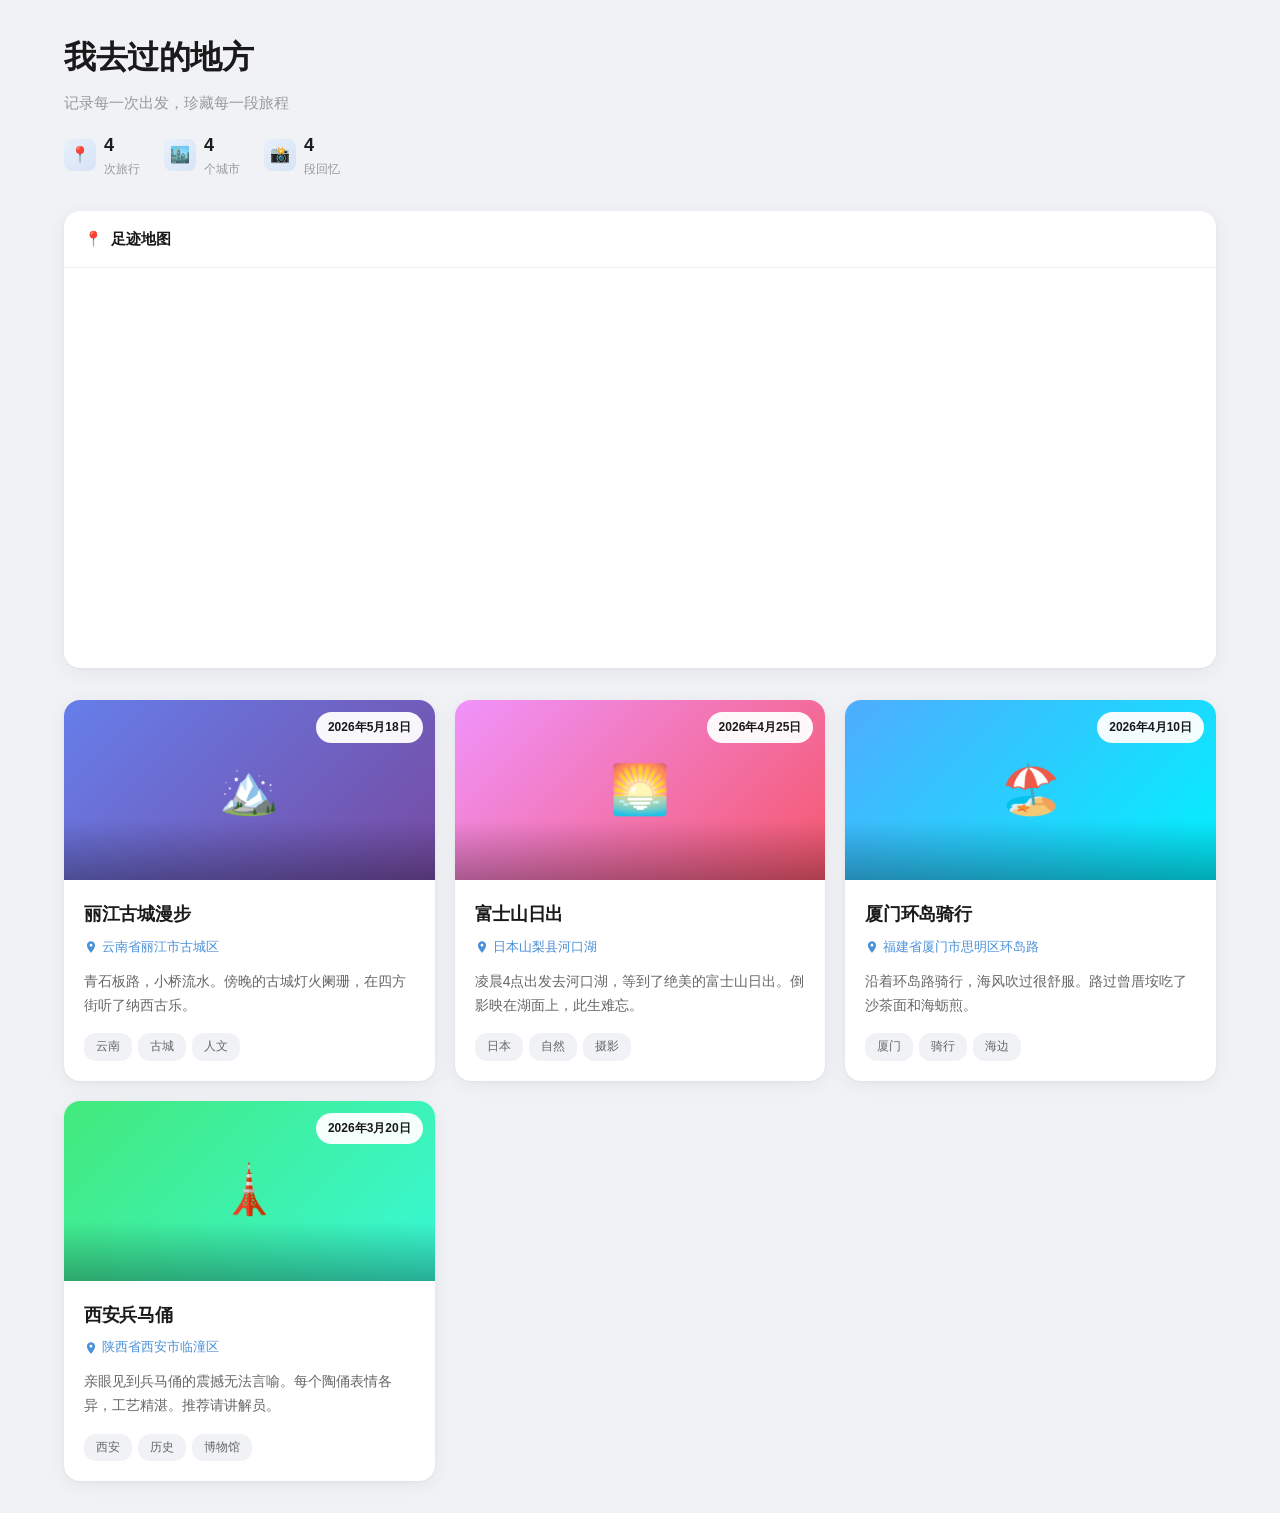
==== index.html @ 6b1904df "refactor: 改版为旅行足迹展示页 - 移除表单式行程规划功能 - 新增卡片网格展示去过的地方 - 新增足迹地图（高德地图标记） - 点击卡片可定位到地图位置 - 简化数据模型，只保留 trav" ====
<!DOCTYPE html>
<html lang="zh-CN">
<head>
    <meta charset="UTF-8">
    <meta name="viewport" content="width=device-width, initial-scale=1.0">
    <meta http-equiv="Cache-Control" content="no-cache, no-store, must-revalidate">
    <meta http-equiv="Pragma" content="no-cache">
    <meta http-equiv="Expires" content="0">
    <title>我去过的地方</title>
    <script src="https://webapi.amap.com/maps?v=2.0&key=f66cdc07203c3075a2a2ae1ea67eea8e"></script>
    <style>
        :root {
            --primary-blue: #4A90D9;
            --primary-dark: #357ABD;
            --bg: #f0f2f5;
            --card-bg: #ffffff;
            --text: #1a1a1a;
            --text-secondary: #666;
            --text-muted: #999;
            --border: #e5e7eb;
            --border-light: #f0f0f0;
            --radius: 16px;
            --shadow: 0 1px 3px rgba(0,0,0,0.04), 0 4px 20px rgba(0,0,0,0.06);
            --font: -apple-system, BlinkMacSystemFont, 'PingFang SC', 'Noto Sans SC', 'Microsoft YaHei', sans-serif;
            --ease: cubic-bezier(0.4, 0, 0.2, 1);
        }

        * { margin: 0; padding: 0; box-sizing: border-box; }

        body {
            font-family: var(--font);
            background: var(--bg);
            color: var(--text);
            line-height: 1.6;
            -webkit-font-smoothing: antialiased;
            min-height: 100vh;
        }

        .container {
            max-width: 1200px;
            margin: 0 auto;
            padding: 32px 24px;
        }

        /* Header */
        .page-header {
            margin-bottom: 32px;
        }

        .page-header h1 {
            font-size: 32px;
            font-weight: 700;
            letter-spacing: -0.5px;
            color: var(--text);
            margin-bottom: 8px;
        }

        .page-header p {
            font-size: 15px;
            color: var(--text-muted);
        }

        .stats {
            display: flex;
            gap: 24px;
            margin-top: 16px;
        }

        .stat-item {
            display: flex;
            align-items: center;
            gap: 8px;
        }

        .stat-icon {
            width: 32px;
            height: 32px;
            border-radius: 8px;
            background: linear-gradient(135deg, #e8f0fb 0%, #d6e4f5 100%);
            display: flex;
            align-items: center;
            justify-content: center;
            font-size: 16px;
        }

        .stat-value {
            font-size: 18px;
            font-weight: 600;
            color: var(--text);
        }

        .stat-label {
            font-size: 12px;
            color: var(--text-muted);
        }

        /* Map */
        .map-section {
            background: var(--card-bg);
            border-radius: var(--radius);
            box-shadow: var(--shadow);
            overflow: hidden;
            margin-bottom: 32px;
        }

        .map-header {
            padding: 16px 20px;
            border-bottom: 1px solid var(--border-light);
            display: flex;
            align-items: center;
            gap: 8px;
        }

        .map-header span {
            font-size: 15px;
            font-weight: 600;
        }

        #map {
            width: 100%;
            height: 400px;
        }

        /* Cards Grid */
        .cards-grid {
            display: grid;
            grid-template-columns: repeat(auto-fill, minmax(320px, 1fr));
            gap: 20px;
        }

        .travel-card {
            background: var(--card-bg);
            border-radius: var(--radius);
            box-shadow: var(--shadow);
            overflow: hidden;
            transition: transform 0.3s var(--ease), box-shadow 0.3s var(--ease);
            cursor: pointer;
        }

        .travel-card:hover {
            transform: translateY(-4px);
            box-shadow: 0 8px 32px rgba(0,0,0,0.12);
        }

        .card-image {
            width: 100%;
            height: 180px;
            background: linear-gradient(135deg, #667eea 0%, #764ba2 100%);
            display: flex;
            align-items: center;
            justify-content: center;
            font-size: 48px;
            position: relative;
        }

        .card-image::after {
            content: '';
            position: absolute;
            bottom: 0;
            left: 0;
            right: 0;
            height: 60px;
            background: linear-gradient(to top, rgba(0,0,0,0.3), transparent);
        }

        .card-date-badge {
            position: absolute;
            top: 12px;
            right: 12px;
            background: rgba(255,255,255,0.95);
            padding: 6px 12px;
            border-radius: 20px;
            font-size: 12px;
            font-weight: 600;
            color: var(--text);
            backdrop-filter: blur(8px);
        }

        .card-body {
            padding: 20px;
        }

        .card-title {
            font-size: 18px;
            font-weight: 600;
            margin-bottom: 8px;
            color: var(--text);
            letter-spacing: -0.3px;
        }

        .card-location {
            display: flex;
            align-items: center;
            gap: 4px;
            font-size: 13px;
            color: var(--primary-blue);
            margin-bottom: 12px;
            font-weight: 500;
        }

        .card-location svg {
            width: 14px;
            height: 14px;
            fill: currentColor;
        }

        .card-content {
            font-size: 14px;
            color: var(--text-secondary);
            line-height: 1.7;
            margin-bottom: 16px;
        }

        .card-tags {
            display: flex;
            gap: 6px;
            flex-wrap: wrap;
        }

        .tag {
            padding: 4px 12px;
            background: var(--bg);
            border-radius: 12px;
            font-size: 12px;
            color: var(--text-secondary);
            font-weight: 500;
        }

        /* Empty state */
        .empty-state {
            text-align: center;
            padding: 60px 20px;
            color: var(--text-muted);
        }

        .empty-state svg {
            width: 64px;
            height: 64px;
            stroke: var(--border);
            margin-bottom: 16px;
        }

        .empty-state p {
            font-size: 15px;
        }

        /* Responsive */
        @media (max-width: 768px) {
            .container { padding: 20px 16px; }
            .page-header h1 { font-size: 24px; }
            .stats { gap: 16px; }
            #map { height: 280px; }
            .cards-grid { grid-template-columns: 1fr; }
        }
    </style>
</head>
<body>
    <div class="container">
        <header class="page-header">
            <h1>我去过的地方</h1>
            <p>记录每一次出发，珍藏每一段旅程</p>
            <div class="stats" id="stats"></div>
        </header>

        <section class="map-section">
            <div class="map-header">
                <span>📍</span>
                <span>足迹地图</span>
            </div>
            <div id="map"></div>
        </section>

        <section class="cards-grid" id="cardsGrid"></section>
    </div>

    <script>
    (function() {
        var travels = [];
        var map = null;

        // Gradient backgrounds for cards
        var gradients = [
            'linear-gradient(135deg, #667eea 0%, #764ba2 100%)',
            'linear-gradient(135deg, #f093fb 0%, #f5576c 100%)',
            'linear-gradient(135deg, #4facfe 0%, #00f2fe 100%)',
            'linear-gradient(135deg, #43e97b 0%, #38f9d7 100%)',
            'linear-gradient(135deg, #fa709a 0%, #fee140 100%)',
            'linear-gradient(135deg, #30cfd0 0%, #330867 100%)',
            'linear-gradient(135deg, #a8edea 0%, #fed6e3 100%)',
            'linear-gradient(135deg, #ff9a9e 0%, #fecfef 100%)'
        ];

        var emojis = ['🏔️', '🌅', '🏖️', '🗼', '🌸', '🏰', '🎭', '🌊'];

        function loadData() {
            fetch('data/travel.json')
                .then(function(r) { return r.ok ? r.json() : []; })
                .then(function(data) {
                    travels = data;
                    render();
                })
                .catch(function() {
                    document.getElementById('cardsGrid').innerHTML =
                        '<div class="empty-state"><svg viewBox="0 0 24 24" fill="none" stroke-width="1.5" stroke-linecap="round" stroke-linejoin="round"><path d="M21 10c0 7-9 13-9 13s-9-6-9-13a9 9 0 0118 0z"/><circle cx="12" cy="10" r="3"/></svg><p>暂无旅行记录</p></div>';
                });
        }

        function formatDate(dateStr) {
            var d = new Date(dateStr);
            var months = ['1月','2月','3月','4月','5月','6月','7月','8月','9月','10月','11月','12月'];
            return d.getFullYear() + '年' + months[d.getMonth()] + d.getDate() + '日';
        }

        function render() {
            // Stats
            var cities = new Set();
            travels.forEach(function(t) {
                if (t.location) {
                    var parts = t.location.split(/[省市县区]/);
                    if (parts[0]) cities.add(parts[0]);
                }
            });

            document.getElementById('stats').innerHTML =
                '<div class="stat-item"><div class="stat-icon">📍</div><div><div class="stat-value">' + travels.length + '</div><div class="stat-label">次旅行</div></div></div>' +
                '<div class="stat-item"><div class="stat-icon">🏙️</div><div><div class="stat-value">' + cities.size + '</div><div class="stat-label">个城市</div></div></div>' +
                '<div class="stat-item"><div class="stat-icon">📸</div><div><div class="stat-value">' + travels.length + '</div><div class="stat-label">段回忆</div></div></div>';

            // Cards
            var grid = document.getElementById('cardsGrid');
            if (travels.length === 0) {
                grid.innerHTML = '<div class="empty-state"><svg viewBox="0 0 24 24" fill="none" stroke-width="1.5" stroke-linecap="round" stroke-linejoin="round"><path d="M21 10c0 7-9 13-9 13s-9-6-9-13a9 9 0 0118 0z"/><circle cx="12" cy="10" r="3"/></svg><p>暂无旅行记录</p></div>';
                return;
            }

            grid.innerHTML = travels.map(function(item, i) {
                var gradient = gradients[i % gradients.length];
                var emoji = emojis[i % emojis.length];
                var tags = item.tags ? item.tags.map(function(t) { return '<span class="tag">' + t + '</span>'; }).join('') : '';

                return '<div class="travel-card" data-lat="' + (item.lat || '') + '" data-lng="' + (item.lng || '') + '">' +
                    '<div class="card-image" style="background:' + gradient + '">' +
                        '<span>' + emoji + '</span>' +
                        '<div class="card-date-badge">' + formatDate(item.date) + '</div>' +
                    '</div>' +
                    '<div class="card-body">' +
                        '<h3 class="card-title">' + item.title + '</h3>' +
                        (item.location ? '<div class="card-location"><svg viewBox="0 0 24 24"><path d="M12 2C8.13 2 5 5.13 5 9c0 5.25 7 13 7 13s7-7.75 7-13c0-3.87-3.13-7-7-7zm0 9.5c-1.38 0-2.5-1.12-2.5-2.5s1.12-2.5 2.5-2.5 2.5 1.12 2.5 2.5-1.12 2.5-2.5 2.5z"/></svg>' + item.location + '</div>' : '') +
                        (item.content ? '<p class="card-content">' + item.content + '</p>' : '') +
                        (tags ? '<div class="card-tags">' + tags + '</div>' : '') +
                    '</div>' +
                '</div>';
            }).join('');

            // Card click → fly to location on map
            document.querySelectorAll('.travel-card').forEach(function(card) {
                card.addEventListener('click', function() {
                    var lat = parseFloat(card.dataset.lat);
                    var lng = parseFloat(card.dataset.lng);
                    if (lat && lng && map) {
                        map.setZoomAndCenter(12, [lng, lat]);
                        document.querySelector('.map-section').scrollIntoView({ behavior: 'smooth', block: 'center' });
                    }
                });
            });

            renderMap();
        }

        function renderMap() {
            var points = travels.filter(function(t) { return t.lat && t.lng; });

            setTimeout(function() {
                if (!map) {
                    map = new AMap.Map('map', {
                        zoom: 4,
                        center: [104.19, 35.86],
                        mapStyle: 'amap://styles/macaron',
                        resizeEnable: true
                    });
                }
                map.clearMap();

                if (points.length > 0) {
                    var markers = [];
                    points.forEach(function(item, i) {
                        var markerContent = document.createElement('div');
                        markerContent.style.cssText = 'background:#4A90D9;width:32px;height:32px;border-radius:50%;border:3px solid white;box-shadow:0 2px 8px rgba(0,0,0,0.3);display:flex;align-items:center;justify-content:center;color:#fff;font-weight:bold;font-size:14px;cursor:pointer;transition:transform 0.2s;';
                        markerContent.textContent = (i + 1);
                        markerContent.onmouseenter = function() { this.style.transform = 'scale(1.15)'; };
                        markerContent.onmouseleave = function() { this.style.transform = 'scale(1)'; };

                        var marker = new AMap.Marker({
                            position: [item.lng, item.lat],
                            content: markerContent,
                            offset: new AMap.Pixel(-16, -16)
                        });

                        var infoContent = '<div style="padding:10px;max-width:240px">' +
                            '<strong style="font-size:15px">' + item.title + '</strong><br>' +
                            '<small style="color:#4A90D9;font-weight:500">' + formatDate(item.date) + '</small>' +
                            (item.location ? '<p style="margin:6px 0;font-size:13px;color:#666">📍 ' + item.location + '</p>' : '') +
                            (item.content ? '<p style="font-size:13px;color:#999;margin-top:6px">' + item.content + '</p>' : '') +
                            '</div>';

                        var infoWindow = new AMap.InfoWindow({
                            content: infoContent,
                            offset: new AMap.Pixel(0, -16)
                        });

                        marker.on('click', function() {
                            infoWindow.open(map, marker.getPosition());
                        });

                        markers.push(marker);
                    });

                    map.add(markers);
                    map.setFitView(markers, false, [60, 60, 60, 60]);
                }
            }, 200);
        }

        loadData();
    })();
    </script>
</body>
</html>
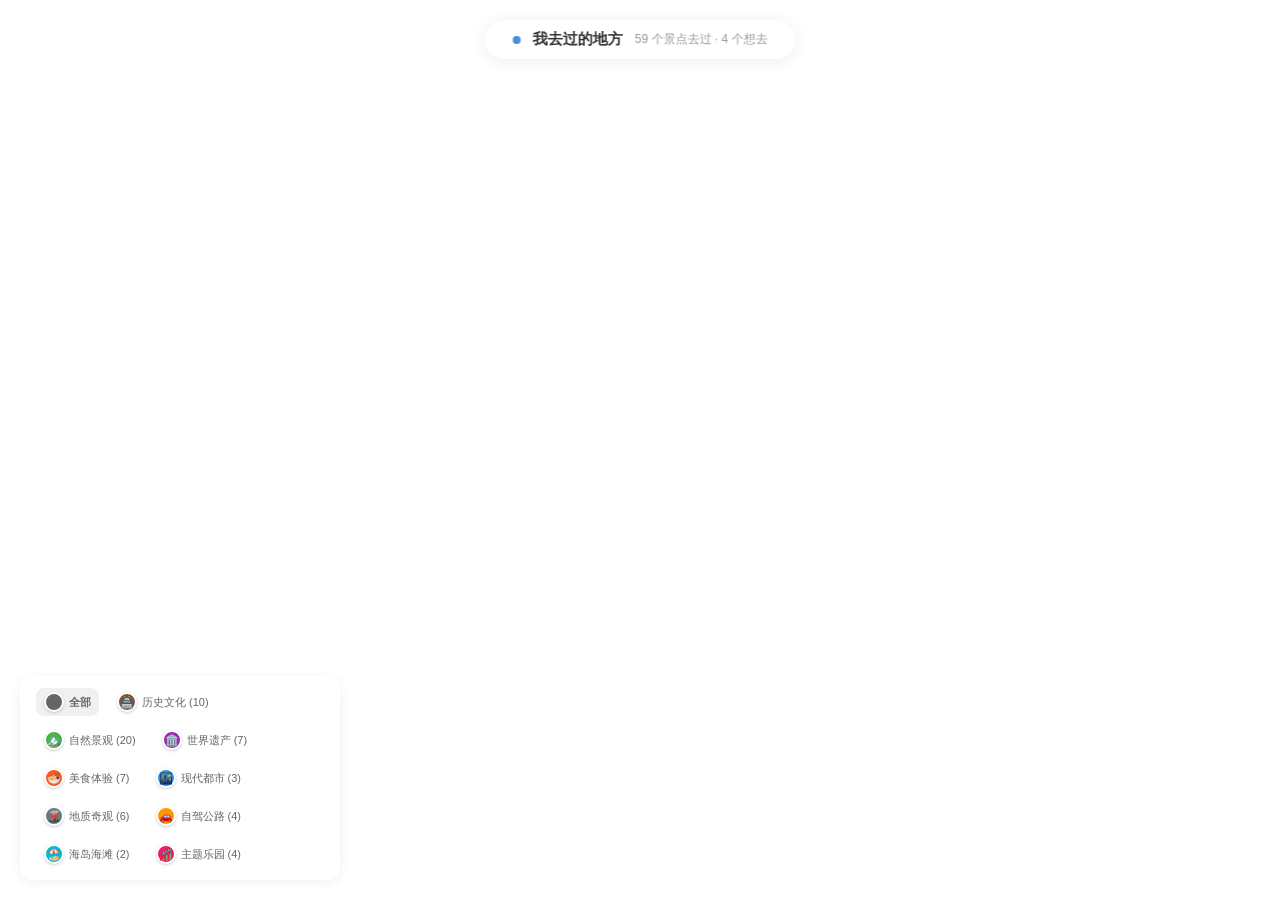
==== commit f50d760f: "refactor: 改版为旅行足迹展示页 - 数据结构改为按城市分组、景点列表格式 - 替换 Leaflet 为高德地图 - 去掉省份区域底色填充逻辑 - 新增分类筛选图例、景点详情弹窗、迷你地图 -" ====
--- a/index.html
+++ b/index.html
@@ -9,419 +9,557 @@
     <title>我去过的地方</title>
     <script src="https://webapi.amap.com/maps?v=2.0&key=f66cdc07203c3075a2a2ae1ea67eea8e"></script>
     <style>
-        :root {
-            --primary-blue: #4A90D9;
-            --primary-dark: #357ABD;
-            --bg: #f0f2f5;
-            --card-bg: #ffffff;
-            --text: #1a1a1a;
-            --text-secondary: #666;
-            --text-muted: #999;
-            --border: #e5e7eb;
-            --border-light: #f0f0f0;
-            --radius: 16px;
-            --shadow: 0 1px 3px rgba(0,0,0,0.04), 0 4px 20px rgba(0,0,0,0.06);
-            --font: -apple-system, BlinkMacSystemFont, 'PingFang SC', 'Noto Sans SC', 'Microsoft YaHei', sans-serif;
-            --ease: cubic-bezier(0.4, 0, 0.2, 1);
-        }
-
         * { margin: 0; padding: 0; box-sizing: border-box; }
 
         body {
-            font-family: var(--font);
-            background: var(--bg);
-            color: var(--text);
-            line-height: 1.6;
-            -webkit-font-smoothing: antialiased;
-            min-height: 100vh;
-        }
-
-        .container {
-            max-width: 1200px;
-            margin: 0 auto;
-            padding: 32px 24px;
-        }
-
-        /* Header */
-        .page-header {
-            margin-bottom: 32px;
-        }
-
-        .page-header h1 {
-            font-size: 32px;
-            font-weight: 700;
-            letter-spacing: -0.5px;
-            color: var(--text);
-            margin-bottom: 8px;
-        }
-
-        .page-header p {
-            font-size: 15px;
-            color: var(--text-muted);
-        }
-
-        .stats {
-            display: flex;
-            gap: 24px;
-            margin-top: 16px;
-        }
-
-        .stat-item {
-            display: flex;
-            align-items: center;
-            gap: 8px;
-        }
-
-        .stat-icon {
-            width: 32px;
-            height: 32px;
-            border-radius: 8px;
-            background: linear-gradient(135deg, #e8f0fb 0%, #d6e4f5 100%);
-            display: flex;
-            align-items: center;
-            justify-content: center;
-            font-size: 16px;
-        }
-
-        .stat-value {
-            font-size: 18px;
-            font-weight: 600;
-            color: var(--text);
-        }
-
-        .stat-label {
-            font-size: 12px;
-            color: var(--text-muted);
-        }
-
-        /* Map */
-        .map-section {
-            background: var(--card-bg);
-            border-radius: var(--radius);
-            box-shadow: var(--shadow);
+            font-family: -apple-system, BlinkMacSystemFont, 'PingFang SC', 'Noto Sans SC', sans-serif;
+            height: 100vh;
             overflow: hidden;
-            margin-bottom: 32px;
-        }
-
-        .map-header {
-            padding: 16px 20px;
-            border-bottom: 1px solid var(--border-light);
-            display: flex;
-            align-items: center;
-            gap: 8px;
-        }
-
-        .map-header span {
+        }
+
+        #map { width: 100%; height: 100%; }
+
+        /* Title */
+        .page-title {
+            position: fixed;
+            top: 20px;
+            left: 50%;
+            transform: translateX(-50%);
+            z-index: 10;
+            background: rgba(255,255,255,0.95);
+            backdrop-filter: blur(12px);
+            -webkit-backdrop-filter: blur(12px);
+            padding: 10px 28px;
+            border-radius: 24px;
+            box-shadow: 0 2px 16px rgba(0,0,0,0.08);
             font-size: 15px;
             font-weight: 600;
-        }
-
-        #map {
-            width: 100%;
-            height: 400px;
-        }
-
-        /* Cards Grid */
-        .cards-grid {
-            display: grid;
-            grid-template-columns: repeat(auto-fill, minmax(320px, 1fr));
-            gap: 20px;
-        }
-
-        .travel-card {
-            background: var(--card-bg);
-            border-radius: var(--radius);
-            box-shadow: var(--shadow);
+            color: #333;
+            display: flex;
+            align-items: center;
+            gap: 12px;
+        }
+
+        .page-title .dot {
+            width: 8px; height: 8px;
+            border-radius: 50%;
+            background: #4A90D9;
+        }
+
+        .page-title .stats {
+            font-size: 12px;
+            font-weight: 400;
+            color: #999;
+        }
+
+        /* Category Legend */
+        .legend {
+            position: fixed;
+            bottom: 20px;
+            left: 20px;
+            z-index: 10;
+            background: rgba(255,255,255,0.95);
+            backdrop-filter: blur(12px);
+            padding: 12px 16px;
+            border-radius: 12px;
+            box-shadow: 0 2px 12px rgba(0,0,0,0.06);
+            display: flex;
+            flex-wrap: wrap;
+            gap: 10px;
+            max-width: 320px;
+            font-size: 11px;
+            color: #666;
+        }
+
+        .legend-item {
+            display: flex;
+            align-items: center;
+            gap: 5px;
+            cursor: pointer;
+            padding: 4px 8px;
+            border-radius: 8px;
+            transition: all 0.2s;
+            user-select: none;
+        }
+
+        .legend-item:hover {
+            background: rgba(0,0,0,0.04);
+        }
+
+        .legend-item.active {
+            background: rgba(0,0,0,0.06);
+            font-weight: 600;
+        }
+
+        .legend-item.dimmed {
+            opacity: 0.35;
+        }
+
+        .legend-icon {
+            width: 20px; height: 20px;
+            border-radius: 50%;
+            border: 2px solid #fff;
+            box-shadow: 0 1px 3px rgba(0,0,0,0.2);
+            display: flex;
+            align-items: center;
+            justify-content: center;
+            font-size: 11px;
+        }
+
+        /* Popup */
+        .popup-overlay {
+            position: fixed;
+            inset: 0;
+            background: rgba(0,0,0,0.3);
+            z-index: 1000;
+            display: none;
+            align-items: center;
+            justify-content: center;
+            backdrop-filter: blur(4px);
+            -webkit-backdrop-filter: blur(4px);
+            opacity: 0;
+            transition: opacity 0.3s ease;
+        }
+
+        .popup-overlay.show { display: flex; opacity: 1; }
+
+        .popup-card {
+            background: #fff;
+            border-radius: 16px;
+            width: 400px;
+            max-width: 90vw;
+            max-height: 80vh;
+            overflow-y: auto;
+            box-shadow: 0 20px 60px rgba(0,0,0,0.15);
+            transform: translateY(20px) scale(0.95);
+            transition: transform 0.35s cubic-bezier(0.34, 1.56, 0.64, 1);
+        }
+
+        .popup-overlay.show .popup-card { transform: translateY(0) scale(1); }
+
+        .popup-header {
+            display: flex;
+            align-items: center;
+            gap: 14px;
+            padding: 20px 20px 14px;
+            border-bottom: 1px solid #f0f0f0;
+        }
+
+        .popup-emoji {
+            width: 52px; height: 52px;
+            border-radius: 14px;
+            background: linear-gradient(135deg, #eef2ff, #e0eafc);
+            display: flex;
+            align-items: center;
+            justify-content: center;
+            font-size: 26px;
+            flex-shrink: 0;
+        }
+
+        .popup-emoji.wanted {
+            background: linear-gradient(135deg, #fff3e0, #ffe0b2);
+        }
+
+        .popup-info { flex: 1; min-width: 0; }
+
+        .popup-title {
+            font-size: 18px;
+            font-weight: 700;
+            color: #1a1a1a;
+            margin-bottom: 4px;
+        }
+
+        .popup-category {
+            display: inline-block;
+            padding: 3px 10px;
+            border-radius: 12px;
+            font-size: 11px;
+            font-weight: 600;
+            margin-bottom: 4px;
+        }
+
+        .popup-status {
+            font-size: 12px;
+            font-weight: 500;
+        }
+
+        .popup-status.visited { color: #4A90D9; }
+        .popup-status.wanted { color: #f5a623; }
+
+        .popup-close {
+            width: 32px; height: 32px;
+            border-radius: 50%;
+            border: none;
+            background: #f5f5f5;
+            cursor: pointer;
+            display: flex;
+            align-items: center;
+            justify-content: center;
+            font-size: 14px;
+            color: #999;
+            flex-shrink: 0;
+            transition: all 0.2s;
+        }
+
+        .popup-close:hover { background: #e8e8e8; color: #666; }
+
+        /* Spot content */
+        .popup-content {
+            padding: 16px 20px;
+        }
+
+        .popup-text {
+            font-size: 13px;
+            color: #666;
+            line-height: 1.65;
+            margin-bottom: 12px;
+        }
+
+        .popup-loc {
+            display: flex;
+            align-items: center;
+            gap: 4px;
+            font-size: 12px;
+            color: #4A90D9;
+            font-weight: 500;
+            margin-bottom: 10px;
+        }
+
+        .popup-loc svg {
+            width: 12px; height: 12px;
+            fill: #4A90D9;
+            flex-shrink: 0;
+        }
+
+        .popup-tags {
+            display: flex;
+            gap: 5px;
+            flex-wrap: wrap;
+            margin-bottom: 12px;
+        }
+
+        .popup-tag {
+            padding: 3px 10px;
+            background: #f5f6f8;
+            border-radius: 8px;
+            font-size: 11px;
+            color: #888;
+            font-weight: 500;
+        }
+
+        .popup-minimap {
+            height: 120px;
+            border-radius: 10px;
             overflow: hidden;
-            transition: transform 0.3s var(--ease), box-shadow 0.3s var(--ease);
-            cursor: pointer;
-        }
-
-        .travel-card:hover {
-            transform: translateY(-4px);
-            box-shadow: 0 8px 32px rgba(0,0,0,0.12);
-        }
-
-        .card-image {
-            width: 100%;
-            height: 180px;
-            background: linear-gradient(135deg, #667eea 0%, #764ba2 100%);
-            display: flex;
-            align-items: center;
-            justify-content: center;
-            font-size: 48px;
-            position: relative;
-        }
-
-        .card-image::after {
-            content: '';
-            position: absolute;
-            bottom: 0;
-            left: 0;
-            right: 0;
-            height: 60px;
-            background: linear-gradient(to top, rgba(0,0,0,0.3), transparent);
-        }
-
-        .card-date-badge {
-            position: absolute;
-            top: 12px;
-            right: 12px;
-            background: rgba(255,255,255,0.95);
-            padding: 6px 12px;
-            border-radius: 20px;
-            font-size: 12px;
-            font-weight: 600;
-            color: var(--text);
-            backdrop-filter: blur(8px);
-        }
-
-        .card-body {
-            padding: 20px;
-        }
-
-        .card-title {
-            font-size: 18px;
-            font-weight: 600;
-            margin-bottom: 8px;
-            color: var(--text);
-            letter-spacing: -0.3px;
-        }
-
-        .card-location {
-            display: flex;
-            align-items: center;
-            gap: 4px;
-            font-size: 13px;
-            color: var(--primary-blue);
-            margin-bottom: 12px;
-            font-weight: 500;
-        }
-
-        .card-location svg {
-            width: 14px;
-            height: 14px;
-            fill: currentColor;
-        }
-
-        .card-content {
-            font-size: 14px;
-            color: var(--text-secondary);
-            line-height: 1.7;
-            margin-bottom: 16px;
-        }
-
-        .card-tags {
-            display: flex;
-            gap: 6px;
-            flex-wrap: wrap;
-        }
-
-        .tag {
-            padding: 4px 12px;
-            background: var(--bg);
-            border-radius: 12px;
-            font-size: 12px;
-            color: var(--text-secondary);
-            font-weight: 500;
-        }
-
-        /* Empty state */
-        .empty-state {
-            text-align: center;
-            padding: 60px 20px;
-            color: var(--text-muted);
-        }
-
-        .empty-state svg {
-            width: 64px;
-            height: 64px;
-            stroke: var(--border);
-            margin-bottom: 16px;
-        }
-
-        .empty-state p {
-            font-size: 15px;
-        }
-
-        /* Responsive */
-        @media (max-width: 768px) {
-            .container { padding: 20px 16px; }
-            .page-header h1 { font-size: 24px; }
-            .stats { gap: 16px; }
-            #map { height: 280px; }
-            .cards-grid { grid-template-columns: 1fr; }
+            background: #e8eef8;
         }
     </style>
 </head>
 <body>
-    <div class="container">
-        <header class="page-header">
-            <h1>我去过的地方</h1>
-            <p>记录每一次出发，珍藏每一段旅程</p>
-            <div class="stats" id="stats"></div>
-        </header>
-
-        <section class="map-section">
-            <div class="map-header">
-                <span>📍</span>
-                <span>足迹地图</span>
+    <div class="page-title">
+        <span class="dot"></span>
+        我去过的地方
+        <span class="stats" id="titleStats"></span>
+    </div>
+
+    <div class="legend" id="legend"></div>
+
+    <div id="map"></div>
+
+    <div class="popup-overlay" id="popupOverlay">
+        <div class="popup-card" id="popupCard">
+            <div class="popup-header">
+                <div class="popup-emoji" id="popupEmoji"></div>
+                <div class="popup-info">
+                    <div class="popup-title" id="popupTitle"></div>
+                    <div class="popup-category" id="popupCategory"></div>
+                    <div class="popup-status" id="popupStatus"></div>
+                </div>
+                <button class="popup-close" id="popupClose">✕</button>
             </div>
-            <div id="map"></div>
-        </section>
-
-        <section class="cards-grid" id="cardsGrid"></section>
+            <div class="popup-content" id="popupContent"></div>
+        </div>
     </div>
 
     <script>
     (function() {
-        var travels = [];
+        var data = [];
         var map = null;
-
-        // Gradient backgrounds for cards
-        var gradients = [
-            'linear-gradient(135deg, #667eea 0%, #764ba2 100%)',
-            'linear-gradient(135deg, #f093fb 0%, #f5576c 100%)',
-            'linear-gradient(135deg, #4facfe 0%, #00f2fe 100%)',
-            'linear-gradient(135deg, #43e97b 0%, #38f9d7 100%)',
-            'linear-gradient(135deg, #fa709a 0%, #fee140 100%)',
-            'linear-gradient(135deg, #30cfd0 0%, #330867 100%)',
-            'linear-gradient(135deg, #a8edea 0%, #fed6e3 100%)',
-            'linear-gradient(135deg, #ff9a9e 0%, #fecfef 100%)'
-        ];
-
-        var emojis = ['🏔️', '🌅', '🏖️', '🗼', '🌸', '🏰', '🎭', '🌊'];
-
-        function loadData() {
+        var miniMap = null;
+        var markers = []; // Store all markers with their category
+        var activeCategory = null; // Currently active filter
+
+        var categoryConfig = {
+            '自然景观': { emoji: '🏔️', color: '#4CAF50', bg: '#E8F5E9' },
+            '世界遗产': { emoji: '🏛️', color: '#9C27B0', bg: '#F3E5F5' },
+            '历史文化': { emoji: '🏯', color: '#795548', bg: '#EFEBE9' },
+            '现代都市': { emoji: '🌃', color: '#2196F3', bg: '#E3F2FD' },
+            '美食体验': { emoji: '🍜', color: '#FF5722', bg: '#FBE9E7' },
+            '海岛海滩': { emoji: '🏖️', color: '#00BCD4', bg: '#E0F7FA' },
+            '主题乐园': { emoji: '🎢', color: '#E91E63', bg: '#FCE4EC' },
+            '自驾公路': { emoji: '🚗', color: '#FF9800', bg: '#FFF3E0' },
+            '地质奇观': { emoji: '🌋', color: '#607D8B', bg: '#ECEFF1' }
+        };
+
+        function load() {
             fetch('data/travel.json')
                 .then(function(r) { return r.ok ? r.json() : []; })
-                .then(function(data) {
-                    travels = data;
-                    render();
-                })
-                .catch(function() {
-                    document.getElementById('cardsGrid').innerHTML =
-                        '<div class="empty-state"><svg viewBox="0 0 24 24" fill="none" stroke-width="1.5" stroke-linecap="round" stroke-linejoin="round"><path d="M21 10c0 7-9 13-9 13s-9-6-9-13a9 9 0 0118 0z"/><circle cx="12" cy="10" r="3"/></svg><p>暂无旅行记录</p></div>';
+                .then(function(d) { data = d; init(); })
+                .catch(function() {});
+        }
+
+        function init() {
+            // Flatten all spots
+            var allSpots = [];
+            data.forEach(function(entry) {
+                entry.spots.forEach(function(spot) {
+                    allSpots.push({
+                        city: entry.city,
+                        visited: entry.visited,
+                        spot: spot
+                    });
                 });
-        }
-
-        function formatDate(dateStr) {
-            var d = new Date(dateStr);
-            var months = ['1月','2月','3月','4月','5月','6月','7月','8月','9月','10月','11月','12月'];
-            return d.getFullYear() + '年' + months[d.getMonth()] + d.getDate() + '日';
-        }
-
-        function render() {
-            // Stats
-            var cities = new Set();
-            travels.forEach(function(t) {
-                if (t.location) {
-                    var parts = t.location.split(/[省市县区]/);
-                    if (parts[0]) cities.add(parts[0]);
+            });
+
+            var visited = allSpots.filter(function(s) { return s.visited; });
+            var wanted = allSpots.filter(function(s) { return !s.visited; });
+
+            document.getElementById('titleStats').textContent =
+                visited.length + ' 个景点去过 · ' + wanted.length + ' 个想去';
+
+            // Build legend with "全部" option
+            var categories = {};
+            allSpots.forEach(function(s) {
+                var cat = s.spot.category || '自然景观';
+                categories[cat] = (categories[cat] || 0) + 1;
+            });
+
+            var legendHtml = '<div class="legend-item active" data-category="全部">' +
+                '<div class="legend-icon" style="background:#666">✓</div>' +
+                '<span>全部</span>' +
+                '</div>';
+
+            legendHtml += Object.keys(categories).map(function(cat) {
+                var cfg = categoryConfig[cat] || categoryConfig['自然景观'];
+                return '<div class="legend-item" data-category="' + cat + '">' +
+                    '<div class="legend-icon" style="background:' + cfg.color + '">' + cfg.emoji + '</div>' +
+                    '<span>' + cat + ' (' + categories[cat] + ')</span>' +
+                    '</div>';
+            }).join('');
+
+            document.getElementById('legend').innerHTML = legendHtml;
+
+            // Add click handler to legend items
+            document.getElementById('legend').addEventListener('click', function(e) {
+                var item = e.target.closest('.legend-item');
+                if (!item) return;
+
+                var category = item.getAttribute('data-category');
+
+                // If clicking the same category, deselect (show all)
+                if (category === activeCategory) {
+                    activeCategory = null;
+                } else if (category === '全部') {
+                    activeCategory = null;
+                } else {
+                    activeCategory = category;
                 }
-            });
-
-            document.getElementById('stats').innerHTML =
-                '<div class="stat-item"><div class="stat-icon">📍</div><div><div class="stat-value">' + travels.length + '</div><div class="stat-label">次旅行</div></div></div>' +
-                '<div class="stat-item"><div class="stat-icon">🏙️</div><div><div class="stat-value">' + cities.size + '</div><div class="stat-label">个城市</div></div></div>' +
-                '<div class="stat-item"><div class="stat-icon">📸</div><div><div class="stat-value">' + travels.length + '</div><div class="stat-label">段回忆</div></div></div>';
-
-            // Cards
-            var grid = document.getElementById('cardsGrid');
-            if (travels.length === 0) {
-                grid.innerHTML = '<div class="empty-state"><svg viewBox="0 0 24 24" fill="none" stroke-width="1.5" stroke-linecap="round" stroke-linejoin="round"><path d="M21 10c0 7-9 13-9 13s-9-6-9-13a9 9 0 0118 0z"/><circle cx="12" cy="10" r="3"/></svg><p>暂无旅行记录</p></div>';
-                return;
-            }
-
-            grid.innerHTML = travels.map(function(item, i) {
-                var gradient = gradients[i % gradients.length];
-                var emoji = emojis[i % emojis.length];
-                var tags = item.tags ? item.tags.map(function(t) { return '<span class="tag">' + t + '</span>'; }).join('') : '';
-
-                return '<div class="travel-card" data-lat="' + (item.lat || '') + '" data-lng="' + (item.lng || '') + '">' +
-                    '<div class="card-image" style="background:' + gradient + '">' +
-                        '<span>' + emoji + '</span>' +
-                        '<div class="card-date-badge">' + formatDate(item.date) + '</div>' +
-                    '</div>' +
-                    '<div class="card-body">' +
-                        '<h3 class="card-title">' + item.title + '</h3>' +
-                        (item.location ? '<div class="card-location"><svg viewBox="0 0 24 24"><path d="M12 2C8.13 2 5 5.13 5 9c0 5.25 7 13 7 13s7-7.75 7-13c0-3.87-3.13-7-7-7zm0 9.5c-1.38 0-2.5-1.12-2.5-2.5s1.12-2.5 2.5-2.5 2.5 1.12 2.5 2.5-1.12 2.5-2.5 2.5z"/></svg>' + item.location + '</div>' : '') +
-                        (item.content ? '<p class="card-content">' + item.content + '</p>' : '') +
-                        (tags ? '<div class="card-tags">' + tags + '</div>' : '') +
-                    '</div>' +
-                '</div>';
-            }).join('');
-
-            // Card click → fly to location on map
-            document.querySelectorAll('.travel-card').forEach(function(card) {
-                card.addEventListener('click', function() {
-                    var lat = parseFloat(card.dataset.lat);
-                    var lng = parseFloat(card.dataset.lng);
-                    if (lat && lng && map) {
-                        map.setZoomAndCenter(12, [lng, lat]);
-                        document.querySelector('.map-section').scrollIntoView({ behavior: 'smooth', block: 'center' });
+
+                // Update legend UI
+                document.querySelectorAll('.legend-item').forEach(function(el) {
+                    var cat = el.getAttribute('data-category');
+                    el.classList.remove('active', 'dimmed');
+
+                    if (activeCategory === null) {
+                        // Show all - only "全部" is active
+                        if (cat === '全部') el.classList.add('active');
+                    } else {
+                        // Filter active
+                        if (cat === activeCategory) {
+                            el.classList.add('active');
+                        } else if (cat !== '全部') {
+                            el.classList.add('dimmed');
+                        }
                     }
                 });
-            });
-
-            renderMap();
-        }
-
-        function renderMap() {
-            var points = travels.filter(function(t) { return t.lat && t.lng; });
-
+
+                // Filter markers
+                filterMarkers();
+            });
+
+            // Init map
+            map = new AMap.Map('map', {
+                zoom: 4,
+                center: [104.19, 35.86],
+                mapStyle: 'amap://styles/macaron',
+                resizeEnable: true
+            });
+
+            // Render markers
+            renderMarkers(allSpots);
+        }
+
+        function renderMarkers(allSpots) {
+            // Add markers
+            allSpots.forEach(function(item) {
+                var spot = item.spot;
+                if (!spot.lat || !spot.lng) return;
+
+                var cat = spot.category || '自然景观';
+                var cfg = categoryConfig[cat] || categoryConfig['自然景观'];
+
+                var markerStyle = 'width:36px;height:36px;border-radius:50%;border:3px solid white;' +
+                    'box-shadow:0 3px 10px rgba(0,0,0,0.25);display:flex;align-items:center;justify-content:center;' +
+                    'font-size:18px;cursor:pointer;transition:transform 0.2s,opacity 0.3s;background:' + cfg.color + ';';
+
+                var el = document.createElement('div');
+                el.style.cssText = markerStyle;
+                el.textContent = cfg.emoji;
+
+                el.addEventListener('mouseenter', function() { this.style.transform = 'scale(1.15)'; });
+                el.addEventListener('mouseleave', function() { this.style.transform = 'scale(1)'; });
+
+                var marker = new AMap.Marker({
+                    position: [spot.lng, spot.lat],
+                    content: el,
+                    offset: new AMap.Pixel(-18, -18)
+                });
+
+                marker.on('click', function() {
+                    showPopup(item);
+                });
+
+                // Store marker with its category for filtering
+                markers.push({
+                    marker: marker,
+                    category: cat
+                });
+
+                map.add(marker);
+            });
+
+            var allMarkers = map.getAllOverlays('marker');
+            if (allMarkers.length) {
+                map.setFitView(allMarkers, false, [80, 80, 80, 80]);
+            }
+        }
+
+        function filterMarkers() {
+            markers.forEach(function(item) {
+                if (activeCategory === null || item.category === activeCategory) {
+                    item.marker.show();
+                    item.marker.getContent().style.opacity = '1';
+                } else {
+                    item.marker.hide();
+                }
+            });
+
+            // Re-fit view to visible markers
+            var visibleMarkers = markers
+                .filter(function(item) { return activeCategory === null || item.category === activeCategory; })
+                .map(function(item) { return item.marker; });
+
+            if (visibleMarkers.length > 0) {
+                map.setFitView(visibleMarkers, false, [80, 80, 80, 80]);
+            }
+        }
+
+        function showPopup(item) {
+            if (miniMap) { miniMap.destroy(); miniMap = null; }
+
+            var overlay = document.getElementById('popupOverlay');
+            var spot = item.spot;
+            var cat = spot.category || '自然景观';
+            var cfg = categoryConfig[cat] || categoryConfig['自然景观'];
+            var isVisited = item.visited;
+
+            document.getElementById('popupEmoji').textContent = cfg.emoji;
+            document.getElementById('popupEmoji').className = 'popup-emoji' + (isVisited ? '' : ' wanted');
+            document.getElementById('popupTitle').textContent = spot.title;
+
+            var categoryEl = document.getElementById('popupCategory');
+            categoryEl.textContent = cat;
+            categoryEl.style.background = cfg.bg;
+            categoryEl.style.color = cfg.color;
+
+            var statusEl = document.getElementById('popupStatus');
+            statusEl.textContent = isVisited ? '✓ 已去过' : '☆ 想去';
+            statusEl.className = 'popup-status ' + (isVisited ? 'visited' : 'wanted');
+
+            // Render content
+            var html = '';
+            if (spot.content) {
+                html += '<div class="popup-text">' + spot.content + '</div>';
+            }
+            if (spot.location) {
+                html += '<div class="popup-loc"><svg viewBox="0 0 24 24"><path d="M12 2C8.13 2 5 5.13 5 9c0 5.25 7 13 7 13s7-7.75 7-13c0-3.87-3.13-7-7-7zm0 9.5c-1.38 0-2.5-1.12-2.5-2.5s1.12-2.5 2.5-2.5 2.5 1.12 2.5 2.5-1.12 2.5-2.5 2.5z"/></svg>' + spot.location + '</div>';
+            }
+            if (spot.tags && spot.tags.length) {
+                html += '<div class="popup-tags">' + spot.tags.map(function(t) { return '<span class="popup-tag">' + t + '</span>'; }).join('') + '</div>';
+            }
+            if (spot.lat && spot.lng) {
+                html += '<div class="popup-minimap" id="popup-minimap"></div>';
+            }
+
+            document.getElementById('popupContent').innerHTML = html;
+
+            overlay.style.display = 'flex';
+            requestAnimationFrame(function() {
+                requestAnimationFrame(function() {
+                    overlay.classList.add('show');
+                });
+            });
+
+            // Render mini map
+            if (spot.lat && spot.lng) {
+                setTimeout(function() {
+                    var el = document.getElementById('popup-minimap');
+                    if (!el) return;
+
+                    miniMap = new AMap.Map(el, {
+                        zoom: 13,
+                        center: [spot.lng, spot.lat],
+                        mapStyle: 'amap://styles/macaron',
+                        resizeEnable: true,
+                        dragEnable: false,
+                        zoomEnable: false,
+                        scrollWheel: false,
+                        doubleClickZoom: false
+                    });
+
+                    var dotStyle = 'width:16px;height:16px;border-radius:50%;border:2px solid white;' +
+                        'box-shadow:0 1px 4px rgba(0,0,0,0.3);background:' + cfg.color + ';';
+
+                    var dot = document.createElement('div');
+                    dot.style.cssText = dotStyle;
+
+                    miniMap.add(new AMap.Marker({
+                        position: [spot.lng, spot.lat],
+                        content: dot,
+                        offset: new AMap.Pixel(-8, -8)
+                    }));
+                }, 150);
+            }
+        }
+
+        function closePopup() {
+            var overlay = document.getElementById('popupOverlay');
+            overlay.classList.remove('show');
             setTimeout(function() {
-                if (!map) {
-                    map = new AMap.Map('map', {
-                        zoom: 4,
-                        center: [104.19, 35.86],
-                        mapStyle: 'amap://styles/macaron',
-                        resizeEnable: true
-                    });
-                }
-                map.clearMap();
-
-                if (points.length > 0) {
-                    var markers = [];
-                    points.forEach(function(item, i) {
-                        var markerContent = document.createElement('div');
-                        markerContent.style.cssText = 'background:#4A90D9;width:32px;height:32px;border-radius:50%;border:3px solid white;box-shadow:0 2px 8px rgba(0,0,0,0.3);display:flex;align-items:center;justify-content:center;color:#fff;font-weight:bold;font-size:14px;cursor:pointer;transition:transform 0.2s;';
-                        markerContent.textContent = (i + 1);
-                        markerContent.onmouseenter = function() { this.style.transform = 'scale(1.15)'; };
-                        markerContent.onmouseleave = function() { this.style.transform = 'scale(1)'; };
-
-                        var marker = new AMap.Marker({
-                            position: [item.lng, item.lat],
-                            content: markerContent,
-                            offset: new AMap.Pixel(-16, -16)
-                        });
-
-                        var infoContent = '<div style="padding:10px;max-width:240px">' +
-                            '<strong style="font-size:15px">' + item.title + '</strong><br>' +
-                            '<small style="color:#4A90D9;font-weight:500">' + formatDate(item.date) + '</small>' +
-                            (item.location ? '<p style="margin:6px 0;font-size:13px;color:#666">📍 ' + item.location + '</p>' : '') +
-                            (item.content ? '<p style="font-size:13px;color:#999;margin-top:6px">' + item.content + '</p>' : '') +
-                            '</div>';
-
-                        var infoWindow = new AMap.InfoWindow({
-                            content: infoContent,
-                            offset: new AMap.Pixel(0, -16)
-                        });
-
-                        marker.on('click', function() {
-                            infoWindow.open(map, marker.getPosition());
-                        });
-
-                        markers.push(marker);
-                    });
-
-                    map.add(markers);
-                    map.setFitView(markers, false, [60, 60, 60, 60]);
-                }
-            }, 200);
-        }
-
-        loadData();
+                overlay.style.display = 'none';
+                if (miniMap) { miniMap.destroy(); miniMap = null; }
+            }, 300);
+        }
+
+        document.getElementById('popupClose').addEventListener('click', closePopup);
+        document.getElementById('popupOverlay').addEventListener('click', function(e) {
+            if (e.target === this) closePopup();
+        });
+        document.addEventListener('keydown', function(e) {
+            if (e.key === 'Escape') closePopup();
+        });
+
+        load();
     })();
     </script>
 </body>
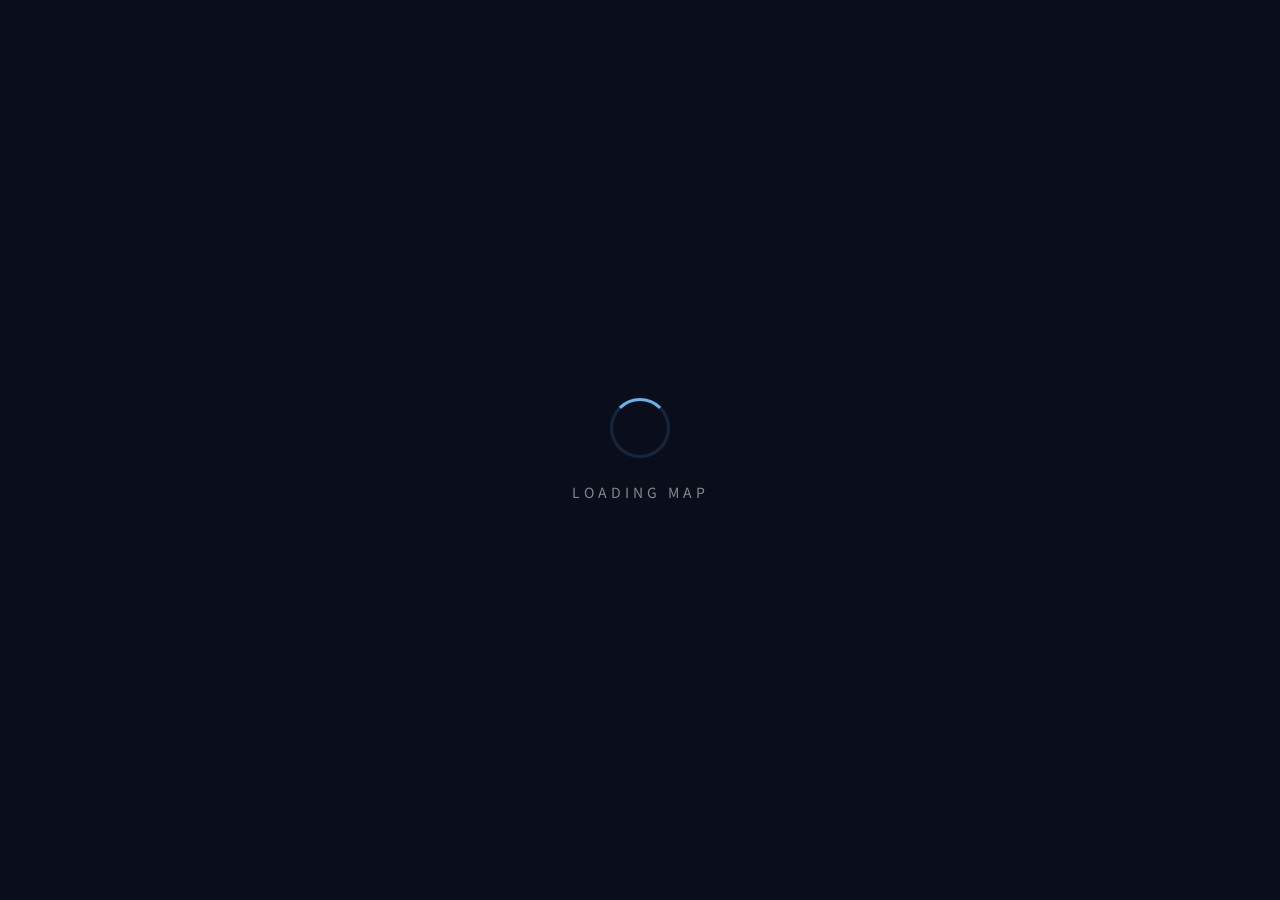
==== commit 5a83632f: "feat: 新增世界遗产收集册页面与 AC 风格封面 - 新增 heritage.html: 世界遗产 SPA(地图/筛选/列表/徽章)，含详情 popup - 新增 data/heritage_gl" ====
--- a/index.html
+++ b/index.html
@@ -9,155 +9,255 @@
     <title>我去过的地方</title>
     <script src="https://webapi.amap.com/maps?v=2.0&key=f66cdc07203c3075a2a2ae1ea67eea8e"></script>
     <style>
+        @import url('https://fonts.googleapis.com/css2?family=Noto+Sans+SC:wght@400;500;600;700;900&display=swap');
+
         * { margin: 0; padding: 0; box-sizing: border-box; }
 
         body {
-            font-family: -apple-system, BlinkMacSystemFont, 'PingFang SC', 'Noto Sans SC', sans-serif;
+            font-family: 'Noto Sans SC', -apple-system, BlinkMacSystemFont, 'PingFang SC', sans-serif;
             height: 100vh;
             overflow: hidden;
+            background: #0a0e1a;
         }
 
         #map { width: 100%; height: 100%; }
 
-        /* Title */
+        /* ===== Loading Screen ===== */
+        .loading-screen {
+            position: fixed;
+            inset: 0;
+            z-index: 9999;
+            background: #0a0e1a;
+            display: flex;
+            flex-direction: column;
+            align-items: center;
+            justify-content: center;
+            transition: opacity 0.8s ease, visibility 0.8s ease;
+        }
+        .loading-screen.hidden {
+            opacity: 0;
+            visibility: hidden;
+            pointer-events: none;
+        }
+        .loading-globe {
+            width: 60px; height: 60px;
+            border: 3px solid rgba(99, 179, 237, 0.15);
+            border-top-color: #63b3ed;
+            border-radius: 50%;
+            animation: spin 1s linear infinite;
+            margin-bottom: 24px;
+        }
+        @keyframes spin { to { transform: rotate(360deg); } }
+        .loading-text {
+            font-size: 14px;
+            color: rgba(255,255,255,0.5);
+            letter-spacing: 4px;
+            text-transform: uppercase;
+        }
+
+        /* ===== Title Bar ===== */
         .page-title {
             position: fixed;
             top: 20px;
             left: 50%;
             transform: translateX(-50%);
             z-index: 10;
-            background: rgba(255,255,255,0.95);
-            backdrop-filter: blur(12px);
-            -webkit-backdrop-filter: blur(12px);
-            padding: 10px 28px;
-            border-radius: 24px;
-            box-shadow: 0 2px 16px rgba(0,0,0,0.08);
-            font-size: 15px;
-            font-weight: 600;
-            color: #333;
+            background: rgba(15, 20, 40, 0.75);
+            backdrop-filter: blur(20px) saturate(1.6);
+            -webkit-backdrop-filter: blur(20px) saturate(1.6);
+            padding: 12px 32px;
+            border-radius: 50px;
+            border: 1px solid rgba(255,255,255,0.08);
+            box-shadow:
+                0 4px 30px rgba(0,0,0,0.3),
+                0 0 40px rgba(99, 179, 237, 0.06),
+                inset 0 1px 0 rgba(255,255,255,0.05);
             display: flex;
             align-items: center;
-            gap: 12px;
-        }
-
-        .page-title .dot {
-            width: 8px; height: 8px;
+            gap: 14px;
+            opacity: 0;
+            animation: slideDown 0.8s cubic-bezier(0.16, 1, 0.3, 1) 0.5s forwards;
+        }
+        @keyframes slideDown {
+            from { opacity: 0; transform: translateX(-50%) translateY(-20px); }
+            to { opacity: 1; transform: translateX(-50%) translateY(0); }
+        }
+
+        .title-dot {
+            width: 10px; height: 10px;
             border-radius: 50%;
-            background: #4A90D9;
-        }
-
-        .page-title .stats {
+            background: #63b3ed;
+            box-shadow: 0 0 12px rgba(99, 179, 237, 0.6);
+            animation: pulse-dot 2s ease-in-out infinite;
+        }
+        @keyframes pulse-dot {
+            0%, 100% { box-shadow: 0 0 12px rgba(99, 179, 237, 0.6); }
+            50% { box-shadow: 0 0 20px rgba(99, 179, 237, 0.9), 0 0 40px rgba(99, 179, 237, 0.3); }
+        }
+
+        .title-text {
+            font-size: 16px;
+            font-weight: 700;
+            background: linear-gradient(135deg, #e2e8f0, #fff, #90cdf4);
+            -webkit-background-clip: text;
+            -webkit-text-fill-color: transparent;
+            background-clip: text;
+        }
+
+        .title-divider {
+            width: 1px;
+            height: 16px;
+            background: rgba(255,255,255,0.12);
+        }
+
+        .title-stats {
             font-size: 12px;
             font-weight: 400;
-            color: #999;
-        }
-
-        /* Category Legend */
+            color: rgba(255,255,255,0.45);
+            letter-spacing: 0.5px;
+        }
+
+        /* ===== Category Legend ===== */
         .legend {
             position: fixed;
-            bottom: 20px;
-            left: 20px;
+            bottom: 24px;
+            left: 24px;
             z-index: 10;
-            background: rgba(255,255,255,0.95);
-            backdrop-filter: blur(12px);
-            padding: 12px 16px;
-            border-radius: 12px;
-            box-shadow: 0 2px 12px rgba(0,0,0,0.06);
+            background: rgba(15, 20, 40, 0.7);
+            backdrop-filter: blur(20px) saturate(1.6);
+            -webkit-backdrop-filter: blur(20px) saturate(1.6);
+            padding: 14px 16px;
+            border-radius: 16px;
+            border: 1px solid rgba(255,255,255,0.06);
+            box-shadow:
+                0 4px 30px rgba(0,0,0,0.3),
+                inset 0 1px 0 rgba(255,255,255,0.04);
             display: flex;
             flex-wrap: wrap;
-            gap: 10px;
-            max-width: 320px;
+            gap: 6px;
+            max-width: 340px;
             font-size: 11px;
-            color: #666;
+            opacity: 0;
+            animation: slideUp 0.8s cubic-bezier(0.16, 1, 0.3, 1) 0.7s forwards;
+        }
+        @keyframes slideUp {
+            from { opacity: 0; transform: translateY(20px); }
+            to { opacity: 1; transform: translateY(0); }
         }
 
         .legend-item {
             display: flex;
             align-items: center;
-            gap: 5px;
+            gap: 6px;
             cursor: pointer;
-            padding: 4px 8px;
-            border-radius: 8px;
-            transition: all 0.2s;
+            padding: 5px 10px;
+            border-radius: 10px;
+            transition: all 0.3s ease;
             user-select: none;
+            color: rgba(255,255,255,0.6);
+            border: 1px solid transparent;
         }
 
         .legend-item:hover {
-            background: rgba(0,0,0,0.04);
+            background: rgba(255,255,255,0.06);
+            color: rgba(255,255,255,0.9);
+            border-color: rgba(255,255,255,0.08);
         }
 
         .legend-item.active {
-            background: rgba(0,0,0,0.06);
+            background: rgba(99, 179, 237, 0.12);
+            color: #90cdf4;
             font-weight: 600;
+            border-color: rgba(99, 179, 237, 0.2);
         }
 
         .legend-item.dimmed {
-            opacity: 0.35;
+            opacity: 0.25;
         }
 
         .legend-icon {
-            width: 20px; height: 20px;
+            width: 22px; height: 22px;
             border-radius: 50%;
-            border: 2px solid #fff;
-            box-shadow: 0 1px 3px rgba(0,0,0,0.2);
+            border: 2px solid rgba(255,255,255,0.15);
             display: flex;
             align-items: center;
             justify-content: center;
             font-size: 11px;
-        }
-
-        /* Popup */
+            transition: all 0.3s ease;
+            box-shadow: 0 2px 8px rgba(0,0,0,0.3);
+        }
+
+        .legend-item:hover .legend-icon {
+            border-color: rgba(255,255,255,0.3);
+            transform: scale(1.1);
+        }
+
+        /* ===== Popup Overlay ===== */
         .popup-overlay {
             position: fixed;
             inset: 0;
-            background: rgba(0,0,0,0.3);
+            background: rgba(5, 8, 20, 0.6);
             z-index: 1000;
             display: none;
             align-items: center;
             justify-content: center;
-            backdrop-filter: blur(4px);
-            -webkit-backdrop-filter: blur(4px);
+            backdrop-filter: blur(8px);
+            -webkit-backdrop-filter: blur(8px);
             opacity: 0;
-            transition: opacity 0.3s ease;
-        }
-
+            transition: opacity 0.4s ease;
+        }
         .popup-overlay.show { display: flex; opacity: 1; }
 
         .popup-card {
-            background: #fff;
-            border-radius: 16px;
-            width: 400px;
+            background: rgba(20, 26, 50, 0.92);
+            backdrop-filter: blur(30px) saturate(1.8);
+            -webkit-backdrop-filter: blur(30px) saturate(1.8);
+            border-radius: 20px;
+            width: 420px;
             max-width: 90vw;
             max-height: 80vh;
             overflow-y: auto;
-            box-shadow: 0 20px 60px rgba(0,0,0,0.15);
-            transform: translateY(20px) scale(0.95);
-            transition: transform 0.35s cubic-bezier(0.34, 1.56, 0.64, 1);
-        }
-
-        .popup-overlay.show .popup-card { transform: translateY(0) scale(1); }
+            border: 1px solid rgba(255,255,255,0.08);
+            box-shadow:
+                0 25px 80px rgba(0,0,0,0.5),
+                0 0 60px rgba(99, 179, 237, 0.05),
+                inset 0 1px 0 rgba(255,255,255,0.06);
+            transform: translateY(30px) scale(0.92);
+            transition: transform 0.5s cubic-bezier(0.16, 1, 0.3, 1);
+        }
+        .popup-overlay.show .popup-card {
+            transform: translateY(0) scale(1);
+        }
+
+        .popup-card::-webkit-scrollbar { width: 4px; }
+        .popup-card::-webkit-scrollbar-track { background: transparent; }
+        .popup-card::-webkit-scrollbar-thumb { background: rgba(255,255,255,0.1); border-radius: 4px; }
 
         .popup-header {
             display: flex;
             align-items: center;
             gap: 14px;
-            padding: 20px 20px 14px;
-            border-bottom: 1px solid #f0f0f0;
+            padding: 22px 22px 16px;
+            border-bottom: 1px solid rgba(255,255,255,0.06);
+            position: relative;
         }
 
         .popup-emoji {
-            width: 52px; height: 52px;
-            border-radius: 14px;
-            background: linear-gradient(135deg, #eef2ff, #e0eafc);
+            width: 56px; height: 56px;
+            border-radius: 16px;
+            background: rgba(99, 179, 237, 0.1);
+            border: 1px solid rgba(99, 179, 237, 0.15);
             display: flex;
             align-items: center;
             justify-content: center;
-            font-size: 26px;
+            font-size: 28px;
             flex-shrink: 0;
-        }
-
+            box-shadow: 0 0 20px rgba(99, 179, 237, 0.08);
+        }
         .popup-emoji.wanted {
-            background: linear-gradient(135deg, #fff3e0, #ffe0b2);
+            background: rgba(237, 137, 54, 0.1);
+            border-color: rgba(237, 137, 54, 0.15);
+            box-shadow: 0 0 20px rgba(237, 137, 54, 0.08);
         }
 
         .popup-info { flex: 1; min-width: 0; }
@@ -165,8 +265,8 @@
         .popup-title {
             font-size: 18px;
             font-weight: 700;
-            color: #1a1a1a;
-            margin-bottom: 4px;
+            color: #fff;
+            margin-bottom: 6px;
         }
 
         .popup-category {
@@ -182,87 +282,196 @@
             font-size: 12px;
             font-weight: 500;
         }
-
-        .popup-status.visited { color: #4A90D9; }
-        .popup-status.wanted { color: #f5a623; }
+        .popup-status.visited { color: #63b3ed; }
+        .popup-status.wanted { color: #ed8936; }
 
         .popup-close {
-            width: 32px; height: 32px;
+            width: 34px; height: 34px;
             border-radius: 50%;
-            border: none;
-            background: #f5f5f5;
+            border: 1px solid rgba(255,255,255,0.08);
+            background: rgba(255,255,255,0.04);
             cursor: pointer;
             display: flex;
             align-items: center;
             justify-content: center;
-            font-size: 14px;
-            color: #999;
+            font-size: 13px;
+            color: rgba(255,255,255,0.4);
             flex-shrink: 0;
-            transition: all 0.2s;
-        }
-
-        .popup-close:hover { background: #e8e8e8; color: #666; }
-
-        /* Spot content */
-        .popup-content {
-            padding: 16px 20px;
-        }
+            transition: all 0.3s ease;
+        }
+        .popup-close:hover {
+            background: rgba(255,255,255,0.08);
+            color: rgba(255,255,255,0.8);
+            border-color: rgba(255,255,255,0.15);
+        }
+
+        .popup-content { padding: 18px 22px; }
 
         .popup-text {
             font-size: 13px;
-            color: #666;
-            line-height: 1.65;
+            color: rgba(255,255,255,0.6);
+            line-height: 1.75;
+            margin-bottom: 14px;
+        }
+
+        .popup-loc {
+            display: flex;
+            align-items: center;
+            gap: 5px;
+            font-size: 12px;
+            color: #63b3ed;
+            font-weight: 500;
             margin-bottom: 12px;
         }
-
-        .popup-loc {
-            display: flex;
-            align-items: center;
-            gap: 4px;
-            font-size: 12px;
-            color: #4A90D9;
+        .popup-loc svg {
+            width: 13px; height: 13px;
+            fill: #63b3ed;
+            flex-shrink: 0;
+        }
+
+        .popup-tags {
+            display: flex;
+            gap: 6px;
+            flex-wrap: wrap;
+            margin-bottom: 14px;
+        }
+        .popup-tag {
+            padding: 4px 12px;
+            background: rgba(255,255,255,0.05);
+            border: 1px solid rgba(255,255,255,0.06);
+            border-radius: 20px;
+            font-size: 11px;
+            color: rgba(255,255,255,0.5);
             font-weight: 500;
-            margin-bottom: 10px;
-        }
-
-        .popup-loc svg {
-            width: 12px; height: 12px;
-            fill: #4A90D9;
-            flex-shrink: 0;
-        }
-
-        .popup-tags {
-            display: flex;
-            gap: 5px;
-            flex-wrap: wrap;
-            margin-bottom: 12px;
-        }
-
-        .popup-tag {
-            padding: 3px 10px;
-            background: #f5f6f8;
-            border-radius: 8px;
-            font-size: 11px;
-            color: #888;
-            font-weight: 500;
+            transition: all 0.2s;
+        }
+        .popup-tag:hover {
+            background: rgba(99, 179, 237, 0.1);
+            border-color: rgba(99, 179, 237, 0.15);
+            color: #90cdf4;
         }
 
         .popup-minimap {
-            height: 120px;
-            border-radius: 10px;
+            height: 130px;
+            border-radius: 12px;
             overflow: hidden;
-            background: #e8eef8;
+            border: 1px solid rgba(255,255,255,0.06);
+        }
+
+        /* ===== Marker Pulse Ring ===== */
+        @keyframes marker-pulse {
+            0% { transform: scale(1); box-shadow: 0 0 0 0 var(--pulse-color); }
+            70% { transform: scale(1); box-shadow: 0 0 0 10px transparent; }
+            100% { transform: scale(1); box-shadow: 0 0 0 0 transparent; }
+        }
+
+        /* ===== Wanted marker style ===== */
+        @keyframes float {
+            0%, 100% { transform: translateY(0); }
+            50% { transform: translateY(-3px); }
+        }
+
+        /* ===== Heritage Link ===== */
+        .heritage-link {
+            position: fixed; top: 20px; right: 24px; z-index: 50;
+            display: flex; align-items: center; gap: 6px;
+            padding: 8px 16px; border-radius: 20px;
+            background: rgba(15, 20, 40, 0.75);
+            backdrop-filter: blur(20px) saturate(1.6);
+            border: 1px solid rgba(159,122,234,0.15);
+            box-shadow: 0 4px 16px rgba(0,0,0,0.3), inset 0 1px 0 rgba(255,255,255,0.04);
+            text-decoration: none; color: rgba(255,255,255,0.7);
+            font-size: 13px; font-weight: 600;
+            transition: all 0.3s;
+            animation: slideDown 0.5s 0.6s cubic-bezier(0.16, 1, 0.3, 1) both;
+        }
+        .heritage-link:hover {
+            border-color: rgba(159,122,234,0.35);
+            color: #b794f4;
+            box-shadow: 0 4px 20px rgba(159,122,234,0.15), inset 0 1px 0 rgba(255,255,255,0.06);
+        }
+        .heritage-link-icon { font-size: 15px; }
+
+        /* ===== Stats Panel ===== */
+        .stats-toggle {
+            position: fixed; bottom: 24px; right: 24px; z-index: 50;
+            display: flex; align-items: center; gap: 6px;
+            padding: 8px 14px; border-radius: 20px;
+            background: rgba(15, 20, 40, 0.75);
+            backdrop-filter: blur(20px) saturate(1.6);
+            border: 1px solid rgba(255,255,255,0.06);
+            box-shadow: 0 4px 16px rgba(0,0,0,0.3), inset 0 1px 0 rgba(255,255,255,0.04);
+            color: rgba(255,255,255,0.6); cursor: pointer;
+            font-size: 13px; font-weight: 500; font-family: inherit;
+            transition: all 0.3s;
+            animation: slideUp 0.5s 0.8s cubic-bezier(0.16, 1, 0.3, 1) both;
+        }
+        .stats-toggle:hover {
+            background: rgba(15, 20, 40, 0.85);
+            border-color: rgba(255,255,255,0.12);
+            color: rgba(255,255,255,0.8);
+        }
+        .stats-panel {
+            position: fixed; bottom: 60px; right: 24px; z-index: 49;
+            width: 240px; padding: 18px;
+            background: rgba(15, 20, 40, 0.85);
+            backdrop-filter: blur(20px) saturate(1.6);
+            border: 1px solid rgba(255,255,255,0.06);
+            border-radius: 14px;
+            box-shadow: 0 8px 32px rgba(0,0,0,0.4), inset 0 1px 0 rgba(255,255,255,0.04);
+            opacity: 0; visibility: hidden;
+            transform: translateY(10px);
+            transition: all 0.3s cubic-bezier(0.16, 1, 0.3, 1);
+        }
+        .stats-panel.show {
+            opacity: 1; visibility: visible; transform: translateY(0);
+        }
+        .stats-row {
+            display: flex; justify-content: space-between; align-items: center;
+            padding: 5px 0; font-size: 12px; color: rgba(255,255,255,0.45);
+        }
+        .stats-row-label { display: flex; align-items: center; gap: 6px; }
+        .stats-row-value { font-weight: 700; color: rgba(255,255,255,0.7); }
+        .stats-bar-row { margin: 3px 0; }
+        .stats-bar-label { font-size: 11px; color: rgba(255,255,255,0.35); margin-bottom: 3px;
+            display: flex; justify-content: space-between; }
+        .stats-bar-track { height: 4px; background: rgba(255,255,255,0.06); border-radius: 2px; overflow: hidden; }
+        .stats-bar-fill { height: 100%; border-radius: 2px; transition: width 0.6s; }
+        .stats-divider { height: 1px; background: rgba(255,255,255,0.06); margin: 8px 0; }
+
+        /* ===== Sub-icon on markers ===== */
+        .marker-sub-icon {
+            position: absolute; bottom: -2px; right: -2px;
+            width: 18px; height: 18px; border-radius: 50%;
+            background: rgba(10, 14, 26, 0.9);
+            border: 1px solid rgba(255,255,255,0.15);
+            display: flex; align-items: center; justify-content: center;
+            font-size: 10px; z-index: 2; line-height: 1;
         }
     </style>
 </head>
 <body>
+    <div class="loading-screen" id="loadingScreen">
+        <div class="loading-globe"></div>
+        <div class="loading-text">Loading Map</div>
+    </div>
+
     <div class="page-title">
-        <span class="dot"></span>
-        我去过的地方
-        <span class="stats" id="titleStats"></span>
+        <span class="title-dot"></span>
+        <span class="title-text">我去过的地方</span>
+        <span class="title-divider"></span>
+        <span class="title-stats" id="titleStats"></span>
     </div>
 
+    <a href="heritage.html" class="heritage-link">
+        <span class="heritage-link-icon">🏛️</span>
+        <span>遗产册</span>
+    </a>
+
     <div class="legend" id="legend"></div>
+
+    <button class="stats-toggle" id="statsToggle">📊 数据</button>
+    <div class="stats-panel" id="statsPanel"></div>
 
     <div id="map"></div>
 
@@ -286,19 +495,19 @@
         var data = [];
         var map = null;
         var miniMap = null;
-        var markers = []; // Store all markers with their category
-        var activeCategory = null; // Currently active filter
+        var markers = [];
+        var activeCategory = null;
 
         var categoryConfig = {
-            '自然景观': { emoji: '🏔️', color: '#4CAF50', bg: '#E8F5E9' },
-            '世界遗产': { emoji: '🏛️', color: '#9C27B0', bg: '#F3E5F5' },
-            '历史文化': { emoji: '🏯', color: '#795548', bg: '#EFEBE9' },
-            '现代都市': { emoji: '🌃', color: '#2196F3', bg: '#E3F2FD' },
-            '美食体验': { emoji: '🍜', color: '#FF5722', bg: '#FBE9E7' },
-            '海岛海滩': { emoji: '🏖️', color: '#00BCD4', bg: '#E0F7FA' },
-            '主题乐园': { emoji: '🎢', color: '#E91E63', bg: '#FCE4EC' },
-            '自驾公路': { emoji: '🚗', color: '#FF9800', bg: '#FFF3E0' },
-            '地质奇观': { emoji: '🌋', color: '#607D8B', bg: '#ECEFF1' }
+            '自然景观': { emoji: '🏔️', color: '#48bb78', glow: 'rgba(72,187,120,0.4)', bg: 'rgba(72,187,120,0.15)', text: '#48bb78' },
+            '世界遗产': { emoji: '🏛️', color: '#9f7aea', glow: 'rgba(159,122,234,0.4)', bg: 'rgba(159,122,234,0.15)', text: '#9f7aea' },
+            '历史文化': { emoji: '🏯', color: '#ed8936', glow: 'rgba(237,137,54,0.4)', bg: 'rgba(237,137,54,0.15)', text: '#ed8936' },
+            '现代都市': { emoji: '🌃', color: '#4299e1', glow: 'rgba(66,153,225,0.4)', bg: 'rgba(66,153,225,0.15)', text: '#4299e1' },
+            '美食体验': { emoji: '🍜', color: '#fc8181', glow: 'rgba(252,129,129,0.4)', bg: 'rgba(252,129,129,0.15)', text: '#fc8181' },
+            '海岛海滩': { emoji: '🏖️', color: '#38b2ac', glow: 'rgba(56,178,172,0.4)', bg: 'rgba(56,178,172,0.15)', text: '#38b2ac' },
+            '主题乐园': { emoji: '🎢', color: '#ed64a6', glow: 'rgba(237,100,166,0.4)', bg: 'rgba(237,100,166,0.15)', text: '#ed64a6' },
+            '自驾公路': { emoji: '🚗', color: '#ecc94b', glow: 'rgba(236,201,75,0.4)', bg: 'rgba(236,201,75,0.15)', text: '#ecc94b' },
+            '地质奇观': { emoji: '🌋', color: '#a0aec0', glow: 'rgba(160,174,192,0.4)', bg: 'rgba(160,174,192,0.15)', text: '#a0aec0' }
         };
 
         function load() {
@@ -309,15 +518,10 @@
         }
 
         function init() {
-            // Flatten all spots
             var allSpots = [];
             data.forEach(function(entry) {
                 entry.spots.forEach(function(spot) {
-                    allSpots.push({
-                        city: entry.city,
-                        visited: entry.visited,
-                        spot: spot
-                    });
+                    allSpots.push({ city: entry.city, visited: entry.visited, spot: spot });
                 });
             });
 
@@ -325,9 +529,8 @@
             var wanted = allSpots.filter(function(s) { return !s.visited; });
 
             document.getElementById('titleStats').textContent =
-                visited.length + ' 个景点去过 · ' + wanted.length + ' 个想去';
-
-            // Build legend with "全部" option
+                visited.length + ' 已探索 · ' + wanted.length + ' 待解锁';
+
             var categories = {};
             allSpots.forEach(function(s) {
                 var cat = s.spot.category || '自然景观';
@@ -335,106 +538,190 @@
             });
 
             var legendHtml = '<div class="legend-item active" data-category="全部">' +
-                '<div class="legend-icon" style="background:#666">✓</div>' +
-                '<span>全部</span>' +
-                '</div>';
+                '<div class="legend-icon" style="background:rgba(99,179,237,0.2);border-color:rgba(99,179,237,0.3)">✦</div>' +
+                '<span>全部</span></div>';
 
             legendHtml += Object.keys(categories).map(function(cat) {
                 var cfg = categoryConfig[cat] || categoryConfig['自然景观'];
                 return '<div class="legend-item" data-category="' + cat + '">' +
-                    '<div class="legend-icon" style="background:' + cfg.color + '">' + cfg.emoji + '</div>' +
-                    '<span>' + cat + ' (' + categories[cat] + ')</span>' +
-                    '</div>';
+                    '<div class="legend-icon" style="background:' + cfg.bg + ';border-color:' + cfg.color + '">' + cfg.emoji + '</div>' +
+                    '<span>' + cat + ' ' + categories[cat] + '</span></div>';
             }).join('');
 
             document.getElementById('legend').innerHTML = legendHtml;
 
-            // Add click handler to legend items
             document.getElementById('legend').addEventListener('click', function(e) {
                 var item = e.target.closest('.legend-item');
                 if (!item) return;
-
                 var category = item.getAttribute('data-category');
 
-                // If clicking the same category, deselect (show all)
-                if (category === activeCategory) {
-                    activeCategory = null;
-                } else if (category === '全部') {
+                if (category === activeCategory || category === '全部') {
                     activeCategory = null;
                 } else {
                     activeCategory = category;
                 }
 
-                // Update legend UI
                 document.querySelectorAll('.legend-item').forEach(function(el) {
                     var cat = el.getAttribute('data-category');
                     el.classList.remove('active', 'dimmed');
-
                     if (activeCategory === null) {
-                        // Show all - only "全部" is active
                         if (cat === '全部') el.classList.add('active');
                     } else {
-                        // Filter active
-                        if (cat === activeCategory) {
-                            el.classList.add('active');
-                        } else if (cat !== '全部') {
-                            el.classList.add('dimmed');
-                        }
+                        if (cat === activeCategory) el.classList.add('active');
+                        else if (cat !== '全部') el.classList.add('dimmed');
                     }
                 });
 
-                // Filter markers
                 filterMarkers();
             });
 
-            // Init map
             map = new AMap.Map('map', {
                 zoom: 4,
                 center: [104.19, 35.86],
-                mapStyle: 'amap://styles/macaron',
+                mapStyle: 'amap://styles/darkblue',
                 resizeEnable: true
             });
 
-            // Render markers
+            map.on('complete', function() {
+                setTimeout(function() {
+                    document.getElementById('loadingScreen').classList.add('hidden');
+                }, 400);
+            });
+
             renderMarkers(allSpots);
+            renderStats(allSpots);
+
+            document.getElementById('statsToggle').addEventListener('click', function() {
+                document.getElementById('statsPanel').classList.toggle('show');
+            });
+        }
+
+        function renderStats(allSpots) {
+            var visitedSpots = allSpots.filter(function(s) { return s.visited; });
+            var wantedSpots = allSpots.filter(function(s) { return !s.visited; });
+
+            var provinces = {};
+            var countries = { '中国': true };
+            visitedSpots.forEach(function(s) {
+                var loc = s.spot.location || '';
+                var m = loc.match(/^([\u4e00-\u9fa5]{2,3}(?:省|自治区|市))/);
+                if (m) provinces[m[1]] = true;
+                if (loc.indexOf('台湾') !== -1) { provinces['台湾'] = true; countries['台湾'] = true; }
+                if (loc.indexOf('日本') !== -1) countries['日本'] = true;
+                if (loc.indexOf('越南') !== -1) countries['越南'] = true;
+                if (loc.indexOf('冰岛') !== -1) countries['冰岛'] = true;
+            });
+
+            var categories = {};
+            allSpots.forEach(function(s) {
+                var cat = s.spot.category || '自然景观';
+                categories[cat] = (categories[cat] || 0) + 1;
+            });
+            var maxCat = Math.max.apply(null, Object.keys(categories).map(function(k) { return categories[k]; }));
+
+            var html = '<div class="stats-row"><span class="stats-row-label">🗺️ 省份</span><span class="stats-row-value">' + Object.keys(provinces).length + '</span></div>' +
+                '<div class="stats-row"><span class="stats-row-label">🌍 国家/地区</span><span class="stats-row-value">' + Object.keys(countries).length + '</span></div>' +
+                '<div class="stats-row"><span class="stats-row-label">✦ 已探索</span><span class="stats-row-value">' + visitedSpots.length + '</span></div>' +
+                '<div class="stats-row"><span class="stats-row-label">◇ 待解锁</span><span class="stats-row-value">' + wantedSpots.length + '</span></div>' +
+                '<div class="stats-divider"></div>';
+
+            Object.keys(categories).forEach(function(cat) {
+                var cfg = categoryConfig[cat] || categoryConfig['自然景观'];
+                var pct = (categories[cat] / maxCat * 100);
+                html += '<div class="stats-bar-row">' +
+                    '<div class="stats-bar-label"><span>' + cfg.emoji + ' ' + cat + '</span><span>' + categories[cat] + '</span></div>' +
+                    '<div class="stats-bar-track"><div class="stats-bar-fill" style="width:' + pct + '%;background:' + cfg.color + '"></div></div>' +
+                '</div>';
+            });
+
+            document.getElementById('statsPanel').innerHTML = html;
         }
 
         function renderMarkers(allSpots) {
-            // Add markers
-            allSpots.forEach(function(item) {
+            allSpots.forEach(function(item, idx) {
                 var spot = item.spot;
                 if (!spot.lat || !spot.lng) return;
 
                 var cat = spot.category || '自然景观';
                 var cfg = categoryConfig[cat] || categoryConfig['自然景观'];
-
-                var markerStyle = 'width:36px;height:36px;border-radius:50%;border:3px solid white;' +
-                    'box-shadow:0 3px 10px rgba(0,0,0,0.25);display:flex;align-items:center;justify-content:center;' +
-                    'font-size:18px;cursor:pointer;transition:transform 0.2s,opacity 0.3s;background:' + cfg.color + ';';
+                var isVisited = item.visited;
+
+                var wrapper = document.createElement('div');
+                wrapper.style.cssText = 'position:relative;width:44px;height:44px;display:flex;align-items:center;justify-content:center;';
+
+                if (isVisited) {
+                    // Pulse ring
+                    var ring = document.createElement('div');
+                    ring.style.cssText = 'position:absolute;inset:0;border-radius:50%;' +
+                        'animation:marker-pulse 2.5s ease-out infinite;' +
+                        'animation-delay:' + (idx * 0.15 % 2.5) + 's;' +
+                        '--pulse-color:' + cfg.glow + ';';
+                    wrapper.appendChild(ring);
+                }
 
                 var el = document.createElement('div');
-                el.style.cssText = markerStyle;
+                if (isVisited) {
+                    el.style.cssText = 'width:38px;height:38px;border-radius:50%;' +
+                        'border:2.5px solid rgba(255,255,255,0.25);' +
+                        'box-shadow:0 4px 15px rgba(0,0,0,0.4), 0 0 20px ' + cfg.glow + ';' +
+                        'display:flex;align-items:center;justify-content:center;' +
+                        'font-size:18px;cursor:pointer;transition:all 0.3s cubic-bezier(0.16,1,0.3,1);' +
+                        'background:linear-gradient(145deg, ' + cfg.color + ', ' + cfg.color + 'cc);' +
+                        'position:relative;z-index:1;';
+                } else {
+                    el.style.cssText = 'width:34px;height:34px;border-radius:50%;' +
+                        'border:2px dashed rgba(255,255,255,0.3);' +
+                        'box-shadow:0 4px 15px rgba(0,0,0,0.3);' +
+                        'display:flex;align-items:center;justify-content:center;' +
+                        'font-size:16px;cursor:pointer;transition:all 0.3s cubic-bezier(0.16,1,0.3,1);' +
+                        'background:rgba(30,40,70,0.8);' +
+                        'animation:float 3s ease-in-out infinite;' +
+                        'animation-delay:' + (idx * 0.3 % 3) + 's;' +
+                        'position:relative;z-index:1;';
+                }
                 el.textContent = cfg.emoji;
 
-                el.addEventListener('mouseenter', function() { this.style.transform = 'scale(1.15)'; });
-                el.addEventListener('mouseleave', function() { this.style.transform = 'scale(1)'; });
+                el.addEventListener('mouseenter', function() {
+                    this.style.transform = 'scale(1.25)';
+                    this.style.boxShadow = '0 6px 25px rgba(0,0,0,0.5), 0 0 35px ' + cfg.glow;
+                    this.style.borderColor = 'rgba(255,255,255,0.5)';
+                });
+                el.addEventListener('mouseleave', function() {
+                    this.style.transform = 'scale(1)';
+                    this.style.boxShadow = isVisited
+                        ? '0 4px 15px rgba(0,0,0,0.4), 0 0 20px ' + cfg.glow
+                        : '0 4px 15px rgba(0,0,0,0.3)';
+                    this.style.borderColor = isVisited ? 'rgba(255,255,255,0.25)' : 'rgba(255,255,255,0.3)';
+                });
+
+                wrapper.appendChild(el);
+
+                var subIconMap = {
+                    '湖泊': '💧', '冰川': '🧊', '雪山': '❄️', '草原': '🌾',
+                    '沙漠': '🏜️', '峡谷': '⛰️', '盐湖': '✨', '花海': '🌸',
+                    '天池': '💎', '温泉': '♨️', '古城': '🏰', '寺院': '🙏',
+                    '夜景': '🌙', '海滩': '🏖️', '日落': '🌅', '红叶': '🍁',
+                    '极光': '🌌', '湿地': '🦆', '帕米尔': '⛰️', '边境': '🛂'
+                };
+                var tags = spot.tags || [];
+                for (var t = 0; t < tags.length; t++) {
+                    if (subIconMap[tags[t]]) {
+                        var subIcon = document.createElement('div');
+                        subIcon.className = 'marker-sub-icon';
+                        subIcon.textContent = subIconMap[tags[t]];
+                        wrapper.appendChild(subIcon);
+                        break;
+                    }
+                }
 
                 var marker = new AMap.Marker({
                     position: [spot.lng, spot.lat],
-                    content: el,
-                    offset: new AMap.Pixel(-18, -18)
+                    content: wrapper,
+                    offset: new AMap.Pixel(-22, -22)
                 });
 
-                marker.on('click', function() {
-                    showPopup(item);
-                });
-
-                // Store marker with its category for filtering
-                markers.push({
-                    marker: marker,
-                    category: cat
-                });
-
+                marker.on('click', function() { showPopup(item); });
+                markers.push({ marker: marker, category: cat });
                 map.add(marker);
             });
 
@@ -448,13 +735,11 @@
             markers.forEach(function(item) {
                 if (activeCategory === null || item.category === activeCategory) {
                     item.marker.show();
-                    item.marker.getContent().style.opacity = '1';
                 } else {
                     item.marker.hide();
                 }
             });
 
-            // Re-fit view to visible markers
             var visibleMarkers = markers
                 .filter(function(item) { return activeCategory === null || item.category === activeCategory; })
                 .map(function(item) { return item.marker; });
@@ -480,13 +765,13 @@
             var categoryEl = document.getElementById('popupCategory');
             categoryEl.textContent = cat;
             categoryEl.style.background = cfg.bg;
-            categoryEl.style.color = cfg.color;
+            categoryEl.style.color = cfg.text;
+            categoryEl.style.border = '1px solid ' + cfg.color + '33';
 
             var statusEl = document.getElementById('popupStatus');
-            statusEl.textContent = isVisited ? '✓ 已去过' : '☆ 想去';
+            statusEl.textContent = isVisited ? '✦ 已探索' : '◇ 待解锁';
             statusEl.className = 'popup-status ' + (isVisited ? 'visited' : 'wanted');
 
-            // Render content
             var html = '';
             if (spot.content) {
                 html += '<div class="popup-text">' + spot.content + '</div>';
@@ -498,7 +783,12 @@
                 html += '<div class="popup-tags">' + spot.tags.map(function(t) { return '<span class="popup-tag">' + t + '</span>'; }).join('') + '</div>';
             }
             if (spot.lat && spot.lng) {
-                html += '<div class="popup-minimap" id="popup-minimap"></div>';
+                var isOverseasFar = (spot.lng < 0 || spot.lat > 55);
+                if (!isOverseasFar) {
+                    html += '<div class="popup-minimap" id="popup-minimap"></div>';
+                } else {
+                    html += '<div class="popup-loc" style="margin-top:8px;opacity:0.6;">坐标: ' + spot.lat + ', ' + spot.lng + '</div>';
+                }
             }
 
             document.getElementById('popupContent').innerHTML = html;
@@ -510,16 +800,17 @@
                 });
             });
 
-            // Render mini map
-            if (spot.lat && spot.lng) {
+            if (spot.lat && spot.lng && !(spot.lng < 0 || spot.lat > 55)) {
                 setTimeout(function() {
                     var el = document.getElementById('popup-minimap');
                     if (!el) return;
 
+                    var isRemote = spot.lng < 76 || spot.lng > 135;
+                    var miniZoom = isRemote ? 8 : 13;
                     miniMap = new AMap.Map(el, {
-                        zoom: 13,
+                        zoom: miniZoom,
                         center: [spot.lng, spot.lat],
-                        mapStyle: 'amap://styles/macaron',
+                        mapStyle: isRemote ? 'amap://styles/normal' : 'amap://styles/darkblue',
                         resizeEnable: true,
                         dragEnable: false,
                         zoomEnable: false,
@@ -527,18 +818,16 @@
                         doubleClickZoom: false
                     });
 
-                    var dotStyle = 'width:16px;height:16px;border-radius:50%;border:2px solid white;' +
-                        'box-shadow:0 1px 4px rgba(0,0,0,0.3);background:' + cfg.color + ';';
-
                     var dot = document.createElement('div');
-                    dot.style.cssText = dotStyle;
+                    dot.style.cssText = 'width:14px;height:14px;border-radius:50%;border:2px solid rgba(255,255,255,0.5);' +
+                        'box-shadow:0 0 15px ' + cfg.glow + ', 0 2px 6px rgba(0,0,0,0.4);background:' + cfg.color + ';';
 
                     miniMap.add(new AMap.Marker({
                         position: [spot.lng, spot.lat],
                         content: dot,
-                        offset: new AMap.Pixel(-8, -8)
+                        offset: new AMap.Pixel(-7, -7)
                     }));
-                }, 150);
+                }, 200);
             }
         }
 
@@ -548,7 +837,7 @@
             setTimeout(function() {
                 overlay.style.display = 'none';
                 if (miniMap) { miniMap.destroy(); miniMap = null; }
-            }, 300);
+            }, 400);
         }
 
         document.getElementById('popupClose').addEventListener('click', closePopup);
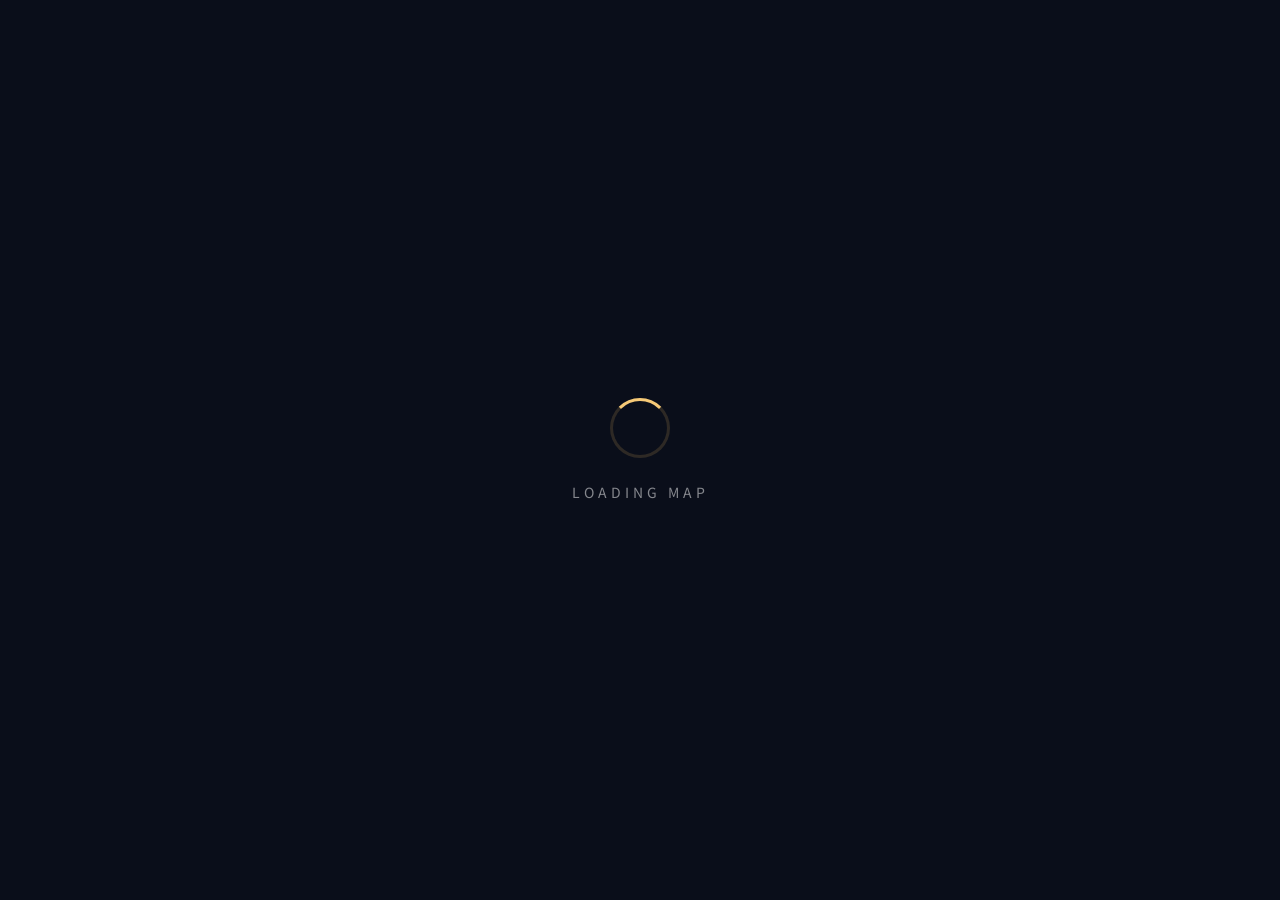
==== commit b42d6536: "style(heritage/index): 金紫图鉴风统一、列表布局优化、图片换 webp 并新增 21 张封面 - heritage.html: popup 金紫图鉴主题、featured 大卡抽" ====
--- a/index.html
+++ b/index.html
@@ -9,7 +9,16 @@
     <title>我去过的地方</title>
     <script src="https://webapi.amap.com/maps?v=2.0&key=f66cdc07203c3075a2a2ae1ea67eea8e"></script>
     <style>
-        @import url('https://fonts.googleapis.com/css2?family=Noto+Sans+SC:wght@400;500;600;700;900&display=swap');
+        @import url('https://fonts.googleapis.com/css2?family=Noto+Sans+SC:wght@400;500;600;700;900&family=Cinzel:wght@500;600;700&family=Noto+Serif+SC:wght@500;700&display=swap');
+
+        :root {
+            --gold: #d4a85a;
+            --gold-bright: #f6c977;
+            --gold-soft: rgba(212,168,90,0.55);
+            --gold-faint: rgba(212,168,90,0.18);
+            --purple-glow: rgba(183,148,244,0.55);
+            --purple-soft: rgba(183,148,244,0.35);
+        }
 
         * { margin: 0; padding: 0; box-sizing: border-box; }
 
@@ -17,7 +26,7 @@
             font-family: 'Noto Sans SC', -apple-system, BlinkMacSystemFont, 'PingFang SC', sans-serif;
             height: 100vh;
             overflow: hidden;
-            background: #0a0e1a;
+            background: #141a2e;
         }
 
         #map { width: 100%; height: 100%; }
@@ -41,8 +50,8 @@
         }
         .loading-globe {
             width: 60px; height: 60px;
-            border: 3px solid rgba(99, 179, 237, 0.15);
-            border-top-color: #63b3ed;
+            border: 3px solid rgba(212, 168, 90, 0.18);
+            border-top-color: var(--gold-bright);
             border-radius: 50%;
             animation: spin 1s linear infinite;
             margin-bottom: 24px;
@@ -62,16 +71,16 @@
             left: 50%;
             transform: translateX(-50%);
             z-index: 10;
-            background: rgba(15, 20, 40, 0.75);
+            background: rgba(20, 26, 46, 0.78);
             backdrop-filter: blur(20px) saturate(1.6);
             -webkit-backdrop-filter: blur(20px) saturate(1.6);
             padding: 12px 32px;
             border-radius: 50px;
-            border: 1px solid rgba(255,255,255,0.08);
+            border: 1px solid rgba(212,168,90,0.22);
             box-shadow:
-                0 4px 30px rgba(0,0,0,0.3),
-                0 0 40px rgba(99, 179, 237, 0.06),
-                inset 0 1px 0 rgba(255,255,255,0.05);
+                0 4px 30px rgba(0,0,0,0.4),
+                0 0 40px rgba(212,168,90,0.10),
+                inset 0 1px 0 rgba(255,255,255,0.06);
             display: flex;
             align-items: center;
             gap: 14px;
@@ -86,19 +95,21 @@
         .title-dot {
             width: 10px; height: 10px;
             border-radius: 50%;
-            background: #63b3ed;
-            box-shadow: 0 0 12px rgba(99, 179, 237, 0.6);
+            background: var(--gold-bright);
+            box-shadow: 0 0 12px rgba(246, 201, 119, 0.7);
             animation: pulse-dot 2s ease-in-out infinite;
         }
         @keyframes pulse-dot {
-            0%, 100% { box-shadow: 0 0 12px rgba(99, 179, 237, 0.6); }
-            50% { box-shadow: 0 0 20px rgba(99, 179, 237, 0.9), 0 0 40px rgba(99, 179, 237, 0.3); }
+            0%, 100% { box-shadow: 0 0 12px rgba(246, 201, 119, 0.7); }
+            50% { box-shadow: 0 0 20px rgba(246, 201, 119, 1), 0 0 40px rgba(246, 201, 119, 0.35); }
         }
 
         .title-text {
+            font-family: 'Cinzel', 'Noto Serif SC', serif;
             font-size: 16px;
             font-weight: 700;
-            background: linear-gradient(135deg, #e2e8f0, #fff, #90cdf4);
+            letter-spacing: 2px;
+            background: linear-gradient(135deg, #fff 0%, var(--gold-bright) 50%, var(--gold) 100%);
             -webkit-background-clip: text;
             -webkit-text-fill-color: transparent;
             background-clip: text;
@@ -107,14 +118,15 @@
         .title-divider {
             width: 1px;
             height: 16px;
-            background: rgba(255,255,255,0.12);
+            background: rgba(212,168,90,0.35);
         }
 
         .title-stats {
+            font-family: 'Cinzel', serif;
             font-size: 12px;
-            font-weight: 400;
-            color: rgba(255,255,255,0.45);
-            letter-spacing: 0.5px;
+            font-weight: 500;
+            color: var(--gold-soft);
+            letter-spacing: 1px;
         }
 
         /* ===== Category Legend ===== */
@@ -123,15 +135,15 @@
             bottom: 24px;
             left: 24px;
             z-index: 10;
-            background: rgba(15, 20, 40, 0.7);
+            background: rgba(20, 26, 46, 0.72);
             backdrop-filter: blur(20px) saturate(1.6);
             -webkit-backdrop-filter: blur(20px) saturate(1.6);
             padding: 14px 16px;
             border-radius: 16px;
-            border: 1px solid rgba(255,255,255,0.06);
+            border: 1px solid rgba(212,168,90,0.16);
             box-shadow:
-                0 4px 30px rgba(0,0,0,0.3),
-                inset 0 1px 0 rgba(255,255,255,0.04);
+                0 4px 30px rgba(0,0,0,0.35),
+                inset 0 1px 0 rgba(255,255,255,0.05);
             display: flex;
             flex-wrap: wrap;
             gap: 6px;
@@ -159,16 +171,18 @@
         }
 
         .legend-item:hover {
-            background: rgba(255,255,255,0.06);
-            color: rgba(255,255,255,0.9);
-            border-color: rgba(255,255,255,0.08);
+            background: rgba(212,168,90,0.10);
+            color: var(--gold-bright);
+            border-color: rgba(212,168,90,0.25);
         }
 
         .legend-item.active {
-            background: rgba(99, 179, 237, 0.12);
-            color: #90cdf4;
+            background: linear-gradient(135deg, rgba(212,168,90,0.18), rgba(183,148,244,0.18));
+            color: var(--gold-bright);
             font-weight: 600;
-            border-color: rgba(99, 179, 237, 0.2);
+            border-color: var(--gold-soft);
+            box-shadow: 0 0 12px rgba(212,168,90,0.18);
+            text-shadow: 0 0 6px rgba(246,201,119,0.3);
         }
 
         .legend-item.dimmed {
@@ -178,25 +192,31 @@
         .legend-icon {
             width: 22px; height: 22px;
             border-radius: 50%;
-            border: 2px solid rgba(255,255,255,0.15);
+            border: 1.5px solid rgba(212,168,90,0.45);
             display: flex;
             align-items: center;
             justify-content: center;
             font-size: 11px;
             transition: all 0.3s ease;
             box-shadow: 0 2px 8px rgba(0,0,0,0.3);
+            background: rgba(20,26,46,0.6);
         }
 
         .legend-item:hover .legend-icon {
-            border-color: rgba(255,255,255,0.3);
+            border-color: var(--gold-bright);
+            box-shadow: 0 0 10px rgba(212,168,90,0.35);
             transform: scale(1.1);
         }
-
-        /* ===== Popup Overlay ===== */
+        .legend-item.active .legend-icon {
+            border-color: var(--gold-bright);
+            background: rgba(212,168,90,0.18);
+        }
+
+        /* ===== Popup Overlay (Game Codex Golden/Purple) ===== */
         .popup-overlay {
             position: fixed;
             inset: 0;
-            background: rgba(5, 8, 20, 0.6);
+            background: rgba(5, 8, 20, 0.72);
             z-index: 1000;
             display: none;
             align-items: center;
@@ -209,18 +229,28 @@
         .popup-overlay.show { display: flex; opacity: 1; }
 
         .popup-card {
-            background: rgba(20, 26, 50, 0.92);
+            background:
+                linear-gradient(var(--gold-bright), var(--gold-bright)) top    left  / 24px 2px no-repeat,
+                linear-gradient(var(--gold-bright), var(--gold-bright)) top    left  / 2px 24px no-repeat,
+                linear-gradient(var(--gold-bright), var(--gold-bright)) top    right / 24px 2px no-repeat,
+                linear-gradient(var(--gold-bright), var(--gold-bright)) top    right / 2px 24px no-repeat,
+                linear-gradient(var(--gold-bright), var(--gold-bright)) bottom left  / 24px 2px no-repeat,
+                linear-gradient(var(--gold-bright), var(--gold-bright)) bottom left  / 2px 24px no-repeat,
+                linear-gradient(var(--gold-bright), var(--gold-bright)) bottom right / 24px 2px no-repeat,
+                linear-gradient(var(--gold-bright), var(--gold-bright)) bottom right / 2px 24px no-repeat,
+                linear-gradient(135deg, rgba(212,168,90,0.06), transparent 40%),
+                rgba(20, 26, 46, 0.95);
             backdrop-filter: blur(30px) saturate(1.8);
             -webkit-backdrop-filter: blur(30px) saturate(1.8);
-            border-radius: 20px;
+            border-radius: 16px;
             width: 420px;
             max-width: 90vw;
             max-height: 80vh;
             overflow-y: auto;
-            border: 1px solid rgba(255,255,255,0.08);
+            border: 1px solid rgba(212,168,90,0.24);
             box-shadow:
-                0 25px 80px rgba(0,0,0,0.5),
-                0 0 60px rgba(99, 179, 237, 0.05),
+                0 25px 80px rgba(0,0,0,0.55),
+                0 0 40px rgba(212,168,90,0.12),
                 inset 0 1px 0 rgba(255,255,255,0.06);
             transform: translateY(30px) scale(0.92);
             transition: transform 0.5s cubic-bezier(0.16, 1, 0.3, 1);
@@ -238,78 +268,91 @@
             align-items: center;
             gap: 14px;
             padding: 22px 22px 16px;
-            border-bottom: 1px solid rgba(255,255,255,0.06);
+            border-bottom: 1px solid rgba(212,168,90,0.16);
             position: relative;
         }
 
         .popup-emoji {
             width: 56px; height: 56px;
-            border-radius: 16px;
-            background: rgba(99, 179, 237, 0.1);
-            border: 1px solid rgba(99, 179, 237, 0.15);
+            border-radius: 14px;
+            background: rgba(212, 168, 90, 0.1);
+            border: 1px solid rgba(212, 168, 90, 0.2);
             display: flex;
             align-items: center;
             justify-content: center;
             font-size: 28px;
             flex-shrink: 0;
-            box-shadow: 0 0 20px rgba(99, 179, 237, 0.08);
+            box-shadow: 0 0 20px rgba(212, 168, 90, 0.12);
         }
         .popup-emoji.wanted {
-            background: rgba(237, 137, 54, 0.1);
-            border-color: rgba(237, 137, 54, 0.15);
-            box-shadow: 0 0 20px rgba(237, 137, 54, 0.08);
+            background: rgba(30, 40, 70, 0.8);
+            border-color: rgba(255,255,255,0.25);
+            border-style: dashed;
+            box-shadow: 0 0 20px rgba(212, 168, 90, 0.08);
         }
 
         .popup-info { flex: 1; min-width: 0; }
 
         .popup-title {
+            font-family: 'Cinzel', 'Noto Serif SC', serif;
             font-size: 18px;
             font-weight: 700;
             color: #fff;
             margin-bottom: 6px;
+            letter-spacing: 1px;
+            text-shadow: 0 0 12px rgba(212,168,90,0.25);
         }
 
         .popup-category {
             display: inline-block;
             padding: 3px 10px;
-            border-radius: 12px;
-            font-size: 11px;
+            border-radius: 4px;
+            font-size: 10px;
             font-weight: 600;
             margin-bottom: 4px;
+            font-family: 'Cinzel', serif;
+            letter-spacing: 1px;
+            text-transform: uppercase;
+            background: transparent !important;
+            border: 1px solid currentColor;
         }
 
         .popup-status {
-            font-size: 12px;
-            font-weight: 500;
-        }
-        .popup-status.visited { color: #63b3ed; }
-        .popup-status.wanted { color: #ed8936; }
+            font-family: 'Cinzel', serif;
+            font-size: 11px;
+            font-weight: 700;
+            letter-spacing: 1.5px;
+            text-transform: uppercase;
+        }
+        .popup-status.visited { color: var(--gold-bright); }
+        .popup-status.wanted { color: rgba(255,255,255,0.5); }
 
         .popup-close {
             width: 34px; height: 34px;
             border-radius: 50%;
-            border: 1px solid rgba(255,255,255,0.08);
-            background: rgba(255,255,255,0.04);
+            border: 1px solid rgba(212,168,90,0.35);
+            background: rgba(13,23,38,0.72);
             cursor: pointer;
             display: flex;
             align-items: center;
             justify-content: center;
-            font-size: 13px;
-            color: rgba(255,255,255,0.4);
+            font-size: 15px;
+            color: var(--gold-bright);
             flex-shrink: 0;
             transition: all 0.3s ease;
+            box-shadow: 0 0 10px rgba(212,168,90,0.2);
         }
         .popup-close:hover {
-            background: rgba(255,255,255,0.08);
-            color: rgba(255,255,255,0.8);
-            border-color: rgba(255,255,255,0.15);
+            background: rgba(212,168,90,0.18);
+            color: #fff;
+            box-shadow: 0 0 16px rgba(212,168,90,0.4);
         }
 
         .popup-content { padding: 18px 22px; }
 
         .popup-text {
             font-size: 13px;
-            color: rgba(255,255,255,0.6);
+            color: rgba(220,232,248,0.72);
             line-height: 1.75;
             margin-bottom: 14px;
         }
@@ -319,13 +362,13 @@
             align-items: center;
             gap: 5px;
             font-size: 12px;
-            color: #63b3ed;
+            color: var(--gold-bright);
             font-weight: 500;
             margin-bottom: 12px;
         }
         .popup-loc svg {
             width: 13px; height: 13px;
-            fill: #63b3ed;
+            fill: var(--gold-bright);
             flex-shrink: 0;
         }
 
@@ -337,25 +380,27 @@
         }
         .popup-tag {
             padding: 4px 12px;
-            background: rgba(255,255,255,0.05);
-            border: 1px solid rgba(255,255,255,0.06);
-            border-radius: 20px;
+            background: rgba(212,168,90,0.05);
+            border: 1px solid rgba(212,168,90,0.14);
+            border-radius: 4px;
             font-size: 11px;
-            color: rgba(255,255,255,0.5);
+            color: rgba(212,168,90,0.8);
             font-weight: 500;
             transition: all 0.2s;
+            font-family: 'Cinzel', serif;
+            letter-spacing: 1px;
         }
         .popup-tag:hover {
-            background: rgba(99, 179, 237, 0.1);
-            border-color: rgba(99, 179, 237, 0.15);
-            color: #90cdf4;
+            background: rgba(212,168,90,0.12);
+            border-color: rgba(212,168,90,0.35);
+            color: var(--gold-bright);
         }
 
         .popup-minimap {
             height: 130px;
             border-radius: 12px;
             overflow: hidden;
-            border: 1px solid rgba(255,255,255,0.06);
+            border: 1px solid rgba(212,168,90,0.18);
         }
 
         /* ===== Marker Pulse Ring ===== */
@@ -376,19 +421,20 @@
             position: fixed; top: 20px; right: 24px; z-index: 50;
             display: flex; align-items: center; gap: 6px;
             padding: 8px 16px; border-radius: 20px;
-            background: rgba(15, 20, 40, 0.75);
+            background: rgba(20, 26, 46, 0.78);
             backdrop-filter: blur(20px) saturate(1.6);
-            border: 1px solid rgba(159,122,234,0.15);
-            box-shadow: 0 4px 16px rgba(0,0,0,0.3), inset 0 1px 0 rgba(255,255,255,0.04);
-            text-decoration: none; color: rgba(255,255,255,0.7);
-            font-size: 13px; font-weight: 600;
+            border: 1px solid rgba(212,168,90,0.25);
+            box-shadow: 0 4px 16px rgba(0,0,0,0.35), 0 0 12px rgba(212,168,90,0.08), inset 0 1px 0 rgba(255,255,255,0.05);
+            text-decoration: none; color: var(--gold-soft);
+            font-family: 'Cinzel', 'Noto Serif SC', serif;
+            font-size: 12px; font-weight: 700; letter-spacing: 1px;
             transition: all 0.3s;
             animation: slideDown 0.5s 0.6s cubic-bezier(0.16, 1, 0.3, 1) both;
         }
         .heritage-link:hover {
-            border-color: rgba(159,122,234,0.35);
-            color: #b794f4;
-            box-shadow: 0 4px 20px rgba(159,122,234,0.15), inset 0 1px 0 rgba(255,255,255,0.06);
+            border-color: var(--gold-bright);
+            color: var(--gold-bright);
+            box-shadow: 0 4px 20px rgba(0,0,0,0.4), 0 0 18px rgba(183,148,244,0.18), inset 0 1px 0 rgba(255,255,255,0.06);
         }
         .heritage-link-icon { font-size: 15px; }
 
@@ -397,28 +443,30 @@
             position: fixed; bottom: 24px; right: 24px; z-index: 50;
             display: flex; align-items: center; gap: 6px;
             padding: 8px 14px; border-radius: 20px;
-            background: rgba(15, 20, 40, 0.75);
+            background: rgba(20, 26, 46, 0.78);
             backdrop-filter: blur(20px) saturate(1.6);
-            border: 1px solid rgba(255,255,255,0.06);
-            box-shadow: 0 4px 16px rgba(0,0,0,0.3), inset 0 1px 0 rgba(255,255,255,0.04);
-            color: rgba(255,255,255,0.6); cursor: pointer;
-            font-size: 13px; font-weight: 500; font-family: inherit;
+            border: 1px solid rgba(212,168,90,0.18);
+            box-shadow: 0 4px 16px rgba(0,0,0,0.35), 0 0 12px rgba(212,168,90,0.08), inset 0 1px 0 rgba(255,255,255,0.05);
+            color: var(--gold-soft); cursor: pointer;
+            font-family: 'Cinzel', serif;
+            font-size: 12px; font-weight: 600; letter-spacing: 1px;
             transition: all 0.3s;
             animation: slideUp 0.5s 0.8s cubic-bezier(0.16, 1, 0.3, 1) both;
         }
         .stats-toggle:hover {
-            background: rgba(15, 20, 40, 0.85);
-            border-color: rgba(255,255,255,0.12);
-            color: rgba(255,255,255,0.8);
+            background: rgba(20, 26, 46, 0.9);
+            border-color: var(--gold-soft);
+            color: var(--gold-bright);
+            box-shadow: 0 4px 20px rgba(0,0,0,0.4), 0 0 18px rgba(212,168,90,0.18);
         }
         .stats-panel {
             position: fixed; bottom: 60px; right: 24px; z-index: 49;
             width: 240px; padding: 18px;
-            background: rgba(15, 20, 40, 0.85);
+            background: rgba(20, 26, 46, 0.88);
             backdrop-filter: blur(20px) saturate(1.6);
-            border: 1px solid rgba(255,255,255,0.06);
+            border: 1px solid rgba(212,168,90,0.16);
             border-radius: 14px;
-            box-shadow: 0 8px 32px rgba(0,0,0,0.4), inset 0 1px 0 rgba(255,255,255,0.04);
+            box-shadow: 0 8px 32px rgba(0,0,0,0.45), inset 0 1px 0 rgba(255,255,255,0.05);
             opacity: 0; visibility: hidden;
             transform: translateY(10px);
             transition: all 0.3s cubic-bezier(0.16, 1, 0.3, 1);
@@ -428,25 +476,26 @@
         }
         .stats-row {
             display: flex; justify-content: space-between; align-items: center;
-            padding: 5px 0; font-size: 12px; color: rgba(255,255,255,0.45);
+            padding: 5px 0; font-size: 12px; color: rgba(220,232,248,0.55);
         }
         .stats-row-label { display: flex; align-items: center; gap: 6px; }
-        .stats-row-value { font-weight: 700; color: rgba(255,255,255,0.7); }
+        .stats-row-value { font-weight: 700; color: var(--gold-bright); }
         .stats-bar-row { margin: 3px 0; }
-        .stats-bar-label { font-size: 11px; color: rgba(255,255,255,0.35); margin-bottom: 3px;
+        .stats-bar-label { font-size: 11px; color: rgba(220,232,248,0.4); margin-bottom: 3px;
             display: flex; justify-content: space-between; }
         .stats-bar-track { height: 4px; background: rgba(255,255,255,0.06); border-radius: 2px; overflow: hidden; }
         .stats-bar-fill { height: 100%; border-radius: 2px; transition: width 0.6s; }
-        .stats-divider { height: 1px; background: rgba(255,255,255,0.06); margin: 8px 0; }
+        .stats-divider { height: 1px; background: rgba(212,168,90,0.15); margin: 8px 0; }
 
         /* ===== Sub-icon on markers ===== */
         .marker-sub-icon {
             position: absolute; bottom: -2px; right: -2px;
             width: 18px; height: 18px; border-radius: 50%;
-            background: rgba(10, 14, 26, 0.9);
-            border: 1px solid rgba(255,255,255,0.15);
+            background: rgba(20, 26, 46, 0.95);
+            border: 1px solid rgba(212,168,90,0.35);
             display: flex; align-items: center; justify-content: center;
             font-size: 10px; z-index: 2; line-height: 1;
+            box-shadow: 0 0 8px rgba(212,168,90,0.25);
         }
     </style>
 </head>
@@ -655,26 +704,28 @@
                     ring.style.cssText = 'position:absolute;inset:0;border-radius:50%;' +
                         'animation:marker-pulse 2.5s ease-out infinite;' +
                         'animation-delay:' + (idx * 0.15 % 2.5) + 's;' +
-                        '--pulse-color:' + cfg.glow + ';';
+                        '--pulse-color: rgba(212,168,90,0.6);';
                     wrapper.appendChild(ring);
                 }
 
                 var el = document.createElement('div');
+                var goldBright = '#f6c977', gold = '#d4a85a', purpleGlow = 'rgba(183,148,244,0.55)';
                 if (isVisited) {
                     el.style.cssText = 'width:38px;height:38px;border-radius:50%;' +
-                        'border:2.5px solid rgba(255,255,255,0.25);' +
-                        'box-shadow:0 4px 15px rgba(0,0,0,0.4), 0 0 20px ' + cfg.glow + ';' +
+                        'border:2.5px solid ' + goldBright + ';' +
+                        'box-shadow:0 4px 15px rgba(0,0,0,0.45), 0 0 22px ' + purpleGlow + ', 0 0 8px ' + goldBright + ';' +
                         'display:flex;align-items:center;justify-content:center;' +
                         'font-size:18px;cursor:pointer;transition:all 0.3s cubic-bezier(0.16,1,0.3,1);' +
-                        'background:linear-gradient(145deg, ' + cfg.color + ', ' + cfg.color + 'cc);' +
+                        'background:linear-gradient(145deg, ' + gold + ', rgba(212,168,90,0.85));' +
+                        'color:#1a1206;' +
                         'position:relative;z-index:1;';
                 } else {
                     el.style.cssText = 'width:34px;height:34px;border-radius:50%;' +
-                        'border:2px dashed rgba(255,255,255,0.3);' +
-                        'box-shadow:0 4px 15px rgba(0,0,0,0.3);' +
+                        'border:2px dashed ' + gold + ';' +
+                        'box-shadow:0 4px 15px rgba(0,0,0,0.35), 0 0 12px rgba(212,168,90,0.15);' +
                         'display:flex;align-items:center;justify-content:center;' +
                         'font-size:16px;cursor:pointer;transition:all 0.3s cubic-bezier(0.16,1,0.3,1);' +
-                        'background:rgba(30,40,70,0.8);' +
+                        'background:rgba(20,26,46,0.85);' +
                         'animation:float 3s ease-in-out infinite;' +
                         'animation-delay:' + (idx * 0.3 % 3) + 's;' +
                         'position:relative;z-index:1;';
@@ -682,16 +733,18 @@
                 el.textContent = cfg.emoji;
 
                 el.addEventListener('mouseenter', function() {
-                    this.style.transform = 'scale(1.25)';
-                    this.style.boxShadow = '0 6px 25px rgba(0,0,0,0.5), 0 0 35px ' + cfg.glow;
-                    this.style.borderColor = 'rgba(255,255,255,0.5)';
+                    this.style.transform = 'scale(1.28)';
+                    this.style.boxShadow = isVisited
+                        ? '0 6px 25px rgba(0,0,0,0.55), 0 0 40px ' + purpleGlow + ', 0 0 16px ' + goldBright
+                        : '0 6px 25px rgba(0,0,0,0.45), 0 0 25px rgba(212,168,90,0.35)';
+                    this.style.borderColor = goldBright;
                 });
                 el.addEventListener('mouseleave', function() {
                     this.style.transform = 'scale(1)';
                     this.style.boxShadow = isVisited
-                        ? '0 4px 15px rgba(0,0,0,0.4), 0 0 20px ' + cfg.glow
-                        : '0 4px 15px rgba(0,0,0,0.3)';
-                    this.style.borderColor = isVisited ? 'rgba(255,255,255,0.25)' : 'rgba(255,255,255,0.3)';
+                        ? '0 4px 15px rgba(0,0,0,0.45), 0 0 22px ' + purpleGlow + ', 0 0 8px ' + goldBright
+                        : '0 4px 15px rgba(0,0,0,0.35), 0 0 12px rgba(212,168,90,0.15)';
+                    this.style.borderColor = isVisited ? goldBright : gold;
                 });
 
                 wrapper.appendChild(el);
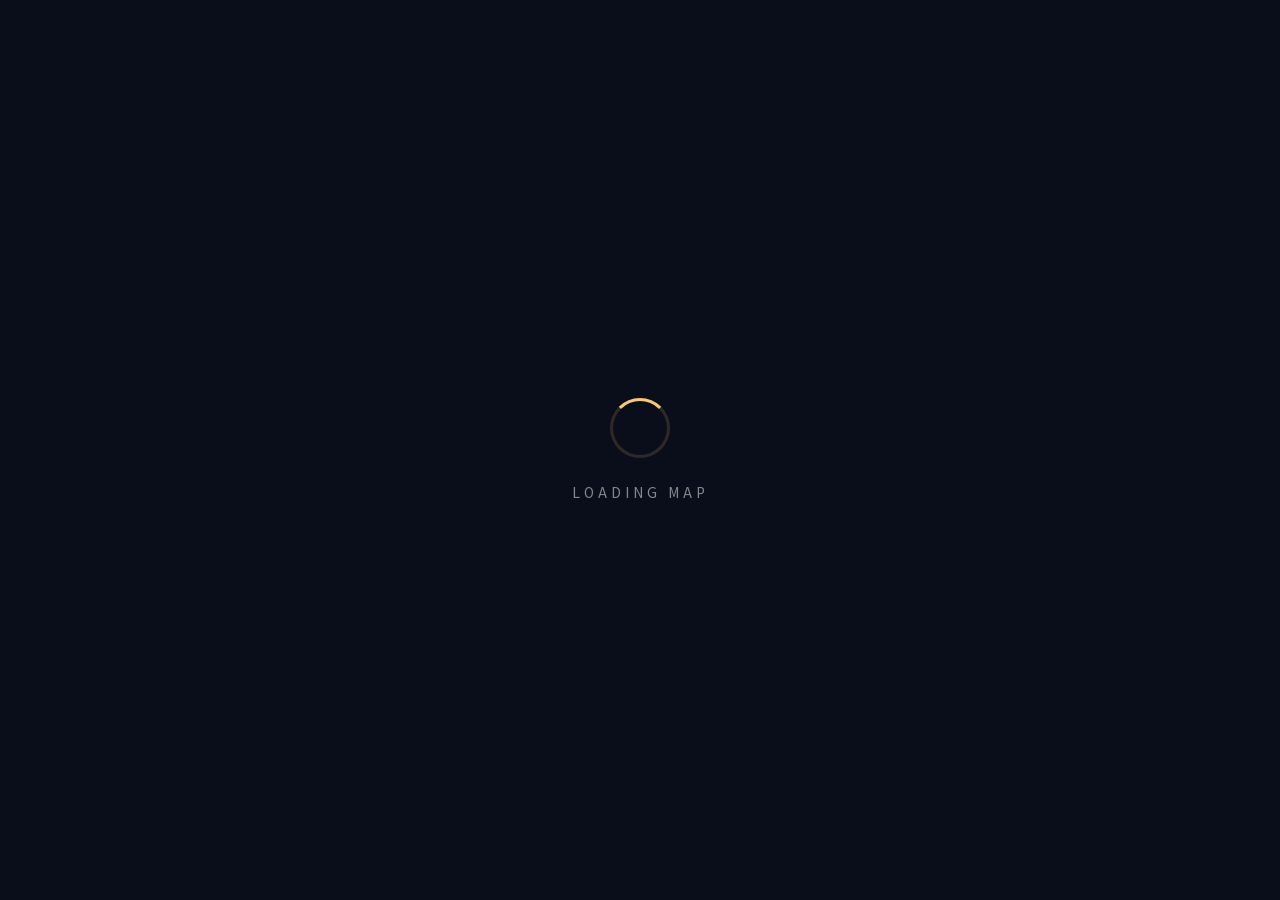
==== commit 18b82b72: "feat: heritage UI enhancements + local fonts - Heritage list: masonry card waterfall layout with cov" ====
--- a/index.html
+++ b/index.html
@@ -9,7 +9,7 @@
     <title>我去过的地方</title>
     <script src="https://webapi.amap.com/maps?v=2.0&key=f66cdc07203c3075a2a2ae1ea67eea8e"></script>
     <style>
-        @import url('https://fonts.googleapis.com/css2?family=Noto+Sans+SC:wght@400;500;600;700;900&family=Cinzel:wght@500;600;700&family=Noto+Serif+SC:wght@500;700&display=swap');
+        @import url('data/fonts/fonts_local.css');
 
         :root {
             --gold: #d4a85a;
@@ -138,16 +138,16 @@
             background: rgba(20, 26, 46, 0.72);
             backdrop-filter: blur(20px) saturate(1.6);
             -webkit-backdrop-filter: blur(20px) saturate(1.6);
-            padding: 14px 16px;
+            padding: 16px 18px;
             border-radius: 16px;
             border: 1px solid rgba(212,168,90,0.16);
             box-shadow:
                 0 4px 30px rgba(0,0,0,0.35),
                 inset 0 1px 0 rgba(255,255,255,0.05);
-            display: flex;
-            flex-wrap: wrap;
-            gap: 6px;
-            max-width: 340px;
+            display: grid;
+            grid-template-columns: repeat(auto-fill, minmax(120px, 1fr));
+            gap: 4px 8px;
+            width: min(420px, calc(100vw - 48px));
             font-size: 11px;
             opacity: 0;
             animation: slideUp 0.8s cubic-bezier(0.16, 1, 0.3, 1) 0.7s forwards;
@@ -160,14 +160,16 @@
         .legend-item {
             display: flex;
             align-items: center;
-            gap: 6px;
+            gap: 8px;
             cursor: pointer;
-            padding: 5px 10px;
+            padding: 6px 10px;
             border-radius: 10px;
             transition: all 0.3s ease;
             user-select: none;
             color: rgba(255,255,255,0.6);
             border: 1px solid transparent;
+            white-space: nowrap;
+            font-size: 12px;
         }
 
         .legend-item:hover {
@@ -497,6 +499,90 @@
             font-size: 10px; z-index: 2; line-height: 1;
             box-shadow: 0 0 8px rgba(212,168,90,0.25);
         }
+
+        /* ===== Mobile ===== */
+        @media (max-width: 600px) {
+            .page-title {
+                top: 12px;
+                padding: 8px 18px;
+                gap: 8px;
+                max-width: calc(100vw - 80px);
+            }
+            .title-text { font-size: 14px; letter-spacing: 1px; }
+            .title-divider { display: none; }
+            .title-stats { font-size: 11px; }
+            .title-dot { width: 8px; height: 8px; }
+
+            .heritage-link {
+                top: 12px; right: 12px;
+                padding: 6px 10px;
+                font-size: 11px;
+            }
+            .heritage-link span:not(.heritage-link-icon) {
+                display: none;
+            }
+            .heritage-link-icon { font-size: 18px; margin: 0; }
+
+            .legend {
+                bottom: 12px; left: 12px; right: 12px;
+                width: auto;
+                padding: 12px 14px;
+                grid-template-columns: repeat(auto-fill, minmax(100px, 1fr));
+                gap: 2px 4px;
+                max-height: 40vh;
+                overflow-y: auto;
+            }
+            .legend-item {
+                padding: 5px 6px;
+                font-size: 11px;
+                gap: 6px;
+            }
+            .legend-icon {
+                width: 20px; height: 20px;
+                font-size: 10px;
+            }
+
+            .stats-toggle {
+                bottom: 12px; right: 12px;
+                padding: 7px 12px;
+                font-size: 11px;
+            }
+            .stats-panel {
+                right: 12px; bottom: 50px;
+                width: calc(100vw - 24px);
+                max-width: 300px;
+            }
+
+            .popup-card {
+                max-width: 94vw;
+                max-height: 85vh;
+                border-radius: 14px;
+            }
+            .popup-header {
+                padding: 16px 16px 12px;
+                gap: 10px;
+            }
+            .popup-emoji { width: 44px; height: 44px; font-size: 22px; border-radius: 10px; }
+            .popup-title { font-size: 16px; margin-bottom: 4px; }
+            .popup-content { padding: 14px 16px; }
+            .popup-text { font-size: 13px; line-height: 1.7; }
+            .popup-minimap { height: 110px; }
+            .popup-close {
+                width: 38px; height: 38px;
+                font-size: 18px;
+            }
+            .popup-tag { padding: 3px 8px; font-size: 10px; }
+        }
+
+        @media (max-width: 380px) {
+            .page-title {
+                padding: 6px 12px;
+                gap: 6px;
+            }
+            .title-text { font-size: 13px; }
+            .title-stats { display: none; }
+            .legend { grid-template-columns: repeat(2, 1fr); }
+        }
     </style>
 </head>
 <body>
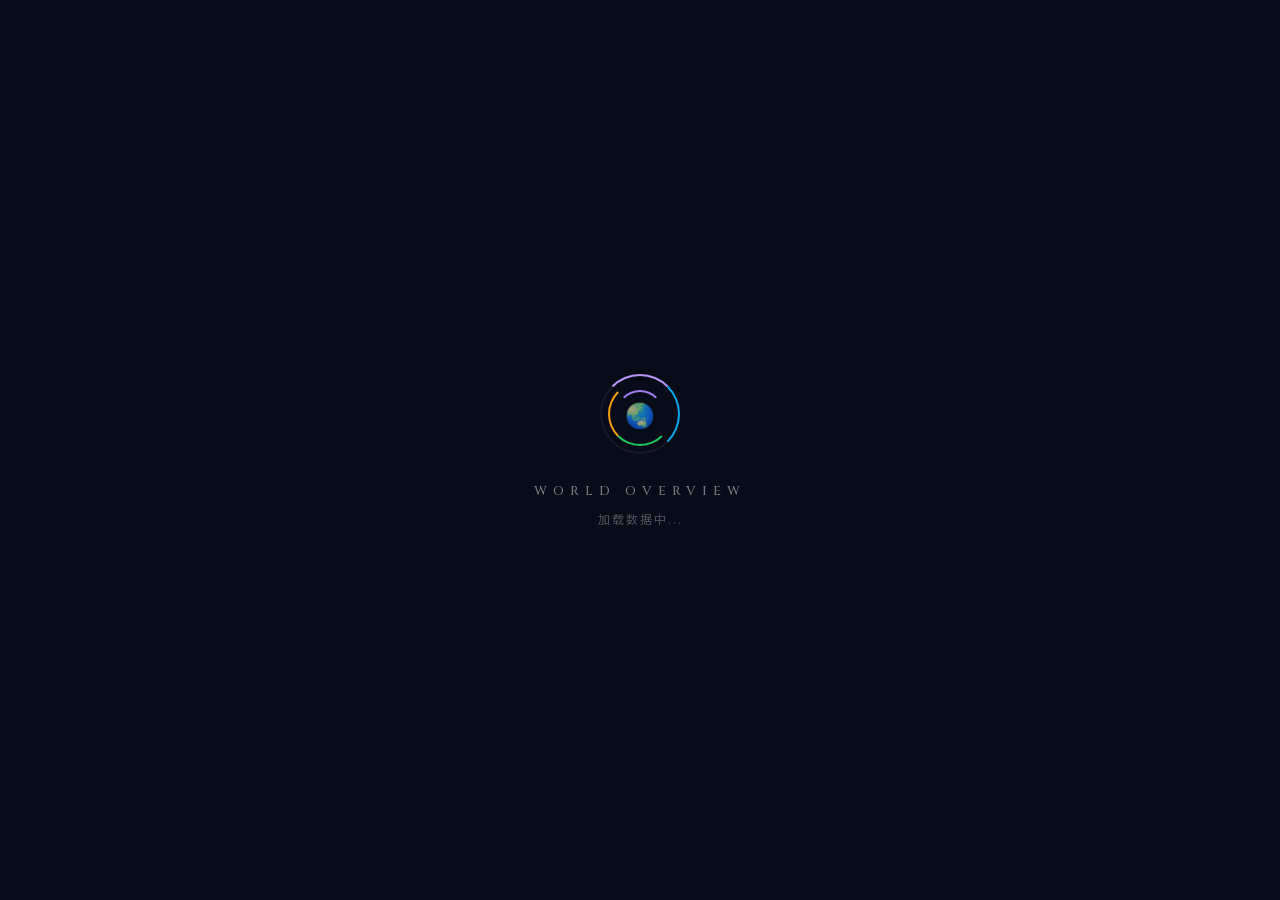
==== commit bec78945: "feat: 全面扩展旅行记录项目 新增页面: - 雪山图鉴 (mountains.html) + 雪山地图 (mountain_map.html) - 国家公园图鉴 (parks.html) - 16" ====
--- a/index.html
+++ b/index.html
@@ -6,18 +6,24 @@
     <meta http-equiv="Cache-Control" content="no-cache, no-store, must-revalidate">
     <meta http-equiv="Pragma" content="no-cache">
     <meta http-equiv="Expires" content="0">
-    <title>我去过的地方</title>
+    <title>世界总览</title>
+    <link href="data/fonts/fonts_local.css" rel="stylesheet">
     <script src="https://webapi.amap.com/maps?v=2.0&key=f66cdc07203c3075a2a2ae1ea67eea8e"></script>
     <style>
-        @import url('data/fonts/fonts_local.css');
-
         :root {
-            --gold: #d4a85a;
-            --gold-bright: #f6c977;
-            --gold-soft: rgba(212,168,90,0.55);
-            --gold-faint: rgba(212,168,90,0.18);
-            --purple-glow: rgba(183,148,244,0.55);
-            --purple-soft: rgba(183,148,244,0.35);
+            --dark: #080c18;
+            --dark-card: rgba(12, 16, 32, 0.92);
+            --dark-card-border: rgba(255,255,255,0.08);
+            --text: #e8e6e3;
+            --text-dim: rgba(255,255,255,0.45);
+            --text-muted: rgba(255,255,255,0.28);
+            --accent-travel: #b794f4;
+            --accent-mountain: #7cc4f5;
+            --accent-park: #22c55e;
+            --accent-darksky: #818cf8;
+            --accent-diving: #0ea5e9;
+            --accent-hotspring: #f59e0b;
+            --accent-heritage: #9f7aea;
         }
 
         * { margin: 0; padding: 0; box-sizing: border-box; }
@@ -26,7 +32,8 @@
             font-family: 'Noto Sans SC', -apple-system, BlinkMacSystemFont, 'PingFang SC', sans-serif;
             height: 100vh;
             overflow: hidden;
-            background: #141a2e;
+            background: var(--dark);
+            color: var(--text);
         }
 
         #map { width: 100%; height: 100%; }
@@ -36,7 +43,7 @@
             position: fixed;
             inset: 0;
             z-index: 9999;
-            background: #0a0e1a;
+            background: var(--dark);
             display: flex;
             flex-direction: column;
             align-items: center;
@@ -48,947 +55,759 @@
             visibility: hidden;
             pointer-events: none;
         }
-        .loading-globe {
-            width: 60px; height: 60px;
-            border: 3px solid rgba(212, 168, 90, 0.18);
-            border-top-color: var(--gold-bright);
+        .loading-globe-wrap {
+            position: relative;
+            width: 80px;
+            height: 80px;
+            margin-bottom: 28px;
+        }
+        .loading-ring {
+            position: absolute;
+            inset: 0;
+            border: 2px solid rgba(255,255,255,0.06);
             border-radius: 50%;
-            animation: spin 1s linear infinite;
-            margin-bottom: 24px;
-        }
-        @keyframes spin { to { transform: rotate(360deg); } }
-        .loading-text {
-            font-size: 14px;
-            color: rgba(255,255,255,0.5);
-            letter-spacing: 4px;
-            text-transform: uppercase;
-        }
-
-        /* ===== Title Bar ===== */
-        .page-title {
-            position: fixed;
-            top: 20px;
-            left: 50%;
-            transform: translateX(-50%);
-            z-index: 10;
-            background: rgba(20, 26, 46, 0.78);
-            backdrop-filter: blur(20px) saturate(1.6);
-            -webkit-backdrop-filter: blur(20px) saturate(1.6);
-            padding: 12px 32px;
-            border-radius: 50px;
-            border: 1px solid rgba(212,168,90,0.22);
-            box-shadow:
-                0 4px 30px rgba(0,0,0,0.4),
-                0 0 40px rgba(212,168,90,0.10),
-                inset 0 1px 0 rgba(255,255,255,0.06);
+        }
+        .loading-ring-spin {
+            position: absolute;
+            inset: 0;
+            border: 2px solid transparent;
+            border-top-color: var(--accent-travel);
+            border-right-color: var(--accent-diving);
+            border-radius: 50%;
+            animation: globeSpin 1.2s linear infinite;
+        }
+        .loading-ring-spin2 {
+            position: absolute;
+            inset: 8px;
+            border: 2px solid transparent;
+            border-bottom-color: var(--accent-park);
+            border-left-color: var(--accent-hotspring);
+            border-radius: 50%;
+            animation: globeSpin 1.8s linear infinite reverse;
+        }
+        .loading-ring-spin3 {
+            position: absolute;
+            inset: 16px;
+            border: 2px solid transparent;
+            border-top-color: var(--accent-heritage);
+            border-radius: 50%;
+            animation: globeSpin 2.4s linear infinite;
+        }
+        .loading-globe-icon {
+            position: absolute;
+            inset: 0;
             display: flex;
             align-items: center;
-            gap: 14px;
-            opacity: 0;
-            animation: slideDown 0.8s cubic-bezier(0.16, 1, 0.3, 1) 0.5s forwards;
-        }
-        @keyframes slideDown {
-            from { opacity: 0; transform: translateX(-50%) translateY(-20px); }
-            to { opacity: 1; transform: translateX(-50%) translateY(0); }
-        }
-
-        .title-dot {
-            width: 10px; height: 10px;
-            border-radius: 50%;
-            background: var(--gold-bright);
-            box-shadow: 0 0 12px rgba(246, 201, 119, 0.7);
-            animation: pulse-dot 2s ease-in-out infinite;
-        }
-        @keyframes pulse-dot {
-            0%, 100% { box-shadow: 0 0 12px rgba(246, 201, 119, 0.7); }
-            50% { box-shadow: 0 0 20px rgba(246, 201, 119, 1), 0 0 40px rgba(246, 201, 119, 0.35); }
-        }
-
-        .title-text {
-            font-family: 'Cinzel', 'Noto Serif SC', serif;
+            justify-content: center;
+            font-size: 24px;
+            opacity: 0.7;
+        }
+        @keyframes globeSpin { to { transform: rotate(360deg); } }
+        .loading-text {
+            font-family: 'Cinzel', serif;
+            font-size: 13px;
+            color: var(--text-dim);
+            letter-spacing: 6px;
+            text-transform: uppercase;
+        }
+        .loading-sub {
+            font-size: 12px;
+            color: var(--text-muted);
+            margin-top: 10px;
+            letter-spacing: 2px;
+        }
+
+        /* ===== Nav Bar ===== */
+        .nav-bar {
+            position: fixed;
+            top: 0;
+            left: 0;
+            right: 0;
+            height: 52px;
+            z-index: 100;
+            background: rgba(8, 12, 24, 0.82);
+            backdrop-filter: blur(24px) saturate(1.5);
+            -webkit-backdrop-filter: blur(24px) saturate(1.5);
+            border-bottom: 1px solid rgba(255,255,255,0.06);
+            display: flex;
+            align-items: center;
+            justify-content: center;
+            padding: 0 20px;
+        }
+        .nav-trigger{position:absolute;right:16px;top:50%;transform:translateY(-50%);
+            width:34px;height:34px;border-radius:10px;border:1px solid rgba(255,255,255,0.06);
+            background:rgba(255,255,255,0.04);display:flex;align-items:center;justify-content:center;
+            cursor:pointer;transition:all .25s;z-index:101;}
+        .nav-trigger:hover{background:rgba(255,255,255,0.08);border-color:rgba(255,255,255,0.12);}
+        .nav-trigger svg{width:18px;height:18px;fill:rgba(255,255,255,0.4);}
+        .nav-trigger:hover svg{fill:rgba(255,255,255,0.7);}
+        .drawer-overlay{position:fixed;inset:0;z-index:110;background:rgba(0,0,0,0.4);
+            opacity:0;pointer-events:none;transition:opacity .3s;}
+        .drawer-overlay.open{opacity:1;pointer-events:all;}
+        .drawer{position:fixed;top:0;right:0;bottom:0;z-index:115;width:200px;
+            background:rgba(10,14,26,0.95);backdrop-filter:blur(24px) saturate(1.6);
+            border-left:1px solid rgba(255,255,255,0.06);
+            transform:translateX(100%);transition:transform .3s cubic-bezier(0.16,1,0.3,1);
+            display:flex;flex-direction:column;padding:64px 16px 24px;overflow-y:auto;}
+        .drawer.open{transform:translateX(0);}
+        .drawer a{display:flex;align-items:center;gap:10px;
+            padding:10px 14px;border-radius:10px;
+            text-decoration:none;font-size:13px;font-weight:600;
+            transition:all .2s;color:rgba(255,255,255,0.5);}
+        .drawer a:hover{background:rgba(255,255,255,0.04);color:rgba(255,255,255,0.8);}
+        .drawer .d-icon{font-size:16px;width:22px;text-align:center;}
+        .drawer .d-sep{height:1px;margin:6px 14px;background:linear-gradient(90deg,rgba(255,255,255,0.04),transparent);}
+        .nav-back {
+            position: absolute;
+            left: 20px;
+            color: var(--text-dim);
+            text-decoration: none;
+            font-size: 14px;
+            display: flex;
+            align-items: center;
+            gap: 6px;
+            transition: color 0.25s;
+        }
+        .nav-back:hover { color: var(--text); }
+        .nav-back-arrow {
             font-size: 16px;
-            font-weight: 700;
-            letter-spacing: 2px;
-            background: linear-gradient(135deg, #fff 0%, var(--gold-bright) 50%, var(--gold) 100%);
+            transition: transform 0.25s;
+        }
+        .nav-back:hover .nav-back-arrow { transform: translateX(-3px); }
+        .nav-title {
+            font-family: 'Cinzel', 'Noto Sans SC', serif;
+            font-size: 16px;
+            font-weight: 600;
+            letter-spacing: 4px;
+            background: linear-gradient(90deg, #b794f4, #7cc4f5, #22c55e, #f59e0b, #b794f4);
+            background-size: 200% 100%;
             -webkit-background-clip: text;
             -webkit-text-fill-color: transparent;
             background-clip: text;
-        }
-
-        .title-divider {
-            width: 1px;
-            height: 16px;
-            background: rgba(212,168,90,0.35);
-        }
-
-        .title-stats {
-            font-family: 'Cinzel', serif;
-            font-size: 12px;
-            font-weight: 500;
-            color: var(--gold-soft);
-            letter-spacing: 1px;
-        }
-
-        /* ===== Category Legend ===== */
-        .legend {
+            animation: shimmer 4s ease-in-out infinite;
+        }
+        @keyframes shimmer { 0%,100%{background-position:0% 50%;} 50%{background-position:100% 50%;} }
+
+        /* ===== Layer Toggle Panel ===== */
+        .layer-panel {
             position: fixed;
-            bottom: 24px;
-            left: 24px;
-            z-index: 10;
-            background: rgba(20, 26, 46, 0.72);
-            backdrop-filter: blur(20px) saturate(1.6);
-            -webkit-backdrop-filter: blur(20px) saturate(1.6);
-            padding: 16px 18px;
-            border-radius: 16px;
-            border: 1px solid rgba(212,168,90,0.16);
-            box-shadow:
-                0 4px 30px rgba(0,0,0,0.35),
-                inset 0 1px 0 rgba(255,255,255,0.05);
-            display: grid;
-            grid-template-columns: repeat(auto-fill, minmax(120px, 1fr));
-            gap: 4px 8px;
-            width: min(420px, calc(100vw - 48px));
-            font-size: 11px;
-            opacity: 0;
-            animation: slideUp 0.8s cubic-bezier(0.16, 1, 0.3, 1) 0.7s forwards;
-        }
-        @keyframes slideUp {
-            from { opacity: 0; transform: translateY(20px); }
-            to { opacity: 1; transform: translateY(0); }
-        }
-
-        .legend-item {
+            top: 72px;
+            left: 16px;
+            z-index: 100;
+            display: flex;
+            flex-direction: column;
+            gap: 6px;
+        }
+        .layer-btn {
             display: flex;
             align-items: center;
             gap: 8px;
+            padding: 8px 14px 8px 10px;
+            background: var(--dark-card);
+            backdrop-filter: blur(16px) saturate(1.4);
+            -webkit-backdrop-filter: blur(16px) saturate(1.4);
+            border: 1px solid var(--dark-card-border);
+            border-radius: 10px;
             cursor: pointer;
-            padding: 6px 10px;
-            border-radius: 10px;
             transition: all 0.3s ease;
             user-select: none;
-            color: rgba(255,255,255,0.6);
-            border: 1px solid transparent;
+            min-width: 120px;
+        }
+        .layer-btn:hover {
+            background: rgba(20, 26, 50, 0.95);
+            border-color: rgba(255,255,255,0.14);
+        }
+        .layer-btn.active {
+            border-color: var(--layer-color, rgba(255,255,255,0.2));
+            box-shadow: 0 0 12px -2px var(--layer-color, transparent),
+                        inset 0 0 16px -8px var(--layer-color, transparent);
+        }
+        .layer-btn.inactive {
+            opacity: 0.4;
+        }
+        .layer-btn.inactive:hover { opacity: 0.65; }
+        .layer-emoji {
+            font-size: 16px;
+            width: 22px;
+            text-align: center;
+            flex-shrink: 0;
+        }
+        .layer-label {
+            font-size: 13px;
+            font-weight: 500;
+            color: var(--text);
+            flex: 1;
             white-space: nowrap;
-            font-size: 12px;
-        }
-
-        .legend-item:hover {
-            background: rgba(212,168,90,0.10);
-            color: var(--gold-bright);
-            border-color: rgba(212,168,90,0.25);
-        }
-
-        .legend-item.active {
-            background: linear-gradient(135deg, rgba(212,168,90,0.18), rgba(183,148,244,0.18));
-            color: var(--gold-bright);
+        }
+        .layer-btn.inactive .layer-label { color: var(--text-dim); }
+        .layer-count {
+            font-size: 11px;
             font-weight: 600;
-            border-color: var(--gold-soft);
-            box-shadow: 0 0 12px rgba(212,168,90,0.18);
-            text-shadow: 0 0 6px rgba(246,201,119,0.3);
-        }
-
-        .legend-item.dimmed {
-            opacity: 0.25;
-        }
-
-        .legend-icon {
-            width: 22px; height: 22px;
-            border-radius: 50%;
-            border: 1.5px solid rgba(212,168,90,0.45);
+            padding: 2px 7px;
+            border-radius: 8px;
+            background: rgba(255,255,255,0.08);
+            color: var(--text-dim);
+            flex-shrink: 0;
+        }
+        .layer-btn.active .layer-count {
+            background: var(--layer-color, rgba(255,255,255,0.12));
+            color: #fff;
+        }
+
+        /* ===== Stats Bar ===== */
+        .stats-bar {
+            position: fixed;
+            bottom: 20px;
+            left: 50%;
+            transform: translateX(-50%);
+            z-index: 100;
+            background: var(--dark-card);
+            backdrop-filter: blur(20px) saturate(1.4);
+            -webkit-backdrop-filter: blur(20px) saturate(1.4);
+            border: 1px solid var(--dark-card-border);
+            border-radius: 24px;
+            padding: 10px 28px;
             display: flex;
             align-items: center;
-            justify-content: center;
-            font-size: 11px;
-            transition: all 0.3s ease;
-            box-shadow: 0 2px 8px rgba(0,0,0,0.3);
-            background: rgba(20,26,46,0.6);
-        }
-
-        .legend-item:hover .legend-icon {
-            border-color: var(--gold-bright);
-            box-shadow: 0 0 10px rgba(212,168,90,0.35);
-            transform: scale(1.1);
-        }
-        .legend-item.active .legend-icon {
-            border-color: var(--gold-bright);
-            background: rgba(212,168,90,0.18);
-        }
-
-        /* ===== Popup Overlay (Game Codex Golden/Purple) ===== */
-        .popup-overlay {
-            position: fixed;
-            inset: 0;
-            background: rgba(5, 8, 20, 0.72);
-            z-index: 1000;
-            display: none;
-            align-items: center;
-            justify-content: center;
-            backdrop-filter: blur(8px);
-            -webkit-backdrop-filter: blur(8px);
-            opacity: 0;
-            transition: opacity 0.4s ease;
-        }
-        .popup-overlay.show { display: flex; opacity: 1; }
-
-        .popup-card {
-            background:
-                linear-gradient(var(--gold-bright), var(--gold-bright)) top    left  / 24px 2px no-repeat,
-                linear-gradient(var(--gold-bright), var(--gold-bright)) top    left  / 2px 24px no-repeat,
-                linear-gradient(var(--gold-bright), var(--gold-bright)) top    right / 24px 2px no-repeat,
-                linear-gradient(var(--gold-bright), var(--gold-bright)) top    right / 2px 24px no-repeat,
-                linear-gradient(var(--gold-bright), var(--gold-bright)) bottom left  / 24px 2px no-repeat,
-                linear-gradient(var(--gold-bright), var(--gold-bright)) bottom left  / 2px 24px no-repeat,
-                linear-gradient(var(--gold-bright), var(--gold-bright)) bottom right / 24px 2px no-repeat,
-                linear-gradient(var(--gold-bright), var(--gold-bright)) bottom right / 2px 24px no-repeat,
-                linear-gradient(135deg, rgba(212,168,90,0.06), transparent 40%),
-                rgba(20, 26, 46, 0.95);
-            backdrop-filter: blur(30px) saturate(1.8);
-            -webkit-backdrop-filter: blur(30px) saturate(1.8);
-            border-radius: 16px;
-            width: 420px;
-            max-width: 90vw;
-            max-height: 80vh;
-            overflow-y: auto;
-            border: 1px solid rgba(212,168,90,0.24);
-            box-shadow:
-                0 25px 80px rgba(0,0,0,0.55),
-                0 0 40px rgba(212,168,90,0.12),
-                inset 0 1px 0 rgba(255,255,255,0.06);
-            transform: translateY(30px) scale(0.92);
-            transition: transform 0.5s cubic-bezier(0.16, 1, 0.3, 1);
-        }
-        .popup-overlay.show .popup-card {
-            transform: translateY(0) scale(1);
-        }
-
-        .popup-card::-webkit-scrollbar { width: 4px; }
-        .popup-card::-webkit-scrollbar-track { background: transparent; }
-        .popup-card::-webkit-scrollbar-thumb { background: rgba(255,255,255,0.1); border-radius: 4px; }
-
-        .popup-header {
+            gap: 28px;
+            font-size: 13px;
+        }
+        .stat-item {
             display: flex;
             align-items: center;
-            gap: 14px;
-            padding: 22px 22px 16px;
-            border-bottom: 1px solid rgba(212,168,90,0.16);
-            position: relative;
-        }
-
-        .popup-emoji {
-            width: 56px; height: 56px;
+            gap: 6px;
+            color: var(--text-dim);
+        }
+        .stat-val {
+            font-weight: 600;
+            color: var(--text);
+            font-variant-numeric: tabular-nums;
+        }
+        .stat-dot {
+            width: 6px;
+            height: 6px;
+            border-radius: 50%;
+            background: var(--accent-park);
+            animation: statPulse 2s ease-in-out infinite;
+        }
+        @keyframes statPulse { 0%,100%{opacity:0.5;} 50%{opacity:1;} }
+
+        /* ===== Info Card (click popup) ===== */
+        .info-card {
+            position: fixed;
+            z-index: 200;
+            background: rgba(12, 16, 36, 0.96);
+            backdrop-filter: blur(20px) saturate(1.5);
+            -webkit-backdrop-filter: blur(20px) saturate(1.5);
+            border: 1px solid rgba(255,255,255,0.1);
             border-radius: 14px;
-            background: rgba(212, 168, 90, 0.1);
-            border: 1px solid rgba(212, 168, 90, 0.2);
+            padding: 16px 20px;
+            min-width: 220px;
+            max-width: 300px;
+            box-shadow: 0 8px 32px rgba(0,0,0,0.5), 0 0 0 1px rgba(255,255,255,0.04);
+            display: none;
+            opacity: 0;
+            transform: translateY(6px) scale(0.96);
+            transition: opacity 0.25s ease, transform 0.25s ease;
+        }
+        .info-card.show {
+            display: block;
+            opacity: 1;
+            transform: translateY(0) scale(1);
+        }
+        .info-card-header {
             display: flex;
             align-items: center;
-            justify-content: center;
-            font-size: 28px;
-            flex-shrink: 0;
-            box-shadow: 0 0 20px rgba(212, 168, 90, 0.12);
-        }
-        .popup-emoji.wanted {
-            background: rgba(30, 40, 70, 0.8);
-            border-color: rgba(255,255,255,0.25);
-            border-style: dashed;
-            box-shadow: 0 0 20px rgba(212, 168, 90, 0.08);
-        }
-
-        .popup-info { flex: 1; min-width: 0; }
-
-        .popup-title {
-            font-family: 'Cinzel', 'Noto Serif SC', serif;
-            font-size: 18px;
-            font-weight: 700;
+            gap: 10px;
+            margin-bottom: 10px;
+        }
+        .info-card-emoji {
+            font-size: 22px;
+        }
+        .info-card-name {
+            font-size: 15px;
+            font-weight: 600;
             color: #fff;
-            margin-bottom: 6px;
-            letter-spacing: 1px;
-            text-shadow: 0 0 12px rgba(212,168,90,0.25);
-        }
-
-        .popup-category {
+            line-height: 1.3;
+        }
+        .info-card-type {
+            font-size: 11px;
+            color: var(--text-dim);
+            padding: 2px 8px;
+            border-radius: 6px;
+            background: rgba(255,255,255,0.06);
             display: inline-block;
-            padding: 3px 10px;
-            border-radius: 4px;
-            font-size: 10px;
-            font-weight: 600;
-            margin-bottom: 4px;
-            font-family: 'Cinzel', serif;
-            letter-spacing: 1px;
-            text-transform: uppercase;
-            background: transparent !important;
-            border: 1px solid currentColor;
-        }
-
-        .popup-status {
-            font-family: 'Cinzel', serif;
-            font-size: 11px;
-            font-weight: 700;
-            letter-spacing: 1.5px;
-            text-transform: uppercase;
-        }
-        .popup-status.visited { color: var(--gold-bright); }
-        .popup-status.wanted { color: rgba(255,255,255,0.5); }
-
-        .popup-close {
-            width: 34px; height: 34px;
+            margin-bottom: 8px;
+        }
+        .info-card-detail {
+            font-size: 13px;
+            color: var(--text-dim);
+            margin-bottom: 12px;
+            line-height: 1.5;
+        }
+        .info-card-link {
+            display: inline-flex;
+            align-items: center;
+            gap: 4px;
+            font-size: 12px;
+            color: var(--accent-travel);
+            text-decoration: none;
+            transition: color 0.2s;
+        }
+        .info-card-link:hover { color: #d4b8ff; }
+
+        /* ===== Custom Markers ===== */
+        .wm-dot {
+            width: 8px;
+            height: 8px;
             border-radius: 50%;
-            border: 1px solid rgba(212,168,90,0.35);
-            background: rgba(13,23,38,0.72);
+            border: 1.5px solid;
             cursor: pointer;
-            display: flex;
-            align-items: center;
-            justify-content: center;
-            font-size: 15px;
-            color: var(--gold-bright);
-            flex-shrink: 0;
-            transition: all 0.3s ease;
-            box-shadow: 0 0 10px rgba(212,168,90,0.2);
-        }
-        .popup-close:hover {
-            background: rgba(212,168,90,0.18);
-            color: #fff;
-            box-shadow: 0 0 16px rgba(212,168,90,0.4);
-        }
-
-        .popup-content { padding: 18px 22px; }
-
-        .popup-text {
-            font-size: 13px;
-            color: rgba(220,232,248,0.72);
-            line-height: 1.75;
-            margin-bottom: 14px;
-        }
-
-        .popup-loc {
-            display: flex;
-            align-items: center;
-            gap: 5px;
-            font-size: 12px;
-            color: var(--gold-bright);
-            font-weight: 500;
-            margin-bottom: 12px;
-        }
-        .popup-loc svg {
-            width: 13px; height: 13px;
-            fill: var(--gold-bright);
-            flex-shrink: 0;
-        }
-
-        .popup-tags {
-            display: flex;
-            gap: 6px;
-            flex-wrap: wrap;
-            margin-bottom: 14px;
-        }
-        .popup-tag {
-            padding: 4px 12px;
-            background: rgba(212,168,90,0.05);
-            border: 1px solid rgba(212,168,90,0.14);
-            border-radius: 4px;
-            font-size: 11px;
-            color: rgba(212,168,90,0.8);
-            font-weight: 500;
-            transition: all 0.2s;
-            font-family: 'Cinzel', serif;
-            letter-spacing: 1px;
-        }
-        .popup-tag:hover {
-            background: rgba(212,168,90,0.12);
-            border-color: rgba(212,168,90,0.35);
-            color: var(--gold-bright);
-        }
-
-        .popup-minimap {
-            height: 130px;
-            border-radius: 12px;
-            overflow: hidden;
-            border: 1px solid rgba(212,168,90,0.18);
-        }
-
-        /* ===== Marker Pulse Ring ===== */
-        @keyframes marker-pulse {
-            0% { transform: scale(1); box-shadow: 0 0 0 0 var(--pulse-color); }
-            70% { transform: scale(1); box-shadow: 0 0 0 10px transparent; }
-            100% { transform: scale(1); box-shadow: 0 0 0 0 transparent; }
-        }
-
-        /* ===== Wanted marker style ===== */
-        @keyframes float {
-            0%, 100% { transform: translateY(0); }
-            50% { transform: translateY(-3px); }
-        }
-
-        /* ===== Heritage Link ===== */
-        .heritage-link {
-            position: fixed; top: 20px; right: 24px; z-index: 50;
-            display: flex; align-items: center; gap: 6px;
-            padding: 8px 16px; border-radius: 20px;
-            background: rgba(20, 26, 46, 0.78);
-            backdrop-filter: blur(20px) saturate(1.6);
-            border: 1px solid rgba(212,168,90,0.25);
-            box-shadow: 0 4px 16px rgba(0,0,0,0.35), 0 0 12px rgba(212,168,90,0.08), inset 0 1px 0 rgba(255,255,255,0.05);
-            text-decoration: none; color: var(--gold-soft);
-            font-family: 'Cinzel', 'Noto Serif SC', serif;
-            font-size: 12px; font-weight: 700; letter-spacing: 1px;
-            transition: all 0.3s;
-            animation: slideDown 0.5s 0.6s cubic-bezier(0.16, 1, 0.3, 1) both;
-        }
-        .heritage-link:hover {
-            border-color: var(--gold-bright);
-            color: var(--gold-bright);
-            box-shadow: 0 4px 20px rgba(0,0,0,0.4), 0 0 18px rgba(183,148,244,0.18), inset 0 1px 0 rgba(255,255,255,0.06);
-        }
-        .heritage-link-icon { font-size: 15px; }
-
-        /* ===== Stats Panel ===== */
-        .stats-toggle {
-            position: fixed; bottom: 24px; right: 24px; z-index: 50;
-            display: flex; align-items: center; gap: 6px;
-            padding: 8px 14px; border-radius: 20px;
-            background: rgba(20, 26, 46, 0.78);
-            backdrop-filter: blur(20px) saturate(1.6);
-            border: 1px solid rgba(212,168,90,0.18);
-            box-shadow: 0 4px 16px rgba(0,0,0,0.35), 0 0 12px rgba(212,168,90,0.08), inset 0 1px 0 rgba(255,255,255,0.05);
-            color: var(--gold-soft); cursor: pointer;
-            font-family: 'Cinzel', serif;
-            font-size: 12px; font-weight: 600; letter-spacing: 1px;
-            transition: all 0.3s;
-            animation: slideUp 0.5s 0.8s cubic-bezier(0.16, 1, 0.3, 1) both;
-        }
-        .stats-toggle:hover {
-            background: rgba(20, 26, 46, 0.9);
-            border-color: var(--gold-soft);
-            color: var(--gold-bright);
-            box-shadow: 0 4px 20px rgba(0,0,0,0.4), 0 0 18px rgba(212,168,90,0.18);
-        }
-        .stats-panel {
-            position: fixed; bottom: 60px; right: 24px; z-index: 49;
-            width: 240px; padding: 18px;
-            background: rgba(20, 26, 46, 0.88);
-            backdrop-filter: blur(20px) saturate(1.6);
-            border: 1px solid rgba(212,168,90,0.16);
-            border-radius: 14px;
-            box-shadow: 0 8px 32px rgba(0,0,0,0.45), inset 0 1px 0 rgba(255,255,255,0.05);
-            opacity: 0; visibility: hidden;
-            transform: translateY(10px);
-            transition: all 0.3s cubic-bezier(0.16, 1, 0.3, 1);
-        }
-        .stats-panel.show {
-            opacity: 1; visibility: visible; transform: translateY(0);
-        }
-        .stats-row {
-            display: flex; justify-content: space-between; align-items: center;
-            padding: 5px 0; font-size: 12px; color: rgba(220,232,248,0.55);
-        }
-        .stats-row-label { display: flex; align-items: center; gap: 6px; }
-        .stats-row-value { font-weight: 700; color: var(--gold-bright); }
-        .stats-bar-row { margin: 3px 0; }
-        .stats-bar-label { font-size: 11px; color: rgba(220,232,248,0.4); margin-bottom: 3px;
-            display: flex; justify-content: space-between; }
-        .stats-bar-track { height: 4px; background: rgba(255,255,255,0.06); border-radius: 2px; overflow: hidden; }
-        .stats-bar-fill { height: 100%; border-radius: 2px; transition: width 0.6s; }
-        .stats-divider { height: 1px; background: rgba(212,168,90,0.15); margin: 8px 0; }
-
-        /* ===== Sub-icon on markers ===== */
-        .marker-sub-icon {
-            position: absolute; bottom: -2px; right: -2px;
-            width: 18px; height: 18px; border-radius: 50%;
-            background: rgba(20, 26, 46, 0.95);
-            border: 1px solid rgba(212,168,90,0.35);
-            display: flex; align-items: center; justify-content: center;
-            font-size: 10px; z-index: 2; line-height: 1;
-            box-shadow: 0 0 8px rgba(212,168,90,0.25);
-        }
-
-        /* ===== Mobile ===== */
-        @media (max-width: 600px) {
-            .page-title {
-                top: 12px;
-                padding: 8px 18px;
-                gap: 8px;
-                max-width: calc(100vw - 80px);
-            }
-            .title-text { font-size: 14px; letter-spacing: 1px; }
-            .title-divider { display: none; }
-            .title-stats { font-size: 11px; }
-            .title-dot { width: 8px; height: 8px; }
-
-            .heritage-link {
-                top: 12px; right: 12px;
-                padding: 6px 10px;
-                font-size: 11px;
-            }
-            .heritage-link span:not(.heritage-link-icon) {
-                display: none;
-            }
-            .heritage-link-icon { font-size: 18px; margin: 0; }
-
-            .legend {
-                bottom: 12px; left: 12px; right: 12px;
-                width: auto;
-                padding: 12px 14px;
-                grid-template-columns: repeat(auto-fill, minmax(100px, 1fr));
-                gap: 2px 4px;
-                max-height: 40vh;
-                overflow-y: auto;
-            }
-            .legend-item {
-                padding: 5px 6px;
-                font-size: 11px;
-                gap: 6px;
-            }
-            .legend-icon {
-                width: 20px; height: 20px;
-                font-size: 10px;
-            }
-
-            .stats-toggle {
-                bottom: 12px; right: 12px;
-                padding: 7px 12px;
-                font-size: 11px;
-            }
-            .stats-panel {
-                right: 12px; bottom: 50px;
-                width: calc(100vw - 24px);
-                max-width: 300px;
-            }
-
-            .popup-card {
-                max-width: 94vw;
-                max-height: 85vh;
-                border-radius: 14px;
-            }
-            .popup-header {
-                padding: 16px 16px 12px;
-                gap: 10px;
-            }
-            .popup-emoji { width: 44px; height: 44px; font-size: 22px; border-radius: 10px; }
-            .popup-title { font-size: 16px; margin-bottom: 4px; }
-            .popup-content { padding: 14px 16px; }
-            .popup-text { font-size: 13px; line-height: 1.7; }
-            .popup-minimap { height: 110px; }
-            .popup-close {
-                width: 38px; height: 38px;
-                font-size: 18px;
-            }
-            .popup-tag { padding: 3px 8px; font-size: 10px; }
-        }
-
-        @media (max-width: 380px) {
-            .page-title {
-                padding: 6px 12px;
-                gap: 6px;
-            }
-            .title-text { font-size: 13px; }
-            .title-stats { display: none; }
-            .legend { grid-template-columns: repeat(2, 1fr); }
-        }
+            transition: transform 0.2s, box-shadow 0.2s;
+            position: relative;
+        }
+        .wm-dot:hover {
+            transform: scale(1.8);
+            z-index: 10;
+        }
+        .wm-tri {
+            width: 0;
+            height: 0;
+            border-left: 6px solid transparent;
+            border-right: 6px solid transparent;
+            border-bottom: 10px solid;
+            cursor: pointer;
+            transition: transform 0.2s;
+            filter: drop-shadow(0 0 3px currentColor);
+        }
+        .wm-tri:hover {
+            transform: scale(1.6);
+            z-index: 10;
+        }
+        .wm-diamond {
+            width: 8px;
+            height: 8px;
+            transform: rotate(45deg);
+            border: 1.5px solid;
+            cursor: pointer;
+            transition: transform 0.2s, box-shadow 0.2s;
+        }
+        .wm-diamond:hover {
+            transform: rotate(45deg) scale(1.8);
+            z-index: 10;
+        }
+        .wm-sq {
+            width: 7px;
+            height: 7px;
+            border: 1.5px solid;
+            border-radius: 1.5px;
+            cursor: pointer;
+            transition: transform 0.2s, box-shadow 0.2s;
+        }
+        .wm-sq:hover {
+            transform: scale(1.8);
+            z-index: 10;
+        }
+
+        /* hide amap logo/copyright */
+        .amap-logo, .amap-copyright { display: none !important; }
     </style>
 </head>
 <body>
-    <div class="loading-screen" id="loadingScreen">
-        <div class="loading-globe"></div>
-        <div class="loading-text">Loading Map</div>
+
+<!-- Loading Screen -->
+<div class="loading-screen" id="loadingScreen">
+    <div class="loading-globe-wrap">
+        <div class="loading-ring"></div>
+        <div class="loading-ring-spin"></div>
+        <div class="loading-ring-spin2"></div>
+        <div class="loading-ring-spin3"></div>
+        <div class="loading-globe-icon">🌏</div>
     </div>
-
-    <div class="page-title">
-        <span class="title-dot"></span>
-        <span class="title-text">我去过的地方</span>
-        <span class="title-divider"></span>
-        <span class="title-stats" id="titleStats"></span>
+    <div class="loading-text">World Overview</div>
+    <div class="loading-sub">加载数据中...</div>
+</div>
+
+<!-- Nav Bar -->
+<div class="nav-bar">
+    <div class="nav-title">世 界 总 览</div>
+    <div class="nav-trigger" onclick="var d=document.getElementById('drawer'),o=document.getElementById('dOverlay');d.classList.toggle('open');o.classList.toggle('open');">
+        <svg viewBox="0 0 24 24"><path d="M3 18h18v-2H3v2zm0-5h18v-2H3v2zm0-7v2h18V6H3z"/></svg>
     </div>
-
-    <a href="heritage.html" class="heritage-link">
-        <span class="heritage-link-icon">🏛️</span>
-        <span>遗产册</span>
+</div>
+<div class="drawer-overlay" id="dOverlay" onclick="document.getElementById('drawer').classList.remove('open');this.classList.remove('open');"></div>
+<div class="drawer" id="drawer">
+    <a href="travel_map.html"><span class="d-icon">📍</span>足迹地图</a>
+    <a href="heritage.html"><span class="d-icon">🏛️</span>遗产册</a>
+    <div class="d-sep"></div>
+    <a href="mountains.html"><span class="d-icon">🏔️</span>雪山图鉴</a>
+    <a href="mountain_map.html"><span class="d-icon">🗺️</span>雪山地图</a>
+    <div class="d-sep"></div>
+    <a href="parks.html"><span class="d-icon">🌲</span>国家公园</a>
+    <a href="darksky.html"><span class="d-icon">🌌</span>暗夜星空</a>
+    <a href="diving.html"><span class="d-icon">🤿</span>潜水图鉴</a>
+    <a href="hotspring.html"><span class="d-icon">♨️</span>温泉图鉴</a>
+    <div class="d-sep"></div>
+    <a href="timeline.html"><span class="d-icon">📅</span>旅行时间线</a>
+    <a href="stats.html"><span class="d-icon">📊</span>旅行统计</a>
+    <div class="d-sep"></div>
+    <a href="config.html"><span class="d-icon">⚙️</span>数据编辑</a>
+</div>
+
+<!-- Map -->
+<div id="map"></div>
+
+<!-- Layer Panel -->
+<div class="layer-panel" id="layerPanel"></div>
+
+<!-- Stats Bar -->
+<div class="stats-bar" id="statsBar">
+    <div class="stat-item">
+        <div class="stat-dot"></div>
+        <span>可见标记</span>
+        <span class="stat-val" id="statVisible">0</span>
+    </div>
+    <div class="stat-item">
+        <span>活跃图层</span>
+        <span class="stat-val" id="statLayers">0</span>
+        <span>/ 7</span>
+    </div>
+</div>
+
+<!-- Info Card -->
+<div class="info-card" id="infoCard">
+    <div class="info-card-header">
+        <span class="info-card-emoji" id="icEmoji"></span>
+        <span class="info-card-name" id="icName"></span>
+    </div>
+    <div class="info-card-type" id="icType"></div>
+    <div class="info-card-detail" id="icDetail"></div>
+    <a class="info-card-link" id="icLink" href="#" target="_blank">
+        查看详情 <span style="font-size:14px">→</span>
     </a>
-
-    <div class="legend" id="legend"></div>
-
-    <button class="stats-toggle" id="statsToggle">📊 数据</button>
-    <div class="stats-panel" id="statsPanel"></div>
-
-    <div id="map"></div>
-
-    <div class="popup-overlay" id="popupOverlay">
-        <div class="popup-card" id="popupCard">
-            <div class="popup-header">
-                <div class="popup-emoji" id="popupEmoji"></div>
-                <div class="popup-info">
-                    <div class="popup-title" id="popupTitle"></div>
-                    <div class="popup-category" id="popupCategory"></div>
-                    <div class="popup-status" id="popupStatus"></div>
-                </div>
-                <button class="popup-close" id="popupClose">✕</button>
-            </div>
-            <div class="popup-content" id="popupContent"></div>
-        </div>
-    </div>
-
-    <script>
-    (function() {
-        var data = [];
-        var map = null;
-        var miniMap = null;
-        var markers = [];
-        var activeCategory = null;
-
-        var categoryConfig = {
-            '自然景观': { emoji: '🏔️', color: '#48bb78', glow: 'rgba(72,187,120,0.4)', bg: 'rgba(72,187,120,0.15)', text: '#48bb78' },
-            '世界遗产': { emoji: '🏛️', color: '#9f7aea', glow: 'rgba(159,122,234,0.4)', bg: 'rgba(159,122,234,0.15)', text: '#9f7aea' },
-            '历史文化': { emoji: '🏯', color: '#ed8936', glow: 'rgba(237,137,54,0.4)', bg: 'rgba(237,137,54,0.15)', text: '#ed8936' },
-            '现代都市': { emoji: '🌃', color: '#4299e1', glow: 'rgba(66,153,225,0.4)', bg: 'rgba(66,153,225,0.15)', text: '#4299e1' },
-            '美食体验': { emoji: '🍜', color: '#fc8181', glow: 'rgba(252,129,129,0.4)', bg: 'rgba(252,129,129,0.15)', text: '#fc8181' },
-            '海岛海滩': { emoji: '🏖️', color: '#38b2ac', glow: 'rgba(56,178,172,0.4)', bg: 'rgba(56,178,172,0.15)', text: '#38b2ac' },
-            '主题乐园': { emoji: '🎢', color: '#ed64a6', glow: 'rgba(237,100,166,0.4)', bg: 'rgba(237,100,166,0.15)', text: '#ed64a6' },
-            '自驾公路': { emoji: '🚗', color: '#ecc94b', glow: 'rgba(236,201,75,0.4)', bg: 'rgba(236,201,75,0.15)', text: '#ecc94b' },
-            '地质奇观': { emoji: '🌋', color: '#a0aec0', glow: 'rgba(160,174,192,0.4)', bg: 'rgba(160,174,192,0.15)', text: '#a0aec0' }
-        };
-
-        function load() {
-            fetch('data/travel.json')
-                .then(function(r) { return r.ok ? r.json() : []; })
-                .then(function(d) { data = d; init(); })
-                .catch(function() {});
-        }
-
-        function init() {
-            var allSpots = [];
-            data.forEach(function(entry) {
-                entry.spots.forEach(function(spot) {
-                    allSpots.push({ city: entry.city, visited: entry.visited, spot: spot });
+</div>
+
+<script>
+(function() {
+    'use strict';
+
+    /* ===== Layer config ===== */
+    var LAYERS = [
+        { key: 'travel',    emoji: '📍',  label: '足迹', color: '#b794f4' },
+        { key: 'mountain',  emoji: '🏔️', label: '雪山', color: '#7cc4f5' },
+        { key: 'park',      emoji: '🌲',  label: '公园', color: '#22c55e' },
+        { key: 'darksky',   emoji: '🌌',  label: '星空', color: '#818cf8' },
+        { key: 'diving',    emoji: '🤿',  label: '潜水', color: '#0ea5e9' },
+        { key: 'hotspring', emoji: '♨️',  label: '温泉', color: '#f59e0b' },
+        { key: 'heritage',  emoji: '🏛️', label: '遗产', color: '#9f7aea' }
+    ];
+
+    var TYPE_LABELS = {
+        travel: '足迹',
+        mountain: '雪山',
+        park: '国家公园',
+        darksky: '暗夜星空',
+        diving: '潜水',
+        hotspring: '温泉',
+        heritage: '世界遗产'
+    };
+
+    var layerMarkers = {};
+    var layerActive = {};
+    var layerDataLoaded = {};
+    var layerRawData = {};
+    LAYERS.forEach(function(l) {
+        layerMarkers[l.key] = [];
+        layerActive[l.key] = (l.key === 'travel');
+        layerDataLoaded[l.key] = false;
+    });
+
+    /* ===== Init Map ===== */
+    var map = new AMap.Map('map', {
+        zoom: 3,
+        center: [20, 40],
+        mapStyle: 'amap://styles/darkblue',
+        viewMode: '3D',
+        pitch: 35,
+        features: ['bg', 'road', 'building'],
+        expandZoomRange: true,
+        zooms: [2, 20]
+    });
+
+    /* ===== Marker helpers ===== */
+    function makeDot(color, size) {
+        var s = size || 8;
+        var el = document.createElement('div');
+        el.className = 'wm-dot';
+        el.style.width = s + 'px';
+        el.style.height = s + 'px';
+        el.style.borderColor = color;
+        el.style.background = color;
+        el.style.boxShadow = '0 0 6px ' + color;
+        return el;
+    }
+
+    function makeTriangle(color, elev) {
+        var el = document.createElement('div');
+        el.className = 'wm-tri';
+        el.style.borderBottomColor = color;
+        el.style.color = color;
+        return el;
+    }
+
+    function makeDiamond(color) {
+        var el = document.createElement('div');
+        el.className = 'wm-diamond';
+        el.style.borderColor = color;
+        el.style.background = color;
+        el.style.boxShadow = '0 0 6px ' + color;
+        return el;
+    }
+
+    function makeSquare(color) {
+        var el = document.createElement('div');
+        el.className = 'wm-sq';
+        el.style.borderColor = color;
+        el.style.background = color;
+        el.style.boxShadow = '0 0 5px ' + color;
+        return el;
+    }
+
+    function elevColor(elev) {
+        if (elev >= 8000) return '#ef4444';
+        if (elev >= 7000) return '#f97316';
+        if (elev >= 6000) return '#eab308';
+        if (elev >= 5000) return '#22c55e';
+        if (elev >= 4000) return '#38bdf8';
+        return '#a78bfa';
+    }
+
+    function createMarker(pos, contentEl, extData, layerKey) {
+        var mk = new AMap.Marker({
+            position: pos,
+            content: contentEl,
+            offset: new AMap.Pixel(-4, -4),
+            extData: extData,
+            zIndex: layerKey === 'mountain' ? 12 : 10
+        });
+        mk.on('click', function(e) {
+            showInfoCard(e, mk.getExtData());
+        });
+        mk.setMap(map);
+        layerMarkers[layerKey].push(mk);
+    }
+
+    /* ===== Info Card ===== */
+    var infoCard = document.getElementById('infoCard');
+    var dismissTimer = null;
+
+    function showInfoCard(e, data) {
+        if (dismissTimer) { clearTimeout(dismissTimer); dismissTimer = null; }
+
+        var emojiMap = {};
+        LAYERS.forEach(function(l) { emojiMap[l.key] = l.emoji; });
+
+        document.getElementById('icEmoji').textContent = emojiMap[data.type] || '';
+        document.getElementById('icName').textContent = data.name || '';
+        document.getElementById('icType').textContent = TYPE_LABELS[data.type] || data.type;
+        document.getElementById('icDetail').textContent = data.detail || '';
+        document.getElementById('icLink').href = data.link || '#';
+
+        /* position near click */
+        var px = e.pixel || { x: 300, y: 300 };
+        var vw = window.innerWidth;
+        var vh = window.innerHeight;
+        var left = px.x + 16;
+        var top = px.y - 40;
+        if (left + 300 > vw) left = px.x - 320;
+        if (top + 200 > vh) top = vh - 220;
+        if (top < 60) top = 60;
+        if (left < 10) left = 10;
+        infoCard.style.left = left + 'px';
+        infoCard.style.top = top + 'px';
+
+        infoCard.classList.add('show');
+    }
+
+    function hideInfoCard() {
+        infoCard.classList.remove('show');
+    }
+
+    map.on('click', function(e) {
+        /* only dismiss if not clicking a marker */
+        var tgt = e.originEvent && e.originEvent.target;
+        if (tgt && (
+            tgt.classList.contains('wm-dot') ||
+            tgt.classList.contains('wm-tri') ||
+            tgt.classList.contains('wm-diamond') ||
+            tgt.classList.contains('wm-sq')
+        )) return;
+        hideInfoCard();
+    });
+
+    /* ===== Build layer panel ===== */
+    var panelEl = document.getElementById('layerPanel');
+
+    function buildPanel() {
+        panelEl.innerHTML = '';
+        LAYERS.forEach(function(cfg) {
+            var btn = document.createElement('div');
+            btn.className = 'layer-btn' + (layerActive[cfg.key] ? ' active' : ' inactive');
+            btn.style.setProperty('--layer-color', cfg.color);
+            btn.setAttribute('data-layer', cfg.key);
+
+            btn.innerHTML = '<span class="layer-emoji">' + cfg.emoji + '</span>' +
+                '<span class="layer-label">' + cfg.label + '</span>' +
+                '<span class="layer-count" id="count-' + cfg.key + '">0</span>';
+
+            btn.addEventListener('click', function() {
+                toggleLayer(cfg.key, btn);
+            });
+            panelEl.appendChild(btn);
+        });
+    }
+    buildPanel();
+
+    function toggleLayer(key, btn) {
+        layerActive[key] = !layerActive[key];
+        if (layerActive[key]) {
+            btn.classList.remove('inactive');
+            btn.classList.add('active');
+            if (!layerDataLoaded[key] && layerRawData[key]) {
+                buildLayerMarkers(key, layerRawData[key]);
+                layerDataLoaded[key] = true;
+                var el = document.getElementById('count-' + key);
+                if (el) el.textContent = layerMarkers[key].length;
+            }
+            layerMarkers[key].forEach(function(m) { m.show(); });
+        } else {
+            btn.classList.remove('active');
+            btn.classList.add('inactive');
+            layerMarkers[key].forEach(function(m) { m.hide(); });
+            hideInfoCard();
+        }
+        updateStats();
+    }
+
+    /* ===== Stats ===== */
+    function updateStats() {
+        var visible = 0;
+        var active = 0;
+        LAYERS.forEach(function(cfg) {
+            if (layerActive[cfg.key]) {
+                visible += layerMarkers[cfg.key].length;
+                active++;
+            }
+        });
+        document.getElementById('statVisible').textContent = visible;
+        document.getElementById('statLayers').textContent = active;
+    }
+
+    function updateCounts() {
+        LAYERS.forEach(function(cfg) {
+            var el = document.getElementById('count-' + cfg.key);
+            if (!el) return;
+            if (layerDataLoaded[cfg.key]) {
+                el.textContent = layerMarkers[cfg.key].length;
+            } else if (layerRawData[cfg.key]) {
+                var d = layerRawData[cfg.key];
+                if (cfg.key === 'travel') {
+                    var c = 0;
+                    d.forEach(function(city) { c += (city.spots || []).length; });
+                    el.textContent = c;
+                } else {
+                    el.textContent = d.length;
+                }
+            }
+        });
+    }
+
+    /* ===== Load Data ===== */
+    function buildLayerMarkers(key, data) {
+        if (key === 'travel') {
+            data.forEach(function(city) {
+                (city.spots || []).forEach(function(spot) {
+                    if (!spot.lat || !spot.lng) return;
+                    createMarker([spot.lng, spot.lat], makeDot('#b794f4', 6),
+                        { type: 'travel', name: spot.title || '', detail: city.city + (spot.category ? ' · ' + spot.category : ''), link: 'travel_map.html' }, 'travel');
                 });
             });
-
-            var visited = allSpots.filter(function(s) { return s.visited; });
-            var wanted = allSpots.filter(function(s) { return !s.visited; });
-
-            document.getElementById('titleStats').textContent =
-                visited.length + ' 已探索 · ' + wanted.length + ' 待解锁';
-
-            var categories = {};
-            allSpots.forEach(function(s) {
-                var cat = s.spot.category || '自然景观';
-                categories[cat] = (categories[cat] || 0) + 1;
+        } else if (key === 'mountain') {
+            data.forEach(function(mt) {
+                if (!mt.lat || !mt.lng) return;
+                var c = elevColor(mt.elevation || 0);
+                createMarker([mt.lng, mt.lat], makeTriangle(c),
+                    { type: 'mountain', name: mt.name || '', detail: (mt.elevation || 0) + 'm · ' + (mt.range || mt.country || ''), link: 'mountains.html' }, 'mountain');
             });
-
-            var legendHtml = '<div class="legend-item active" data-category="全部">' +
-                '<div class="legend-icon" style="background:rgba(99,179,237,0.2);border-color:rgba(99,179,237,0.3)">✦</div>' +
-                '<span>全部</span></div>';
-
-            legendHtml += Object.keys(categories).map(function(cat) {
-                var cfg = categoryConfig[cat] || categoryConfig['自然景观'];
-                return '<div class="legend-item" data-category="' + cat + '">' +
-                    '<div class="legend-icon" style="background:' + cfg.bg + ';border-color:' + cfg.color + '">' + cfg.emoji + '</div>' +
-                    '<span>' + cat + ' ' + categories[cat] + '</span></div>';
-            }).join('');
-
-            document.getElementById('legend').innerHTML = legendHtml;
-
-            document.getElementById('legend').addEventListener('click', function(e) {
-                var item = e.target.closest('.legend-item');
-                if (!item) return;
-                var category = item.getAttribute('data-category');
-
-                if (category === activeCategory || category === '全部') {
-                    activeCategory = null;
-                } else {
-                    activeCategory = category;
-                }
-
-                document.querySelectorAll('.legend-item').forEach(function(el) {
-                    var cat = el.getAttribute('data-category');
-                    el.classList.remove('active', 'dimmed');
-                    if (activeCategory === null) {
-                        if (cat === '全部') el.classList.add('active');
-                    } else {
-                        if (cat === activeCategory) el.classList.add('active');
-                        else if (cat !== '全部') el.classList.add('dimmed');
-                    }
-                });
-
-                filterMarkers();
+        } else if (key === 'park') {
+            data.forEach(function(pk) {
+                if (!pk.lat || !pk.lng) return;
+                createMarker([pk.lng, pk.lat], makeDot('#22c55e', 6),
+                    { type: 'park', name: pk.name || '', detail: pk.country + (pk.area ? ' · ' + pk.area + 'km²' : ''), link: 'parks.html' }, 'park');
             });
-
-            map = new AMap.Map('map', {
-                zoom: 4,
-                center: [104.19, 35.86],
-                mapStyle: 'amap://styles/darkblue',
-                resizeEnable: true
+        } else if (key === 'darksky') {
+            data.forEach(function(ds) {
+                if (!ds.lat || !ds.lng) return;
+                createMarker([ds.lng, ds.lat], makeDiamond('#818cf8'),
+                    { type: 'darksky', name: ds.name || '', detail: (ds.bortle ? 'Bortle ' + ds.bortle : '') + (ds.country ? ' · ' + ds.country : ''), link: 'darksky.html' }, 'darksky');
             });
-
-            map.on('complete', function() {
-                setTimeout(function() {
-                    document.getElementById('loadingScreen').classList.add('hidden');
-                }, 400);
+        } else if (key === 'diving') {
+            data.forEach(function(dv) {
+                if (!dv.lat || !dv.lng) return;
+                createMarker([dv.lng, dv.lat], makeDot('#0ea5e9', 6),
+                    { type: 'diving', name: dv.name || '', detail: (dv.depth ? dv.depth + 'm · ' : '') + (dv.country || ''), link: 'diving.html' }, 'diving');
             });
-
-            renderMarkers(allSpots);
-            renderStats(allSpots);
-
-            document.getElementById('statsToggle').addEventListener('click', function() {
-                document.getElementById('statsPanel').classList.toggle('show');
+        } else if (key === 'hotspring') {
+            data.forEach(function(hs) {
+                if (!hs.lat || !hs.lng) return;
+                createMarker([hs.lng, hs.lat], makeDot('#f59e0b', 6),
+                    { type: 'hotspring', name: hs.name || '', detail: (hs.temperature ? hs.temperature + '°C · ' : '') + (hs.country || ''), link: 'hotspring.html' }, 'hotspring');
             });
-        }
-
-        function renderStats(allSpots) {
-            var visitedSpots = allSpots.filter(function(s) { return s.visited; });
-            var wantedSpots = allSpots.filter(function(s) { return !s.visited; });
-
-            var provinces = {};
-            var countries = { '中国': true };
-            visitedSpots.forEach(function(s) {
-                var loc = s.spot.location || '';
-                var m = loc.match(/^([\u4e00-\u9fa5]{2,3}(?:省|自治区|市))/);
-                if (m) provinces[m[1]] = true;
-                if (loc.indexOf('台湾') !== -1) { provinces['台湾'] = true; countries['台湾'] = true; }
-                if (loc.indexOf('日本') !== -1) countries['日本'] = true;
-                if (loc.indexOf('越南') !== -1) countries['越南'] = true;
-                if (loc.indexOf('冰岛') !== -1) countries['冰岛'] = true;
+        } else if (key === 'heritage') {
+            data.forEach(function(h) {
+                if (!h.lat || !h.lng) return;
+                createMarker([h.lng, h.lat], makeSquare('#9f7aea'),
+                    { type: 'heritage', name: h.name_zh || h.name || h.name_en || '', detail: (h.country || '') + (h.type ? ' · ' + h.type : ''), link: 'heritage.html' }, 'heritage');
             });
-
-            var categories = {};
-            allSpots.forEach(function(s) {
-                var cat = s.spot.category || '自然景观';
-                categories[cat] = (categories[cat] || 0) + 1;
-            });
-            var maxCat = Math.max.apply(null, Object.keys(categories).map(function(k) { return categories[k]; }));
-
-            var html = '<div class="stats-row"><span class="stats-row-label">🗺️ 省份</span><span class="stats-row-value">' + Object.keys(provinces).length + '</span></div>' +
-                '<div class="stats-row"><span class="stats-row-label">🌍 国家/地区</span><span class="stats-row-value">' + Object.keys(countries).length + '</span></div>' +
-                '<div class="stats-row"><span class="stats-row-label">✦ 已探索</span><span class="stats-row-value">' + visitedSpots.length + '</span></div>' +
-                '<div class="stats-row"><span class="stats-row-label">◇ 待解锁</span><span class="stats-row-value">' + wantedSpots.length + '</span></div>' +
-                '<div class="stats-divider"></div>';
-
-            Object.keys(categories).forEach(function(cat) {
-                var cfg = categoryConfig[cat] || categoryConfig['自然景观'];
-                var pct = (categories[cat] / maxCat * 100);
-                html += '<div class="stats-bar-row">' +
-                    '<div class="stats-bar-label"><span>' + cfg.emoji + ' ' + cat + '</span><span>' + categories[cat] + '</span></div>' +
-                    '<div class="stats-bar-track"><div class="stats-bar-fill" style="width:' + pct + '%;background:' + cfg.color + '"></div></div>' +
-                '</div>';
-            });
-
-            document.getElementById('statsPanel').innerHTML = html;
-        }
-
-        function renderMarkers(allSpots) {
-            allSpots.forEach(function(item, idx) {
-                var spot = item.spot;
-                if (!spot.lat || !spot.lng) return;
-
-                var cat = spot.category || '自然景观';
-                var cfg = categoryConfig[cat] || categoryConfig['自然景观'];
-                var isVisited = item.visited;
-
-                var wrapper = document.createElement('div');
-                wrapper.style.cssText = 'position:relative;width:44px;height:44px;display:flex;align-items:center;justify-content:center;';
-
-                if (isVisited) {
-                    // Pulse ring
-                    var ring = document.createElement('div');
-                    ring.style.cssText = 'position:absolute;inset:0;border-radius:50%;' +
-                        'animation:marker-pulse 2.5s ease-out infinite;' +
-                        'animation-delay:' + (idx * 0.15 % 2.5) + 's;' +
-                        '--pulse-color: rgba(212,168,90,0.6);';
-                    wrapper.appendChild(ring);
-                }
-
-                var el = document.createElement('div');
-                var goldBright = '#f6c977', gold = '#d4a85a', purpleGlow = 'rgba(183,148,244,0.55)';
-                if (isVisited) {
-                    el.style.cssText = 'width:38px;height:38px;border-radius:50%;' +
-                        'border:2.5px solid ' + goldBright + ';' +
-                        'box-shadow:0 4px 15px rgba(0,0,0,0.45), 0 0 22px ' + purpleGlow + ', 0 0 8px ' + goldBright + ';' +
-                        'display:flex;align-items:center;justify-content:center;' +
-                        'font-size:18px;cursor:pointer;transition:all 0.3s cubic-bezier(0.16,1,0.3,1);' +
-                        'background:linear-gradient(145deg, ' + gold + ', rgba(212,168,90,0.85));' +
-                        'color:#1a1206;' +
-                        'position:relative;z-index:1;';
-                } else {
-                    el.style.cssText = 'width:34px;height:34px;border-radius:50%;' +
-                        'border:2px dashed ' + gold + ';' +
-                        'box-shadow:0 4px 15px rgba(0,0,0,0.35), 0 0 12px rgba(212,168,90,0.15);' +
-                        'display:flex;align-items:center;justify-content:center;' +
-                        'font-size:16px;cursor:pointer;transition:all 0.3s cubic-bezier(0.16,1,0.3,1);' +
-                        'background:rgba(20,26,46,0.85);' +
-                        'animation:float 3s ease-in-out infinite;' +
-                        'animation-delay:' + (idx * 0.3 % 3) + 's;' +
-                        'position:relative;z-index:1;';
-                }
-                el.textContent = cfg.emoji;
-
-                el.addEventListener('mouseenter', function() {
-                    this.style.transform = 'scale(1.28)';
-                    this.style.boxShadow = isVisited
-                        ? '0 6px 25px rgba(0,0,0,0.55), 0 0 40px ' + purpleGlow + ', 0 0 16px ' + goldBright
-                        : '0 6px 25px rgba(0,0,0,0.45), 0 0 25px rgba(212,168,90,0.35)';
-                    this.style.borderColor = goldBright;
-                });
-                el.addEventListener('mouseleave', function() {
-                    this.style.transform = 'scale(1)';
-                    this.style.boxShadow = isVisited
-                        ? '0 4px 15px rgba(0,0,0,0.45), 0 0 22px ' + purpleGlow + ', 0 0 8px ' + goldBright
-                        : '0 4px 15px rgba(0,0,0,0.35), 0 0 12px rgba(212,168,90,0.15)';
-                    this.style.borderColor = isVisited ? goldBright : gold;
-                });
-
-                wrapper.appendChild(el);
-
-                var subIconMap = {
-                    '湖泊': '💧', '冰川': '🧊', '雪山': '❄️', '草原': '🌾',
-                    '沙漠': '🏜️', '峡谷': '⛰️', '盐湖': '✨', '花海': '🌸',
-                    '天池': '💎', '温泉': '♨️', '古城': '🏰', '寺院': '🙏',
-                    '夜景': '🌙', '海滩': '🏖️', '日落': '🌅', '红叶': '🍁',
-                    '极光': '🌌', '湿地': '🦆', '帕米尔': '⛰️', '边境': '🛂'
-                };
-                var tags = spot.tags || [];
-                for (var t = 0; t < tags.length; t++) {
-                    if (subIconMap[tags[t]]) {
-                        var subIcon = document.createElement('div');
-                        subIcon.className = 'marker-sub-icon';
-                        subIcon.textContent = subIconMap[tags[t]];
-                        wrapper.appendChild(subIcon);
-                        break;
-                    }
-                }
-
-                var marker = new AMap.Marker({
-                    position: [spot.lng, spot.lat],
-                    content: wrapper,
-                    offset: new AMap.Pixel(-22, -22)
-                });
-
-                marker.on('click', function() { showPopup(item); });
-                markers.push({ marker: marker, category: cat });
-                map.add(marker);
-            });
-
-            var allMarkers = map.getAllOverlays('marker');
-            if (allMarkers.length) {
-                map.setFitView(allMarkers, false, [80, 80, 80, 80]);
-            }
-        }
-
-        function filterMarkers() {
-            markers.forEach(function(item) {
-                if (activeCategory === null || item.category === activeCategory) {
-                    item.marker.show();
-                } else {
-                    item.marker.hide();
-                }
-            });
-
-            var visibleMarkers = markers
-                .filter(function(item) { return activeCategory === null || item.category === activeCategory; })
-                .map(function(item) { return item.marker; });
-
-            if (visibleMarkers.length > 0) {
-                map.setFitView(visibleMarkers, false, [80, 80, 80, 80]);
-            }
-        }
-
-        function showPopup(item) {
-            if (miniMap) { miniMap.destroy(); miniMap = null; }
-
-            var overlay = document.getElementById('popupOverlay');
-            var spot = item.spot;
-            var cat = spot.category || '自然景观';
-            var cfg = categoryConfig[cat] || categoryConfig['自然景观'];
-            var isVisited = item.visited;
-
-            document.getElementById('popupEmoji').textContent = cfg.emoji;
-            document.getElementById('popupEmoji').className = 'popup-emoji' + (isVisited ? '' : ' wanted');
-            document.getElementById('popupTitle').textContent = spot.title;
-
-            var categoryEl = document.getElementById('popupCategory');
-            categoryEl.textContent = cat;
-            categoryEl.style.background = cfg.bg;
-            categoryEl.style.color = cfg.text;
-            categoryEl.style.border = '1px solid ' + cfg.color + '33';
-
-            var statusEl = document.getElementById('popupStatus');
-            statusEl.textContent = isVisited ? '✦ 已探索' : '◇ 待解锁';
-            statusEl.className = 'popup-status ' + (isVisited ? 'visited' : 'wanted');
-
-            var html = '';
-            if (spot.content) {
-                html += '<div class="popup-text">' + spot.content + '</div>';
-            }
-            if (spot.location) {
-                html += '<div class="popup-loc"><svg viewBox="0 0 24 24"><path d="M12 2C8.13 2 5 5.13 5 9c0 5.25 7 13 7 13s7-7.75 7-13c0-3.87-3.13-7-7-7zm0 9.5c-1.38 0-2.5-1.12-2.5-2.5s1.12-2.5 2.5-2.5 2.5 1.12 2.5 2.5-1.12 2.5-2.5 2.5z"/></svg>' + spot.location + '</div>';
-            }
-            if (spot.tags && spot.tags.length) {
-                html += '<div class="popup-tags">' + spot.tags.map(function(t) { return '<span class="popup-tag">' + t + '</span>'; }).join('') + '</div>';
-            }
-            if (spot.lat && spot.lng) {
-                var isOverseasFar = (spot.lng < 0 || spot.lat > 55);
-                if (!isOverseasFar) {
-                    html += '<div class="popup-minimap" id="popup-minimap"></div>';
-                } else {
-                    html += '<div class="popup-loc" style="margin-top:8px;opacity:0.6;">坐标: ' + spot.lat + ', ' + spot.lng + '</div>';
-                }
-            }
-
-            document.getElementById('popupContent').innerHTML = html;
-
-            overlay.style.display = 'flex';
-            requestAnimationFrame(function() {
-                requestAnimationFrame(function() {
-                    overlay.classList.add('show');
-                });
-            });
-
-            if (spot.lat && spot.lng && !(spot.lng < 0 || spot.lat > 55)) {
-                setTimeout(function() {
-                    var el = document.getElementById('popup-minimap');
-                    if (!el) return;
-
-                    var isRemote = spot.lng < 76 || spot.lng > 135;
-                    var miniZoom = isRemote ? 8 : 13;
-                    miniMap = new AMap.Map(el, {
-                        zoom: miniZoom,
-                        center: [spot.lng, spot.lat],
-                        mapStyle: isRemote ? 'amap://styles/normal' : 'amap://styles/darkblue',
-                        resizeEnable: true,
-                        dragEnable: false,
-                        zoomEnable: false,
-                        scrollWheel: false,
-                        doubleClickZoom: false
-                    });
-
-                    var dot = document.createElement('div');
-                    dot.style.cssText = 'width:14px;height:14px;border-radius:50%;border:2px solid rgba(255,255,255,0.5);' +
-                        'box-shadow:0 0 15px ' + cfg.glow + ', 0 2px 6px rgba(0,0,0,0.4);background:' + cfg.color + ';';
-
-                    miniMap.add(new AMap.Marker({
-                        position: [spot.lng, spot.lat],
-                        content: dot,
-                        offset: new AMap.Pixel(-7, -7)
-                    }));
-                }, 200);
-            }
-        }
-
-        function closePopup() {
-            var overlay = document.getElementById('popupOverlay');
-            overlay.classList.remove('show');
-            setTimeout(function() {
-                overlay.style.display = 'none';
-                if (miniMap) { miniMap.destroy(); miniMap = null; }
-            }, 400);
-        }
-
-        document.getElementById('popupClose').addEventListener('click', closePopup);
-        document.getElementById('popupOverlay').addEventListener('click', function(e) {
-            if (e.target === this) closePopup();
+        }
+    }
+
+    var LAYER_FILES = {
+        travel: 'data/travel.json',
+        mountain: 'data/mountains_global.json',
+        park: 'data/parks_global.json',
+        darksky: 'data/darksky_global.json',
+        diving: 'data/diving_global.json',
+        hotspring: 'data/hotspring_global.json',
+        heritage: 'data/heritage_global.json'
+    };
+
+    var fileKeys = Object.keys(LAYER_FILES);
+    var fileUrls = fileKeys.map(function(k) { return LAYER_FILES[k]; });
+
+    Promise.all(
+        fileUrls.map(function(url) { return fetch(url).then(function(r) { return r.json(); }); })
+    ).then(function(results) {
+        fileKeys.forEach(function(key, i) {
+            layerRawData[key] = results[i];
         });
-        document.addEventListener('keydown', function(e) {
-            if (e.key === 'Escape') closePopup();
-        });
-
-        load();
-    })();
-    </script>
+
+        buildLayerMarkers('travel', layerRawData.travel);
+        layerDataLoaded.travel = true;
+
+        updateCounts();
+        updateStats();
+
+        setTimeout(function() {
+            document.getElementById('loadingScreen').classList.add('hidden');
+        }, 600);
+
+    }).catch(function(err) {
+        console.error('Data load error:', err);
+        document.querySelector('.loading-sub').textContent = '数据加载失败';
+    });
+
+})();
+</script>
 </body>
-</html>
+</html>
--- a/data/fonts/fonts_local.css
+++ b/data/fonts/fonts_local.css
@@ -0,0 +1,4114 @@
+/* latin-ext */
+@font-face {
+  font-family: 'Cinzel';
+  font-style: normal;
+  font-weight: 500;
+  font-display: swap;
+  src: url(s_cinzel_v26_8vIJ7ww63mVu7gt7-GT7PkRXM8Xx.woff2) format('woff2');
+  unicode-range: U+0100-02BA, U+02BD-02C5, U+02C7-02CC, U+02CE-02D7, U+02DD-02FF, U+0304, U+0308, U+0329, U+1D00-1DBF, U+1E00-1E9F, U+1EF2-1EFF, U+2020, U+20A0-20AB, U+20AD-20C0, U+2113, U+2C60-2C7F, U+A720-A7FF;
+}
+/* latin */
+@font-face {
+  font-family: 'Cinzel';
+  font-style: normal;
+  font-weight: 500;
+  font-display: swap;
+  src: url(s_cinzel_v26_8vIJ7ww63mVu7gt79mT7PkRXMw.woff2) format('woff2');
+  unicode-range: U+0000-00FF, U+0131, U+0152-0153, U+02BB-02BC, U+02C6, U+02DA, U+02DC, U+0304, U+0308, U+0329, U+2000-206F, U+20AC, U+2122, U+2191, U+2193, U+2212, U+2215, U+FEFF, U+FFFD;
+}
+/* latin-ext */
+@font-face {
+  font-family: 'Cinzel';
+  font-style: normal;
+  font-weight: 600;
+  font-display: swap;
+  src: url(s_cinzel_v26_8vIJ7ww63mVu7gt7-GT7PkRXM8Xx.woff2) format('woff2');
+  unicode-range: U+0100-02BA, U+02BD-02C5, U+02C7-02CC, U+02CE-02D7, U+02DD-02FF, U+0304, U+0308, U+0329, U+1D00-1DBF, U+1E00-1E9F, U+1EF2-1EFF, U+2020, U+20A0-20AB, U+20AD-20C0, U+2113, U+2C60-2C7F, U+A720-A7FF;
+}
+/* latin */
+@font-face {
+  font-family: 'Cinzel';
+  font-style: normal;
+  font-weight: 600;
+  font-display: swap;
+  src: url(s_cinzel_v26_8vIJ7ww63mVu7gt79mT7PkRXMw.woff2) format('woff2');
+  unicode-range: U+0000-00FF, U+0131, U+0152-0153, U+02BB-02BC, U+02C6, U+02DA, U+02DC, U+0304, U+0308, U+0329, U+2000-206F, U+20AC, U+2122, U+2191, U+2193, U+2212, U+2215, U+FEFF, U+FFFD;
+}
+/* latin-ext */
+@font-face {
+  font-family: 'Cinzel';
+  font-style: normal;
+  font-weight: 700;
+  font-display: swap;
+  src: url(s_cinzel_v26_8vIJ7ww63mVu7gt7-GT7PkRXM8Xx.woff2) format('woff2');
+  unicode-range: U+0100-02BA, U+02BD-02C5, U+02C7-02CC, U+02CE-02D7, U+02DD-02FF, U+0304, U+0308, U+0329, U+1D00-1DBF, U+1E00-1E9F, U+1EF2-1EFF, U+2020, U+20A0-20AB, U+20AD-20C0, U+2113, U+2C60-2C7F, U+A720-A7FF;
+}
+/* latin */
+@font-face {
+  font-family: 'Cinzel';
+  font-style: normal;
+  font-weight: 700;
+  font-display: swap;
+  src: url(s_cinzel_v26_8vIJ7ww63mVu7gt79mT7PkRXMw.woff2) format('woff2');
+  unicode-range: U+0000-00FF, U+0131, U+0152-0153, U+02BB-02BC, U+02C6, U+02DA, U+02DC, U+0304, U+0308, U+0329, U+2000-206F, U+20AC, U+2122, U+2191, U+2193, U+2212, U+2215, U+FEFF, U+FFFD;
+}
+@font-face {
+  font-family: 'Noto Sans SC';
+  font-style: normal;
+  font-weight: 400;
+  font-display: swap;
+  src: url(s_notosanssc_v40_k3kXo84MPvpLmixcA63oeALhLIiP-Q-87KaAaH7rzeAODp22mF0qmF4CSjmPC6A0Rg5g1igg1w.4.woff2) format('woff2');
+  unicode-range: U+1f1e9-1f1f5, U+1f1f7-1f1ff, U+1f21a, U+1f232, U+1f234-1f237, U+1f250-1f251, U+1f300, U+1f302-1f308, U+1f30a-1f311, U+1f315, U+1f319-1f320, U+1f324, U+1f327, U+1f32a, U+1f32c-1f32d, U+1f330-1f357, U+1f359-1f37e;
+}
+@font-face {
+  font-family: 'Noto Sans SC';
+  font-style: normal;
+  font-weight: 400;
+  font-display: swap;
+  src: url(s_notosanssc_v40_k3kXo84MPvpLmixcA63oeALhLIiP-Q-87KaAaH7rzeAODp22mF0qmF4CSjmPC6A0Rg5g1igg1w.5.woff2) format('woff2');
+  unicode-range: U+fee3, U+fef3, U+ff03-ff04, U+ff07, U+ff0a, U+ff17-ff19, U+ff1c-ff1d, U+ff20-ff3a, U+ff3c, U+ff3e-ff5b, U+ff5d, U+ff61-ff65, U+ff67-ff6a, U+ff6c, U+ff6f-ff78, U+ff7a-ff7d, U+ff80-ff84, U+ff86, U+ff89-ff8e, U+ff92, U+ff97-ff9b, U+ff9d-ff9f, U+ffe0-ffe4, U+ffe6, U+ffe9, U+ffeb, U+ffed, U+fffc, U+1f004, U+1f170-1f171, U+1f192-1f195, U+1f198-1f19a, U+1f1e6-1f1e8;
+}
+@font-face {
+  font-family: 'Noto Sans SC';
+  font-style: normal;
+  font-weight: 400;
+  font-display: swap;
+  src: url(s_notosanssc_v40_k3kXo84MPvpLmixcA63oeALhLIiP-Q-87KaAaH7rzeAODp22mF0qmF4CSjmPC6A0Rg5g1igg1w.6.woff2) format('woff2');
+  unicode-range: U+f0a7, U+f0b2, U+f0b7, U+f0c9, U+f0d8, U+f0da, U+f0dc-f0dd, U+f0e0, U+f0e6, U+f0eb, U+f0fc, U+f101, U+f104-f105, U+f107, U+f10b, U+f11b, U+f14b, U+f18a, U+f193, U+f1d6-f1d7, U+f244, U+f27a, U+f296, U+f2ae, U+f471, U+f4b3, U+f610-f611, U+f880-f881, U+f8ec, U+f8f5, U+f8ff, U+f901, U+f90a, U+f92c-f92d, U+f934, U+f937, U+f941, U+f965, U+f967, U+f969, U+f96b, U+f96f, U+f974, U+f978-f979, U+f97e, U+f981, U+f98a, U+f98e, U+f997, U+f99c, U+f9b2, U+f9b5, U+f9ba, U+f9be, U+f9ca, U+f9d0-f9d1, U+f9dd, U+f9e0-f9e1, U+f9e4, U+f9f7, U+fa00-fa01, U+fa08, U+fa0a, U+fa11, U+fb01-fb02, U+fdfc, U+fe0e, U+fe30-fe31, U+fe33-fe44, U+fe49-fe52, U+fe54-fe57, U+fe59-fe66, U+fe68-fe6b, U+fe8e, U+fe92-fe93, U+feae, U+feb8, U+fecb-fecc, U+fee0;
+}
+@font-face {
+  font-family: 'Noto Sans SC';
+  font-style: normal;
+  font-weight: 400;
+  font-display: swap;
+  src: url(s_notosanssc_v40_k3kXo84MPvpLmixcA63oeALhLIiP-Q-87KaAaH7rzeAODp22mF0qmF4CSjmPC6A0Rg5g1igg1w.21.woff2) format('woff2');
+  unicode-range: U+9f83, U+9f85-9f8d, U+9f90-9f91, U+9f94-9f96, U+9f98, U+9f9b-9f9c, U+9f9e, U+9fa0, U+9fa2, U+9ff0-9fff, U+a001, U+a007, U+a025, U+a046-a047, U+a057, U+a072, U+a078-a079, U+a083, U+a085, U+a100, U+a118, U+a132, U+a134, U+a1f4, U+a242, U+a4a6, U+a4aa, U+a4b0-a4b1, U+a4b3, U+a9c1-a9c2, U+ac00-ac01, U+ac04, U+ac08, U+ac10-ac11, U+ac13-ac16, U+ac19, U+ac1c-ac1d, U+ac24, U+ac70-ac71, U+ac74, U+ac77-ac78, U+ac80-ac81, U+ac83, U+ac8c, U+ac90, U+ac9f-aca0, U+aca8-aca9, U+acac, U+acb0, U+acbd, U+acc1, U+acc4, U+ace0-ace1, U+ace4, U+ace8, U+acf3, U+acf5, U+acfc-acfd, U+ad00, U+ad0c, U+ad11, U+ad1c, U+ad34, U+ad50, U+ad64, U+ad6c, U+ad70, U+ad74, U+ad7f, U+ad81, U+ad8c, U+adc0, U+adc8, U+addc, U+ade0, U+adf8-adf9, U+adfc, U+ae00, U+ae08-ae09, U+ae0b, U+ae30, U+ae34, U+ae38, U+ae40, U+ae4a, U+ae4c, U+ae54, U+ae68, U+aebc, U+aed8, U+af2c-af2d;
+}
+@font-face {
+  font-family: 'Noto Sans SC';
+  font-style: normal;
+  font-weight: 400;
+  font-display: swap;
+  src: url(s_notosanssc_v40_k3kXo84MPvpLmixcA63oeALhLIiP-Q-87KaAaH7rzeAODp22mF0qmF4CSjmPC6A0Rg5g1igg1w.22.woff2) format('woff2');
+  unicode-range: U+9e30-9e33, U+9e35-9e3b, U+9e3e, U+9e40-9e44, U+9e46-9e4e, U+9e51, U+9e53, U+9e55-9e58, U+9e5a-9e5c, U+9e5e-9e63, U+9e66-9e6e, U+9e71, U+9e73, U+9e75, U+9e78-9e79, U+9e7c-9e7e, U+9e82, U+9e86-9e88, U+9e8b-9e8c, U+9e90-9e91, U+9e93, U+9e95, U+9e97, U+9e9d, U+9ea4-9ea5, U+9ea9-9eaa, U+9eb4-9eb5, U+9eb8-9eba, U+9ebc-9ebf, U+9ec3, U+9ec9, U+9ecd, U+9ed0, U+9ed2-9ed3, U+9ed5-9ed6, U+9ed9, U+9edc-9edd, U+9edf-9ee0, U+9ee2, U+9ee5, U+9ee7-9eea, U+9eef, U+9ef1, U+9ef3-9ef4, U+9ef6, U+9ef9, U+9efb-9efc, U+9efe, U+9f0b, U+9f0d, U+9f10, U+9f14, U+9f17, U+9f19, U+9f22, U+9f29, U+9f2c, U+9f2f, U+9f31, U+9f37, U+9f39, U+9f3d-9f3e, U+9f41, U+9f4a-9f4b, U+9f51-9f52, U+9f61-9f63, U+9f66-9f67, U+9f80-9f81;
+}
+@font-face {
+  font-family: 'Noto Sans SC';
+  font-style: normal;
+  font-weight: 400;
+  font-display: swap;
+  src: url(s_notosanssc_v40_k3kXo84MPvpLmixcA63oeALhLIiP-Q-87KaAaH7rzeAODp22mF0qmF4CSjmPC6A0Rg5g1igg1w.23.woff2) format('woff2');
+  unicode-range: U+9c82-9c83, U+9c85-9c8c, U+9c8e-9c92, U+9c94-9c9b, U+9c9e-9ca3, U+9ca5-9ca7, U+9ca9, U+9cab, U+9cad-9cae, U+9cb1-9cb7, U+9cb9-9cbd, U+9cbf-9cc0, U+9cc3, U+9cc5-9cc7, U+9cc9-9cd1, U+9cd3-9cda, U+9cdc-9cdd, U+9cdf, U+9ce1-9ce3, U+9ce5, U+9ce9, U+9cee-9cef, U+9cf3-9cf4, U+9cf6, U+9cfc-9cfd, U+9d02, U+9d08-9d09, U+9d12, U+9d1b, U+9d1e, U+9d26, U+9d28, U+9d37, U+9d3b, U+9d3f, U+9d51, U+9d59, U+9d5c-9d5d, U+9d5f-9d61, U+9d6c, U+9d70, U+9d72, U+9d7a, U+9d7e, U+9d84, U+9d89, U+9d8f, U+9d92, U+9daf, U+9db4, U+9db8, U+9dbc, U+9dc4, U+9dc7, U+9dc9, U+9dd7, U+9ddf, U+9df2, U+9df9-9dfa, U+9e0a, U+9e11, U+9e1a, U+9e1e, U+9e20, U+9e22, U+9e28-9e2c, U+9e2e-9e2f;
+}
+@font-face {
+  font-family: 'Noto Sans SC';
+  font-style: normal;
+  font-weight: 400;
+  font-display: swap;
+  src: url(s_notosanssc_v40_k3kXo84MPvpLmixcA63oeALhLIiP-Q-87KaAaH7rzeAODp22mF0qmF4CSjmPC6A0Rg5g1igg1w.24.woff2) format('woff2');
+  unicode-range: U+9a80, U+9a83, U+9a85, U+9a88-9a8a, U+9a8d-9a8e, U+9a90, U+9a92-9a93, U+9a95-9a96, U+9a98-9a99, U+9a9b-9aa2, U+9aa5, U+9aa7, U+9aaf-9ab1, U+9ab5-9ab6, U+9ab9-9aba, U+9ac0-9ac4, U+9ac8, U+9acb-9acc, U+9ace-9acf, U+9ad1-9ad2, U+9ad9, U+9adf, U+9ae1, U+9ae3, U+9aea-9aeb, U+9aed-9aef, U+9af4, U+9af9, U+9afb, U+9b03-9b04, U+9b06, U+9b08, U+9b0d, U+9b0f-9b10, U+9b13, U+9b18, U+9b1a, U+9b1f, U+9b22-9b23, U+9b25, U+9b27-9b28, U+9b2a, U+9b2f, U+9b31-9b32, U+9b3b, U+9b43, U+9b46-9b49, U+9b4d-9b4e, U+9b51, U+9b56, U+9b58, U+9b5a, U+9b5c, U+9b5f, U+9b61-9b62, U+9b6f, U+9b77, U+9b80, U+9b88, U+9b8b, U+9b8e, U+9b91, U+9b9f-9ba0, U+9ba8, U+9baa-9bab, U+9bad-9bae, U+9bb0-9bb1, U+9bb8, U+9bc9-9bca, U+9bd3, U+9bd6, U+9bdb, U+9be8, U+9bf0-9bf1, U+9c02, U+9c10, U+9c15, U+9c24, U+9c2d, U+9c32, U+9c39, U+9c3b, U+9c40, U+9c47-9c49, U+9c53, U+9c57, U+9c64, U+9c72, U+9c77-9c78, U+9c7b, U+9c7f-9c80;
+}
+@font-face {
+  font-family: 'Noto Sans SC';
+  font-style: normal;
+  font-weight: 400;
+  font-display: swap;
+  src: url(s_notosanssc_v40_k3kXo84MPvpLmixcA63oeALhLIiP-Q-87KaAaH7rzeAODp22mF0qmF4CSjmPC6A0Rg5g1igg1w.25.woff2) format('woff2');
+  unicode-range: U+98dd, U+98e1-98e2, U+98e7-98ea, U+98ec, U+98ee-98ef, U+98f2, U+98f4, U+98fc-98fe, U+9903, U+9905, U+9908, U+990a, U+990c-990d, U+9913-9914, U+9918, U+991a-991b, U+991e, U+9921, U+9928, U+992c, U+992e, U+9935, U+9938-9939, U+993d-993e, U+9945, U+994b-994c, U+9951-9952, U+9954-9955, U+9957, U+995e, U+9963, U+9966-9969, U+996b-996c, U+996f, U+9974-9975, U+9977-9979, U+997d-997e, U+9980-9981, U+9983-9984, U+9987, U+998a-998b, U+998d-9991, U+9993-9995, U+9997-9998, U+99a5, U+99ab, U+99ad-99ae, U+99b1, U+99b3-99b4, U+99bc, U+99bf, U+99c1, U+99c3-99c6, U+99cc, U+99d0, U+99d2, U+99d5, U+99db, U+99dd, U+99e1, U+99ed, U+99f1, U+99ff, U+9a01, U+9a03-9a04, U+9a0e-9a0f, U+9a11-9a13, U+9a19, U+9a1b, U+9a28, U+9a2b, U+9a30, U+9a32, U+9a37, U+9a40, U+9a45, U+9a4a, U+9a4d-9a4e, U+9a52, U+9a55, U+9a57, U+9a5a-9a5b, U+9a5f, U+9a62, U+9a65, U+9a69, U+9a6b, U+9a6e, U+9a75, U+9a77-9a7a, U+9a7d;
+}
+@font-face {
+  font-family: 'Noto Sans SC';
+  font-style: normal;
+  font-weight: 400;
+  font-display: swap;
+  src: url(s_notosanssc_v40_k3kXo84MPvpLmixcA63oeALhLIiP-Q-87KaAaH7rzeAODp22mF0qmF4CSjmPC6A0Rg5g1igg1w.26.woff2) format('woff2');
+  unicode-range: U+975b-975c, U+9763, U+9765-9766, U+976c-976d, U+9773, U+9776, U+977a, U+977c, U+9784-9785, U+978e-978f, U+9791-9792, U+9794-9795, U+9798, U+979a, U+979e, U+97a3, U+97a5-97a6, U+97a8, U+97ab-97ac, U+97ae-97af, U+97b2, U+97b4, U+97c6, U+97cb-97cc, U+97d3, U+97d8, U+97dc, U+97e1, U+97ea-97eb, U+97ee, U+97fb, U+97fe-97ff, U+9801-9803, U+9805-9806, U+9808, U+980c, U+9810-9814, U+9817-9818, U+981e, U+9820-9821, U+9824, U+9828, U+982b-982d, U+9830, U+9834, U+9838-9839, U+983c, U+9846, U+984d-984f, U+9851-9852, U+9854-9855, U+9857-9858, U+985a-985b, U+9862-9863, U+9865, U+9867, U+986b, U+986f-9871, U+9877-9878, U+987c, U+9880, U+9883, U+9885, U+9889, U+988b-988f, U+9893-9895, U+9899-989b, U+989e-989f, U+98a1-98a2, U+98a5-98a7, U+98a9, U+98af, U+98b1, U+98b6, U+98ba, U+98be, U+98c3-98c4, U+98c6-98c8, U+98cf-98d6, U+98da-98db;
+}
+@font-face {
+  font-family: 'Noto Sans SC';
+  font-style: normal;
+  font-weight: 400;
+  font-display: swap;
+  src: url(s_notosanssc_v40_k3kXo84MPvpLmixcA63oeALhLIiP-Q-87KaAaH7rzeAODp22mF0qmF4CSjmPC6A0Rg5g1igg1w.27.woff2) format('woff2');
+  unicode-range: U+95c4-95ca, U+95cc-95cd, U+95d4-95d6, U+95d8, U+95e1-95e2, U+95e9, U+95f0-95f1, U+95f3, U+95f6, U+95fc, U+95fe-95ff, U+9602-9604, U+9606-960d, U+960f, U+9611-9613, U+9615-9617, U+9619-961b, U+961d, U+9621, U+9628, U+962f, U+963c-963e, U+9641-9642, U+9649, U+9654, U+965b-965f, U+9661, U+9663, U+9665, U+9667-9668, U+966c, U+9670, U+9672-9674, U+9678, U+967a, U+967d, U+9682, U+9685, U+9688, U+968a, U+968d-968e, U+9695, U+9697-9698, U+969e, U+96a0, U+96a3-96a4, U+96a8, U+96aa, U+96b0-96b1, U+96b3-96b4, U+96b7-96b9, U+96bb-96bd, U+96c9, U+96cb, U+96ce, U+96d1-96d2, U+96d6, U+96d9, U+96db-96dc, U+96de, U+96e0, U+96e3, U+96e9, U+96eb, U+96f0-96f2, U+96f9, U+96ff, U+9701-9702, U+9705, U+9708, U+970a, U+970e-970f, U+9711, U+9719, U+9727, U+972a, U+972d, U+9730, U+973d, U+9742, U+9744, U+9748-9749, U+9750-9751, U+975a;
+}
+@font-face {
+  font-family: 'Noto Sans SC';
+  font-style: normal;
+  font-weight: 400;
+  font-display: swap;
+  src: url(s_notosanssc_v40_k3kXo84MPvpLmixcA63oeALhLIiP-Q-87KaAaH7rzeAODp22mF0qmF4CSjmPC6A0Rg5g1igg1w.28.woff2) format('woff2');
+  unicode-range: U+94f5, U+94f7, U+94f9, U+94fb-94fd, U+94ff, U+9503-9504, U+9506-9507, U+9509-950a, U+950d-950f, U+9511-9518, U+951a-9520, U+9522, U+9528-952d, U+9530-953a, U+953c-953f, U+9543-9546, U+9548-9550, U+9552-9555, U+9557-955b, U+955d-9568, U+956a-956d, U+9570-9574, U+9583, U+9586, U+9589, U+958e-958f, U+9591-9592, U+9594, U+9598-9599, U+959e-95a0, U+95a2-95a6, U+95a8-95b2, U+95b4, U+95b8-95c3;
+}
+@font-face {
+  font-family: 'Noto Sans SC';
+  font-style: normal;
+  font-weight: 400;
+  font-display: swap;
+  src: url(s_notosanssc_v40_k3kXo84MPvpLmixcA63oeALhLIiP-Q-87KaAaH7rzeAODp22mF0qmF4CSjmPC6A0Rg5g1igg1w.29.woff2) format('woff2');
+  unicode-range: U+941c-942b, U+942d-942e, U+9432-9433, U+9435, U+9438, U+943a, U+943e, U+9444, U+944a, U+9451-9452, U+945a, U+9462-9463, U+9465, U+9470-9487, U+948a-9492, U+9494-9498, U+949a, U+949c-949d, U+94a1, U+94a3-94a4, U+94a8, U+94aa-94ad, U+94af, U+94b2, U+94b4-94ba, U+94bc-94c0, U+94c4, U+94c6-94db, U+94de-94ec, U+94ee-94f1, U+94f3;
+}
+@font-face {
+  font-family: 'Noto Sans SC';
+  font-style: normal;
+  font-weight: 400;
+  font-display: swap;
+  src: url(s_notosanssc_v40_k3kXo84MPvpLmixcA63oeALhLIiP-Q-87KaAaH7rzeAODp22mF0qmF4CSjmPC6A0Rg5g1igg1w.30.woff2) format('woff2');
+  unicode-range: U+92ec-92ed, U+92f0, U+92f3, U+92f8, U+92fc, U+9304, U+9306, U+9310, U+9312, U+9315, U+9318, U+931a, U+931e, U+9320-9322, U+9324, U+9326-9329, U+932b-932c, U+932f, U+9331-9332, U+9335-9336, U+933e, U+9340-9341, U+934a-9360, U+9362-9363, U+9365-936b, U+936e, U+9375, U+937e, U+9382, U+938a, U+938c, U+938f, U+9393-9394, U+9396-9397, U+939a, U+93a2, U+93a7, U+93ac-93cd, U+93d0-93d1, U+93d6-93d8, U+93de-93df, U+93e1-93e2, U+93e4, U+93f8, U+93fb, U+93fd, U+940e-941a;
+}
+@font-face {
+  font-family: 'Noto Sans SC';
+  font-style: normal;
+  font-weight: 400;
+  font-display: swap;
+  src: url(s_notosanssc_v40_k3kXo84MPvpLmixcA63oeALhLIiP-Q-87KaAaH7rzeAODp22mF0qmF4CSjmPC6A0Rg5g1igg1w.31.woff2) format('woff2');
+  unicode-range: U+9163-9164, U+9169, U+9170, U+9172, U+9174, U+9179-917a, U+917d-917e, U+9182-9183, U+9185, U+918c-918d, U+9190-9191, U+919a, U+919c, U+91a1-91a4, U+91a8, U+91aa-91af, U+91b4-91b5, U+91b8, U+91ba, U+91be, U+91c0-91c1, U+91c6, U+91c8, U+91cb, U+91d0, U+91d2, U+91d7-91d8, U+91dd, U+91e3, U+91e6-91e7, U+91ed, U+91f0, U+91f5, U+91f9, U+9200, U+9205, U+9207-920a, U+920d-920e, U+9210, U+9214-9215, U+921c, U+921e, U+9221, U+9223-9227, U+9229-922a, U+922d, U+9234-9235, U+9237, U+9239-923a, U+923c-9240, U+9244-9246, U+9249, U+924e-924f, U+9251, U+9253, U+9257, U+925b, U+925e, U+9262, U+9264-9266, U+9268, U+926c, U+926f, U+9271, U+927b, U+927e, U+9280, U+9283, U+9285-928a, U+928e, U+9291, U+9293, U+9296, U+9298, U+929c-929d, U+92a8, U+92ab-92ae, U+92b3, U+92b6-92b7, U+92b9, U+92c1, U+92c5-92c6, U+92c8, U+92cc, U+92d0, U+92d2, U+92e4, U+92ea;
+}
+@font-face {
+  font-family: 'Noto Sans SC';
+  font-style: normal;
+  font-weight: 400;
+  font-display: swap;
+  src: url(s_notosanssc_v40_k3kXo84MPvpLmixcA63oeALhLIiP-Q-87KaAaH7rzeAODp22mF0qmF4CSjmPC6A0Rg5g1igg1w.32.woff2) format('woff2');
+  unicode-range: U+9004, U+900b, U+9011, U+9015-9016, U+901e, U+9021, U+9026, U+902d, U+902f, U+9031, U+9035-9036, U+9039-903a, U+9041, U+9044-9046, U+904a, U+904f-9052, U+9054-9055, U+9058-9059, U+905b-905e, U+9060-9062, U+9068-9069, U+906f, U+9072, U+9074, U+9076-907a, U+907c-907d, U+9081, U+9083, U+9085, U+9087-908b, U+908f, U+9095, U+9097, U+9099-909b, U+909d, U+90a0-90a1, U+90a8-90a9, U+90ac, U+90b0, U+90b2-90b4, U+90b6, U+90b8, U+90ba, U+90bd-90be, U+90c3-90c5, U+90c7-90c8, U+90cf-90d0, U+90d3, U+90d5, U+90d7, U+90da-90dc, U+90de, U+90e2, U+90e4, U+90e6-90e7, U+90ea-90eb, U+90ef, U+90f4-90f5, U+90f7, U+90fe-9100, U+9104, U+9109, U+910c, U+9112, U+9114-9115, U+9118, U+911c, U+911e, U+9120, U+9122-9123, U+9127, U+912d, U+912f-9132, U+9139-913a, U+9143, U+9146, U+9149-914a, U+914c, U+914e-9150, U+9154, U+9157, U+915a, U+915d-915e, U+9161-9162;
+}
+@font-face {
+  font-family: 'Noto Sans SC';
+  font-style: normal;
+  font-weight: 400;
+  font-display: swap;
+  src: url(s_notosanssc_v40_k3kXo84MPvpLmixcA63oeALhLIiP-Q-87KaAaH7rzeAODp22mF0qmF4CSjmPC6A0Rg5g1igg1w.33.woff2) format('woff2');
+  unicode-range: U+8e41-8e42, U+8e47, U+8e49-8e4b, U+8e50-8e53, U+8e59-8e5a, U+8e5f-8e60, U+8e64, U+8e69, U+8e6c, U+8e70, U+8e74, U+8e76, U+8e7a-8e7c, U+8e7f, U+8e84-8e85, U+8e87, U+8e89, U+8e8b, U+8e8d, U+8e8f-8e90, U+8e94, U+8e99, U+8e9c, U+8e9e, U+8eaa, U+8eac, U+8eb0, U+8eb6, U+8ec0, U+8ec6, U+8eca-8ece, U+8ed2, U+8eda, U+8edf, U+8ee2, U+8eeb, U+8ef8, U+8efb-8efe, U+8f03, U+8f09, U+8f0b, U+8f12-8f15, U+8f1b, U+8f1d, U+8f1f, U+8f29-8f2a, U+8f2f, U+8f36, U+8f38, U+8f3b, U+8f3e-8f3f, U+8f44-8f45, U+8f49, U+8f4d-8f4e, U+8f5f, U+8f6b, U+8f6d, U+8f71-8f73, U+8f75-8f76, U+8f78-8f7a, U+8f7c, U+8f7e, U+8f81-8f82, U+8f84, U+8f87, U+8f8a-8f8b, U+8f8d-8f8f, U+8f94-8f95, U+8f97-8f9a, U+8fa6, U+8fad-8faf, U+8fb2, U+8fb5-8fb7, U+8fba-8fbc, U+8fbf, U+8fc2, U+8fcb, U+8fcd, U+8fd3, U+8fd5, U+8fd7, U+8fda, U+8fe2-8fe5, U+8fe8-8fe9, U+8fee, U+8ff3-8ff4, U+8ff8, U+8ffa;
+}
+@font-face {
+  font-family: 'Noto Sans SC';
+  font-style: normal;
+  font-weight: 400;
+  font-display: swap;
+  src: url(s_notosanssc_v40_k3kXo84MPvpLmixcA63oeALhLIiP-Q-87KaAaH7rzeAODp22mF0qmF4CSjmPC6A0Rg5g1igg1w.34.woff2) format('woff2');
+  unicode-range: U+8cbd, U+8cbf-8cc4, U+8cc7-8cc8, U+8cca, U+8ccd, U+8cd1, U+8cd3, U+8cdb-8cdc, U+8cde, U+8ce0, U+8ce2-8ce4, U+8ce6-8ce8, U+8cea, U+8ced, U+8cf4, U+8cf8, U+8cfa, U+8cfc-8cfd, U+8d04-8d05, U+8d07-8d08, U+8d0a, U+8d0d, U+8d0f, U+8d13-8d14, U+8d16, U+8d1b, U+8d20, U+8d30, U+8d32-8d33, U+8d36, U+8d3b, U+8d3d, U+8d40, U+8d42-8d43, U+8d45-8d46, U+8d48-8d4a, U+8d4d, U+8d51, U+8d53, U+8d55, U+8d59, U+8d5c-8d5d, U+8d5f, U+8d61, U+8d66-8d67, U+8d6a, U+8d6d, U+8d71, U+8d73, U+8d84, U+8d90-8d91, U+8d94-8d95, U+8d99, U+8da8, U+8daf, U+8db1, U+8db5, U+8db8, U+8dba, U+8dbc, U+8dbf, U+8dc2, U+8dc4, U+8dc6, U+8dcb, U+8dce-8dcf, U+8dd6-8dd7, U+8dda-8ddb, U+8dde, U+8de1, U+8de3-8de4, U+8de9, U+8deb-8dec, U+8df0-8df1, U+8df6-8dfd, U+8e05, U+8e07, U+8e09-8e0a, U+8e0c, U+8e0e, U+8e10, U+8e14, U+8e1d-8e1f, U+8e23, U+8e26, U+8e2b-8e31, U+8e34-8e35, U+8e39-8e3a, U+8e3d, U+8e40;
+}
+@font-face {
+  font-family: 'Noto Sans SC';
+  font-style: normal;
+  font-weight: 400;
+  font-display: swap;
+  src: url(s_notosanssc_v40_k3kXo84MPvpLmixcA63oeALhLIiP-Q-87KaAaH7rzeAODp22mF0qmF4CSjmPC6A0Rg5g1igg1w.35.woff2) format('woff2');
+  unicode-range: U+8b80, U+8b83, U+8b8a, U+8b8c, U+8b90, U+8b93, U+8b99-8b9a, U+8ba0, U+8ba3, U+8ba5-8ba7, U+8baa-8bac, U+8bb4-8bb5, U+8bb7, U+8bb9, U+8bc2-8bc3, U+8bc5, U+8bcb-8bcc, U+8bce-8bd0, U+8bd2-8bd4, U+8bd6, U+8bd8-8bd9, U+8bdc, U+8bdf, U+8be3-8be4, U+8be7-8be9, U+8beb-8bec, U+8bee, U+8bf0, U+8bf2-8bf3, U+8bf6, U+8bf9, U+8bfc-8bfd, U+8bff-8c00, U+8c02, U+8c04, U+8c06-8c07, U+8c0c, U+8c0f, U+8c11-8c12, U+8c14-8c1b, U+8c1d-8c21, U+8c24-8c25, U+8c27, U+8c2a-8c2c, U+8c2e-8c30, U+8c32-8c36, U+8c3f, U+8c47-8c4c, U+8c4e-8c50, U+8c54-8c56, U+8c62, U+8c68, U+8c6c, U+8c73, U+8c78, U+8c7a, U+8c82, U+8c85, U+8c89-8c8a, U+8c8d-8c8e, U+8c90, U+8c93-8c94, U+8c98, U+8c9d-8c9e, U+8ca0-8ca2, U+8ca7-8cac, U+8caf-8cb0, U+8cb3-8cb4, U+8cb6-8cb9, U+8cbb-8cbc;
+}
+@font-face {
+  font-family: 'Noto Sans SC';
+  font-style: normal;
+  font-weight: 400;
+  font-display: swap;
+  src: url(s_notosanssc_v40_k3kXo84MPvpLmixcA63oeALhLIiP-Q-87KaAaH7rzeAODp22mF0qmF4CSjmPC6A0Rg5g1igg1w.36.woff2) format('woff2');
+  unicode-range: U+8a15-8a18, U+8a1a-8a1b, U+8a1d, U+8a1f, U+8a22-8a23, U+8a25, U+8a2b, U+8a2d, U+8a31, U+8a33-8a34, U+8a36-8a38, U+8a3a, U+8a3c, U+8a3e, U+8a40-8a41, U+8a46, U+8a48, U+8a50, U+8a52, U+8a54-8a55, U+8a58, U+8a5b, U+8a5d-8a63, U+8a66, U+8a69-8a6b, U+8a6d-8a6e, U+8a70, U+8a72-8a73, U+8a7a, U+8a85, U+8a87, U+8a8a, U+8a8c-8a8d, U+8a90-8a92, U+8a95, U+8a98, U+8aa0-8aa1, U+8aa3-8aa6, U+8aa8-8aa9, U+8aac-8aae, U+8ab0, U+8ab2, U+8ab8-8ab9, U+8abc, U+8abe-8abf, U+8ac7, U+8acf, U+8ad2, U+8ad6-8ad7, U+8adb-8adc, U+8adf, U+8ae1, U+8ae6-8ae8, U+8aeb, U+8aed-8aee, U+8af1, U+8af3-8af4, U+8af7-8af8, U+8afa, U+8afe, U+8b00-8b02, U+8b07, U+8b0a, U+8b0c, U+8b0e, U+8b10, U+8b17, U+8b19, U+8b1b, U+8b1d, U+8b20-8b21, U+8b26, U+8b28, U+8b2c, U+8b33, U+8b39, U+8b3e-8b3f, U+8b41, U+8b45, U+8b49, U+8b4c, U+8b4f, U+8b57-8b58, U+8b5a, U+8b5c, U+8b5e, U+8b60, U+8b6c, U+8b6f-8b70, U+8b72, U+8b74, U+8b77, U+8b7d;
+}
+@font-face {
+  font-family: 'Noto Sans SC';
+  font-style: normal;
+  font-weight: 400;
+  font-display: swap;
+  src: url(s_notosanssc_v40_k3kXo84MPvpLmixcA63oeALhLIiP-Q-87KaAaH7rzeAODp22mF0qmF4CSjmPC6A0Rg5g1igg1w.37.woff2) format('woff2');
+  unicode-range: U+8882, U+8884-8886, U+8888, U+888f, U+8892-8893, U+889b, U+88a2, U+88a4, U+88a6, U+88a8, U+88aa, U+88ae, U+88b1, U+88b4, U+88b7, U+88bc, U+88c0, U+88c6-88c9, U+88ce-88cf, U+88d1-88d3, U+88d8, U+88db-88dd, U+88df, U+88e1-88e3, U+88e5, U+88e8, U+88ec, U+88f0-88f1, U+88f3-88f4, U+88fc-88fe, U+8900, U+8902, U+8906-8907, U+8909-890c, U+8912-8915, U+8918-891b, U+8921, U+8925, U+892b, U+8930, U+8932, U+8934, U+8936, U+893b, U+893d, U+8941, U+894c, U+8955-8956, U+8959, U+895c, U+895e-8960, U+8966, U+896a, U+896c, U+896f-8970, U+8972, U+897b, U+897e, U+8980, U+8983, U+8985, U+8987-8988, U+898c, U+898f, U+8993, U+8997, U+899a, U+89a1, U+89a7, U+89a9-89aa, U+89b2-89b3, U+89b7, U+89c0, U+89c7, U+89ca-89cc, U+89ce-89d1, U+89d6, U+89da, U+89dc, U+89de, U+89e5, U+89e7, U+89eb, U+89ef, U+89f1, U+89f3-89f4, U+89f8, U+89ff, U+8a01-8a03, U+8a07-8a0a, U+8a0e-8a0f, U+8a13;
+}
+@font-face {
+  font-family: 'Noto Sans SC';
+  font-style: normal;
+  font-weight: 400;
+  font-display: swap;
+  src: url(s_notosanssc_v40_k3kXo84MPvpLmixcA63oeALhLIiP-Q-87KaAaH7rzeAODp22mF0qmF4CSjmPC6A0Rg5g1igg1w.38.woff2) format('woff2');
+  unicode-range: U+86f4, U+86f8-86f9, U+86fb, U+86fe, U+8703, U+8706-870a, U+870d, U+8711-8713, U+871a, U+871e, U+8722-8723, U+8725, U+8729, U+872e, U+8731, U+8734, U+8737, U+873a-873b, U+873e-8740, U+8742, U+8747-8748, U+8753, U+8755, U+8757-8758, U+875d, U+875f, U+8762-8766, U+8768, U+876e, U+8770, U+8772, U+8775, U+8778, U+877b-877e, U+8782, U+8785, U+8788, U+878b, U+8793, U+8797, U+879a, U+879e-87a0, U+87a2-87a3, U+87a8, U+87ab-87ad, U+87af, U+87b3, U+87b5, U+87bd, U+87c0, U+87c4, U+87c6, U+87ca-87cb, U+87d1-87d2, U+87db-87dc, U+87de, U+87e0, U+87e5, U+87ea, U+87ec, U+87ee, U+87f2-87f3, U+87fb, U+87fd-87fe, U+8802-8803, U+8805, U+880a-880b, U+880d, U+8813-8816, U+8819, U+881b, U+881f, U+8821, U+8823, U+8831-8832, U+8835-8836, U+8839, U+883b-883c, U+8844, U+8846, U+884a, U+884e, U+8852-8853, U+8855, U+8859, U+885b, U+885d-885e, U+8862, U+8864, U+8869-886a, U+886e-886f, U+8872, U+8879, U+887d-887f;
+}
+@font-face {
+  font-family: 'Noto Sans SC';
+  font-style: normal;
+  font-weight: 400;
+  font-display: swap;
+  src: url(s_notosanssc_v40_k3kXo84MPvpLmixcA63oeALhLIiP-Q-87KaAaH7rzeAODp22mF0qmF4CSjmPC6A0Rg5g1igg1w.39.woff2) format('woff2');
+  unicode-range: U+8548, U+854e, U+8553, U+8556-8557, U+8559, U+855e, U+8561, U+8564-8565, U+8568-856a, U+856d, U+856f-8570, U+8572, U+8576, U+8579-857b, U+8580, U+8585-8586, U+8588, U+858a, U+858f, U+8591, U+8594, U+8599, U+859c, U+85a2, U+85a4, U+85a6, U+85a8-85a9, U+85ab-85ac, U+85ae, U+85b7-85b9, U+85be, U+85c1, U+85c7, U+85cd, U+85d0, U+85d3, U+85d5, U+85dc-85dd, U+85df-85e0, U+85e5-85e6, U+85e8-85ea, U+85f4, U+85f9, U+85fe-85ff, U+8602, U+8605-8607, U+860a-860b, U+8616, U+8618, U+861a, U+8627, U+8629, U+862d, U+8638, U+863c, U+863f, U+864d, U+864f, U+8652-8655, U+865b-865c, U+865f, U+8662, U+8667, U+866c, U+866e, U+8671, U+8675, U+867a-867c, U+867f, U+868b, U+868d, U+8693, U+869c-869d, U+86a1, U+86a3-86a4, U+86a7-86a9, U+86ac, U+86af-86b1, U+86b4-86b6, U+86ba, U+86c0, U+86c4, U+86c6, U+86c9-86ca, U+86cd-86d1, U+86d4, U+86d8, U+86de-86df, U+86e4, U+86e6, U+86e9, U+86ed, U+86ef-86f3;
+}
+@font-face {
+  font-family: 'Noto Sans SC';
+  font-style: normal;
+  font-weight: 400;
+  font-display: swap;
+  src: url(s_notosanssc_v40_k3kXo84MPvpLmixcA63oeALhLIiP-Q-87KaAaH7rzeAODp22mF0qmF4CSjmPC6A0Rg5g1igg1w.40.woff2) format('woff2');
+  unicode-range: U+83c5, U+83c8-83c9, U+83cb, U+83d1, U+83d3-83d6, U+83d8, U+83db, U+83dd, U+83df, U+83e1, U+83e5, U+83ea-83eb, U+83f0, U+83f4, U+83f8-83f9, U+83fb, U+83fd, U+83ff, U+8401, U+8406, U+840a-840b, U+840f, U+8411, U+8418, U+841c, U+8420, U+8422-8424, U+8426, U+8429, U+842c, U+8438-8439, U+843b-843c, U+843f, U+8446-8447, U+8449, U+844e, U+8451-8452, U+8456, U+8459-845a, U+845c, U+8462, U+8466, U+846d, U+846f-8470, U+8473, U+8476-8478, U+847a, U+847d, U+8484-8485, U+8487, U+8489, U+848c, U+848e, U+8490, U+8493-8494, U+8497, U+849b, U+849e-849f, U+84a1, U+84a5, U+84a8, U+84af, U+84b4, U+84b9-84bf, U+84c1-84c2, U+84c5-84c7, U+84ca-84cb, U+84cd, U+84d0-84d1, U+84d3, U+84d6, U+84df-84e0, U+84e2-84e3, U+84e5-84e7, U+84ee, U+84f3, U+84f6, U+84fa, U+84fc, U+84ff-8500, U+850c, U+8511, U+8514-8515, U+8517-8518, U+851f, U+8523, U+8525-8526, U+8529, U+852b, U+852d, U+8532, U+8534-8535, U+8538-853a, U+853c, U+8543, U+8545;
+}
+@font-face {
+  font-family: 'Noto Sans SC';
+  font-style: normal;
+  font-weight: 400;
+  font-display: swap;
+  src: url(s_notosanssc_v40_k3kXo84MPvpLmixcA63oeALhLIiP-Q-87KaAaH7rzeAODp22mF0qmF4CSjmPC6A0Rg5g1igg1w.41.woff2) format('woff2');
+  unicode-range: U+82bc, U+82be, U+82c0-82c2, U+82c4-82c8, U+82ca-82cc, U+82ce, U+82d0, U+82d2-82d3, U+82d5-82d6, U+82d8-82d9, U+82dc-82de, U+82e0-82e4, U+82e7, U+82e9-82eb, U+82ed-82ee, U+82f3-82f4, U+82f7-82f8, U+82fa-8301, U+8306-8308, U+830c-830d, U+830f, U+8311, U+8313-8315, U+8318, U+831a-831b, U+831d, U+8324, U+8327, U+832a, U+832c-832d, U+832f, U+8331-8334, U+833a-833c, U+8340, U+8343-8345, U+8347-8348, U+834a, U+834c, U+834f, U+8351, U+8356, U+8358-835c, U+835e, U+8360, U+8364-8366, U+8368-836a, U+836c-836e, U+8373, U+8378, U+837b-837d, U+837f-8380, U+8382, U+8388, U+838a-838b, U+8392, U+8394, U+8396, U+8398-8399, U+839b-839c, U+83a0, U+83a2-83a3, U+83a8-83aa, U+83ae-83b0, U+83b3-83b4, U+83b6, U+83b8, U+83ba, U+83bc-83bd, U+83bf-83c0, U+83c2;
+}
+@font-face {
+  font-family: 'Noto Sans SC';
+  font-style: normal;
+  font-weight: 400;
+  font-display: swap;
+  src: url(s_notosanssc_v40_k3kXo84MPvpLmixcA63oeALhLIiP-Q-87KaAaH7rzeAODp22mF0qmF4CSjmPC6A0Rg5g1igg1w.42.woff2) format('woff2');
+  unicode-range: U+8166-8169, U+816b, U+816d, U+8171, U+8173-8174, U+8178, U+817c-817d, U+8182, U+8188, U+8191, U+8198-819b, U+81a0, U+81a3, U+81a5-81a6, U+81a9, U+81b6, U+81ba-81bb, U+81bd, U+81bf, U+81c1, U+81c3, U+81c6, U+81c9-81ca, U+81cc-81cd, U+81d1, U+81d3-81d4, U+81d8, U+81db-81dc, U+81de-81df, U+81e5, U+81e7-81e9, U+81eb-81ec, U+81ee-81ef, U+81f5, U+81f8, U+81fa, U+81fc, U+81fe, U+8200-8202, U+8204, U+8208-820a, U+820e-8210, U+8216-8218, U+821b-821c, U+8221-8224, U+8226-8228, U+822b, U+822d, U+822f, U+8232-8234, U+8237-8238, U+823a-823b, U+823e, U+8244, U+8249, U+824b, U+824f, U+8259-825a, U+825f, U+8266, U+8268, U+826e, U+8271, U+8276-8279, U+827d, U+827f, U+8283-8284, U+8288-828a, U+828d-8291, U+8293-8294, U+8296-8298, U+829f-82a1, U+82a3-82a4, U+82a7-82ab, U+82ae, U+82b0, U+82b2, U+82b4-82b6;
+}
+@font-face {
+  font-family: 'Noto Sans SC';
+  font-style: normal;
+  font-weight: 400;
+  font-display: swap;
+  src: url(s_notosanssc_v40_k3kXo84MPvpLmixcA63oeALhLIiP-Q-87KaAaH7rzeAODp22mF0qmF4CSjmPC6A0Rg5g1igg1w.43.woff2) format('woff2');
+  unicode-range: U+8016, U+8018-8019, U+801c, U+801e, U+8026-802a, U+8031, U+8034-8035, U+8037, U+8043, U+804b, U+804d, U+8052, U+8056, U+8059, U+805e, U+8061, U+8068-8069, U+806e-8074, U+8076-8078, U+807c-8080, U+8082, U+8084-8085, U+8088, U+808f, U+8093, U+809c, U+809f, U+80ab, U+80ad-80ae, U+80b1, U+80b6-80b8, U+80bc-80bd, U+80c2, U+80c4, U+80ca, U+80cd, U+80d1, U+80d4, U+80d7, U+80d9-80db, U+80dd, U+80e0, U+80e4-80e5, U+80e7-80ed, U+80ef-80f1, U+80f3-80f4, U+80fc, U+8101, U+8104-8105, U+8107-8108, U+810c-810e, U+8112-8115, U+8117-8119, U+811b-811f, U+8121-8130, U+8132-8134, U+8137, U+8139, U+813f-8140, U+8142, U+8146, U+8148, U+814d-814e, U+8151, U+8153, U+8158-815a, U+815e, U+8160;
+}
+@font-face {
+  font-family: 'Noto Sans SC';
+  font-style: normal;
+  font-weight: 400;
+  font-display: swap;
+  src: url(s_notosanssc_v40_k3kXo84MPvpLmixcA63oeALhLIiP-Q-87KaAaH7rzeAODp22mF0qmF4CSjmPC6A0Rg5g1igg1w.44.woff2) format('woff2');
+  unicode-range: U+7ef0-7ef2, U+7ef6, U+7efa-7efb, U+7efe, U+7f01-7f04, U+7f08, U+7f0a-7f12, U+7f17, U+7f19, U+7f1b-7f1c, U+7f1f, U+7f21-7f23, U+7f25-7f28, U+7f2a-7f33, U+7f35-7f37, U+7f3d, U+7f42, U+7f44-7f45, U+7f4c-7f4d, U+7f52, U+7f54, U+7f58-7f59, U+7f5d, U+7f5f-7f61, U+7f63, U+7f65, U+7f68, U+7f70-7f71, U+7f73-7f75, U+7f77, U+7f79, U+7f7d-7f7e, U+7f85-7f86, U+7f88-7f89, U+7f8b-7f8c, U+7f90-7f91, U+7f94-7f96, U+7f98-7f9b, U+7f9d, U+7f9f, U+7fa3, U+7fa7-7fa9, U+7fac-7fb2, U+7fb4, U+7fb6, U+7fb8, U+7fbc, U+7fbf-7fc0, U+7fc3, U+7fca, U+7fcc, U+7fce, U+7fd2, U+7fd5, U+7fd9-7fdb, U+7fdf, U+7fe3, U+7fe5-7fe7, U+7fe9, U+7feb-7fec, U+7fee-7fef, U+7ff1, U+7ff3-7ff4, U+7ff9-7ffa, U+7ffe, U+8004, U+8006, U+800b, U+800e, U+8011-8012, U+8014;
+}
+@font-face {
+  font-family: 'Noto Sans SC';
+  font-style: normal;
+  font-weight: 400;
+  font-display: swap;
+  src: url(s_notosanssc_v40_k3kXo84MPvpLmixcA63oeALhLIiP-Q-87KaAaH7rzeAODp22mF0qmF4CSjmPC6A0Rg5g1igg1w.45.woff2) format('woff2');
+  unicode-range: U+7dd2, U+7dd4, U+7dd6-7dd8, U+7dda-7de0, U+7de2-7de6, U+7de8-7ded, U+7def, U+7df1-7df5, U+7df7, U+7df9, U+7dfb-7dfc, U+7dfe-7e02, U+7e04, U+7e08-7e0b, U+7e12, U+7e1b, U+7e1e, U+7e20, U+7e22-7e23, U+7e26, U+7e29, U+7e2b, U+7e2e-7e2f, U+7e31, U+7e37, U+7e39-7e3e, U+7e40, U+7e43-7e44, U+7e46-7e47, U+7e4a-7e4b, U+7e4d-7e4e, U+7e51, U+7e54-7e56, U+7e58-7e5b, U+7e5d-7e5e, U+7e61, U+7e66-7e67, U+7e69-7e6b, U+7e6d, U+7e70, U+7e73, U+7e77, U+7e79, U+7e7b-7e7d, U+7e81-7e82, U+7e8c-7e8d, U+7e8f, U+7e92-7e94, U+7e96, U+7e98, U+7e9a-7e9c, U+7e9e-7e9f, U+7ea1, U+7ea3, U+7ea5, U+7ea8-7ea9, U+7eab, U+7ead-7eae, U+7eb0, U+7ebb, U+7ebe, U+7ec0-7ec2, U+7ec9, U+7ecb-7ecc, U+7ed0, U+7ed4, U+7ed7, U+7edb, U+7ee0-7ee2, U+7ee5-7ee6, U+7ee8, U+7eeb;
+}
+@font-face {
+  font-family: 'Noto Sans SC';
+  font-style: normal;
+  font-weight: 400;
+  font-display: swap;
+  src: url(s_notosanssc_v40_k3kXo84MPvpLmixcA63oeALhLIiP-Q-87KaAaH7rzeAODp22mF0qmF4CSjmPC6A0Rg5g1igg1w.46.woff2) format('woff2');
+  unicode-range: U+7ce8, U+7cec, U+7cf0, U+7cf5-7cf9, U+7cfc, U+7cfe, U+7d00, U+7d04-7d0b, U+7d0d, U+7d10-7d14, U+7d17-7d19, U+7d1b-7d1f, U+7d21, U+7d24-7d26, U+7d28-7d2a, U+7d2c-7d2e, U+7d30-7d31, U+7d33, U+7d35-7d36, U+7d38-7d3a, U+7d40, U+7d42-7d44, U+7d46, U+7d4b-7d4c, U+7d4f, U+7d51, U+7d54-7d56, U+7d58, U+7d5b-7d5c, U+7d5e, U+7d61-7d63, U+7d66, U+7d68, U+7d6a-7d6c, U+7d6f, U+7d71-7d73, U+7d75-7d77, U+7d79-7d7a, U+7d7e, U+7d81, U+7d84-7d8b, U+7d8d, U+7d8f, U+7d91, U+7d94, U+7d96, U+7d98-7d9a, U+7d9c-7da0, U+7da2, U+7da6, U+7daa-7db1, U+7db4-7db8, U+7dba-7dbf, U+7dc1, U+7dc4, U+7dc7-7dc8, U+7dca-7dcd, U+7dcf, U+7dd1;
+}
+@font-face {
+  font-family: 'Noto Sans SC';
+  font-style: normal;
+  font-weight: 400;
+  font-display: swap;
+  src: url(s_notosanssc_v40_k3kXo84MPvpLmixcA63oeALhLIiP-Q-87KaAaH7rzeAODp22mF0qmF4CSjmPC6A0Rg5g1igg1w.47.woff2) format('woff2');
+  unicode-range: U+7bd3-7bd4, U+7bd9-7bda, U+7bdd, U+7be0-7be1, U+7be4-7be6, U+7be9-7bea, U+7bef, U+7bf4, U+7bf6, U+7bfc, U+7bfe, U+7c01, U+7c03, U+7c07-7c08, U+7c0a-7c0d, U+7c0f, U+7c11, U+7c15-7c16, U+7c19, U+7c1e-7c21, U+7c23-7c24, U+7c26, U+7c28-7c33, U+7c35, U+7c37-7c3b, U+7c3d-7c3e, U+7c40-7c41, U+7c43, U+7c47-7c48, U+7c4c, U+7c50, U+7c53-7c54, U+7c59, U+7c5f-7c60, U+7c63-7c65, U+7c6c, U+7c6e, U+7c72, U+7c74, U+7c79-7c7a, U+7c7c, U+7c81-7c82, U+7c84-7c85, U+7c88, U+7c8a-7c91, U+7c93-7c96, U+7c99, U+7c9b-7c9e, U+7ca0-7ca2, U+7ca6-7ca9, U+7cac, U+7caf-7cb3, U+7cb5-7cb7, U+7cba-7cbd, U+7cbf-7cc2, U+7cc5, U+7cc7-7cc9, U+7ccc-7ccd, U+7cd7, U+7cdc, U+7cde, U+7ce0, U+7ce4-7ce5, U+7ce7;
+}
+@font-face {
+  font-family: 'Noto Sans SC';
+  font-style: normal;
+  font-weight: 400;
+  font-display: swap;
+  src: url(s_notosanssc_v40_k3kXo84MPvpLmixcA63oeALhLIiP-Q-87KaAaH7rzeAODp22mF0qmF4CSjmPC6A0Rg5g1igg1w.48.woff2) format('woff2');
+  unicode-range: U+7ae6, U+7af4-7af7, U+7afa-7afb, U+7afd-7b0a, U+7b0c, U+7b0e-7b0f, U+7b13, U+7b15-7b16, U+7b18-7b19, U+7b1e-7b20, U+7b22-7b25, U+7b29-7b2b, U+7b2d-7b2e, U+7b30-7b3b, U+7b3e-7b3f, U+7b41-7b42, U+7b44-7b47, U+7b4a, U+7b4c-7b50, U+7b58, U+7b5a, U+7b5c, U+7b60, U+7b66-7b67, U+7b69, U+7b6c-7b6f, U+7b72-7b76, U+7b7b-7b7d, U+7b7f, U+7b82, U+7b85, U+7b87, U+7b8b-7b96, U+7b98-7b99, U+7b9b-7b9f, U+7ba2-7ba4, U+7ba6-7bac, U+7bae-7bb0, U+7bb4, U+7bb7-7bb9, U+7bbb, U+7bc0-7bc1, U+7bc3-7bc4, U+7bc6, U+7bc8-7bcc, U+7bd1;
+}
+@font-face {
+  font-family: 'Noto Sans SC';
+  font-style: normal;
+  font-weight: 400;
+  font-display: swap;
+  src: url(s_notosanssc_v40_k3kXo84MPvpLmixcA63oeALhLIiP-Q-87KaAaH7rzeAODp22mF0qmF4CSjmPC6A0Rg5g1igg1w.49.woff2) format('woff2');
+  unicode-range: U+798b-798e, U+7992, U+7994-7995, U+7997-7998, U+799a-799c, U+799f, U+79a3-79a6, U+79a8-79ac, U+79ae-79b1, U+79b3-79b5, U+79b8, U+79ba, U+79bf, U+79c2, U+79c6, U+79c8, U+79cf, U+79d5-79d6, U+79dd-79de, U+79e3, U+79e7-79e8, U+79eb, U+79ed, U+79f4, U+79f7-79f8, U+79fa, U+79fe, U+7a02-7a03, U+7a05, U+7a0a, U+7a14, U+7a17, U+7a19, U+7a1c, U+7a1e-7a1f, U+7a23, U+7a25-7a26, U+7a2c, U+7a2e, U+7a30-7a32, U+7a36-7a37, U+7a39, U+7a3c, U+7a40, U+7a42, U+7a47, U+7a49, U+7a4c-7a4f, U+7a51, U+7a55, U+7a5b, U+7a5d-7a5e, U+7a62-7a63, U+7a66, U+7a68-7a69, U+7a6b, U+7a70, U+7a78, U+7a80, U+7a85-7a88, U+7a8a, U+7a90, U+7a93-7a96, U+7a98, U+7a9b-7a9c, U+7a9e, U+7aa0-7aa1, U+7aa3, U+7aa8-7aaa, U+7aac-7ab0, U+7ab3, U+7ab8, U+7aba, U+7abd-7abf, U+7ac4-7ac5, U+7ac7-7ac8, U+7aca, U+7ad1-7ad2, U+7ada-7add, U+7ae1, U+7ae4;
+}
+@font-face {
+  font-family: 'Noto Sans SC';
+  font-style: normal;
+  font-weight: 400;
+  font-display: swap;
+  src: url(s_notosanssc_v40_k3kXo84MPvpLmixcA63oeALhLIiP-Q-87KaAaH7rzeAODp22mF0qmF4CSjmPC6A0Rg5g1igg1w.50.woff2) format('woff2');
+  unicode-range: U+784c, U+784e-7854, U+7856-7857, U+7859-785a, U+7865, U+7869-786a, U+786d, U+786f, U+7876-7877, U+787c, U+787e-787f, U+7881, U+7887-7889, U+7893-7894, U+7898-789e, U+78a1, U+78a3, U+78a5, U+78a9, U+78ad, U+78b2, U+78b4, U+78b6, U+78b9-78ba, U+78bc, U+78bf, U+78c3, U+78c9, U+78cb, U+78d0-78d2, U+78d4, U+78d9-78da, U+78dc, U+78de, U+78e1, U+78e5-78e6, U+78ea, U+78ec, U+78ef, U+78f1-78f2, U+78f4, U+78fa-78fb, U+78fe, U+7901-7902, U+7905, U+7907, U+7909, U+790b-790c, U+790e, U+7910, U+7913, U+7919-791b, U+791e-791f, U+7921, U+7924, U+7926, U+792a-792b, U+7934, U+7936, U+7939, U+793b, U+793d, U+7940, U+7942-7943, U+7945-7947, U+7949-794a, U+794c, U+794e-7951, U+7953-7955, U+7957-795a, U+795c, U+795f-7960, U+7962, U+7964, U+7966-7967, U+7969, U+796b, U+796f, U+7972, U+7974, U+7979, U+797b-797c, U+797e-7980, U+7982, U+7986-7987, U+7989-798a;
+}
+@font-face {
+  font-family: 'Noto Sans SC';
+  font-style: normal;
+  font-weight: 400;
+  font-display: swap;
+  src: url(s_notosanssc_v40_k3kXo84MPvpLmixcA63oeALhLIiP-Q-87KaAaH7rzeAODp22mF0qmF4CSjmPC6A0Rg5g1igg1w.51.woff2) format('woff2');
+  unicode-range: U+7722, U+7726, U+7728, U+772b-7730, U+7732-7736, U+7739-773a, U+773d-773f, U+7743, U+7746-7747, U+774c-774f, U+7751-7752, U+7758-775a, U+775c-775e, U+7762, U+7765-7766, U+7768-776a, U+776c-776d, U+7771-7772, U+777a, U+777c-777e, U+7780, U+7785, U+7787, U+778b-778d, U+778f-7791, U+7793, U+779e-77a0, U+77a2, U+77a5, U+77ad, U+77af, U+77b4-77b7, U+77bd-77c0, U+77c2, U+77c5, U+77c7, U+77cd, U+77d6-77d7, U+77d9-77da, U+77dd-77de, U+77e7, U+77ea, U+77ec, U+77ef, U+77f8, U+77fb, U+77fd-77fe, U+7800, U+7803, U+7806, U+7809, U+780f-7812, U+7815, U+7817-7818, U+781a-781f, U+7821-7823, U+7825-7827, U+7829, U+782b-7830, U+7832-7833, U+7835, U+7837, U+7839-783c, U+783e, U+7841-7844, U+7847-7849, U+784b;
+}
+@font-face {
+  font-family: 'Noto Sans SC';
+  font-style: normal;
+  font-weight: 400;
+  font-display: swap;
+  src: url(s_notosanssc_v40_k3kXo84MPvpLmixcA63oeALhLIiP-Q-87KaAaH7rzeAODp22mF0qmF4CSjmPC6A0Rg5g1igg1w.52.woff2) format('woff2');
+  unicode-range: U+7613-7619, U+761b-761d, U+761f-7622, U+7625, U+7627-762a, U+762e-7630, U+7632-7635, U+7638-763a, U+763c-763d, U+763f-7640, U+7642-7643, U+7647-7648, U+764d-764e, U+7652, U+7654, U+7658, U+765a, U+765c, U+765e-765f, U+7661-7663, U+7665, U+7669, U+766c, U+766e-766f, U+7671-7673, U+7675-7676, U+7678-767a, U+767f, U+7681, U+7683, U+7688, U+768a-768c, U+768e, U+7690-7692, U+7695, U+7698, U+769a-769b, U+769d-76a0, U+76a2, U+76a4-76a7, U+76ab-76ac, U+76af-76b0, U+76b2, U+76b4-76b5, U+76ba-76bb, U+76bf, U+76c2-76c3, U+76c5, U+76c9, U+76cc-76ce, U+76dc-76de, U+76e1-76ea, U+76f1, U+76f9-76fb, U+76fd, U+76ff-7700, U+7703-7704, U+7707-7708, U+770c-770f, U+7712, U+7714, U+7716, U+7719-771b, U+771e, U+7721;
+}
+@font-face {
+  font-family: 'Noto Sans SC';
+  font-style: normal;
+  font-weight: 400;
+  font-display: swap;
+  src: url(s_notosanssc_v40_k3kXo84MPvpLmixcA63oeALhLIiP-Q-87KaAaH7rzeAODp22mF0qmF4CSjmPC6A0Rg5g1igg1w.53.woff2) format('woff2');
+  unicode-range: U+750d, U+750f, U+7511, U+7513, U+7515, U+7517, U+7519, U+7521-7527, U+752a, U+752c-752d, U+752f, U+7534, U+7536, U+753a, U+753e, U+7540, U+7544, U+7547-754b, U+754d-754e, U+7550-7553, U+7556-7557, U+755a-755b, U+755d-755e, U+7560, U+7562, U+7564, U+7566-7568, U+756b-756c, U+756f-7573, U+7575, U+7579-757c, U+757e-757f, U+7581-7584, U+7587, U+7589-758e, U+7590, U+7592, U+7594, U+7596, U+7599-759a, U+759d, U+759f-75a0, U+75a3, U+75a5, U+75a8, U+75ac-75ad, U+75b0-75b1, U+75b3-75b5, U+75b8, U+75bd, U+75c1-75c4, U+75c8-75ca, U+75cc-75cd, U+75d4, U+75d6, U+75d9, U+75de, U+75e0, U+75e2-75e4, U+75e6-75ea, U+75f1-75f3, U+75f7, U+75f9-75fa, U+75fc, U+75fe-7601, U+7603, U+7605-7606, U+7608-760e, U+7610-7612;
+}
+@font-face {
+  font-family: 'Noto Sans SC';
+  font-style: normal;
+  font-weight: 400;
+  font-display: swap;
+  src: url(s_notosanssc_v40_k3kXo84MPvpLmixcA63oeALhLIiP-Q-87KaAaH7rzeAODp22mF0qmF4CSjmPC6A0Rg5g1igg1w.54.woff2) format('woff2');
+  unicode-range: U+73f0, U+73f2, U+73f4-73f5, U+73f7, U+73f9-73fa, U+73fc-73fd, U+73ff-7402, U+7404, U+7407-7408, U+740a-740f, U+7418, U+741a-741c, U+741e, U+7424-7425, U+7428-7429, U+742c-7430, U+7432, U+7435-7436, U+7438-743b, U+743e-7441, U+7443-7446, U+7448, U+744a-744b, U+7452, U+7457, U+745b, U+745d, U+7460, U+7462-7465, U+7467-746a, U+746d, U+746f, U+7471, U+7473-7474, U+7477, U+747a, U+747e, U+7481-7482, U+7484, U+7486, U+7488-748b, U+748e-748f, U+7493, U+7498, U+749a, U+749c-74a0, U+74a3, U+74a6, U+74a9-74aa, U+74ae, U+74b0-74b2, U+74b6, U+74b8-74ba, U+74bd, U+74bf, U+74c1, U+74c3, U+74c5, U+74c8, U+74ca, U+74cc, U+74cf, U+74d1-74d2, U+74d4-74d5, U+74d8-74db, U+74de-74e0, U+74e2, U+74e4-74e5, U+74e7-74e9, U+74ee-74ef, U+74f4, U+74ff, U+7501, U+7503, U+7505, U+7508;
+}
+@font-face {
+  font-family: 'Noto Sans SC';
+  font-style: normal;
+  font-weight: 400;
+  font-display: swap;
+  src: url(s_notosanssc_v40_k3kXo84MPvpLmixcA63oeALhLIiP-Q-87KaAaH7rzeAODp22mF0qmF4CSjmPC6A0Rg5g1igg1w.55.woff2) format('woff2');
+  unicode-range: U+72e6, U+72e8, U+72ef-72f0, U+72f2-72f4, U+72f6-72f7, U+72f9-72fb, U+72fd, U+7300-7304, U+7307, U+730a-730c, U+7313-7317, U+731d-7322, U+7327, U+7329, U+732c-732d, U+7330-7331, U+7333, U+7335-7337, U+7339, U+733d-733e, U+7340, U+7342, U+7344-7345, U+734a, U+734d-7350, U+7352, U+7355, U+7357, U+7359, U+735f-7360, U+7362-7363, U+7365, U+7368, U+736c-736d, U+736f-7370, U+7372, U+7374-7376, U+7378, U+737a-737b, U+737d-737e, U+7382-7383, U+7386, U+7388, U+738a, U+738c-7393, U+7395, U+7397-739a, U+739c, U+739e, U+73a0-73a3, U+73a5-73a8, U+73aa, U+73ad, U+73b1, U+73b3, U+73b6-73b7, U+73b9, U+73c2, U+73c5-73c9, U+73cc, U+73ce-73d0, U+73d2, U+73d6, U+73d9, U+73db-73de, U+73e3, U+73e5-73ea, U+73ee-73ef;
+}
+@font-face {
+  font-family: 'Noto Sans SC';
+  font-style: normal;
+  font-weight: 400;
+  font-display: swap;
+  src: url(s_notosanssc_v40_k3kXo84MPvpLmixcA63oeALhLIiP-Q-87KaAaH7rzeAODp22mF0qmF4CSjmPC6A0Rg5g1igg1w.56.woff2) format('woff2');
+  unicode-range: U+71a8, U+71af, U+71b1-71bc, U+71be, U+71c1-71c2, U+71c4, U+71c8-71cb, U+71ce-71d0, U+71d2, U+71d4, U+71d9-71da, U+71dc, U+71df-71e0, U+71e6-71e8, U+71ea, U+71ed-71ee, U+71f4, U+71f6, U+71f9, U+71fb-71fc, U+71ff-7200, U+7207, U+720c-720d, U+7210, U+7216, U+721a-721e, U+7223, U+7228, U+722b, U+722d-722e, U+7230, U+7232, U+723a-723c, U+723e-7242, U+7246, U+724b, U+724d-724e, U+7252, U+7256, U+7258, U+725a, U+725c-725d, U+7260, U+7264-7266, U+726a, U+726c, U+726e-726f, U+7271, U+7273-7274, U+7278, U+727b, U+727d-727e, U+7281-7282, U+7284, U+7287, U+728a, U+728d, U+728f, U+7292, U+729b, U+729f-72a0, U+72a7, U+72ad-72ae, U+72b0-72b5, U+72b7-72b8, U+72ba-72be, U+72c0-72c1, U+72c3, U+72c5-72c6, U+72c8, U+72cc-72ce, U+72d2, U+72d6, U+72db, U+72dd-72df, U+72e1, U+72e5;
+}
+@font-face {
+  font-family: 'Noto Sans SC';
+  font-style: normal;
+  font-weight: 400;
+  font-display: swap;
+  src: url(s_notosanssc_v40_k3kXo84MPvpLmixcA63oeALhLIiP-Q-87KaAaH7rzeAODp22mF0qmF4CSjmPC6A0Rg5g1igg1w.57.woff2) format('woff2');
+  unicode-range: U+700b, U+700d, U+7015, U+7018, U+701b, U+701d-701f, U+7023, U+7026-7028, U+702c, U+702e-7030, U+7035, U+7037, U+7039-703a, U+703c-703e, U+7044, U+7049-704b, U+704f, U+7051, U+7058, U+705a, U+705c-705e, U+7061, U+7064, U+7066, U+706c, U+707d, U+7080-7081, U+7085-7086, U+708a, U+708f, U+7091, U+7094-7095, U+7098-7099, U+709c-709d, U+709f, U+70a4, U+70a9-70aa, U+70af-70b2, U+70b4-70b7, U+70bb, U+70c0, U+70c3, U+70c7, U+70cb, U+70ce-70cf, U+70d4, U+70d9-70da, U+70dc-70dd, U+70e0, U+70e9, U+70ec, U+70f7, U+70fa, U+70fd, U+70ff, U+7104, U+7108-7109, U+710c, U+7110, U+7113-7114, U+7116-7118, U+711c, U+711e, U+7120, U+712e-712f, U+7131, U+713c, U+7142, U+7144-7147, U+7149-714b, U+7150, U+7152, U+7155-7156, U+7159-715a, U+715c, U+7161, U+7165-7166, U+7168-7169, U+716d, U+7173-7174, U+7176, U+7178, U+717a, U+717d, U+717f-7180, U+7184, U+7186-7188, U+7192, U+7198, U+719c, U+71a0, U+71a4-71a5;
+}
+@font-face {
+  font-family: 'Noto Sans SC';
+  font-style: normal;
+  font-weight: 400;
+  font-display: swap;
+  src: url(s_notosanssc_v40_k3kXo84MPvpLmixcA63oeALhLIiP-Q-87KaAaH7rzeAODp22mF0qmF4CSjmPC6A0Rg5g1igg1w.58.woff2) format('woff2');
+  unicode-range: U+6ed9, U+6edb, U+6edd, U+6edf-6ee0, U+6ee2, U+6ee6, U+6eea, U+6eec, U+6eee-6eef, U+6ef2-6ef3, U+6ef7-6efa, U+6efe, U+6f01, U+6f03, U+6f08-6f09, U+6f15-6f16, U+6f19, U+6f22-6f25, U+6f28-6f2a, U+6f2c-6f2d, U+6f2f, U+6f32, U+6f36-6f38, U+6f3f, U+6f43-6f46, U+6f48, U+6f4b, U+6f4e-6f4f, U+6f51, U+6f54-6f57, U+6f59-6f5b, U+6f5e-6f5f, U+6f61, U+6f64-6f67, U+6f69-6f6c, U+6f6f-6f72, U+6f74-6f76, U+6f78-6f7e, U+6f80-6f83, U+6f86, U+6f89, U+6f8b-6f8d, U+6f90, U+6f92, U+6f94, U+6f97-6f98, U+6f9b, U+6fa3-6fa5, U+6fa7, U+6faa, U+6faf, U+6fb1, U+6fb4, U+6fb6, U+6fb9, U+6fc1-6fcb, U+6fd1-6fd3, U+6fd5, U+6fdb, U+6fde-6fe1, U+6fe4, U+6fe9, U+6feb-6fec, U+6fee-6ff1, U+6ffa, U+6ffe, U+7005-7006, U+7009;
+}
+@font-face {
+  font-family: 'Noto Sans SC';
+  font-style: normal;
+  font-weight: 400;
+  font-display: swap;
+  src: url(s_notosanssc_v40_k3kXo84MPvpLmixcA63oeALhLIiP-Q-87KaAaH7rzeAODp22mF0qmF4CSjmPC6A0Rg5g1igg1w.59.woff2) format('woff2');
+  unicode-range: U+6dc3, U+6dc5-6dc6, U+6dc9, U+6dcc, U+6dcf, U+6dd2-6dd3, U+6dd6, U+6dd9-6dde, U+6de0, U+6de4, U+6de6, U+6de8-6dea, U+6dec, U+6def-6df0, U+6df5-6df6, U+6df8, U+6dfa, U+6dfc, U+6e03-6e04, U+6e07-6e09, U+6e0b-6e0c, U+6e0e, U+6e11, U+6e13, U+6e15-6e16, U+6e19-6e1b, U+6e1e-6e1f, U+6e22, U+6e25-6e27, U+6e2b-6e2c, U+6e36-6e37, U+6e39-6e3a, U+6e3c-6e41, U+6e44-6e45, U+6e47, U+6e49-6e4b, U+6e4d-6e4e, U+6e51, U+6e53-6e55, U+6e5c-6e5f, U+6e61-6e63, U+6e65-6e67, U+6e6a-6e6b, U+6e6d-6e70, U+6e72-6e74, U+6e76-6e78, U+6e7c, U+6e80-6e82, U+6e86-6e87, U+6e89, U+6e8d, U+6e8f, U+6e96, U+6e98, U+6e9d-6e9f, U+6ea1, U+6ea5-6ea7, U+6eab, U+6eb1-6eb2, U+6eb4, U+6eb7, U+6ebb-6ebd, U+6ebf-6ec6, U+6ec8-6ec9, U+6ecc, U+6ecf-6ed0, U+6ed3-6ed4, U+6ed7-6ed8;
+}
+@font-face {
+  font-family: 'Noto Sans SC';
+  font-style: normal;
+  font-weight: 400;
+  font-display: swap;
+  src: url(s_notosanssc_v40_k3kXo84MPvpLmixcA63oeALhLIiP-Q-87KaAaH7rzeAODp22mF0qmF4CSjmPC6A0Rg5g1igg1w.60.woff2) format('woff2');
+  unicode-range: U+6cb1-6cb2, U+6cb4-6cb5, U+6cb7, U+6cba, U+6cbc-6cbd, U+6cc1-6cc3, U+6cc5-6cc7, U+6cd0-6cd4, U+6cd6-6cd7, U+6cd9-6cda, U+6cde-6ce0, U+6ce4, U+6ce6, U+6ce9, U+6ceb-6cef, U+6cf1-6cf2, U+6cf6-6cf7, U+6cfa, U+6cfe, U+6d03-6d05, U+6d07-6d08, U+6d0a, U+6d0c, U+6d0e-6d11, U+6d13-6d14, U+6d16, U+6d18-6d1a, U+6d1c, U+6d1f, U+6d22-6d23, U+6d26-6d29, U+6d2b, U+6d2e-6d30, U+6d33, U+6d35-6d36, U+6d38-6d3a, U+6d3c, U+6d3f, U+6d42-6d44, U+6d48-6d49, U+6d4d, U+6d50, U+6d52, U+6d54, U+6d56-6d58, U+6d5a-6d5c, U+6d5e, U+6d60-6d61, U+6d63-6d65, U+6d67, U+6d6c-6d6d, U+6d6f, U+6d75, U+6d7b-6d7d, U+6d87, U+6d8a, U+6d8e, U+6d90-6d9a, U+6d9c-6da0, U+6da2-6da3, U+6da7, U+6daa-6dac, U+6dae, U+6db3-6db4, U+6db6, U+6db8, U+6dbc, U+6dbf, U+6dc2;
+}
+@font-face {
+  font-family: 'Noto Sans SC';
+  font-style: normal;
+  font-weight: 400;
+  font-display: swap;
+  src: url(s_notosanssc_v40_k3kXo84MPvpLmixcA63oeALhLIiP-Q-87KaAaH7rzeAODp22mF0qmF4CSjmPC6A0Rg5g1igg1w.61.woff2) format('woff2');
+  unicode-range: U+6b83-6b86, U+6b89, U+6b8d, U+6b91-6b93, U+6b95, U+6b97-6b98, U+6b9a-6b9b, U+6b9e, U+6ba1-6ba4, U+6ba9-6baa, U+6bad, U+6baf-6bb0, U+6bb2-6bb3, U+6bba-6bbd, U+6bc0, U+6bc2, U+6bc6, U+6bca-6bcc, U+6bce, U+6bd0-6bd1, U+6bd3, U+6bd6-6bd8, U+6bda, U+6be1, U+6be6, U+6bec, U+6bf1, U+6bf3-6bf5, U+6bf9, U+6bfd, U+6c05-6c08, U+6c0d, U+6c10, U+6c15-6c1a, U+6c21, U+6c23-6c26, U+6c29-6c2d, U+6c30-6c33, U+6c35-6c37, U+6c39-6c3a, U+6c3c-6c3f, U+6c46, U+6c4a-6c4c, U+6c4e-6c50, U+6c54, U+6c56, U+6c59-6c5c, U+6c5e, U+6c63, U+6c67-6c69, U+6c6b, U+6c6d, U+6c6f, U+6c72-6c74, U+6c78-6c7a, U+6c7c, U+6c84-6c87, U+6c8b-6c8c, U+6c8f, U+6c91, U+6c93-6c96, U+6c98, U+6c9a, U+6c9d, U+6ca2-6ca4, U+6ca8-6ca9, U+6cac-6cae;
+}
+@font-face {
+  font-family: 'Noto Sans SC';
+  font-style: normal;
+  font-weight: 400;
+  font-display: swap;
+  src: url(s_notosanssc_v40_k3kXo84MPvpLmixcA63oeALhLIiP-Q-87KaAaH7rzeAODp22mF0qmF4CSjmPC6A0Rg5g1igg1w.62.woff2) format('woff2');
+  unicode-range: U+69fe-6a01, U+6a06, U+6a09, U+6a0b, U+6a11, U+6a13, U+6a17-6a19, U+6a1b, U+6a1e, U+6a23, U+6a28-6a29, U+6a2b, U+6a2f-6a30, U+6a35, U+6a38-6a40, U+6a46-6a48, U+6a4a-6a4b, U+6a4e, U+6a50, U+6a52, U+6a5b, U+6a5e, U+6a62, U+6a65-6a67, U+6a6b, U+6a79, U+6a7c, U+6a7e-6a7f, U+6a84, U+6a86, U+6a8e, U+6a90-6a91, U+6a94, U+6a97, U+6a9c, U+6a9e, U+6aa0, U+6aa2, U+6aa4, U+6aa9, U+6aab, U+6aae-6ab0, U+6ab2-6ab3, U+6ab5, U+6ab7-6ab8, U+6aba-6abb, U+6abd, U+6abf, U+6ac2-6ac4, U+6ac6, U+6ac8, U+6acc, U+6ace, U+6ad2-6ad3, U+6ad8-6adc, U+6adf-6ae0, U+6ae4-6ae5, U+6ae7-6ae8, U+6afb, U+6b04-6b05, U+6b0d-6b13, U+6b16-6b17, U+6b19, U+6b24-6b25, U+6b2c, U+6b37-6b39, U+6b3b, U+6b3d, U+6b43, U+6b46, U+6b4e, U+6b50, U+6b53-6b54, U+6b58-6b59, U+6b5b, U+6b60, U+6b69, U+6b6d, U+6b6f-6b70, U+6b73-6b74, U+6b77-6b7a, U+6b80-6b82;
+}
+@font-face {
+  font-family: 'Noto Sans SC';
+  font-style: normal;
+  font-weight: 400;
+  font-display: swap;
+  src: url(s_notosanssc_v40_k3kXo84MPvpLmixcA63oeALhLIiP-Q-87KaAaH7rzeAODp22mF0qmF4CSjmPC6A0Rg5g1igg1w.63.woff2) format('woff2');
+  unicode-range: U+68d3, U+68d7, U+68dd, U+68df, U+68e1, U+68e3-68e4, U+68e6-68ed, U+68ef-68f0, U+68f2, U+68f4, U+68f6-68f7, U+68f9, U+68fb-68fd, U+68ff-6902, U+6906-6908, U+690b, U+6910, U+691a-691c, U+691f-6920, U+6924-6925, U+692a, U+692d, U+6934, U+6939, U+693c-6945, U+694a-694b, U+6952-6954, U+6957, U+6959, U+695b, U+695d, U+695f, U+6962-6964, U+6966, U+6968-696c, U+696e-696f, U+6971, U+6973-6974, U+6978-6979, U+697d, U+697f-6980, U+6985, U+6987-698a, U+698d-698e, U+6994-6999, U+699b, U+69a3-69a4, U+69a6-69a7, U+69ab, U+69ad-69ae, U+69b1, U+69b7, U+69bb-69bc, U+69c1, U+69c3-69c5, U+69c7, U+69ca-69ce, U+69d0-69d1, U+69d3-69d4, U+69d7-69da, U+69e0, U+69e4, U+69e6, U+69ec-69ed, U+69f1-69f3, U+69f8, U+69fa-69fc;
+}
+@font-face {
+  font-family: 'Noto Sans SC';
+  font-style: normal;
+  font-weight: 400;
+  font-display: swap;
+  src: url(s_notosanssc_v40_k3kXo84MPvpLmixcA63oeALhLIiP-Q-87KaAaH7rzeAODp22mF0qmF4CSjmPC6A0Rg5g1igg1w.64.woff2) format('woff2');
+  unicode-range: U+678b-678d, U+678f, U+6792-6793, U+6796, U+6798, U+679e-67a1, U+67a5, U+67a7-67a9, U+67ac-67ad, U+67b0-67b1, U+67b3, U+67b5, U+67b7, U+67b9, U+67bb-67bc, U+67c0-67c1, U+67c3, U+67c5-67ca, U+67d1-67d2, U+67d7-67d9, U+67dd-67df, U+67e2-67e4, U+67e6-67e9, U+67f0, U+67f5, U+67f7-67f8, U+67fa-67fb, U+67fd-67fe, U+6800-6801, U+6803-6804, U+6806, U+6809-680a, U+680c, U+680e, U+6812, U+681d-681f, U+6822, U+6824-6829, U+682b-682d, U+6831-6835, U+683b, U+683e, U+6840-6841, U+6844-6845, U+6849, U+684e, U+6853, U+6855-6856, U+685c-685d, U+685f-6862, U+6864, U+6866-6868, U+686b, U+686f, U+6872, U+6874, U+6877, U+687f, U+6883, U+6886, U+688f, U+689b, U+689f-68a0, U+68a2-68a3, U+68b1, U+68b6, U+68b9-68ba, U+68bc-68bf, U+68c1-68c4, U+68c6, U+68c8, U+68ca, U+68cc, U+68d0-68d1;
+}
+@font-face {
+  font-family: 'Noto Sans SC';
+  font-style: normal;
+  font-weight: 400;
+  font-display: swap;
+  src: url(s_notosanssc_v40_k3kXo84MPvpLmixcA63oeALhLIiP-Q-87KaAaH7rzeAODp22mF0qmF4CSjmPC6A0Rg5g1igg1w.65.woff2) format('woff2');
+  unicode-range: U+6631, U+6633-6634, U+6636, U+663a-663b, U+663d, U+6641, U+6644-6645, U+6649, U+664c, U+664f, U+6654, U+6659, U+665b, U+665d-665e, U+6660-6667, U+6669, U+666b-666c, U+6671, U+6673, U+6677-6679, U+667c, U+6680-6681, U+6684-6685, U+6688-6689, U+668b-668e, U+6690, U+6692, U+6695, U+6698, U+669a, U+669d, U+669f-66a0, U+66a2-66a3, U+66a6, U+66aa-66ab, U+66b1-66b2, U+66b5, U+66b8-66b9, U+66bb, U+66be, U+66c1, U+66c6-66c9, U+66cc, U+66d5-66d8, U+66da-66dc, U+66de-66e2, U+66e8-66ea, U+66ec, U+66f1, U+66f3, U+66f7, U+66fa, U+66fd, U+6702, U+6705, U+670a, U+670f-6710, U+6713, U+6715, U+6719, U+6722-6723, U+6725-6727, U+6729, U+672d-672e, U+6732-6733, U+6736, U+6739, U+673b, U+673f, U+6744, U+6748, U+674c-674d, U+6753, U+6755, U+6762, U+6767, U+6769-676c, U+676e, U+6772-6773, U+6775, U+6777, U+677a-677d, U+6782-6783, U+6787, U+678a;
+}
+@font-face {
+  font-family: 'Noto Sans SC';
+  font-style: normal;
+  font-weight: 400;
+  font-display: swap;
+  src: url(s_notosanssc_v40_k3kXo84MPvpLmixcA63oeALhLIiP-Q-87KaAaH7rzeAODp22mF0qmF4CSjmPC6A0Rg5g1igg1w.66.woff2) format('woff2');
+  unicode-range: U+64f1-64f2, U+64f4, U+64f7-64f8, U+64fa, U+64fc, U+64fe-64ff, U+6503, U+6509, U+650f, U+6514, U+6518, U+651c-651e, U+6522-6525, U+652a-652c, U+652e, U+6530-6532, U+6534-6535, U+6537-6538, U+653a, U+653c-653d, U+6542, U+6549-654b, U+654d-654e, U+6553-6555, U+6557-6558, U+655d, U+6564, U+6569, U+656b, U+656d-656f, U+6571, U+6573, U+6575-6576, U+6578-657e, U+6581-6583, U+6585-6586, U+6589, U+658e-658f, U+6592-6593, U+6595-6596, U+659b, U+659d, U+659f-65a1, U+65a3, U+65ab-65ac, U+65b2, U+65b6-65b7, U+65ba-65bb, U+65be-65c0, U+65c2-65c4, U+65c6-65c8, U+65cc, U+65ce, U+65d0, U+65d2-65d3, U+65d6, U+65db, U+65dd, U+65e1, U+65e3, U+65ee-65f0, U+65f3-65f5, U+65f8, U+65fb-65fc, U+65fe-6600, U+6603, U+6607, U+6609, U+660b, U+6610-6611, U+6619-661a, U+661c-661e, U+6621, U+6624, U+6626, U+662a-662c, U+662e, U+6630;
+}
+@font-face {
+  font-family: 'Noto Sans SC';
+  font-style: normal;
+  font-weight: 400;
+  font-display: swap;
+  src: url(s_notosanssc_v40_k3kXo84MPvpLmixcA63oeALhLIiP-Q-87KaAaH7rzeAODp22mF0qmF4CSjmPC6A0Rg5g1igg1w.67.woff2) format('woff2');
+  unicode-range: U+63b8-63bc, U+63be, U+63c0, U+63c3-63c4, U+63c6, U+63c8, U+63cd-63ce, U+63d1, U+63d6, U+63da-63db, U+63de, U+63e0, U+63e3, U+63e9-63ea, U+63ee, U+63f2, U+63f5-63fa, U+63fc, U+63fe-6400, U+6406, U+640b-640d, U+6410, U+6414, U+6416-6417, U+641b, U+6420-6423, U+6425-6428, U+642a, U+6431-6432, U+6434-6437, U+643d-6442, U+6445, U+6448, U+6450-6452, U+645b-645f, U+6462, U+6465, U+6468, U+646d, U+646f-6471, U+6473, U+6477, U+6479-647d, U+6482-6485, U+6487-6488, U+648c, U+6490, U+6493, U+6496-649a, U+649d, U+64a0, U+64a5, U+64ab-64ac, U+64b1-64b7, U+64b9-64bb, U+64be-64c1, U+64c4, U+64c7, U+64c9-64cb, U+64d0, U+64d4, U+64d7-64d8, U+64da, U+64de, U+64e0-64e2, U+64e4, U+64e9, U+64ec, U+64f0;
+}
+@font-face {
+  font-family: 'Noto Sans SC';
+  font-style: normal;
+  font-weight: 400;
+  font-display: swap;
+  src: url(s_notosanssc_v40_k3kXo84MPvpLmixcA63oeALhLIiP-Q-87KaAaH7rzeAODp22mF0qmF4CSjmPC6A0Rg5g1igg1w.68.woff2) format('woff2');
+  unicode-range: U+622c, U+622e-6230, U+6232, U+6238, U+623b, U+623d-623e, U+6243, U+6246, U+6248-6249, U+624c, U+6255, U+6259, U+625e, U+6260-6261, U+6265-6266, U+626a, U+6271, U+627a, U+627c-627d, U+6283, U+6286, U+6289, U+628e, U+6294, U+629c, U+629e-629f, U+62a1, U+62a8, U+62ba-62bb, U+62bf, U+62c2, U+62c4, U+62c8, U+62ca-62cb, U+62cf, U+62d1, U+62d7, U+62d9-62da, U+62dd, U+62e0-62e1, U+62e3-62e4, U+62e7, U+62eb, U+62ee, U+62f0, U+62f4-62f6, U+6308, U+630a-630e, U+6310, U+6312-6313, U+6317, U+6319, U+631b, U+631d-631f, U+6322, U+6326, U+6329, U+6331-6332, U+6334-6337, U+6339, U+633b-633c, U+633e-6340, U+6343, U+6347, U+634b-634e, U+6354, U+635c-635d, U+6368-6369, U+636d, U+636f-6372, U+6376, U+637a-637b, U+637d, U+6382-6383, U+6387, U+638a-638b, U+638d-638e, U+6391, U+6393-6397, U+6399, U+639b, U+639e-639f, U+63a1, U+63a3-63a4, U+63ac-63ae, U+63b1-63b5;
+}
+@font-face {
+  font-family: 'Noto Sans SC';
+  font-style: normal;
+  font-weight: 400;
+  font-display: swap;
+  src: url(s_notosanssc_v40_k3kXo84MPvpLmixcA63oeALhLIiP-Q-87KaAaH7rzeAODp22mF0qmF4CSjmPC6A0Rg5g1igg1w.69.woff2) format('woff2');
+  unicode-range: U+60ed-60ee, U+60f0-60f1, U+60f4, U+60f6, U+60fa, U+6100, U+6106, U+610d-610e, U+6112, U+6114-6115, U+6119, U+611c, U+6120, U+6122-6123, U+6126, U+6128-6130, U+6136-6137, U+613a, U+613d-613e, U+6144, U+6146-6147, U+614a-614b, U+6151, U+6153, U+6158, U+615a, U+615c-615d, U+615f, U+6161, U+6163-6165, U+616b-616c, U+616e, U+6171, U+6173-6177, U+617e, U+6182, U+6187, U+618a, U+618d-618e, U+6190-6191, U+6194, U+6199-619a, U+619c, U+619f, U+61a1, U+61a3-61a4, U+61a7-61a9, U+61ab-61ad, U+61b2-61b3, U+61b5-61b7, U+61ba-61bb, U+61bf, U+61c3-61c4, U+61c6-61c7, U+61c9-61cb, U+61d0-61d1, U+61d3-61d4, U+61d7, U+61da, U+61df-61e1, U+61e6, U+61ee, U+61f0, U+61f2, U+61f6-61f8, U+61fa, U+61fc-61fe, U+6200, U+6206-6207, U+6209, U+620b, U+620d-620e, U+6213-6215, U+6217, U+6219, U+621b-6223, U+6225-6226;
+}
+@font-face {
+  font-family: 'Noto Sans SC';
+  font-style: normal;
+  font-weight: 400;
+  font-display: swap;
+  src: url(s_notosanssc_v40_k3kXo84MPvpLmixcA63oeALhLIiP-Q-87KaAaH7rzeAODp22mF0qmF4CSjmPC6A0Rg5g1igg1w.70.woff2) format('woff2');
+  unicode-range: U+5fc4, U+5fc9, U+5fcb, U+5fce-5fd6, U+5fda-5fde, U+5fe1-5fe2, U+5fe4-5fe5, U+5fea, U+5fed-5fee, U+5ff1-5ff3, U+5ff6, U+5ff8, U+5ffb, U+5ffe-5fff, U+6002-6006, U+600a, U+600d, U+600f, U+6014, U+6019, U+601b, U+6020, U+6023, U+6026, U+6029, U+602b, U+602e-602f, U+6031, U+6033, U+6035, U+6039, U+603f, U+6041-6043, U+6046, U+604f, U+6053-6054, U+6058-605b, U+605d-605e, U+6060, U+6063, U+6065, U+6067, U+606a-606c, U+6075, U+6078-6079, U+607b, U+607d, U+607f, U+6083, U+6085-6087, U+608a, U+608c, U+608e-608f, U+6092-6093, U+6095-6097, U+609b-609d, U+60a2, U+60a7, U+60a9-60ab, U+60ad, U+60af-60b1, U+60b3-60b6, U+60b8, U+60bb, U+60bd-60be, U+60c0-60c3, U+60c6-60c9, U+60cb, U+60ce, U+60d3-60d4, U+60d7-60db, U+60dd, U+60e1-60e4, U+60e6, U+60ea, U+60ec;
+}
+@font-face {
+  font-family: 'Noto Sans SC';
+  font-style: normal;
+  font-weight: 400;
+  font-display: swap;
+  src: url(s_notosanssc_v40_k3kXo84MPvpLmixcA63oeALhLIiP-Q-87KaAaH7rzeAODp22mF0qmF4CSjmPC6A0Rg5g1igg1w.71.woff2) format('woff2');
+  unicode-range: U+5e98, U+5e9b, U+5e9d, U+5ea0-5ea5, U+5ea8, U+5eab, U+5eaf, U+5eb3, U+5eb5-5eb6, U+5eb9, U+5ebe, U+5ec1-5ec3, U+5ec6, U+5ec8, U+5ecb-5ecc, U+5ed1-5ed2, U+5ed4, U+5ed9-5edb, U+5edd, U+5edf-5ee0, U+5ee2-5ee3, U+5ee8, U+5eea, U+5eec, U+5eef-5ef0, U+5ef3-5ef4, U+5ef8, U+5efb-5efc, U+5efe-5eff, U+5f01, U+5f07, U+5f0b-5f0e, U+5f10-5f12, U+5f14, U+5f1a, U+5f22, U+5f28-5f29, U+5f2c-5f2d, U+5f35-5f36, U+5f38, U+5f3b-5f43, U+5f45-5f4a, U+5f4c-5f4e, U+5f50, U+5f54, U+5f56-5f59, U+5f5b-5f5f, U+5f61, U+5f63, U+5f65, U+5f67-5f68, U+5f6b, U+5f6e-5f6f, U+5f72-5f78, U+5f7a, U+5f7e-5f7f, U+5f82-5f83, U+5f87, U+5f89-5f8a, U+5f8d, U+5f91, U+5f93, U+5f95, U+5f98-5f99, U+5f9c, U+5f9e, U+5fa0, U+5fa6-5fa9, U+5fac-5fad, U+5faf, U+5fb3-5fb5, U+5fb9, U+5fbc;
+}
+@font-face {
+  font-family: 'Noto Sans SC';
+  font-style: normal;
+  font-weight: 400;
+  font-display: swap;
+  src: url(s_notosanssc_v40_k3kXo84MPvpLmixcA63oeALhLIiP-Q-87KaAaH7rzeAODp22mF0qmF4CSjmPC6A0Rg5g1igg1w.72.woff2) format('woff2');
+  unicode-range: U+5d26-5d27, U+5d2e-5d34, U+5d3c-5d3e, U+5d41-5d44, U+5d46-5d48, U+5d4a-5d4b, U+5d4e, U+5d50, U+5d52, U+5d55-5d58, U+5d5a-5d5d, U+5d68-5d69, U+5d6b-5d6c, U+5d6f, U+5d74, U+5d7f, U+5d82-5d89, U+5d8b-5d8c, U+5d8f, U+5d92-5d93, U+5d99, U+5d9d, U+5db2, U+5db6-5db7, U+5dba, U+5dbc-5dbd, U+5dc2-5dc3, U+5dc6-5dc7, U+5dc9, U+5dcc, U+5dd2, U+5dd4, U+5dd6-5dd8, U+5ddb-5ddc, U+5de3, U+5ded, U+5def, U+5df3, U+5df6, U+5dfa-5dfd, U+5dff-5e00, U+5e07, U+5e0f, U+5e11, U+5e13-5e14, U+5e19-5e1b, U+5e22, U+5e25, U+5e28, U+5e2a, U+5e2f-5e31, U+5e33-5e34, U+5e36, U+5e39-5e3c, U+5e3e, U+5e40, U+5e44, U+5e46-5e48, U+5e4c, U+5e4f, U+5e53-5e54, U+5e57, U+5e59, U+5e5b, U+5e5e-5e5f, U+5e61, U+5e63, U+5e6a-5e6b, U+5e75, U+5e77, U+5e79-5e7a, U+5e7e, U+5e80-5e81, U+5e83, U+5e85, U+5e87, U+5e8b, U+5e91-5e92, U+5e96;
+}
+@font-face {
+  font-family: 'Noto Sans SC';
+  font-style: normal;
+  font-weight: 400;
+  font-display: swap;
+  src: url(s_notosanssc_v40_k3kXo84MPvpLmixcA63oeALhLIiP-Q-87KaAaH7rzeAODp22mF0qmF4CSjmPC6A0Rg5g1igg1w.73.woff2) format('woff2');
+  unicode-range: U+5bec, U+5bee-5bf0, U+5bf2-5bf3, U+5bf5-5bf6, U+5bfe, U+5c02-5c03, U+5c05, U+5c07-5c09, U+5c0b-5c0c, U+5c0e, U+5c10, U+5c12-5c13, U+5c15, U+5c17, U+5c19, U+5c1b-5c1c, U+5c1e-5c1f, U+5c22, U+5c25, U+5c28, U+5c2a-5c2b, U+5c2f-5c30, U+5c37, U+5c3b, U+5c43-5c44, U+5c46-5c47, U+5c4d, U+5c50, U+5c59, U+5c5b-5c5c, U+5c62-5c64, U+5c66, U+5c6c, U+5c6e, U+5c74, U+5c78-5c7e, U+5c80, U+5c83-5c84, U+5c88, U+5c8b-5c8d, U+5c91, U+5c94-5c96, U+5c98-5c99, U+5c9c, U+5c9e, U+5ca1-5ca3, U+5cab-5cac, U+5cb1, U+5cb5, U+5cb7, U+5cba, U+5cbd-5cbf, U+5cc1, U+5cc3-5cc4, U+5cc7, U+5ccb, U+5cd2, U+5cd8-5cd9, U+5cdf-5ce0, U+5ce3-5ce6, U+5ce8-5cea, U+5ced, U+5cef, U+5cf3-5cf4, U+5cf6, U+5cf8, U+5cfd, U+5d00-5d04, U+5d06, U+5d08, U+5d0b-5d0d, U+5d0f-5d13, U+5d15, U+5d17-5d1a, U+5d1d-5d22, U+5d24-5d25;
+}
+@font-face {
+  font-family: 'Noto Sans SC';
+  font-style: normal;
+  font-weight: 400;
+  font-display: swap;
+  src: url(s_notosanssc_v40_k3kXo84MPvpLmixcA63oeALhLIiP-Q-87KaAaH7rzeAODp22mF0qmF4CSjmPC6A0Rg5g1igg1w.74.woff2) format('woff2');
+  unicode-range: U+5aa0, U+5aa3-5aa4, U+5aaa, U+5aae-5aaf, U+5ab1-5ab2, U+5ab4-5ab5, U+5ab7-5aba, U+5abd-5abf, U+5ac3-5ac4, U+5ac6-5ac8, U+5aca-5acb, U+5acd, U+5acf-5ad2, U+5ad4, U+5ad8-5ada, U+5adc, U+5adf-5ae2, U+5ae4, U+5ae6, U+5ae8, U+5aea-5aed, U+5af0-5af3, U+5af5, U+5af9-5afb, U+5afd, U+5b01, U+5b05, U+5b08, U+5b0b-5b0c, U+5b11, U+5b16-5b17, U+5b1b, U+5b21-5b22, U+5b24, U+5b27-5b2e, U+5b30, U+5b32, U+5b34, U+5b36-5b38, U+5b3e-5b40, U+5b43, U+5b45, U+5b4a-5b4b, U+5b51-5b53, U+5b56, U+5b5a-5b5b, U+5b62, U+5b65, U+5b67, U+5b6a-5b6e, U+5b70-5b71, U+5b73, U+5b7a-5b7b, U+5b7f-5b80, U+5b84, U+5b8d, U+5b91, U+5b93-5b95, U+5b9f, U+5ba5-5ba6, U+5bac, U+5bae, U+5bb8, U+5bc0, U+5bc3, U+5bcb, U+5bd0-5bd1, U+5bd4-5bd8, U+5bda-5bdc, U+5be2, U+5be4-5be5, U+5be7, U+5be9, U+5beb;
+}
+@font-face {
+  font-family: 'Noto Sans SC';
+  font-style: normal;
+  font-weight: 400;
+  font-display: swap;
+  src: url(s_notosanssc_v40_k3kXo84MPvpLmixcA63oeALhLIiP-Q-87KaAaH7rzeAODp22mF0qmF4CSjmPC6A0Rg5g1igg1w.75.woff2) format('woff2');
+  unicode-range: U+596a, U+596c-596e, U+5977, U+597b-597c, U+5981, U+598f, U+5997-5998, U+599a, U+599c-599d, U+59a0-59a1, U+59a3-59a4, U+59a7, U+59aa-59ad, U+59af, U+59b2-59b3, U+59b5-59b6, U+59b8, U+59ba, U+59bd-59be, U+59c0-59c1, U+59c3-59c4, U+59c7-59ca, U+59cc-59cd, U+59cf, U+59d2, U+59d5-59d6, U+59d8-59d9, U+59db, U+59dd-59e0, U+59e2-59e7, U+59e9-59eb, U+59ee, U+59f1, U+59f3, U+59f5, U+59f7-59f9, U+59fd, U+5a06, U+5a08-5a0a, U+5a0c-5a0d, U+5a11-5a13, U+5a15-5a16, U+5a1a-5a1b, U+5a21-5a23, U+5a2d-5a2f, U+5a32, U+5a38, U+5a3c, U+5a3e-5a45, U+5a47, U+5a4a, U+5a4c-5a4d, U+5a4f-5a51, U+5a53, U+5a55-5a57, U+5a5e, U+5a60, U+5a62, U+5a65-5a67, U+5a6a, U+5a6c-5a6d, U+5a72-5a73, U+5a75-5a76, U+5a79-5a7c, U+5a81-5a84, U+5a8c, U+5a8e, U+5a93, U+5a96-5a97, U+5a9c, U+5a9e;
+}
+@font-face {
+  font-family: 'Noto Sans SC';
+  font-style: normal;
+  font-weight: 400;
+  font-display: swap;
+  src: url(s_notosanssc_v40_k3kXo84MPvpLmixcA63oeALhLIiP-Q-87KaAaH7rzeAODp22mF0qmF4CSjmPC6A0Rg5g1igg1w.76.woff2) format('woff2');
+  unicode-range: U+5820, U+5822-5823, U+5825-5826, U+582c, U+582f, U+5831, U+583a, U+583d, U+583f-5842, U+5844-5846, U+5848, U+584a, U+584d, U+5852, U+5857, U+5859-585a, U+585c-585d, U+5862, U+5868-5869, U+586c-586d, U+586f-5873, U+5875, U+5879, U+587d-587e, U+5880-5881, U+5888-588a, U+588d, U+5892, U+5896-5898, U+589a, U+589c-589d, U+58a0-58a1, U+58a3, U+58a6, U+58a9, U+58ab-58ae, U+58b0, U+58b3, U+58bb-58bf, U+58c2-58c3, U+58c5-58c8, U+58ca, U+58cc, U+58ce, U+58d1-58d3, U+58d5, U+58d8-58d9, U+58de-58df, U+58e2, U+58e9, U+58ec, U+58ef, U+58f1-58f2, U+58f5, U+58f7-58f8, U+58fa, U+58fd, U+5900, U+5902, U+5906, U+5908-590c, U+590e, U+5910, U+5914, U+5919, U+591b, U+591d-591e, U+5920, U+5922-5925, U+5928, U+592c-592d, U+592f, U+5932, U+5936, U+593c, U+593e, U+5940-5942, U+5944, U+594c-594d, U+5950, U+5953, U+5958, U+595a, U+5961, U+5966-5968;
+}
+@font-face {
+  font-family: 'Noto Sans SC';
+  font-style: normal;
+  font-weight: 400;
+  font-display: swap;
+  src: url(s_notosanssc_v40_k3kXo84MPvpLmixcA63oeALhLIiP-Q-87KaAaH7rzeAODp22mF0qmF4CSjmPC6A0Rg5g1igg1w.77.woff2) format('woff2');
+  unicode-range: U+56f9, U+56fc, U+56ff-5700, U+5703-5704, U+5709-570a, U+570c-570d, U+570f, U+5712-5713, U+5718-5719, U+571c, U+571e, U+5725, U+5727, U+5729-572a, U+572c, U+572e-572f, U+5734-5735, U+5739, U+573b, U+5741, U+5743, U+5745, U+5749, U+574c-574d, U+575c, U+5763, U+5768-5769, U+576b, U+576d-576e, U+5770, U+5773, U+5775, U+5777, U+577b-577c, U+5785-5786, U+5788, U+578c, U+578e-578f, U+5793-5795, U+5799-57a1, U+57a3-57a4, U+57a6-57aa, U+57ac-57ad, U+57af-57b2, U+57b4-57b6, U+57b8-57b9, U+57bd-57bf, U+57c2, U+57c4-57c8, U+57cc-57cd, U+57cf, U+57d2, U+57d5-57de, U+57e1-57e2, U+57e4-57e5, U+57e7, U+57eb, U+57ed, U+57ef, U+57f4-57f8, U+57fc-57fd, U+5800-5801, U+5803, U+5805, U+5807, U+5809, U+580b-580e, U+5811, U+5814, U+5819, U+581b-581f;
+}
+@font-face {
+  font-family: 'Noto Sans SC';
+  font-style: normal;
+  font-weight: 400;
+  font-display: swap;
+  src: url(s_notosanssc_v40_k3kXo84MPvpLmixcA63oeALhLIiP-Q-87KaAaH7rzeAODp22mF0qmF4CSjmPC6A0Rg5g1igg1w.78.woff2) format('woff2');
+  unicode-range: U+55f5-55f7, U+55fb, U+55fe, U+5600-5601, U+5605-5606, U+5608, U+560c-560d, U+560f, U+5614, U+5616-5617, U+561a, U+561c, U+561e, U+5621-5625, U+5627, U+5629, U+562b-5630, U+5636, U+5638-563a, U+563c, U+5640-5642, U+5649, U+564c-5650, U+5653-5655, U+5657-565b, U+5660, U+5663-5664, U+5666, U+566b, U+566f-5671, U+5673-567c, U+567e, U+5684-5687, U+568c, U+568e-5693, U+5695, U+5697, U+569b-569c, U+569e-569f, U+56a1-56a2, U+56a4-56a9, U+56ac-56af, U+56b1, U+56b4, U+56b6-56b8, U+56bf, U+56c1-56c3, U+56c9, U+56cd, U+56d1, U+56d4, U+56d6-56d9, U+56dd, U+56df, U+56e1, U+56e3-56e6, U+56e8-56ec, U+56ee-56ef, U+56f1-56f3, U+56f5, U+56f7-56f8;
+}
+@font-face {
+  font-family: 'Noto Sans SC';
+  font-style: normal;
+  font-weight: 400;
+  font-display: swap;
+  src: url(s_notosanssc_v40_k3kXo84MPvpLmixcA63oeALhLIiP-Q-87KaAaH7rzeAODp22mF0qmF4CSjmPC6A0Rg5g1igg1w.79.woff2) format('woff2');
+  unicode-range: U+550f, U+5511-5514, U+5516-5517, U+5519, U+551b, U+551d-551e, U+5520, U+5522-5523, U+5526-5527, U+552a-552c, U+5530, U+5532-5535, U+5537-5538, U+553b-5541, U+5543-5544, U+5547-5549, U+554b, U+554d, U+5550, U+5553, U+5555-5558, U+555b-555f, U+5567-5569, U+556b-5572, U+5574-5577, U+557b-557c, U+557e-557f, U+5581, U+5583, U+5585-5586, U+5588, U+558b-558c, U+558e-5591, U+5593, U+5599-559a, U+559f, U+55a5-55a6, U+55a8-55ac, U+55ae, U+55b0-55b3, U+55b6, U+55b9-55ba, U+55bc-55be, U+55c4, U+55c6-55c7, U+55c9, U+55cc-55d2, U+55d4-55db, U+55dd-55df, U+55e1, U+55e3-55e6, U+55ea-55ee, U+55f0-55f3;
+}
+@font-face {
+  font-family: 'Noto Sans SC';
+  font-style: normal;
+  font-weight: 400;
+  font-display: swap;
+  src: url(s_notosanssc_v40_k3kXo84MPvpLmixcA63oeALhLIiP-Q-87KaAaH7rzeAODp22mF0qmF4CSjmPC6A0Rg5g1igg1w.80.woff2) format('woff2');
+  unicode-range: U+53e7-53e9, U+53f1, U+53f4-53f5, U+53fa-5400, U+5402, U+5405-5407, U+540b, U+540f, U+5412, U+5414, U+5416, U+5418-541a, U+541d, U+5420-5423, U+5425, U+5429-542a, U+542d-542e, U+5431-5433, U+5436, U+543d, U+543f, U+5442-5443, U+5449, U+544b-544c, U+544e, U+5451-5454, U+5456, U+5459, U+545b-545c, U+5461, U+5463-5464, U+546a-5472, U+5474, U+5476-5478, U+547a, U+547e-5484, U+5486, U+548a, U+548d-548e, U+5490-5491, U+5494, U+5497-5499, U+549b, U+549d, U+54a1-54a7, U+54a9, U+54ab, U+54ad, U+54b4-54b5, U+54b9, U+54bb, U+54be-54bf, U+54c2-54c3, U+54c9-54cc, U+54cf-54d0, U+54d3, U+54d5-54d6, U+54d9-54da, U+54dc-54de, U+54e2, U+54e7, U+54f3-54f4, U+54f8-54f9, U+54fd-54ff, U+5501, U+5504-5506, U+550c-550e;
+}
+@font-face {
+  font-family: 'Noto Sans SC';
+  font-style: normal;
+  font-weight: 400;
+  font-display: swap;
+  src: url(s_notosanssc_v40_k3kXo84MPvpLmixcA63oeALhLIiP-Q-87KaAaH7rzeAODp22mF0qmF4CSjmPC6A0Rg5g1igg1w.81.woff2) format('woff2');
+  unicode-range: U+5289, U+528b, U+528d, U+528f, U+5291-5293, U+529a, U+52a2, U+52a6-52a7, U+52ac-52ad, U+52af, U+52b4-52b5, U+52b9, U+52bb-52bc, U+52be, U+52c1, U+52c5, U+52ca, U+52cd, U+52d0, U+52d6-52d7, U+52d9, U+52db, U+52dd-52de, U+52e0, U+52e2-52e3, U+52e5, U+52e7-52f0, U+52f2-52f3, U+52f5-52f9, U+52fb-52fc, U+5302, U+5304, U+530b, U+530d, U+530f-5310, U+5315, U+531a, U+531c-531d, U+5321, U+5323, U+5326, U+532e-5331, U+5338, U+533c-533e, U+5344-5345, U+534b-534d, U+5350, U+5354, U+5358, U+535d-535f, U+5363, U+5368-5369, U+536c, U+536e-536f, U+5372, U+5379-537b, U+537d, U+538d-538e, U+5390, U+5393-5394, U+5396, U+539b-539d, U+53a0-53a1, U+53a3-53a5, U+53a9, U+53ad-53ae, U+53b0, U+53b2-53b3, U+53b5-53b8, U+53bc, U+53be, U+53c1, U+53c3-53c7, U+53ce-53cf, U+53d2-53d3, U+53d5, U+53da, U+53de-53df, U+53e1-53e2;
+}
+@font-face {
+  font-family: 'Noto Sans SC';
+  font-style: normal;
+  font-weight: 400;
+  font-display: swap;
+  src: url(s_notosanssc_v40_k3kXo84MPvpLmixcA63oeALhLIiP-Q-87KaAaH7rzeAODp22mF0qmF4CSjmPC6A0Rg5g1igg1w.82.woff2) format('woff2');
+  unicode-range: U+5104, U+5106-5107, U+5109-510b, U+510d, U+510f-5110, U+5113, U+5115, U+5117-5118, U+511a-511c, U+511e-511f, U+5121, U+5128, U+512b-512d, U+5131-5135, U+5137-5139, U+513c, U+5140, U+5142, U+5147, U+514c, U+514e-5150, U+5155-5158, U+5162, U+5169, U+5172, U+517f, U+5181-5184, U+5186-5187, U+518b, U+518f, U+5191, U+5195-5197, U+519a, U+51a2-51a3, U+51a6-51ab, U+51ad-51ae, U+51b1, U+51b4, U+51bc-51bd, U+51bf, U+51c3, U+51c7-51c8, U+51ca-51cb, U+51cd-51ce, U+51d4, U+51d6, U+51db-51dc, U+51e6, U+51e8-51eb, U+51f1, U+51f5, U+51fc, U+51ff, U+5202, U+5205, U+5208, U+520b, U+520d-520e, U+5215-5216, U+5228, U+522a, U+522c-522d, U+5233, U+523c-523d, U+523f-5240, U+5245, U+5247, U+5249, U+524b-524c, U+524e, U+5250, U+525b-525f, U+5261, U+5263-5264, U+5270, U+5273, U+5275, U+5277, U+527d, U+527f, U+5281-5285, U+5287;
+}
+@font-face {
+  font-family: 'Noto Sans SC';
+  font-style: normal;
+  font-weight: 400;
+  font-display: swap;
+  src: url(s_notosanssc_v40_k3kXo84MPvpLmixcA63oeALhLIiP-Q-87KaAaH7rzeAODp22mF0qmF4CSjmPC6A0Rg5g1igg1w.83.woff2) format('woff2');
+  unicode-range: U+4fd1, U+4fd3, U+4fda-4fdc, U+4fdf-4fe0, U+4fe2-4fe4, U+4fe6, U+4fe8, U+4feb-4fed, U+4ff3, U+4ff5-4ff6, U+4ff8, U+4ffe, U+5001, U+5005-5006, U+5009, U+500c, U+500f, U+5013-5018, U+501b-501e, U+5022-5025, U+5027-5028, U+502b-502e, U+5030, U+5033-5034, U+5036-5039, U+503b, U+5041-5043, U+5045-5046, U+5048-504a, U+504c-504e, U+5051, U+5053, U+5055-5057, U+505b, U+505e, U+5060, U+5062-5063, U+5067, U+506a, U+506c, U+5070-5072, U+5074-5075, U+5078, U+507b, U+507d-507e, U+5080, U+5088-5089, U+5091-5092, U+5095, U+5097-509e, U+50a2-50a3, U+50a5-50a7, U+50a9, U+50ad, U+50b3, U+50b5, U+50b7, U+50ba, U+50be, U+50c4-50c5, U+50c7, U+50ca, U+50cd, U+50d1, U+50d5-50d6, U+50da, U+50de, U+50e5-50e6, U+50ec-50ee, U+50f0-50f1, U+50f3, U+50f9-50fb, U+50fe-5102;
+}
+@font-face {
+  font-family: 'Noto Sans SC';
+  font-style: normal;
+  font-weight: 400;
+  font-display: swap;
+  src: url(s_notosanssc_v40_k3kXo84MPvpLmixcA63oeALhLIiP-Q-87KaAaH7rzeAODp22mF0qmF4CSjmPC6A0Rg5g1igg1w.84.woff2) format('woff2');
+  unicode-range: U+4ea3, U+4ea5, U+4eb0-4eb1, U+4eb3-4eb6, U+4eb8-4eb9, U+4ebb-4ebe, U+4ec2-4ec4, U+4ec8-4ec9, U+4ecc, U+4ecf-4ed0, U+4ed2, U+4eda-4edb, U+4edd-4ee1, U+4ee6-4ee9, U+4eeb, U+4eee-4eef, U+4ef3-4ef5, U+4ef8-4efa, U+4efc, U+4f00, U+4f03-4f05, U+4f08-4f09, U+4f0b, U+4f0e, U+4f12-4f13, U+4f15, U+4f1b, U+4f1d, U+4f21-4f22, U+4f25, U+4f27-4f29, U+4f2b-4f2e, U+4f31-4f33, U+4f36-4f37, U+4f39, U+4f3e, U+4f40-4f41, U+4f43, U+4f47-4f49, U+4f54, U+4f57-4f58, U+4f5d-4f5e, U+4f61-4f62, U+4f64-4f65, U+4f67, U+4f6a, U+4f6e-4f6f, U+4f72, U+4f74-4f7e, U+4f80-4f82, U+4f84, U+4f89-4f8a, U+4f8e-4f98, U+4f9e, U+4fa1, U+4fa5, U+4fa9-4faa, U+4fac, U+4fb3, U+4fb6-4fb8, U+4fbd, U+4fc2, U+4fc5-4fc6, U+4fcd-4fce, U+4fd0;
+}
+@font-face {
+  font-family: 'Noto Sans SC';
+  font-style: normal;
+  font-weight: 400;
+  font-display: swap;
+  src: url(s_notosanssc_v40_k3kXo84MPvpLmixcA63oeALhLIiP-Q-87KaAaH7rzeAODp22mF0qmF4CSjmPC6A0Rg5g1igg1w.85.woff2) format('woff2');
+  unicode-range: U+3129, U+3131, U+3134, U+3137, U+3139, U+3141-3142, U+3145, U+3147-3148, U+314b, U+314d-314e, U+315c, U+3160-3161, U+3163-3164, U+3186, U+318d, U+3192, U+3196-3198, U+319e-319f, U+3220-3229, U+3231, U+3268, U+3297, U+3299, U+32a3, U+338e-338f, U+3395, U+339c-339e, U+33c4, U+33d1-33d2, U+33d5, U+3434, U+34dc, U+34ee, U+353e, U+355d, U+3566, U+3575, U+3592, U+35a0-35a1, U+35ad, U+35ce, U+36a2, U+36ab, U+38a8, U+3dab, U+3de7, U+3deb, U+3e1a, U+3f1b, U+3f6d, U+4495, U+4723, U+48fa, U+4ca3, U+4db6-4dbf, U+4e02, U+4e04-4e06, U+4e0c, U+4e0f, U+4e15, U+4e17, U+4e1f-4e21, U+4e26, U+4e29, U+4e2c, U+4e2f, U+4e31, U+4e35, U+4e37, U+4e3c, U+4e3f-4e42, U+4e44, U+4e46-4e47, U+4e57, U+4e5a-4e5c, U+4e64-4e65, U+4e67, U+4e69, U+4e6d, U+4e78, U+4e7f-4e82, U+4e85, U+4e87, U+4e8a, U+4e8d, U+4e93, U+4e96, U+4e98-4e99, U+4e9c, U+4e9e-4ea0, U+4ea2;
+}
+@font-face {
+  font-family: 'Noto Sans SC';
+  font-style: normal;
+  font-weight: 400;
+  font-display: swap;
+  src: url(s_notosanssc_v40_k3kXo84MPvpLmixcA63oeALhLIiP-Q-87KaAaH7rzeAODp22mF0qmF4CSjmPC6A0Rg5g1igg1w.86.woff2) format('woff2');
+  unicode-range: U+279f-27a2, U+27a4-27a5, U+27a8, U+27b0, U+27b2-27b3, U+27b9, U+27e8-27e9, U+27f6, U+2800, U+28ec, U+2913, U+2921-2922, U+2934-2935, U+2a2f, U+2b05-2b07, U+2b50, U+2b55, U+2bc5-2bc6, U+2e1c-2e1d, U+2ebb, U+2f00, U+2f08, U+2f24, U+2f2d, U+2f2f-2f30, U+2f3c, U+2f45, U+2f63-2f64, U+2f74, U+2f83, U+2f8f, U+2fbc, U+3003, U+3005-3007, U+3012-3013, U+301c-301e, U+3021, U+3023-3024, U+3030, U+3034-3035, U+3041, U+3043, U+3045, U+3047, U+3049, U+3056, U+3058, U+305c, U+305e, U+3062, U+306c, U+3074, U+3077, U+307a, U+307c-307d, U+3080, U+308e, U+3090-3091, U+3099-309b, U+309d-309e, U+30a5, U+30bc, U+30be, U+30c2, U+30c5, U+30cc, U+30d8, U+30e2, U+30e8, U+30ee, U+30f0-30f2, U+30f4-30f6, U+30fd-30fe, U+3105-3126, U+3128;
+}
+@font-face {
+  font-family: 'Noto Sans SC';
+  font-style: normal;
+  font-weight: 400;
+  font-display: swap;
+  src: url(s_notosanssc_v40_k3kXo84MPvpLmixcA63oeALhLIiP-Q-87KaAaH7rzeAODp22mF0qmF4CSjmPC6A0Rg5g1igg1w.87.woff2) format('woff2');
+  unicode-range: U+2651-2655, U+2658, U+265a-265b, U+265d-265e, U+2660-266d, U+266f, U+267b, U+2688, U+2693-2696, U+2698-2699, U+269c, U+26a0-26a1, U+26a4, U+26aa-26ab, U+26bd-26be, U+26c4-26c5, U+26d4, U+26e9, U+26f0-26f1, U+26f3, U+26f5, U+26fd, U+2702, U+2704-2706, U+2708-270f, U+2712-2718, U+271a-271b, U+271d, U+271f, U+2721, U+2724-2730, U+2732-2734, U+273a, U+273d-2744, U+2747-2749, U+274c, U+274e-274f, U+2753-2757, U+275b, U+275d-275e, U+2763, U+2765-2767, U+276e-276f, U+2776-277e, U+2780-2782, U+278a-278c, U+278e, U+2794-2796, U+279c;
+}
+@font-face {
+  font-family: 'Noto Sans SC';
+  font-style: normal;
+  font-weight: 400;
+  font-display: swap;
+  src: url(s_notosanssc_v40_k3kXo84MPvpLmixcA63oeALhLIiP-Q-87KaAaH7rzeAODp22mF0qmF4CSjmPC6A0Rg5g1igg1w.88.woff2) format('woff2');
+  unicode-range: U+2550-2551, U+2554, U+2557, U+255a-255b, U+255d, U+255f-2560, U+2562-2563, U+2565-2567, U+2569-256a, U+256c-2572, U+2579, U+2580-2595, U+25a1, U+25a3, U+25a9-25ad, U+25b0, U+25b3-25bb, U+25bd-25c2, U+25c4, U+25c8-25cb, U+25cd, U+25d0-25d1, U+25d4-25d5, U+25d8, U+25dc-25e6, U+25ea-25eb, U+25ef, U+25fe, U+2600-2604, U+2609, U+260e-260f, U+2611, U+2614-2615, U+2618, U+261a-2620, U+2622-2623, U+262a, U+262d-2630, U+2639-2640, U+2642, U+2648-2650;
+}
+@font-face {
+  font-family: 'Noto Sans SC';
+  font-style: normal;
+  font-weight: 400;
+  font-display: swap;
+  src: url(s_notosanssc_v40_k3kXo84MPvpLmixcA63oeALhLIiP-Q-87KaAaH7rzeAODp22mF0qmF4CSjmPC6A0Rg5g1igg1w.89.woff2) format('woff2');
+  unicode-range: U+23f0, U+23f3, U+2445, U+2449, U+2465-2471, U+2474-249b, U+24b8, U+24c2, U+24c7, U+24c9, U+24d0, U+24d2, U+24d4, U+24d8, U+24dd-24de, U+24e3, U+24e6, U+24e8, U+2500-2509, U+250b-2526, U+2528-2534, U+2536-2537, U+253b-2548, U+254a-254b;
+}
+@font-face {
+  font-family: 'Noto Sans SC';
+  font-style: normal;
+  font-weight: 400;
+  font-display: swap;
+  src: url(s_notosanssc_v40_k3kXo84MPvpLmixcA63oeALhLIiP-Q-87KaAaH7rzeAODp22mF0qmF4CSjmPC6A0Rg5g1igg1w.90.woff2) format('woff2');
+  unicode-range: U+207c-2083, U+208c-208e, U+2092, U+20a6, U+20a8-20ad, U+20af, U+20b1, U+20b4-20b5, U+20b8-20ba, U+20bd, U+20db, U+20dd, U+20e0, U+20e3, U+2105, U+2109, U+2113, U+2116-2117, U+2120-2121, U+2126, U+212b, U+2133, U+2139, U+2194, U+2196-2199, U+21a0, U+21a9-21aa, U+21af, U+21b3, U+21b5, U+21ba-21bb, U+21c4, U+21ca, U+21cc, U+21d0-21d4, U+21e1, U+21e6-21e9, U+2200, U+2202, U+2205-2208, U+220f, U+2211-2212, U+2215, U+2217-2219, U+221d-2220, U+2223, U+2225, U+2227-222b, U+222e, U+2234-2237, U+223c-223d, U+2248, U+224c, U+2252, U+2256, U+2260-2261, U+2266-2267, U+226a-226b, U+226e-226f, U+2282-2283, U+2295, U+2297, U+2299, U+22a5, U+22b0-22b1, U+22b9, U+22bf, U+22c5-22c6, U+22ef, U+2304, U+2307, U+230b, U+2312-2314, U+2318, U+231a-231b, U+2323, U+239b, U+239d-239e, U+23a0, U+23e9;
+}
+@font-face {
+  font-family: 'Noto Sans SC';
+  font-style: normal;
+  font-weight: 400;
+  font-display: swap;
+  src: url(s_notosanssc_v40_k3kXo84MPvpLmixcA63oeALhLIiP-Q-87KaAaH7rzeAODp22mF0qmF4CSjmPC6A0Rg5g1igg1w.91.woff2) format('woff2');
+  unicode-range: U+1d34-1d35, U+1d38-1d3a, U+1d3c, U+1d3f-1d40, U+1d49, U+1d4e-1d4f, U+1d52, U+1d55, U+1d5b, U+1d5e, U+1d9c, U+1da0, U+1dc4-1dc5, U+1e69, U+1e73, U+1ea0-1ea9, U+1eab-1ead, U+1eaf, U+1eb1, U+1eb3, U+1eb5, U+1eb7, U+1eb9, U+1ebb, U+1ebd-1ebe, U+1ec0-1ec3, U+1ec5-1ec6, U+1ec9-1ecd, U+1ecf-1ed3, U+1ed5, U+1ed7-1edf, U+1ee1, U+1ee3, U+1ee5-1eeb, U+1eed, U+1eef-1ef1, U+1ef3, U+1ef7, U+1ef9, U+1f62, U+1f7b, U+2001-2002, U+2004-2006, U+2009-200a, U+200c-2012, U+2015-2016, U+201a, U+201e-2021, U+2023, U+2025, U+2028, U+202a-202d, U+202f-2030, U+2032-2033, U+2035, U+2038, U+203c, U+203e-203f, U+2043-2044, U+2049, U+204d-204e, U+2060-2061, U+2070, U+2074-2078, U+207a-207b;
+}
+@font-face {
+  font-family: 'Noto Sans SC';
+  font-style: normal;
+  font-weight: 400;
+  font-display: swap;
+  src: url(s_notosanssc_v40_k3kXo84MPvpLmixcA63oeALhLIiP-Q-87KaAaH7rzeAODp22mF0qmF4CSjmPC6A0Rg5g1igg1w.97.woff2) format('woff2');
+  unicode-range: U+2ae-2b3, U+2b5-2bf, U+2c2-2c3, U+2c6-2d1, U+2d8-2da, U+2dc, U+2e1-2e3, U+2e5, U+2eb, U+2ee-2f0, U+2f2-2f7, U+2f9-2ff, U+302-30d, U+311, U+31b, U+321-325, U+327-329, U+32b-32c, U+32e-32f, U+331-339, U+33c-33d, U+33f, U+348, U+352, U+35c, U+35e-35f, U+361, U+363, U+368, U+36c, U+36f, U+530-540, U+55d-55e, U+561, U+563, U+565, U+56b, U+56e-579;
+}
+@font-face {
+  font-family: 'Noto Sans SC';
+  font-style: normal;
+  font-weight: 400;
+  font-display: swap;
+  src: url(s_notosanssc_v40_k3kXo84MPvpLmixcA63oeALhLIiP-Q-87KaAaH7rzeAODp22mF0qmF4CSjmPC6A0Rg5g1igg1w.98.woff2) format('woff2');
+  unicode-range: U+176-17f, U+192, U+194, U+19a-19b, U+19d, U+1a0-1a1, U+1a3-1a4, U+1aa, U+1ac-1ad, U+1af-1bf, U+1d2, U+1d4, U+1d6, U+1d8, U+1da, U+1dc, U+1e3, U+1e7, U+1e9, U+1ee, U+1f0-1f1, U+1f3, U+1f5-1ff, U+219-21b, U+221, U+223-226, U+228, U+22b, U+22f, U+231, U+234-237, U+23a-23b, U+23d, U+250-252, U+254-255, U+259-25e, U+261-263, U+265, U+268, U+26a-26b, U+26f-277, U+279, U+27b-280, U+282-283, U+285, U+28a, U+28c, U+28f, U+292, U+294-296, U+298-29a, U+29c, U+29f, U+2a1-2a4, U+2a6-2a7, U+2a9, U+2ab;
+}
+@font-face {
+  font-family: 'Noto Sans SC';
+  font-style: normal;
+  font-weight: 400;
+  font-display: swap;
+  src: url(s_notosanssc_v40_k3kXo84MPvpLmixcA63oeALhLIiP-Q-87KaAaH7rzeAODp22mF0qmF4CSjmPC6A0Rg5g1igg1w.99.woff2) format('woff2');
+  unicode-range: U+a1-a4, U+a6-a8, U+aa, U+ac, U+af, U+b1, U+b3-b6, U+b8-ba, U+bc-d6, U+d8-de, U+e6, U+eb, U+ee-f0, U+f5, U+f7-f8, U+fb, U+fd-100, U+102, U+104-107, U+10d, U+10f-112, U+115, U+117, U+119, U+11b, U+11e-11f, U+121, U+123, U+125-127, U+129-12a, U+12d, U+12f-13f, U+141-142, U+144, U+146, U+14b-14c, U+14f-153, U+158-15b, U+15e-160, U+163-165, U+168-16a, U+16d-175;
+}
+@font-face {
+  font-family: 'Noto Sans SC';
+  font-style: normal;
+  font-weight: 400;
+  font-display: swap;
+  src: url(s_notosanssc_v40_k3kXo84MPvpLmixcA63oeALhLIiP-Q-87KaAaH7rzeAODp22mF0qmF4CSjmPC6A0Rg5g1igg1w.100.woff2) format('woff2');
+  unicode-range: U+221a, U+2264, U+2464, U+25a0, U+3008, U+4e10, U+512a, U+5152, U+5201, U+5241, U+5340, U+5352, U+549a, U+54b2, U+54c6, U+54d7, U+54e1, U+5509, U+55c5, U+5618, U+5716, U+576f, U+5784, U+57a2, U+589f, U+5a20, U+5a25, U+5a29, U+5a34, U+5a7f, U+5ad6, U+5b09, U+5b5c, U+5bc7, U+5be6, U+5c27, U+5d2d, U+5dcd, U+5f1b, U+5f37, U+604d, U+6055, U+6073, U+60eb, U+61ff, U+62ce, U+62ed, U+6345, U+6390, U+63b0, U+63b7, U+64ae, U+64c2, U+64d2, U+6556, U+663c, U+667e, U+66d9, U+66f8, U+6756, U+6789, U+689d, U+68f1, U+695e, U+6975, U+6a1f, U+6b0a, U+6b61, U+6b87, U+6c5d, U+6c7e, U+6c92, U+6d31, U+6df9, U+6e0d, U+6e2d, U+6f31, U+6f3e, U+70b3, U+70bd, U+70ca, U+70e8, U+725f, U+733f, U+7396, U+739f, U+7459, U+74a7, U+75a1, U+75f0, U+76cf, U+76d4, U+7729, U+77aa, U+77b0, U+77e3, U+780c, U+78d5, U+7941, U+7977, U+797a, U+79c3, U+7a20, U+7a92, U+7b71, U+7bf1, U+7c9f, U+7eb6, U+7eca, U+7ef7, U+7f07, U+7f09, U+7f15, U+7f81, U+7fb9, U+8038, U+8098, U+80b4, U+8110, U+814b-814c, U+816e, U+818a, U+8205, U+8235, U+828b, U+82a5, U+82b7, U+82d4, U+82db, U+82df, U+8317, U+8338, U+8385-8386, U+83c1, U+83cf, U+8537, U+853b, U+854a, U+8715, U+8783, U+892a, U+8a71, U+8bb3, U+8d2e, U+8d58, U+8dbe, U+8f67, U+8fab, U+8fc4, U+8fe6, U+9023, U+9084, U+9091, U+916a, U+91c9, U+91dc, U+94b3, U+9502, U+9523, U+9551, U+956f, U+960e, U+962a, U+962e, U+9647, U+96f3, U+9739, U+97a0, U+97ed, U+983b, U+985e, U+988a, U+99ac, U+9a6f, U+9a87, U+9a8b, U+9ab7, U+9abc, U+9ac5, U+9e25, U+e608, U+e621, U+ff06, U+ff14-ff16;
+}
+@font-face {
+  font-family: 'Noto Sans SC';
+  font-style: normal;
+  font-weight: 400;
+  font-display: swap;
+  src: url(s_notosanssc_v40_k3kXo84MPvpLmixcA63oeALhLIiP-Q-87KaAaH7rzeAODp22mF0qmF4CSjmPC6A0Rg5g1igg1w.101.woff2) format('woff2');
+  unicode-range: U+161, U+926, U+928, U+939, U+93f-940, U+94d, U+e17, U+e22, U+e44, U+25c7, U+25ce, U+2764, U+3009, U+3016-3017, U+4e4d, U+4e53, U+4f5a, U+4f70, U+4fae, U+4fd8, U+4ffa, U+5011, U+501a, U+51c4, U+5225, U+547b, U+5495, U+54e8, U+54ee, U+5594, U+55d3, U+55dc, U+55fd, U+560e, U+565c, U+5662, U+5669, U+566c, U+56bc, U+5742, U+5824, U+5834, U+598a, U+5992, U+59a9, U+5a04, U+5ac9, U+5b75, U+5b7d, U+5bc5, U+5c49, U+5c90, U+5e1c, U+5e27, U+5e2b, U+5e37, U+5e90, U+618b, U+61f5, U+620a, U+620c, U+6273, U+62c7, U+62f7, U+6320, U+6342, U+6401-6402, U+6413, U+6512, U+655b, U+65a7, U+65f1, U+65f7, U+665f, U+6687, U+66a7, U+673d, U+67b8, U+6854, U+68d8, U+68fa, U+696d, U+6a02, U+6a0a, U+6a80, U+6b7c, U+6bd9, U+6c2e, U+6c76, U+6cf8, U+6d4a, U+6d85, U+6e24, U+6e32, U+6ec7, U+6f88, U+700f, U+701a, U+7078, U+707c, U+70ac, U+70c1, U+72e9, U+7409, U+7422, U+745a, U+7480, U+74a8, U+752b, U+7574, U+7656, U+7699, U+7737, U+785d, U+78be, U+79b9, U+7a3d, U+7a91, U+7a9f, U+7ae3, U+7b77, U+7c3f, U+7d1a, U+7d50, U+7d93, U+8042, U+808b, U+8236, U+82b8-82b9, U+82ef, U+8309, U+836b, U+83ef, U+8431, U+85c9, U+865e, U+868c, U+8759, U+8760, U+8845, U+89ba, U+8a2a, U+8aaa, U+8c41, U+8d2c, U+8d4e, U+8e66, U+8e6d, U+8eaf, U+902e, U+914b, U+916e, U+919b, U+949b, U+94a0, U+94b0, U+9541-9542, U+9556, U+95eb, U+95f5, U+964b, U+968b, U+96cc-96cd, U+96cf, U+9713, U+9890, U+98a8, U+9985, U+9992, U+9a6d, U+9a81, U+9a86, U+9ab8, U+9ca4, U+e606-e607, U+e60a, U+e60c, U+e60e, U+fe0f, U+ff02, U+ff1e;
+}
+@font-face {
+  font-family: 'Noto Sans SC';
+  font-style: normal;
+  font-weight: 400;
+  font-display: swap;
+  src: url(s_notosanssc_v40_k3kXo84MPvpLmixcA63oeALhLIiP-Q-87KaAaH7rzeAODp22mF0qmF4CSjmPC6A0Rg5g1igg1w.102.woff2) format('woff2');
+  unicode-range: U+10c, U+627-629, U+639, U+644, U+64a, U+203b, U+2265, U+2463, U+2573, U+25b2, U+3448-3449, U+4e1e, U+4e5e, U+4f3a, U+4f5f, U+4fea, U+5026, U+508d, U+516e, U+5189, U+5254, U+5288, U+52d8, U+52fa, U+5306, U+5308, U+5364, U+5384, U+53ed, U+543c, U+5450, U+5455, U+5466, U+54c4, U+5578, U+55a7, U+561f, U+5631, U+572d, U+575f, U+57ae, U+57e0, U+5830, U+594e, U+5984, U+5993, U+5bdd, U+5c0d, U+5c7f, U+5c82, U+5e62, U+5ed3, U+5f08, U+607a, U+60bc, U+625b, U+6292, U+62e2, U+6363, U+6467, U+6714, U+675e, U+6771, U+67a2, U+67ff, U+6805, U+68a7, U+68e0, U+6930, U+6986, U+69a8, U+69df, U+6a44, U+6a5f, U+6c13, U+6c1f, U+6c22, U+6c2f, U+6c40, U+6c81, U+6c9b, U+6ca5, U+6da4, U+6df3, U+6e85, U+6eba, U+6ed5, U+6f13, U+6f33, U+6f62, U+715e, U+72c4, U+73d1, U+7405, U+7487, U+7578, U+75a4, U+75eb, U+7693, U+7738, U+7741, U+776b, U+7792, U+77a7, U+77a9, U+77b3, U+788c, U+7984, U+79a7, U+79e4, U+7a1a, U+7a57, U+7aa6, U+7b0b, U+7b5d, U+7c27, U+7c7d, U+7caa, U+7cd9, U+7cef, U+7eda, U+7ede, U+7f24, U+803f, U+8046, U+80fa, U+81fb, U+8207, U+8258, U+8335, U+8339, U+8354, U+840e, U+85b0, U+85fb, U+8695, U+86aa, U+8717, U+8749, U+874c, U+8996, U+89bd, U+89c5, U+8bdb, U+8bf5, U+8c5a, U+8cec, U+8d3f, U+8d9f, U+8e44, U+8fed, U+9005, U+9019, U+9082, U+90af, U+90dd, U+90e1, U+90f8, U+916f, U+9176, U+949e, U+94a7, U+94c2, U+9525, U+9580, U+95dc, U+96e2, U+96fb, U+9704, U+9a7c, U+9a7f, U+9b41, U+9ca8, U+9cc4, U+9cde, U+9e92, U+9ede, U+9f9a, U+e60b, U+e610, U+ff10, U+ff13, U+ff3b, U+ff3d, U+f012b;
+}
+@font-face {
+  font-family: 'Noto Sans SC';
+  font-style: normal;
+  font-weight: 400;
+  font-display: swap;
+  src: url(s_notosanssc_v40_k3kXo84MPvpLmixcA63oeALhLIiP-Q-87KaAaH7rzeAODp22mF0qmF4CSjmPC6A0Rg5g1igg1w.103.woff2) format('woff2');
+  unicode-range: U+60, U+631, U+2606, U+3014-3015, U+309c, U+33a1, U+4e52, U+4ec6, U+4f86, U+4f8d, U+4fde, U+4fef, U+500b, U+502a, U+515c, U+518a, U+51a5, U+51f3, U+5243, U+52c9, U+52d5, U+53a2, U+53ee, U+54ce, U+54fa, U+54fc, U+5580, U+5587, U+563f, U+56da, U+5792, U+5815, U+5960, U+59d7, U+5b78, U+5b9b, U+5be1, U+5c4e, U+5c51, U+5c6f, U+5c9a, U+5cfb, U+5d16, U+5ed6, U+5f27, U+5f6a, U+609a, U+60df, U+6168, U+61c8, U+6236, U+62f1, U+62fd, U+631a, U+6328, U+632b, U+6346, U+638f, U+63a0, U+63c9, U+655e, U+6590, U+6615, U+6627, U+66ae, U+66e6, U+66f0, U+67da, U+67ec, U+6813, U+6816, U+6869, U+6893, U+68ad, U+68f5, U+6977, U+6984, U+69db, U+6b72, U+6bb7, U+6ce3, U+6cfb, U+6d47, U+6da1, U+6dc4, U+6e43, U+6eaf, U+6eff, U+6f8e, U+7011, U+7063, U+7076, U+7096, U+70ba, U+70db, U+70ef, U+7119-711a, U+7172, U+718f, U+7194, U+727a, U+72d9, U+72ed, U+7325, U+73ae, U+73ba, U+73c0, U+73fe, U+7410, U+7426, U+7455, U+7554, U+7576, U+75ae, U+75b9, U+762b, U+766b, U+7682, U+7750, U+7779, U+7784, U+77eb, U+77ee, U+78f7, U+79e9, U+7a79, U+7b1b, U+7b28, U+7bf7, U+7db2, U+7ec5, U+7eee, U+7f14, U+7f1a, U+7fe1, U+8087, U+809b, U+81b3, U+8231, U+830e, U+835f, U+83e9, U+849c, U+851a, U+868a, U+8718, U+874e, U+8822, U+8910, U+8944, U+8a3b, U+8bb6, U+8bbc, U+8e72, U+8f9c, U+900d, U+904b, U+904e, U+9063, U+90a2, U+90b9, U+9119, U+94f2, U+952f, U+9576-9577, U+9593, U+95f8, U+961c, U+969b, U+96a7, U+96c1, U+9716, U+9761, U+97ad, U+97e7, U+98a4, U+997a, U+9a73, U+9b44, U+9e3d, U+9ecf, U+9ed4, U+ff11-ff12, U+fffd;
+}
+@font-face {
+  font-family: 'Noto Sans SC';
+  font-style: normal;
+  font-weight: 400;
+  font-display: swap;
+  src: url(s_notosanssc_v40_k3kXo84MPvpLmixcA63oeALhLIiP-Q-87KaAaH7rzeAODp22mF0qmF4CSjmPC6A0Rg5g1igg1w.104.woff2) format('woff2');
+  unicode-range: U+2003, U+2193, U+2462, U+4e19, U+4e2b, U+4e36, U+4ea8, U+4ed1, U+4ed7, U+4f51, U+4f63, U+4f83, U+50e7, U+5112, U+5167, U+51a4, U+51b6, U+5239, U+5265, U+532a, U+5351, U+537f, U+5401, U+548f, U+5492, U+54af, U+54b3, U+54bd, U+54d1, U+54df, U+554f, U+5564, U+5598, U+5632, U+56a3, U+56e7, U+574e, U+575d-575e, U+57d4, U+584c, U+58e4, U+5937, U+5955, U+5a05, U+5a1f, U+5a49, U+5ac2, U+5c39, U+5c61, U+5d0e, U+5de9, U+5e9a, U+5eb8, U+5f0a, U+5f13, U+5f6c, U+5f8c, U+603c, U+608d, U+611b, U+6127, U+62a0, U+62d0, U+634f, U+635e, U+63fd, U+6577, U+658b, U+65bc, U+660a, U+6643, U+6656, U+6703, U+6760, U+67af, U+67c4, U+67e0, U+6817, U+68cd, U+690e, U+6960, U+69b4, U+6a71, U+6aac, U+6b67, U+6bb4, U+6c55, U+6c70, U+6c82, U+6ca6, U+6cb8, U+6cbe, U+6ede, U+6ee5, U+6f4d, U+6f84, U+6f9c, U+7115, U+7121, U+722a, U+7261, U+7272, U+7280, U+72f8, U+7504, U+754f, U+75d8, U+767c, U+76ef, U+778e, U+77bb, U+77f6, U+786b, U+78b1, U+7948, U+7985, U+79be, U+7a83, U+7a8d, U+7eac, U+7eef, U+7ef8, U+7efd, U+7f00, U+803d, U+8086, U+810a, U+8165, U+819d, U+81a8, U+8214, U+829c, U+831c, U+832b, U+8367, U+83e0, U+83f1, U+8403, U+846b, U+8475, U+84b2, U+8513, U+8574, U+85af, U+86d9, U+86db, U+8acb, U+8bbd, U+8be0-8be1, U+8c0e, U+8d29, U+8d50, U+8d63, U+8f7f, U+9032, U+9042, U+90b1, U+90b5, U+9165, U+9175, U+94a6, U+94c5, U+950c, U+9610, U+9631, U+9699, U+973e, U+978d, U+97ec, U+97f6, U+984c, U+987d, U+9882, U+9965, U+996a, U+9972, U+9a8f, U+9ad3, U+9ae6, U+9cb8, U+9edb, U+e600, U+e60f, U+e611, U+ff05, U+ff0b;
+}
+@font-face {
+  font-family: 'Noto Sans SC';
+  font-style: normal;
+  font-weight: 400;
+  font-display: swap;
+  src: url(s_notosanssc_v40_k3kXo84MPvpLmixcA63oeALhLIiP-Q-87KaAaH7rzeAODp22mF0qmF4CSjmPC6A0Rg5g1igg1w.105.woff2) format('woff2');
+  unicode-range: U+5e, U+2190, U+250a, U+25bc, U+25cf, U+4e56, U+4ea9, U+4f3d, U+4f6c, U+4f88, U+4fa8, U+4fcf, U+5029, U+5188, U+51f9, U+5203, U+524a, U+5256, U+529d, U+5375, U+53db, U+541f, U+5435, U+5457, U+548b, U+54c7, U+54d4, U+54e9, U+556a, U+5589, U+55bb, U+55e8, U+55ef, U+563b, U+566a, U+576a, U+58f9, U+598d, U+599e, U+59a8, U+5a9b, U+5ae3, U+5bb0, U+5bde, U+5c4c, U+5c60, U+5d1b, U+5deb, U+5df7, U+5e18, U+5f26, U+5f64, U+601c, U+6084, U+60e9, U+614c, U+6208, U+621a, U+6233, U+6254, U+62d8, U+62e6, U+62ef, U+6323, U+632a, U+633d, U+6361, U+6405, U+640f, U+6614, U+6642, U+6657, U+67a3, U+6808, U+683d, U+6850, U+6897, U+68b3, U+68b5, U+68d5, U+6a58, U+6b47, U+6b6a, U+6c28, U+6c90, U+6ca7, U+6cf5, U+6d51, U+6da9, U+6dc7, U+6dd1, U+6e0a, U+6e5b, U+6e9c, U+6f47, U+6f6d, U+70ad, U+70f9, U+710a, U+7130, U+71ac, U+745f, U+7476, U+7490, U+7529, U+7538, U+75d2, U+7696, U+76b1, U+76fc, U+777f, U+77dc, U+789f, U+795b, U+79bd, U+79c9, U+7a3b, U+7a46, U+7aa5, U+7ad6, U+7ca5, U+7cb9, U+7cdf, U+7d6e, U+7f06, U+7f38, U+7fa1, U+7fc1, U+8015, U+803b, U+80a2, U+80aa, U+8116, U+813e, U+82bd, U+8305, U+8328, U+8346, U+846c, U+8549, U+859b, U+8611, U+8680, U+87f9, U+884d, U+8877, U+888d, U+88d4, U+898b, U+8a79, U+8a93, U+8c05, U+8c0d, U+8c26, U+8d1e, U+8d31, U+8d81, U+8e22, U+8e81, U+8f90, U+8f96, U+90ca, U+916c, U+917f, U+9187, U+918b, U+9499, U+94a9, U+9524, U+9540, U+958b, U+9600, U+9640, U+96b6, U+96c7, U+96ef, U+98d9, U+9976, U+997f, U+9a74, U+9a84, U+9c8d, U+9e26, U+9e9f, U+ad6d, U+c5b4, U+d55c, U+ff0f;
+}
+@font-face {
+  font-family: 'Noto Sans SC';
+  font-style: normal;
+  font-weight: 400;
+  font-display: swap;
+  src: url(s_notosanssc_v40_k3kXo84MPvpLmixcA63oeALhLIiP-Q-87KaAaH7rzeAODp22mF0qmF4CSjmPC6A0Rg5g1igg1w.106.woff2) format('woff2');
+  unicode-range: U+b0, U+2191, U+2460-2461, U+25c6, U+300e-300f, U+4e1b, U+4e7e, U+4ed5, U+4ef2, U+4f10, U+4f1e, U+4f50, U+4fa6, U+4faf, U+5021, U+50f5, U+5179, U+5180, U+51d1, U+522e, U+52a3, U+52c3, U+52cb, U+5300, U+5319, U+5320, U+5349, U+5395, U+53d9, U+541e, U+5428, U+543e, U+54b1, U+54c0, U+54d2, U+570b, U+5858, U+58f6, U+5974, U+59a5, U+59e8, U+59ec, U+5a36, U+5a9a, U+5ab3, U+5b99, U+5baa, U+5ce1, U+5d14, U+5d4c, U+5dc5, U+5de2, U+5e99, U+5e9e, U+5f18, U+5f66, U+5f70, U+6070, U+60d5, U+60e7, U+6101, U+611a, U+61be, U+6241, U+6252, U+626f, U+6296, U+62bc, U+62cc, U+6380, U+63a9, U+644a, U+6454, U+64a9, U+64b8, U+6500, U+6572, U+65a5, U+65a9, U+65ec, U+660f, U+6749, U+6795, U+67ab, U+68da, U+6912, U+6bbf, U+6bef, U+6cab, U+6cca, U+6ccc, U+6cfc, U+6d3d, U+6d78, U+6dee, U+6e17, U+6e34, U+6e83, U+6ea2, U+6eb6, U+6f20, U+6fa1, U+707f, U+70d8, U+70eb, U+714c, U+714e, U+7235, U+7239, U+73ca, U+743c, U+745c, U+7624, U+763e, U+76f2, U+77db, U+77e9, U+780d, U+7838, U+7845, U+78ca, U+796d, U+7a84, U+7aed, U+7b3c, U+7eb2, U+7f05, U+7f20, U+7f34, U+7f62, U+7fc5, U+7fd8, U+7ff0, U+800d, U+8036, U+80ba, U+80be, U+80c0-80c1, U+8155, U+817a, U+8180, U+81e3, U+8206, U+8247, U+8270, U+8299, U+82ad, U+8304, U+8393, U+83b9, U+840d, U+8427, U+8469, U+8471, U+84c4, U+84ec, U+853d, U+8681-8682, U+8721, U+8854, U+88d5, U+88f9, U+8bc0, U+8c0a, U+8c29, U+8c2d, U+8d41, U+8dea, U+8eb2, U+8f9f, U+903b, U+903e, U+9102, U+9493, U+94a5, U+94f8, U+95f7, U+9706, U+9709, U+9774, U+98a0, U+9e64, U+9f9f, U+e603;
+}
+@font-face {
+  font-family: 'Noto Sans SC';
+  font-style: normal;
+  font-weight: 400;
+  font-display: swap;
+  src: url(s_notosanssc_v40_k3kXo84MPvpLmixcA63oeALhLIiP-Q-87KaAaH7rzeAODp22mF0qmF4CSjmPC6A0Rg5g1igg1w.107.woff2) format('woff2');
+  unicode-range: U+200b, U+2103, U+4e18, U+4e27-4e28, U+4e38, U+4e59, U+4e8f, U+4ead, U+4ec7, U+4fe9, U+503a, U+5085, U+5146, U+51af, U+51f8, U+52ab, U+5339, U+535c, U+5378, U+538c, U+5398, U+53f9, U+5415, U+5475, U+54aa, U+54ac, U+54b8, U+5582, U+5760, U+5764, U+57cb, U+5835, U+5885, U+5951, U+5983, U+59da, U+5a77, U+5b5d, U+5b5f, U+5bb5, U+5bc2, U+5be8, U+5bfa, U+5c2c, U+5c34, U+5c41, U+5c48, U+5c65, U+5cad, U+5e06, U+5e42, U+5ef7, U+5f17, U+5f25, U+5f6d, U+5f79, U+6028, U+6064, U+6068, U+606d, U+607c, U+6094, U+6109, U+6124, U+6247, U+626d, U+6291, U+629a, U+62ac, U+62b9, U+62fe, U+6324, U+6349, U+6367, U+6398, U+6495, U+64a4, U+64b0, U+64bc, U+64ce, U+658c, U+65ed, U+6602, U+6674, U+6691, U+66a8, U+674f, U+679a, U+67ef, U+67f4, U+680b, U+6876, U+68a8, U+6a59, U+6a61, U+6b20, U+6bc5, U+6d12, U+6d46, U+6d8c, U+6dc0, U+6e14, U+6e23, U+6f06, U+7164, U+716e, U+7199, U+71e5, U+72ac, U+742a, U+755c, U+75ab, U+75b2, U+75f4, U+7897, U+78b3, U+78c5, U+7978, U+79fd, U+7a74, U+7b4b, U+7b5b, U+7ece, U+7ed2, U+7ee3, U+7ef3, U+7f50, U+7f55, U+7f9e, U+7fe0, U+809d, U+8106, U+814a, U+8154, U+817b, U+818f, U+81c2, U+81ed, U+821f, U+82a6, U+82d1, U+8302, U+83c7, U+83ca, U+845b, U+848b, U+84c9, U+85e4, U+86ee, U+8700, U+8774, U+8881, U+8c1c, U+8c79, U+8d2a, U+8d3c, U+8eba, U+8f70, U+8fa9, U+8fb1, U+900a, U+9017, U+901d, U+9022, U+906e, U+946b, U+94dd, U+94ed, U+953b, U+95ef, U+95fa, U+95fd, U+96c0, U+971e, U+9753, U+9756, U+97e6, U+9881, U+9887, U+9b4f, U+9e2d, U+9f0e, U+e601-e602, U+e604-e605, U+ff5c;
+}
+@font-face {
+  font-family: 'Noto Sans SC';
+  font-style: normal;
+  font-weight: 400;
+  font-display: swap;
+  src: url(s_notosanssc_v40_k3kXo84MPvpLmixcA63oeALhLIiP-Q-87KaAaH7rzeAODp22mF0qmF4CSjmPC6A0Rg5g1igg1w.108.woff2) format('woff2');
+  unicode-range: U+24, U+4e08, U+4e43, U+4e4f, U+4ef0, U+4f2a, U+507f, U+50ac, U+50bb, U+5151, U+51bb, U+51f6, U+51fd, U+5272, U+52fe, U+5362, U+53c9, U+53d4, U+53e0, U+543b, U+54f2, U+5507, U+5524, U+558a, U+55b5, U+561b, U+56ca, U+5782, U+57c3, U+5893, U+5915, U+5949, U+5962, U+59ae, U+59dc, U+59fb, U+5bd3, U+5c38, U+5cb3, U+5d07, U+5d29, U+5de1, U+5dfe, U+5e15, U+5eca, U+5f2f, U+5f7c, U+5fcc, U+6021, U+609f, U+60f9, U+6108, U+6148, U+6155, U+6170, U+61d2, U+6251, U+629b, U+62ab, U+62e8, U+62f3, U+6321, U+6350, U+6566, U+659c, U+65e8, U+6635, U+6655, U+6670, U+66f9, U+6734, U+679d, U+6851, U+6905, U+6b49, U+6b96, U+6c1b, U+6c41, U+6c6a, U+6c83, U+6cf3, U+6d9b, U+6dcb, U+6e1d, U+6e20-6e21, U+6eaa, U+6ee4, U+6ee9, U+6f58, U+70e4, U+722c, U+7262, U+7267, U+72b9, U+72e0, U+72ee, U+72f1, U+7334, U+73ab, U+7433, U+7470, U+758f, U+75d5, U+764c, U+7686, U+76c6, U+76fe, U+7720, U+77e2, U+7802, U+7816, U+788d, U+7891, U+7a00, U+7a9d, U+7b52, U+7bad, U+7c98, U+7cca, U+7eba, U+7eea, U+7ef5, U+7f1d, U+7f69, U+806a, U+809a, U+80bf, U+80c3, U+81c0, U+820c, U+82ac, U+82af, U+82cd, U+82d7, U+838e, U+839e, U+8404, U+84b8, U+852c, U+8587, U+8650, U+8679, U+86c7, U+8702, U+87ba, U+886b-886c, U+8870, U+8c10, U+8c23, U+8c6b, U+8d3e, U+8d4b-8d4c, U+8d64, U+8d6b, U+8d74, U+8e29, U+8f69, U+8f74, U+8fb0, U+8fdf, U+901b, U+9038, U+9093, U+9171, U+9489, U+94ae, U+94c3, U+9508, U+9510, U+9601, U+9614, U+964c, U+9675, U+971c, U+97f5, U+9888, U+98d8, U+9971, U+9aa4, U+9e3f, U+9e45, U+9e4f, U+9e70, U+9f7f, U+e715;
+}
+@font-face {
+  font-family: 'Noto Sans SC';
+  font-style: normal;
+  font-weight: 400;
+  font-display: swap;
+  src: url(s_notosanssc_v40_k3kXo84MPvpLmixcA63oeALhLIiP-Q-87KaAaH7rzeAODp22mF0qmF4CSjmPC6A0Rg5g1igg1w.109.woff2) format('woff2');
+  unicode-range: U+a5, U+2192, U+2605, U+4e11, U+4e22, U+4e32, U+4f0d, U+4f0f, U+4f69, U+4ff1, U+50b2, U+5154, U+51dd, U+51f0, U+5211, U+5269, U+533f, U+5366-5367, U+5389, U+5413, U+5440, U+5446, U+5561, U+574a, U+5751, U+57ab, U+5806, U+5821, U+582a, U+58f3, U+5938, U+5948, U+5978, U+59d1, U+5a03, U+5a07, U+5ac1, U+5acc, U+5ae9, U+5bb4, U+5bc4, U+5c3f, U+5e3d, U+5e7d, U+5f92, U+5faa, U+5fe0, U+5ffd, U+6016, U+60a0, U+60dc, U+60e8, U+614e, U+6212, U+6284, U+62c6, U+62d3-62d4, U+63f4, U+642c, U+6478, U+6491-6492, U+64e6, U+6591, U+65a4, U+664b, U+6735, U+6746, U+67f1, U+67f3, U+6842, U+68af, U+68c9, U+68cb, U+6a31, U+6b3a, U+6bc1, U+6c0f, U+6c27, U+6c57, U+6cc4, U+6ce5, U+6d2a, U+6d66, U+6d69, U+6daf, U+6e58, U+6ecb, U+6ef4, U+707e, U+7092, U+70ab, U+71d5, U+7275, U+7384, U+73b2, U+7434, U+74e6, U+74f7, U+75bc, U+76c8, U+76d0, U+7709, U+77ac, U+7855, U+78a7, U+78c1, U+7a77, U+7b79, U+7c92, U+7cae, U+7cd5, U+7ea4, U+7eb5, U+7ebd, U+7f5a, U+7fd4, U+7ffc, U+8083, U+8096, U+80a0, U+80d6, U+80de, U+8102, U+8109, U+810f, U+8179, U+8292, U+82b3, U+8352, U+8361, U+83cc, U+841d, U+8461, U+8482, U+8521, U+857e, U+85aa, U+866b, U+8776, U+8896, U+889c, U+88f8, U+8a9e, U+8bc8, U+8bf8, U+8c0b, U+8c28, U+8d2b, U+8d2f, U+8d37, U+8d3a, U+8d54, U+8dc3, U+8dcc, U+8df5, U+8e0f, U+8e48, U+8f86, U+8f88, U+8f9e, U+8fc1, U+8fc8, U+8feb, U+9065, U+90a6, U+90aa, U+90bb, U+90c1, U+94dc, U+9521, U+9676, U+96d5, U+970d, U+9897, U+997c, U+9a70, U+9a76, U+9a9a, U+9ad4, U+9e23, U+9e7f, U+9f3b, U+e675, U+e6b9, U+ffe5;
+}
+@font-face {
+  font-family: 'Noto Sans SC';
+  font-style: normal;
+  font-weight: 400;
+  font-display: swap;
+  src: url(s_notosanssc_v40_k3kXo84MPvpLmixcA63oeALhLIiP-Q-87KaAaH7rzeAODp22mF0qmF4CSjmPC6A0Rg5g1igg1w.110.woff2) format('woff2');
+  unicode-range: U+300c-300d, U+4e54, U+4e58, U+4e95, U+4ec1, U+4f2f, U+4f38, U+4fa3, U+4fca, U+503e, U+5141, U+5144, U+517c, U+51cc, U+51ed, U+5242, U+52b2, U+52d2, U+52e4, U+540a, U+5439, U+5448, U+5496, U+54ed, U+5565, U+5761, U+5766, U+58ee, U+593a, U+594b, U+594f, U+5954, U+5996, U+59c6, U+59ff, U+5b64, U+5bff, U+5c18, U+5c1d, U+5c97, U+5ca9, U+5cb8, U+5e9f, U+5ec9, U+5f04, U+5f7b, U+5fa1, U+5fcd, U+6012, U+60a6, U+60ac, U+60b2, U+60ef, U+626e, U+6270, U+6276, U+62d6, U+62dc, U+6316, U+632f, U+633a, U+6355, U+63aa, U+6447, U+649e, U+64c5, U+654c, U+65c1, U+65cb, U+65e6, U+6606, U+6731, U+675c, U+67cf, U+67dc, U+6846, U+6b8b, U+6beb, U+6c61, U+6c88, U+6cbf, U+6cdb, U+6cea, U+6d45, U+6d53, U+6d74, U+6d82, U+6da8, U+6db5, U+6deb, U+6eda, U+6ee8, U+6f0f, U+706d, U+708e, U+70ae, U+70bc, U+70c2, U+70e6, U+7237-7238, U+72fc, U+730e, U+731b, U+739b, U+73bb, U+7483, U+74dc, U+74f6, U+7586, U+7626, U+775b, U+77ff, U+788e, U+78b0, U+7956, U+7965, U+79e6, U+7af9, U+7bee, U+7c97, U+7eb1, U+7eb7, U+7ed1, U+7ed5, U+7f6a, U+7f72, U+7fbd, U+8017, U+808c, U+80a9, U+80c6, U+80ce, U+8150, U+8170, U+819c, U+820d, U+8230, U+8239, U+827e, U+8377, U+8389, U+83b2, U+8428, U+8463, U+867e, U+88c2, U+88d9, U+8986, U+8bca, U+8bde, U+8c13, U+8c8c, U+8d21, U+8d24, U+8d56, U+8d60, U+8d8b, U+8db4, U+8e2a, U+8f68, U+8f89, U+8f9b, U+8fa8, U+8fbd, U+9003, U+90ce, U+90ed, U+9189, U+94bb, U+9505, U+95f9, U+963b, U+9655, U+966a, U+9677, U+96fe, U+9896, U+99a8, U+9a71, U+9a82, U+9a91, U+9b45, U+9ece, U+9f20, U+feff, U+ff0d;
+}
+@font-face {
+  font-family: 'Noto Sans SC';
+  font-style: normal;
+  font-weight: 400;
+  font-display: swap;
+  src: url(s_notosanssc_v40_k3kXo84MPvpLmixcA63oeALhLIiP-Q-87KaAaH7rzeAODp22mF0qmF4CSjmPC6A0Rg5g1igg1w.111.woff2) format('woff2');
+  unicode-range: U+4e4c, U+4e88, U+4ea1, U+4ea6, U+4ed3-4ed4, U+4eff, U+4f30, U+4fa7, U+4fc4, U+4fd7, U+500d, U+504f, U+5076-5077, U+517d, U+5192, U+51c9, U+51ef, U+5238, U+5251, U+526a, U+52c7, U+52df, U+52ff, U+53a6, U+53a8, U+53ec, U+5410, U+559d, U+55b7, U+5634, U+573e, U+5783, U+585e, U+586b, U+58a8, U+5999, U+59d3, U+5a1c, U+5a46, U+5b54-5b55, U+5b85, U+5b8b, U+5b8f, U+5bbf, U+5bd2, U+5c16, U+5c24, U+5e05, U+5e45, U+5e7c, U+5e84, U+5f03, U+5f1f, U+5f31, U+5f84, U+5f90, U+5fbd, U+5fc6, U+5fd9, U+5fe7, U+6052, U+6062, U+6089, U+60a3, U+60d1, U+6167, U+622a, U+6234, U+624e, U+6269, U+626c, U+62b5, U+62d2, U+6325, U+63e1, U+643a, U+6446, U+6562, U+656c, U+65e2, U+65fa, U+660c, U+6628, U+6652, U+6668, U+6676, U+66fc, U+66ff, U+6717, U+676d, U+67aa, U+67d4, U+6843, U+6881, U+68d2, U+695a, U+69fd, U+6a2a, U+6b8a, U+6c60, U+6c64, U+6c9f, U+6caa, U+6cc9, U+6ce1, U+6cfd, U+6d1b, U+6d1e, U+6d6e, U+6de1, U+6e10, U+6e7f, U+6f5c, U+704c, U+7070, U+7089, U+70b8, U+718a, U+71c3, U+723d, U+732a, U+73cd, U+7518, U+756a, U+75af, U+75be, U+75c7, U+76d2, U+76d7, U+7763, U+78e8, U+795d, U+79df, U+7c4d, U+7d2f, U+7ee9, U+7f13, U+7f8a, U+8000, U+8010, U+80af, U+80f6, U+80f8, U+8212, U+8273, U+82f9, U+83ab, U+83b1, U+83f2, U+8584, U+871c, U+8861, U+888b, U+88c1, U+88e4, U+8bd1, U+8bf1, U+8c31, U+8d5a, U+8d75-8d76, U+8de8, U+8f85, U+8fa3, U+8fc5, U+9006, U+903c, U+904d, U+9075, U+9178, U+9274, U+950b, U+9526, U+95ea, U+9636, U+9686, U+978b, U+987f, U+9a7e, U+9b42, U+9e1f, U+9ea6, U+9f13, U+9f84, U+ff5e;
+}
+@font-face {
+  font-family: 'Noto Sans SC';
+  font-style: normal;
+  font-weight: 400;
+  font-display: swap;
+  src: url(s_notosanssc_v40_k3kXo84MPvpLmixcA63oeALhLIiP-Q-87KaAaH7rzeAODp22mF0qmF4CSjmPC6A0Rg5g1igg1w.112.woff2) format('woff2');
+  unicode-range: U+23, U+3d, U+4e01, U+4e39, U+4e73, U+4ecd, U+4ed9, U+4eea, U+4f0a, U+4f1f, U+4f5b, U+4fa0, U+4fc3, U+501f, U+50a8, U+515a, U+5175, U+51a0, U+51c0, U+51e1, U+51e4, U+5200, U+520a, U+5224, U+523a, U+52aa, U+52b1, U+52b3, U+5348, U+5353, U+5360, U+5371, U+5377, U+539a, U+541b, U+5434, U+547c, U+54e6, U+5510, U+5531, U+5609, U+56f0, U+56fa, U+5733, U+574f, U+5851, U+5854, U+5899, U+58c1, U+592e, U+5939, U+5976, U+5986, U+59bb, U+5a18, U+5a74, U+5b59, U+5b87, U+5b97, U+5ba0, U+5bab, U+5bbd-5bbe, U+5bf8, U+5c0a, U+5c3a, U+5c4a, U+5e16, U+5e1d, U+5e2d, U+5e8a, U+6015, U+602a, U+6050, U+6069, U+6162, U+61c2, U+6293, U+6297, U+62b1, U+62bd, U+62df, U+62fc, U+6302, U+635f, U+638c, U+63ed, U+6458, U+6469, U+6563, U+6620, U+6653, U+6696-6697, U+66dd, U+675f, U+676f-6770, U+67d0, U+67d3, U+684c, U+6865, U+6885, U+68b0, U+68ee, U+690d, U+6b23, U+6b32, U+6bd5, U+6c89, U+6d01, U+6d25, U+6d89, U+6da6, U+6db2, U+6df7, U+6ed1, U+6f02, U+70c8, U+70df, U+70e7, U+7126, U+7236, U+7259, U+731c, U+745e, U+74e3, U+751a, U+751c, U+7532, U+7545, U+75db, U+7761, U+7a0d, U+7b51, U+7ca4, U+7cd6, U+7d2b, U+7ea0, U+7eb9, U+7ed8, U+7f18, U+7f29, U+8033, U+804a, U+80a4-80a5, U+80e1, U+817f, U+829d, U+82e6, U+8336, U+840c, U+8499, U+864e, U+8651, U+865a, U+88ad, U+89e6, U+8bd7, U+8bfa, U+8c37, U+8d25, U+8d38, U+8ddd, U+8fea, U+9010, U+9012, U+906d, U+907f-9080, U+90d1, U+9177, U+91ca, U+94fa, U+9501, U+9634-9635, U+9694, U+9707, U+9738, U+9769, U+9a7b, U+9a97, U+9aa8, U+9b3c, U+9c81, U+9ed8;
+}
+@font-face {
+  font-family: 'Noto Sans SC';
+  font-style: normal;
+  font-weight: 400;
+  font-display: swap;
+  src: url(s_notosanssc_v40_k3kXo84MPvpLmixcA63oeALhLIiP-Q-87KaAaH7rzeAODp22mF0qmF4CSjmPC6A0Rg5g1igg1w.113.woff2) format('woff2');
+  unicode-range: U+26, U+3c, U+d7, U+4e4e, U+4e61, U+4e71, U+4ebf, U+4f26, U+5012, U+51ac, U+51b0, U+51b2, U+51b7, U+5218, U+521a, U+5220, U+5237, U+523b, U+526f, U+5385, U+53bf, U+53e5, U+53eb, U+53f3, U+53f6, U+5409, U+5438, U+54c8, U+54e5, U+552f, U+5584, U+5706, U+5723, U+5750, U+575a, U+5987-5988, U+59b9, U+59d0, U+59d4, U+5b88, U+5b9c, U+5bdf, U+5bfb, U+5c01, U+5c04, U+5c3e, U+5c4b, U+5c4f, U+5c9b, U+5cf0, U+5ddd, U+5de6, U+5de8, U+5e01, U+5e78, U+5e7b, U+5e9c, U+5ead, U+5ef6, U+5f39, U+5fd8, U+6000, U+6025, U+604b, U+6076, U+613f, U+6258, U+6263, U+6267, U+6298, U+62a2, U+62e5, U+62ec, U+6311, U+6377, U+6388-6389, U+63a2, U+63d2, U+641e, U+642d, U+654f, U+6551, U+6597, U+65cf, U+65d7, U+65e7, U+6682, U+66f2, U+671d, U+672b, U+6740, U+6751, U+6768, U+6811, U+6863, U+6982, U+6bd2, U+6cf0, U+6d0b, U+6d17, U+6d59, U+6dd8, U+6dfb, U+6e7e, U+6f6e, U+6fb3, U+706f, U+719f, U+72af, U+72d0, U+72d7, U+732b, U+732e, U+7389, U+73e0, U+7530, U+7687, U+76d6, U+76db, U+7840, U+786c, U+79cb, U+79d2, U+7a0e, U+7a33, U+7a3f, U+7a97, U+7ade-7adf, U+7b26, U+7e41, U+7ec3, U+7f3a, U+8089, U+80dc, U+811a, U+8131, U+8138, U+821e, U+8349, U+83dc, U+8457, U+867d, U+86cb, U+8a89, U+8ba8, U+8bad, U+8bef, U+8bfe, U+8c6a, U+8d1d, U+8d4f, U+8d62, U+8dd1, U+8df3, U+8f6e, U+8ff9, U+900f, U+9014, U+9057, U+9192, U+91ce, U+9488, U+94a2, U+9547, U+955c, U+95f2, U+9644, U+964d, U+96c4-96c5, U+96e8, U+96f6-96f7, U+9732, U+9759, U+9760, U+987a, U+989c, U+9910, U+996d-996e, U+9b54, U+9e21, U+9ebb, U+9f50;
+}
+@font-face {
+  font-family: 'Noto Sans SC';
+  font-style: normal;
+  font-weight: 400;
+  font-display: swap;
+  src: url(s_notosanssc_v40_k3kXo84MPvpLmixcA63oeALhLIiP-Q-87KaAaH7rzeAODp22mF0qmF4CSjmPC6A0Rg5g1igg1w.114.woff2) format('woff2');
+  unicode-range: U+7e, U+2026, U+4e03, U+4e25, U+4e30, U+4e34, U+4e45, U+4e5d, U+4e89, U+4eae, U+4ed8, U+4f11, U+4f19, U+4f24, U+4f34, U+4f59, U+4f73, U+4f9d, U+4fb5, U+5047, U+505c, U+5170, U+519c, U+51cf, U+5267, U+5356, U+5374, U+5382, U+538b, U+53e6, U+5426, U+542b, U+542f, U+5462, U+5473, U+554a, U+5566, U+5708, U+571f, U+5757, U+57df, U+57f9, U+5802, U+590f, U+591c, U+591f, U+592b, U+5965, U+5979, U+5a01, U+5a5a, U+5b63, U+5b69, U+5b81, U+5ba1, U+5ba3, U+5c3c, U+5c42, U+5c81, U+5de7, U+5dee, U+5e0c, U+5e10, U+5e55, U+5e86, U+5e8f, U+5ea7, U+5f02, U+5f52, U+5f81, U+5ff5, U+60ca, U+60e0, U+6279, U+62c5, U+62ff, U+63cf, U+6444, U+64cd, U+653b, U+65bd, U+65e9, U+665a, U+66b4, U+66fe, U+6728, U+6742, U+677e, U+67b6, U+680f, U+68a6, U+68c0, U+699c, U+6b4c, U+6b66, U+6b7b, U+6bcd, U+6bdb, U+6c38, U+6c47, U+6c49, U+6cb3, U+6cb9, U+6ce2, U+6d32, U+6d3e, U+6d4f, U+6e56, U+6fc0, U+7075, U+7206, U+725b, U+72c2, U+73ed, U+7565, U+7591, U+7597, U+75c5, U+76ae, U+76d1, U+76df, U+7834, U+7968, U+7981, U+79c0, U+7a7f, U+7a81, U+7ae5, U+7b14, U+7c89, U+7d27, U+7eaf, U+7eb3, U+7eb8, U+7ec7, U+7ee7, U+7eff, U+7f57, U+7ffb, U+805a, U+80a1, U+822c, U+82cf, U+82e5, U+8363, U+836f, U+84dd, U+878d, U+8840, U+8857, U+8863, U+8865, U+8b66, U+8bb2, U+8bda, U+8c01, U+8c08, U+8c46, U+8d1f, U+8d35, U+8d5b, U+8d5e, U+8da3, U+8ddf, U+8f93, U+8fdd, U+8ff0, U+8ff7, U+8ffd, U+9000, U+9047, U+9152, U+949f, U+94c1, U+94f6, U+9646, U+9648, U+9669, U+969c, U+96ea, U+97e9, U+987b, U+987e, U+989d, U+9970, U+9986, U+9c7c, U+9c9c;
+}
+@font-face {
+  font-family: 'Noto Sans SC';
+  font-style: normal;
+  font-weight: 400;
+  font-display: swap;
+  src: url(s_notosanssc_v40_k3kXo84MPvpLmixcA63oeALhLIiP-Q-87KaAaH7rzeAODp22mF0qmF4CSjmPC6A0Rg5g1igg1w.115.woff2) format('woff2');
+  unicode-range: U+25, U+4e14, U+4e1d, U+4e3d, U+4e49, U+4e60, U+4e9a, U+4eb2, U+4ec5, U+4efd, U+4f3c, U+4f4f, U+4f8b, U+4fbf, U+5019, U+5145, U+514b, U+516b, U+516d, U+5174, U+5178, U+517b, U+5199, U+519b, U+51b3, U+51b5, U+5207, U+5212, U+5219, U+521d, U+52bf, U+533b, U+5343, U+5347, U+534a, U+536b, U+5370, U+53e4, U+53f2, U+5403, U+542c, U+547d, U+54a8, U+54cd, U+54ea, U+552e, U+56f4, U+5747, U+575b, U+5883, U+589e, U+5931, U+5947, U+5956-5957, U+5a92, U+5b83, U+5ba4, U+5bb3, U+5bcc, U+5c14, U+5c1a, U+5c3d, U+5c40, U+5c45, U+5c5e, U+5df4, U+5e72, U+5e95, U+5f80, U+5f85, U+5fb7, U+5fd7, U+601d, U+626b, U+627f, U+62c9, U+62cd, U+6309, U+63a7, U+6545, U+65ad, U+65af, U+65c5, U+666e, U+667a, U+670b, U+671b, U+674e, U+677f, U+6781, U+6790, U+6797, U+6821, U+6838-6839, U+697c, U+6b27, U+6b62, U+6bb5, U+6c7d, U+6c99, U+6d4b, U+6d4e, U+6d6a, U+6e29, U+6e2f, U+6ee1, U+6f14, U+6f2b, U+72b6, U+72ec, U+7387, U+7533, U+753b, U+76ca, U+76d8, U+7701, U+773c, U+77ed, U+77f3, U+7814, U+793c, U+79bb, U+79c1, U+79d8, U+79ef, U+79fb, U+7a76, U+7b11, U+7b54, U+7b56, U+7b97, U+7bc7, U+7c73, U+7d20, U+7eaa, U+7ec8, U+7edd, U+7eed, U+7efc, U+7fa4, U+804c, U+8058, U+80cc, U+8111, U+817e, U+826f, U+8303, U+843d, U+89c9, U+89d2, U+8ba2, U+8bbf, U+8bc9, U+8bcd, U+8be6, U+8c22, U+8c61, U+8d22, U+8d26-8d27, U+8d8a, U+8f6f, U+8f7b, U+8f83, U+8f91, U+8fb9, U+8fd4, U+8fdc, U+9002, U+94b1, U+9519, U+95ed, U+961f, U+9632-9633, U+963f, U+968f-9690, U+96be, U+9876, U+9884, U+98de, U+9988, U+9999, U+9ec4, U+ff1b;
+}
+@font-face {
+  font-family: 'Noto Sans SC';
+  font-style: normal;
+  font-weight: 400;
+  font-display: swap;
+  src: url(s_notosanssc_v40_k3kXo84MPvpLmixcA63oeALhLIiP-Q-87KaAaH7rzeAODp22mF0qmF4CSjmPC6A0Rg5g1igg1w.116.woff2) format('woff2');
+  unicode-range: U+2b, U+40, U+3000, U+300a-300b, U+4e16, U+4e66, U+4e70, U+4e91-4e92, U+4e94, U+4e9b, U+4ec0, U+4eca, U+4f01, U+4f17-4f18, U+4f46, U+4f4e, U+4f9b, U+4fee, U+503c, U+5065, U+50cf, U+513f, U+5148, U+518d, U+51c6, U+51e0, U+5217, U+529e-529f, U+5341, U+534f, U+5361, U+5386, U+53c2, U+53c8, U+53cc, U+53d7-53d8, U+53ea, U+5404, U+5411, U+5417, U+5427, U+5468, U+559c, U+5668, U+56e0, U+56e2, U+56ed, U+5740, U+57fa, U+58eb, U+5904, U+592a, U+59cb, U+5a31, U+5b58, U+5b9d, U+5bc6, U+5c71, U+5dde, U+5df1, U+5e08, U+5e26, U+5e2e, U+5e93, U+5e97, U+5eb7, U+5f15, U+5f20, U+5f3a, U+5f62, U+5f69, U+5f88, U+5f8b, U+5fc5, U+600e, U+620f, U+6218, U+623f, U+627e, U+628a, U+62a4, U+62db, U+62e9, U+6307, U+6362, U+636e, U+64ad, U+6539, U+653f, U+6548, U+6574, U+6613, U+6625, U+663e, U+666f, U+672a, U+6750, U+6784, U+6a21, U+6b3e, U+6b65, U+6bcf, U+6c11, U+6c5f, U+6df1, U+706b, U+7167, U+724c, U+738b, U+73a9, U+73af, U+7403, U+7537, U+754c, U+7559, U+767d, U+7740, U+786e, U+795e, U+798f, U+79f0, U+7aef, U+7b7e, U+7bb1, U+7ea2, U+7ea6, U+7ec4, U+7ec6, U+7ecd, U+7edc, U+7ef4, U+8003, U+80b2, U+81f3-81f4, U+822a, U+827a, U+82f1, U+83b7, U+8425, U+89c2, U+89c8, U+8ba9, U+8bb8, U+8bc6, U+8bd5, U+8be2, U+8be5, U+8bed, U+8c03, U+8d23, U+8d2d, U+8d34, U+8d70, U+8db3, U+8fbe, U+8fce, U+8fd1, U+8fde, U+9001, U+901f-9020, U+90a3, U+914d, U+91c7, U+94fe, U+9500, U+952e, U+9605, U+9645, U+9662, U+9664, U+9700, U+9752, U+975e, U+97f3, U+9879, U+9886, U+98df, U+9a6c, U+9a8c, U+9ed1, U+9f99;
+}
+@font-face {
+  font-family: 'Noto Sans SC';
+  font-style: normal;
+  font-weight: 400;
+  font-display: swap;
+  src: url(s_notosanssc_v40_k3kXo84MPvpLmixcA63oeALhLIiP-Q-87KaAaH7rzeAODp22mF0qmF4CSjmPC6A0Rg5g1igg1w.117.woff2) format('woff2');
+  unicode-range: U+4e, U+201c-201d, U+3010-3011, U+4e07, U+4e1c, U+4e24, U+4e3e, U+4e48, U+4e50, U+4e5f, U+4e8b-4e8c, U+4ea4, U+4eab-4eac, U+4ecb, U+4ece, U+4ed6, U+4ee3, U+4ef6-4ef7, U+4efb, U+4f20, U+4f55, U+4f7f, U+4fdd, U+505a, U+5143, U+5149, U+514d, U+5171, U+5177, U+518c, U+51fb, U+521b, U+5229, U+522b, U+52a9, U+5305, U+5317, U+534e, U+5355, U+5357, U+535a, U+5373, U+539f, U+53bb, U+53ca, U+53cd, U+53d6, U+53e3, U+53f0, U+5458, U+5546, U+56db, U+573a, U+578b, U+57ce, U+58f0, U+590d, U+5934, U+5973, U+5b57, U+5b8c, U+5b98, U+5bb9, U+5bfc, U+5c06, U+5c11, U+5c31, U+5c55, U+5df2, U+5e03, U+5e38, U+5e76, U+5e94, U+5efa, U+5f71, U+5f97, U+5feb, U+6001, U+603b, U+60f3, U+611f, U+6216, U+624d, U+6253, U+6295, U+6301, U+6392, U+641c, U+652f, U+653e, U+6559, U+6599, U+661f, U+671f, U+672f, U+6761, U+67e5, U+6807, U+6837, U+683c, U+6848, U+6b22, U+6b64, U+6bd4, U+6c14, U+6c34, U+6c42, U+6ca1, U+6d41, U+6d77, U+6d88, U+6e05, U+6e38, U+6e90, U+7136, U+7231, U+7531, U+767e, U+76ee, U+76f4, U+771f, U+7801, U+793a, U+79cd, U+7a0b, U+7a7a, U+7acb, U+7ae0, U+7b2c, U+7b80, U+7ba1, U+7cbe, U+7d22, U+7ea7, U+7ed3, U+7ed9, U+7edf, U+7f16, U+7f6e, U+8001, U+800c, U+8272, U+8282, U+82b1, U+8350, U+88ab, U+88c5, U+897f, U+89c1, U+89c4, U+89e3, U+8a00, U+8ba1, U+8ba4, U+8bae-8bb0, U+8bbe, U+8bc1, U+8bc4, U+8bfb, U+8d28, U+8d39, U+8d77, U+8d85, U+8def, U+8eab, U+8f66, U+8f6c, U+8f7d, U+8fd0, U+9009, U+90ae, U+90fd, U+91cc-91cd, U+91cf, U+95fb, U+9650, U+96c6, U+9891, U+98ce, U+ff1f;
+}
+@font-face {
+  font-family: 'Noto Sans SC';
+  font-style: normal;
+  font-weight: 400;
+  font-display: swap;
+  src: url(s_notosanssc_v40_k3kXo84MPvpLmixcA63oeALhLIiP-Q-87KaAaH7rzeAODp22mF0qmF4CSjmPC6A0Rg5g1igg1w.118.woff2) format('woff2');
+  unicode-range: U+d, U+3e, U+5f, U+7c, U+a0, U+a9, U+4e09-4e0b, U+4e0d-4e0e, U+4e13, U+4e1a, U+4e2a, U+4e3a-4e3b, U+4e4b, U+4e86, U+4e8e, U+4ea7, U+4eba, U+4ee4-4ee5, U+4eec, U+4f1a, U+4f4d, U+4f53, U+4f5c, U+4f60, U+4fe1, U+5165, U+5168, U+516c, U+5173, U+5176, U+5185, U+51fa, U+5206, U+5230, U+5236, U+524d, U+529b, U+52a0-52a1, U+52a8, U+5316, U+533a, U+53cb, U+53d1, U+53ef, U+53f7-53f8, U+5408, U+540c-540e, U+544a, U+548c, U+54c1, U+56de, U+56fd-56fe, U+5728, U+5730, U+5907, U+5916, U+591a, U+5927, U+5929, U+597d, U+5982, U+5b50, U+5b66, U+5b89, U+5b9a, U+5b9e, U+5ba2, U+5bb6, U+5bf9, U+5c0f, U+5de5, U+5e02, U+5e73-5e74, U+5e7f, U+5ea6, U+5f00, U+5f0f, U+5f53, U+5f55, U+5fae, U+5fc3, U+6027, U+606f, U+60a8, U+60c5, U+610f, U+6210-6211, U+6237, U+6240, U+624b, U+6280, U+62a5, U+63a5, U+63a8, U+63d0, U+6536, U+6570, U+6587, U+65b9, U+65e0, U+65f6, U+660e, U+662d, U+662f, U+66f4, U+6700, U+670d, U+672c, U+673a, U+6743, U+6765, U+679c, U+682a, U+6b21, U+6b63, U+6cbb, U+6cd5, U+6ce8, U+6d3b, U+70ed, U+7247-7248, U+7269, U+7279, U+73b0, U+7406, U+751f, U+7528, U+7535, U+767b, U+76f8, U+770b, U+77e5, U+793e, U+79d1, U+7ad9, U+7b49, U+7c7b, U+7cfb, U+7ebf, U+7ecf, U+7f8e, U+8005, U+8054, U+80fd, U+81ea, U+85cf, U+884c, U+8868, U+8981, U+89c6, U+8bba, U+8bdd, U+8bf4, U+8bf7, U+8d44, U+8fc7, U+8fd8-8fd9, U+8fdb, U+901a, U+9053, U+90e8, U+91d1, U+957f, U+95e8, U+95ee, U+95f4, U+9762, U+9875, U+9898, U+9996, U+9ad8, U+ff01, U+ff08-ff09;
+}
+@font-face {
+  font-family: 'Noto Sans SC';
+  font-style: normal;
+  font-weight: 400;
+  font-display: swap;
+  src: url(s_notosanssc_v40_k3kXo84MPvpLmixcA63oeALhLIiP-Q-87KaAaH7rzeAODp22mF0qmF4CSjmPC6A0Rg5g1igg1w.119.woff2) format('woff2');
+  unicode-range: U+20-22, U+27-2a, U+2c-3b, U+3f, U+41-4d, U+4f-5d, U+61-7b, U+7d, U+ab, U+ae, U+b2, U+b7, U+bb, U+df-e5, U+e7-ea, U+ec-ed, U+f1-f4, U+f6, U+f9-fa, U+fc, U+101, U+103, U+113, U+12b, U+148, U+14d, U+16b, U+1ce, U+1d0, U+300-301, U+1ebf, U+1ec7, U+2013-2014, U+2022, U+2027, U+2039-203a, U+2122, U+3001-3002, U+3042, U+3044, U+3046, U+3048, U+304a-3055, U+3057, U+3059-305b, U+305d, U+305f-3061, U+3063-306b, U+306d-3073, U+3075-3076, U+3078-3079, U+307b, U+307e-307f, U+3081-308d, U+308f, U+3092-3093, U+30a1-30a4, U+30a6-30bb, U+30bd, U+30bf-30c1, U+30c3-30c4, U+30c6-30cb, U+30cd-30d7, U+30d9-30e1, U+30e3-30e7, U+30e9-30ed, U+30ef, U+30f3, U+30fb-30fc, U+3127, U+4e00, U+4e2d, U+65b0, U+65e5, U+6708-6709, U+70b9, U+7684, U+7f51, U+ff0c, U+ff0e, U+ff1a;
+}
+/* cyrillic */
+@font-face {
+  font-family: 'Noto Sans SC';
+  font-style: normal;
+  font-weight: 400;
+  font-display: swap;
+  src: url(s_notosanssc_v40_k3kXo84MPvpLmixcA63oeALRKoKI2w328pSb.woff2) format('woff2');
+  unicode-range: U+0301, U+0400-045F, U+0490-0491, U+04B0-04B1, U+2116;
+}
+/* vietnamese */
+@font-face {
+  font-family: 'Noto Sans SC';
+  font-style: normal;
+  font-weight: 400;
+  font-display: swap;
+  src: url(s_notosanssc_v40_k3kXo84MPvpLmixcA63oeALRIYKI2w328pSb.woff2) format('woff2');
+  unicode-range: U+0102-0103, U+0110-0111, U+0128-0129, U+0168-0169, U+01A0-01A1, U+01AF-01B0, U+0300-0301, U+0303-0304, U+0308-0309, U+0323, U+0329, U+1EA0-1EF9, U+20AB;
+}
+/* latin-ext */
+@font-face {
+  font-family: 'Noto Sans SC';
+  font-style: normal;
+  font-weight: 400;
+  font-display: swap;
+  src: url(s_notosanssc_v40_k3kXo84MPvpLmixcA63oeALRIIKI2w328pSb.woff2) format('woff2');
+  unicode-range: U+0100-02BA, U+02BD-02C5, U+02C7-02CC, U+02CE-02D7, U+02DD-02FF, U+0304, U+0308, U+0329, U+1D00-1DBF, U+1E00-1E9F, U+1EF2-1EFF, U+2020, U+20A0-20AB, U+20AD-20C0, U+2113, U+2C60-2C7F, U+A720-A7FF;
+}
+/* latin */
+@font-face {
+  font-family: 'Noto Sans SC';
+  font-style: normal;
+  font-weight: 400;
+  font-display: swap;
+  src: url(s_notosanssc_v40_k3kXo84MPvpLmixcA63oeALRLoKI2w328g.woff2) format('woff2');
+  unicode-range: U+0000-00FF, U+0131, U+0152-0153, U+02BB-02BC, U+02C6, U+02DA, U+02DC, U+0304, U+0308, U+0329, U+2000-206F, U+20AC, U+2122, U+2191, U+2193, U+2212, U+2215, U+FEFF, U+FFFD;
+}
+@font-face {
+  font-family: 'Noto Sans SC';
+  font-style: normal;
+  font-weight: 500;
+  font-display: swap;
+  src: url(s_notosanssc_v40_k3kXo84MPvpLmixcA63oeALhLIiP-Q-87KaAaH7rzeAODp22mF0qmF4CSjmPC6A0Rg5g1igg1w.4.woff2) format('woff2');
+  unicode-range: U+1f1e9-1f1f5, U+1f1f7-1f1ff, U+1f21a, U+1f232, U+1f234-1f237, U+1f250-1f251, U+1f300, U+1f302-1f308, U+1f30a-1f311, U+1f315, U+1f319-1f320, U+1f324, U+1f327, U+1f32a, U+1f32c-1f32d, U+1f330-1f357, U+1f359-1f37e;
+}
+@font-face {
+  font-family: 'Noto Sans SC';
+  font-style: normal;
+  font-weight: 500;
+  font-display: swap;
+  src: url(s_notosanssc_v40_k3kXo84MPvpLmixcA63oeALhLIiP-Q-87KaAaH7rzeAODp22mF0qmF4CSjmPC6A0Rg5g1igg1w.5.woff2) format('woff2');
+  unicode-range: U+fee3, U+fef3, U+ff03-ff04, U+ff07, U+ff0a, U+ff17-ff19, U+ff1c-ff1d, U+ff20-ff3a, U+ff3c, U+ff3e-ff5b, U+ff5d, U+ff61-ff65, U+ff67-ff6a, U+ff6c, U+ff6f-ff78, U+ff7a-ff7d, U+ff80-ff84, U+ff86, U+ff89-ff8e, U+ff92, U+ff97-ff9b, U+ff9d-ff9f, U+ffe0-ffe4, U+ffe6, U+ffe9, U+ffeb, U+ffed, U+fffc, U+1f004, U+1f170-1f171, U+1f192-1f195, U+1f198-1f19a, U+1f1e6-1f1e8;
+}
+@font-face {
+  font-family: 'Noto Sans SC';
+  font-style: normal;
+  font-weight: 500;
+  font-display: swap;
+  src: url(s_notosanssc_v40_k3kXo84MPvpLmixcA63oeALhLIiP-Q-87KaAaH7rzeAODp22mF0qmF4CSjmPC6A0Rg5g1igg1w.6.woff2) format('woff2');
+  unicode-range: U+f0a7, U+f0b2, U+f0b7, U+f0c9, U+f0d8, U+f0da, U+f0dc-f0dd, U+f0e0, U+f0e6, U+f0eb, U+f0fc, U+f101, U+f104-f105, U+f107, U+f10b, U+f11b, U+f14b, U+f18a, U+f193, U+f1d6-f1d7, U+f244, U+f27a, U+f296, U+f2ae, U+f471, U+f4b3, U+f610-f611, U+f880-f881, U+f8ec, U+f8f5, U+f8ff, U+f901, U+f90a, U+f92c-f92d, U+f934, U+f937, U+f941, U+f965, U+f967, U+f969, U+f96b, U+f96f, U+f974, U+f978-f979, U+f97e, U+f981, U+f98a, U+f98e, U+f997, U+f99c, U+f9b2, U+f9b5, U+f9ba, U+f9be, U+f9ca, U+f9d0-f9d1, U+f9dd, U+f9e0-f9e1, U+f9e4, U+f9f7, U+fa00-fa01, U+fa08, U+fa0a, U+fa11, U+fb01-fb02, U+fdfc, U+fe0e, U+fe30-fe31, U+fe33-fe44, U+fe49-fe52, U+fe54-fe57, U+fe59-fe66, U+fe68-fe6b, U+fe8e, U+fe92-fe93, U+feae, U+feb8, U+fecb-fecc, U+fee0;
+}
+@font-face {
+  font-family: 'Noto Sans SC';
+  font-style: normal;
+  font-weight: 500;
+  font-display: swap;
+  src: url(s_notosanssc_v40_k3kXo84MPvpLmixcA63oeALhLIiP-Q-87KaAaH7rzeAODp22mF0qmF4CSjmPC6A0Rg5g1igg1w.21.woff2) format('woff2');
+  unicode-range: U+9f83, U+9f85-9f8d, U+9f90-9f91, U+9f94-9f96, U+9f98, U+9f9b-9f9c, U+9f9e, U+9fa0, U+9fa2, U+9ff0-9fff, U+a001, U+a007, U+a025, U+a046-a047, U+a057, U+a072, U+a078-a079, U+a083, U+a085, U+a100, U+a118, U+a132, U+a134, U+a1f4, U+a242, U+a4a6, U+a4aa, U+a4b0-a4b1, U+a4b3, U+a9c1-a9c2, U+ac00-ac01, U+ac04, U+ac08, U+ac10-ac11, U+ac13-ac16, U+ac19, U+ac1c-ac1d, U+ac24, U+ac70-ac71, U+ac74, U+ac77-ac78, U+ac80-ac81, U+ac83, U+ac8c, U+ac90, U+ac9f-aca0, U+aca8-aca9, U+acac, U+acb0, U+acbd, U+acc1, U+acc4, U+ace0-ace1, U+ace4, U+ace8, U+acf3, U+acf5, U+acfc-acfd, U+ad00, U+ad0c, U+ad11, U+ad1c, U+ad34, U+ad50, U+ad64, U+ad6c, U+ad70, U+ad74, U+ad7f, U+ad81, U+ad8c, U+adc0, U+adc8, U+addc, U+ade0, U+adf8-adf9, U+adfc, U+ae00, U+ae08-ae09, U+ae0b, U+ae30, U+ae34, U+ae38, U+ae40, U+ae4a, U+ae4c, U+ae54, U+ae68, U+aebc, U+aed8, U+af2c-af2d;
+}
+@font-face {
+  font-family: 'Noto Sans SC';
+  font-style: normal;
+  font-weight: 500;
+  font-display: swap;
+  src: url(s_notosanssc_v40_k3kXo84MPvpLmixcA63oeALhLIiP-Q-87KaAaH7rzeAODp22mF0qmF4CSjmPC6A0Rg5g1igg1w.22.woff2) format('woff2');
+  unicode-range: U+9e30-9e33, U+9e35-9e3b, U+9e3e, U+9e40-9e44, U+9e46-9e4e, U+9e51, U+9e53, U+9e55-9e58, U+9e5a-9e5c, U+9e5e-9e63, U+9e66-9e6e, U+9e71, U+9e73, U+9e75, U+9e78-9e79, U+9e7c-9e7e, U+9e82, U+9e86-9e88, U+9e8b-9e8c, U+9e90-9e91, U+9e93, U+9e95, U+9e97, U+9e9d, U+9ea4-9ea5, U+9ea9-9eaa, U+9eb4-9eb5, U+9eb8-9eba, U+9ebc-9ebf, U+9ec3, U+9ec9, U+9ecd, U+9ed0, U+9ed2-9ed3, U+9ed5-9ed6, U+9ed9, U+9edc-9edd, U+9edf-9ee0, U+9ee2, U+9ee5, U+9ee7-9eea, U+9eef, U+9ef1, U+9ef3-9ef4, U+9ef6, U+9ef9, U+9efb-9efc, U+9efe, U+9f0b, U+9f0d, U+9f10, U+9f14, U+9f17, U+9f19, U+9f22, U+9f29, U+9f2c, U+9f2f, U+9f31, U+9f37, U+9f39, U+9f3d-9f3e, U+9f41, U+9f4a-9f4b, U+9f51-9f52, U+9f61-9f63, U+9f66-9f67, U+9f80-9f81;
+}
+@font-face {
+  font-family: 'Noto Sans SC';
+  font-style: normal;
+  font-weight: 500;
+  font-display: swap;
+  src: url(s_notosanssc_v40_k3kXo84MPvpLmixcA63oeALhLIiP-Q-87KaAaH7rzeAODp22mF0qmF4CSjmPC6A0Rg5g1igg1w.23.woff2) format('woff2');
+  unicode-range: U+9c82-9c83, U+9c85-9c8c, U+9c8e-9c92, U+9c94-9c9b, U+9c9e-9ca3, U+9ca5-9ca7, U+9ca9, U+9cab, U+9cad-9cae, U+9cb1-9cb7, U+9cb9-9cbd, U+9cbf-9cc0, U+9cc3, U+9cc5-9cc7, U+9cc9-9cd1, U+9cd3-9cda, U+9cdc-9cdd, U+9cdf, U+9ce1-9ce3, U+9ce5, U+9ce9, U+9cee-9cef, U+9cf3-9cf4, U+9cf6, U+9cfc-9cfd, U+9d02, U+9d08-9d09, U+9d12, U+9d1b, U+9d1e, U+9d26, U+9d28, U+9d37, U+9d3b, U+9d3f, U+9d51, U+9d59, U+9d5c-9d5d, U+9d5f-9d61, U+9d6c, U+9d70, U+9d72, U+9d7a, U+9d7e, U+9d84, U+9d89, U+9d8f, U+9d92, U+9daf, U+9db4, U+9db8, U+9dbc, U+9dc4, U+9dc7, U+9dc9, U+9dd7, U+9ddf, U+9df2, U+9df9-9dfa, U+9e0a, U+9e11, U+9e1a, U+9e1e, U+9e20, U+9e22, U+9e28-9e2c, U+9e2e-9e2f;
+}
+@font-face {
+  font-family: 'Noto Sans SC';
+  font-style: normal;
+  font-weight: 500;
+  font-display: swap;
+  src: url(s_notosanssc_v40_k3kXo84MPvpLmixcA63oeALhLIiP-Q-87KaAaH7rzeAODp22mF0qmF4CSjmPC6A0Rg5g1igg1w.24.woff2) format('woff2');
+  unicode-range: U+9a80, U+9a83, U+9a85, U+9a88-9a8a, U+9a8d-9a8e, U+9a90, U+9a92-9a93, U+9a95-9a96, U+9a98-9a99, U+9a9b-9aa2, U+9aa5, U+9aa7, U+9aaf-9ab1, U+9ab5-9ab6, U+9ab9-9aba, U+9ac0-9ac4, U+9ac8, U+9acb-9acc, U+9ace-9acf, U+9ad1-9ad2, U+9ad9, U+9adf, U+9ae1, U+9ae3, U+9aea-9aeb, U+9aed-9aef, U+9af4, U+9af9, U+9afb, U+9b03-9b04, U+9b06, U+9b08, U+9b0d, U+9b0f-9b10, U+9b13, U+9b18, U+9b1a, U+9b1f, U+9b22-9b23, U+9b25, U+9b27-9b28, U+9b2a, U+9b2f, U+9b31-9b32, U+9b3b, U+9b43, U+9b46-9b49, U+9b4d-9b4e, U+9b51, U+9b56, U+9b58, U+9b5a, U+9b5c, U+9b5f, U+9b61-9b62, U+9b6f, U+9b77, U+9b80, U+9b88, U+9b8b, U+9b8e, U+9b91, U+9b9f-9ba0, U+9ba8, U+9baa-9bab, U+9bad-9bae, U+9bb0-9bb1, U+9bb8, U+9bc9-9bca, U+9bd3, U+9bd6, U+9bdb, U+9be8, U+9bf0-9bf1, U+9c02, U+9c10, U+9c15, U+9c24, U+9c2d, U+9c32, U+9c39, U+9c3b, U+9c40, U+9c47-9c49, U+9c53, U+9c57, U+9c64, U+9c72, U+9c77-9c78, U+9c7b, U+9c7f-9c80;
+}
+@font-face {
+  font-family: 'Noto Sans SC';
+  font-style: normal;
+  font-weight: 500;
+  font-display: swap;
+  src: url(s_notosanssc_v40_k3kXo84MPvpLmixcA63oeALhLIiP-Q-87KaAaH7rzeAODp22mF0qmF4CSjmPC6A0Rg5g1igg1w.25.woff2) format('woff2');
+  unicode-range: U+98dd, U+98e1-98e2, U+98e7-98ea, U+98ec, U+98ee-98ef, U+98f2, U+98f4, U+98fc-98fe, U+9903, U+9905, U+9908, U+990a, U+990c-990d, U+9913-9914, U+9918, U+991a-991b, U+991e, U+9921, U+9928, U+992c, U+992e, U+9935, U+9938-9939, U+993d-993e, U+9945, U+994b-994c, U+9951-9952, U+9954-9955, U+9957, U+995e, U+9963, U+9966-9969, U+996b-996c, U+996f, U+9974-9975, U+9977-9979, U+997d-997e, U+9980-9981, U+9983-9984, U+9987, U+998a-998b, U+998d-9991, U+9993-9995, U+9997-9998, U+99a5, U+99ab, U+99ad-99ae, U+99b1, U+99b3-99b4, U+99bc, U+99bf, U+99c1, U+99c3-99c6, U+99cc, U+99d0, U+99d2, U+99d5, U+99db, U+99dd, U+99e1, U+99ed, U+99f1, U+99ff, U+9a01, U+9a03-9a04, U+9a0e-9a0f, U+9a11-9a13, U+9a19, U+9a1b, U+9a28, U+9a2b, U+9a30, U+9a32, U+9a37, U+9a40, U+9a45, U+9a4a, U+9a4d-9a4e, U+9a52, U+9a55, U+9a57, U+9a5a-9a5b, U+9a5f, U+9a62, U+9a65, U+9a69, U+9a6b, U+9a6e, U+9a75, U+9a77-9a7a, U+9a7d;
+}
+@font-face {
+  font-family: 'Noto Sans SC';
+  font-style: normal;
+  font-weight: 500;
+  font-display: swap;
+  src: url(s_notosanssc_v40_k3kXo84MPvpLmixcA63oeALhLIiP-Q-87KaAaH7rzeAODp22mF0qmF4CSjmPC6A0Rg5g1igg1w.26.woff2) format('woff2');
+  unicode-range: U+975b-975c, U+9763, U+9765-9766, U+976c-976d, U+9773, U+9776, U+977a, U+977c, U+9784-9785, U+978e-978f, U+9791-9792, U+9794-9795, U+9798, U+979a, U+979e, U+97a3, U+97a5-97a6, U+97a8, U+97ab-97ac, U+97ae-97af, U+97b2, U+97b4, U+97c6, U+97cb-97cc, U+97d3, U+97d8, U+97dc, U+97e1, U+97ea-97eb, U+97ee, U+97fb, U+97fe-97ff, U+9801-9803, U+9805-9806, U+9808, U+980c, U+9810-9814, U+9817-9818, U+981e, U+9820-9821, U+9824, U+9828, U+982b-982d, U+9830, U+9834, U+9838-9839, U+983c, U+9846, U+984d-984f, U+9851-9852, U+9854-9855, U+9857-9858, U+985a-985b, U+9862-9863, U+9865, U+9867, U+986b, U+986f-9871, U+9877-9878, U+987c, U+9880, U+9883, U+9885, U+9889, U+988b-988f, U+9893-9895, U+9899-989b, U+989e-989f, U+98a1-98a2, U+98a5-98a7, U+98a9, U+98af, U+98b1, U+98b6, U+98ba, U+98be, U+98c3-98c4, U+98c6-98c8, U+98cf-98d6, U+98da-98db;
+}
+@font-face {
+  font-family: 'Noto Sans SC';
+  font-style: normal;
+  font-weight: 500;
+  font-display: swap;
+  src: url(s_notosanssc_v40_k3kXo84MPvpLmixcA63oeALhLIiP-Q-87KaAaH7rzeAODp22mF0qmF4CSjmPC6A0Rg5g1igg1w.27.woff2) format('woff2');
+  unicode-range: U+95c4-95ca, U+95cc-95cd, U+95d4-95d6, U+95d8, U+95e1-95e2, U+95e9, U+95f0-95f1, U+95f3, U+95f6, U+95fc, U+95fe-95ff, U+9602-9604, U+9606-960d, U+960f, U+9611-9613, U+9615-9617, U+9619-961b, U+961d, U+9621, U+9628, U+962f, U+963c-963e, U+9641-9642, U+9649, U+9654, U+965b-965f, U+9661, U+9663, U+9665, U+9667-9668, U+966c, U+9670, U+9672-9674, U+9678, U+967a, U+967d, U+9682, U+9685, U+9688, U+968a, U+968d-968e, U+9695, U+9697-9698, U+969e, U+96a0, U+96a3-96a4, U+96a8, U+96aa, U+96b0-96b1, U+96b3-96b4, U+96b7-96b9, U+96bb-96bd, U+96c9, U+96cb, U+96ce, U+96d1-96d2, U+96d6, U+96d9, U+96db-96dc, U+96de, U+96e0, U+96e3, U+96e9, U+96eb, U+96f0-96f2, U+96f9, U+96ff, U+9701-9702, U+9705, U+9708, U+970a, U+970e-970f, U+9711, U+9719, U+9727, U+972a, U+972d, U+9730, U+973d, U+9742, U+9744, U+9748-9749, U+9750-9751, U+975a;
+}
+@font-face {
+  font-family: 'Noto Sans SC';
+  font-style: normal;
+  font-weight: 500;
+  font-display: swap;
+  src: url(s_notosanssc_v40_k3kXo84MPvpLmixcA63oeALhLIiP-Q-87KaAaH7rzeAODp22mF0qmF4CSjmPC6A0Rg5g1igg1w.28.woff2) format('woff2');
+  unicode-range: U+94f5, U+94f7, U+94f9, U+94fb-94fd, U+94ff, U+9503-9504, U+9506-9507, U+9509-950a, U+950d-950f, U+9511-9518, U+951a-9520, U+9522, U+9528-952d, U+9530-953a, U+953c-953f, U+9543-9546, U+9548-9550, U+9552-9555, U+9557-955b, U+955d-9568, U+956a-956d, U+9570-9574, U+9583, U+9586, U+9589, U+958e-958f, U+9591-9592, U+9594, U+9598-9599, U+959e-95a0, U+95a2-95a6, U+95a8-95b2, U+95b4, U+95b8-95c3;
+}
+@font-face {
+  font-family: 'Noto Sans SC';
+  font-style: normal;
+  font-weight: 500;
+  font-display: swap;
+  src: url(s_notosanssc_v40_k3kXo84MPvpLmixcA63oeALhLIiP-Q-87KaAaH7rzeAODp22mF0qmF4CSjmPC6A0Rg5g1igg1w.29.woff2) format('woff2');
+  unicode-range: U+941c-942b, U+942d-942e, U+9432-9433, U+9435, U+9438, U+943a, U+943e, U+9444, U+944a, U+9451-9452, U+945a, U+9462-9463, U+9465, U+9470-9487, U+948a-9492, U+9494-9498, U+949a, U+949c-949d, U+94a1, U+94a3-94a4, U+94a8, U+94aa-94ad, U+94af, U+94b2, U+94b4-94ba, U+94bc-94c0, U+94c4, U+94c6-94db, U+94de-94ec, U+94ee-94f1, U+94f3;
+}
+@font-face {
+  font-family: 'Noto Sans SC';
+  font-style: normal;
+  font-weight: 500;
+  font-display: swap;
+  src: url(s_notosanssc_v40_k3kXo84MPvpLmixcA63oeALhLIiP-Q-87KaAaH7rzeAODp22mF0qmF4CSjmPC6A0Rg5g1igg1w.30.woff2) format('woff2');
+  unicode-range: U+92ec-92ed, U+92f0, U+92f3, U+92f8, U+92fc, U+9304, U+9306, U+9310, U+9312, U+9315, U+9318, U+931a, U+931e, U+9320-9322, U+9324, U+9326-9329, U+932b-932c, U+932f, U+9331-9332, U+9335-9336, U+933e, U+9340-9341, U+934a-9360, U+9362-9363, U+9365-936b, U+936e, U+9375, U+937e, U+9382, U+938a, U+938c, U+938f, U+9393-9394, U+9396-9397, U+939a, U+93a2, U+93a7, U+93ac-93cd, U+93d0-93d1, U+93d6-93d8, U+93de-93df, U+93e1-93e2, U+93e4, U+93f8, U+93fb, U+93fd, U+940e-941a;
+}
+@font-face {
+  font-family: 'Noto Sans SC';
+  font-style: normal;
+  font-weight: 500;
+  font-display: swap;
+  src: url(s_notosanssc_v40_k3kXo84MPvpLmixcA63oeALhLIiP-Q-87KaAaH7rzeAODp22mF0qmF4CSjmPC6A0Rg5g1igg1w.31.woff2) format('woff2');
+  unicode-range: U+9163-9164, U+9169, U+9170, U+9172, U+9174, U+9179-917a, U+917d-917e, U+9182-9183, U+9185, U+918c-918d, U+9190-9191, U+919a, U+919c, U+91a1-91a4, U+91a8, U+91aa-91af, U+91b4-91b5, U+91b8, U+91ba, U+91be, U+91c0-91c1, U+91c6, U+91c8, U+91cb, U+91d0, U+91d2, U+91d7-91d8, U+91dd, U+91e3, U+91e6-91e7, U+91ed, U+91f0, U+91f5, U+91f9, U+9200, U+9205, U+9207-920a, U+920d-920e, U+9210, U+9214-9215, U+921c, U+921e, U+9221, U+9223-9227, U+9229-922a, U+922d, U+9234-9235, U+9237, U+9239-923a, U+923c-9240, U+9244-9246, U+9249, U+924e-924f, U+9251, U+9253, U+9257, U+925b, U+925e, U+9262, U+9264-9266, U+9268, U+926c, U+926f, U+9271, U+927b, U+927e, U+9280, U+9283, U+9285-928a, U+928e, U+9291, U+9293, U+9296, U+9298, U+929c-929d, U+92a8, U+92ab-92ae, U+92b3, U+92b6-92b7, U+92b9, U+92c1, U+92c5-92c6, U+92c8, U+92cc, U+92d0, U+92d2, U+92e4, U+92ea;
+}
+@font-face {
+  font-family: 'Noto Sans SC';
+  font-style: normal;
+  font-weight: 500;
+  font-display: swap;
+  src: url(s_notosanssc_v40_k3kXo84MPvpLmixcA63oeALhLIiP-Q-87KaAaH7rzeAODp22mF0qmF4CSjmPC6A0Rg5g1igg1w.32.woff2) format('woff2');
+  unicode-range: U+9004, U+900b, U+9011, U+9015-9016, U+901e, U+9021, U+9026, U+902d, U+902f, U+9031, U+9035-9036, U+9039-903a, U+9041, U+9044-9046, U+904a, U+904f-9052, U+9054-9055, U+9058-9059, U+905b-905e, U+9060-9062, U+9068-9069, U+906f, U+9072, U+9074, U+9076-907a, U+907c-907d, U+9081, U+9083, U+9085, U+9087-908b, U+908f, U+9095, U+9097, U+9099-909b, U+909d, U+90a0-90a1, U+90a8-90a9, U+90ac, U+90b0, U+90b2-90b4, U+90b6, U+90b8, U+90ba, U+90bd-90be, U+90c3-90c5, U+90c7-90c8, U+90cf-90d0, U+90d3, U+90d5, U+90d7, U+90da-90dc, U+90de, U+90e2, U+90e4, U+90e6-90e7, U+90ea-90eb, U+90ef, U+90f4-90f5, U+90f7, U+90fe-9100, U+9104, U+9109, U+910c, U+9112, U+9114-9115, U+9118, U+911c, U+911e, U+9120, U+9122-9123, U+9127, U+912d, U+912f-9132, U+9139-913a, U+9143, U+9146, U+9149-914a, U+914c, U+914e-9150, U+9154, U+9157, U+915a, U+915d-915e, U+9161-9162;
+}
+@font-face {
+  font-family: 'Noto Sans SC';
+  font-style: normal;
+  font-weight: 500;
+  font-display: swap;
+  src: url(s_notosanssc_v40_k3kXo84MPvpLmixcA63oeALhLIiP-Q-87KaAaH7rzeAODp22mF0qmF4CSjmPC6A0Rg5g1igg1w.33.woff2) format('woff2');
+  unicode-range: U+8e41-8e42, U+8e47, U+8e49-8e4b, U+8e50-8e53, U+8e59-8e5a, U+8e5f-8e60, U+8e64, U+8e69, U+8e6c, U+8e70, U+8e74, U+8e76, U+8e7a-8e7c, U+8e7f, U+8e84-8e85, U+8e87, U+8e89, U+8e8b, U+8e8d, U+8e8f-8e90, U+8e94, U+8e99, U+8e9c, U+8e9e, U+8eaa, U+8eac, U+8eb0, U+8eb6, U+8ec0, U+8ec6, U+8eca-8ece, U+8ed2, U+8eda, U+8edf, U+8ee2, U+8eeb, U+8ef8, U+8efb-8efe, U+8f03, U+8f09, U+8f0b, U+8f12-8f15, U+8f1b, U+8f1d, U+8f1f, U+8f29-8f2a, U+8f2f, U+8f36, U+8f38, U+8f3b, U+8f3e-8f3f, U+8f44-8f45, U+8f49, U+8f4d-8f4e, U+8f5f, U+8f6b, U+8f6d, U+8f71-8f73, U+8f75-8f76, U+8f78-8f7a, U+8f7c, U+8f7e, U+8f81-8f82, U+8f84, U+8f87, U+8f8a-8f8b, U+8f8d-8f8f, U+8f94-8f95, U+8f97-8f9a, U+8fa6, U+8fad-8faf, U+8fb2, U+8fb5-8fb7, U+8fba-8fbc, U+8fbf, U+8fc2, U+8fcb, U+8fcd, U+8fd3, U+8fd5, U+8fd7, U+8fda, U+8fe2-8fe5, U+8fe8-8fe9, U+8fee, U+8ff3-8ff4, U+8ff8, U+8ffa;
+}
+@font-face {
+  font-family: 'Noto Sans SC';
+  font-style: normal;
+  font-weight: 500;
+  font-display: swap;
+  src: url(s_notosanssc_v40_k3kXo84MPvpLmixcA63oeALhLIiP-Q-87KaAaH7rzeAODp22mF0qmF4CSjmPC6A0Rg5g1igg1w.34.woff2) format('woff2');
+  unicode-range: U+8cbd, U+8cbf-8cc4, U+8cc7-8cc8, U+8cca, U+8ccd, U+8cd1, U+8cd3, U+8cdb-8cdc, U+8cde, U+8ce0, U+8ce2-8ce4, U+8ce6-8ce8, U+8cea, U+8ced, U+8cf4, U+8cf8, U+8cfa, U+8cfc-8cfd, U+8d04-8d05, U+8d07-8d08, U+8d0a, U+8d0d, U+8d0f, U+8d13-8d14, U+8d16, U+8d1b, U+8d20, U+8d30, U+8d32-8d33, U+8d36, U+8d3b, U+8d3d, U+8d40, U+8d42-8d43, U+8d45-8d46, U+8d48-8d4a, U+8d4d, U+8d51, U+8d53, U+8d55, U+8d59, U+8d5c-8d5d, U+8d5f, U+8d61, U+8d66-8d67, U+8d6a, U+8d6d, U+8d71, U+8d73, U+8d84, U+8d90-8d91, U+8d94-8d95, U+8d99, U+8da8, U+8daf, U+8db1, U+8db5, U+8db8, U+8dba, U+8dbc, U+8dbf, U+8dc2, U+8dc4, U+8dc6, U+8dcb, U+8dce-8dcf, U+8dd6-8dd7, U+8dda-8ddb, U+8dde, U+8de1, U+8de3-8de4, U+8de9, U+8deb-8dec, U+8df0-8df1, U+8df6-8dfd, U+8e05, U+8e07, U+8e09-8e0a, U+8e0c, U+8e0e, U+8e10, U+8e14, U+8e1d-8e1f, U+8e23, U+8e26, U+8e2b-8e31, U+8e34-8e35, U+8e39-8e3a, U+8e3d, U+8e40;
+}
+@font-face {
+  font-family: 'Noto Sans SC';
+  font-style: normal;
+  font-weight: 500;
+  font-display: swap;
+  src: url(s_notosanssc_v40_k3kXo84MPvpLmixcA63oeALhLIiP-Q-87KaAaH7rzeAODp22mF0qmF4CSjmPC6A0Rg5g1igg1w.35.woff2) format('woff2');
+  unicode-range: U+8b80, U+8b83, U+8b8a, U+8b8c, U+8b90, U+8b93, U+8b99-8b9a, U+8ba0, U+8ba3, U+8ba5-8ba7, U+8baa-8bac, U+8bb4-8bb5, U+8bb7, U+8bb9, U+8bc2-8bc3, U+8bc5, U+8bcb-8bcc, U+8bce-8bd0, U+8bd2-8bd4, U+8bd6, U+8bd8-8bd9, U+8bdc, U+8bdf, U+8be3-8be4, U+8be7-8be9, U+8beb-8bec, U+8bee, U+8bf0, U+8bf2-8bf3, U+8bf6, U+8bf9, U+8bfc-8bfd, U+8bff-8c00, U+8c02, U+8c04, U+8c06-8c07, U+8c0c, U+8c0f, U+8c11-8c12, U+8c14-8c1b, U+8c1d-8c21, U+8c24-8c25, U+8c27, U+8c2a-8c2c, U+8c2e-8c30, U+8c32-8c36, U+8c3f, U+8c47-8c4c, U+8c4e-8c50, U+8c54-8c56, U+8c62, U+8c68, U+8c6c, U+8c73, U+8c78, U+8c7a, U+8c82, U+8c85, U+8c89-8c8a, U+8c8d-8c8e, U+8c90, U+8c93-8c94, U+8c98, U+8c9d-8c9e, U+8ca0-8ca2, U+8ca7-8cac, U+8caf-8cb0, U+8cb3-8cb4, U+8cb6-8cb9, U+8cbb-8cbc;
+}
+@font-face {
+  font-family: 'Noto Sans SC';
+  font-style: normal;
+  font-weight: 500;
+  font-display: swap;
+  src: url(s_notosanssc_v40_k3kXo84MPvpLmixcA63oeALhLIiP-Q-87KaAaH7rzeAODp22mF0qmF4CSjmPC6A0Rg5g1igg1w.36.woff2) format('woff2');
+  unicode-range: U+8a15-8a18, U+8a1a-8a1b, U+8a1d, U+8a1f, U+8a22-8a23, U+8a25, U+8a2b, U+8a2d, U+8a31, U+8a33-8a34, U+8a36-8a38, U+8a3a, U+8a3c, U+8a3e, U+8a40-8a41, U+8a46, U+8a48, U+8a50, U+8a52, U+8a54-8a55, U+8a58, U+8a5b, U+8a5d-8a63, U+8a66, U+8a69-8a6b, U+8a6d-8a6e, U+8a70, U+8a72-8a73, U+8a7a, U+8a85, U+8a87, U+8a8a, U+8a8c-8a8d, U+8a90-8a92, U+8a95, U+8a98, U+8aa0-8aa1, U+8aa3-8aa6, U+8aa8-8aa9, U+8aac-8aae, U+8ab0, U+8ab2, U+8ab8-8ab9, U+8abc, U+8abe-8abf, U+8ac7, U+8acf, U+8ad2, U+8ad6-8ad7, U+8adb-8adc, U+8adf, U+8ae1, U+8ae6-8ae8, U+8aeb, U+8aed-8aee, U+8af1, U+8af3-8af4, U+8af7-8af8, U+8afa, U+8afe, U+8b00-8b02, U+8b07, U+8b0a, U+8b0c, U+8b0e, U+8b10, U+8b17, U+8b19, U+8b1b, U+8b1d, U+8b20-8b21, U+8b26, U+8b28, U+8b2c, U+8b33, U+8b39, U+8b3e-8b3f, U+8b41, U+8b45, U+8b49, U+8b4c, U+8b4f, U+8b57-8b58, U+8b5a, U+8b5c, U+8b5e, U+8b60, U+8b6c, U+8b6f-8b70, U+8b72, U+8b74, U+8b77, U+8b7d;
+}
+@font-face {
+  font-family: 'Noto Sans SC';
+  font-style: normal;
+  font-weight: 500;
+  font-display: swap;
+  src: url(s_notosanssc_v40_k3kXo84MPvpLmixcA63oeALhLIiP-Q-87KaAaH7rzeAODp22mF0qmF4CSjmPC6A0Rg5g1igg1w.37.woff2) format('woff2');
+  unicode-range: U+8882, U+8884-8886, U+8888, U+888f, U+8892-8893, U+889b, U+88a2, U+88a4, U+88a6, U+88a8, U+88aa, U+88ae, U+88b1, U+88b4, U+88b7, U+88bc, U+88c0, U+88c6-88c9, U+88ce-88cf, U+88d1-88d3, U+88d8, U+88db-88dd, U+88df, U+88e1-88e3, U+88e5, U+88e8, U+88ec, U+88f0-88f1, U+88f3-88f4, U+88fc-88fe, U+8900, U+8902, U+8906-8907, U+8909-890c, U+8912-8915, U+8918-891b, U+8921, U+8925, U+892b, U+8930, U+8932, U+8934, U+8936, U+893b, U+893d, U+8941, U+894c, U+8955-8956, U+8959, U+895c, U+895e-8960, U+8966, U+896a, U+896c, U+896f-8970, U+8972, U+897b, U+897e, U+8980, U+8983, U+8985, U+8987-8988, U+898c, U+898f, U+8993, U+8997, U+899a, U+89a1, U+89a7, U+89a9-89aa, U+89b2-89b3, U+89b7, U+89c0, U+89c7, U+89ca-89cc, U+89ce-89d1, U+89d6, U+89da, U+89dc, U+89de, U+89e5, U+89e7, U+89eb, U+89ef, U+89f1, U+89f3-89f4, U+89f8, U+89ff, U+8a01-8a03, U+8a07-8a0a, U+8a0e-8a0f, U+8a13;
+}
+@font-face {
+  font-family: 'Noto Sans SC';
+  font-style: normal;
+  font-weight: 500;
+  font-display: swap;
+  src: url(s_notosanssc_v40_k3kXo84MPvpLmixcA63oeALhLIiP-Q-87KaAaH7rzeAODp22mF0qmF4CSjmPC6A0Rg5g1igg1w.38.woff2) format('woff2');
+  unicode-range: U+86f4, U+86f8-86f9, U+86fb, U+86fe, U+8703, U+8706-870a, U+870d, U+8711-8713, U+871a, U+871e, U+8722-8723, U+8725, U+8729, U+872e, U+8731, U+8734, U+8737, U+873a-873b, U+873e-8740, U+8742, U+8747-8748, U+8753, U+8755, U+8757-8758, U+875d, U+875f, U+8762-8766, U+8768, U+876e, U+8770, U+8772, U+8775, U+8778, U+877b-877e, U+8782, U+8785, U+8788, U+878b, U+8793, U+8797, U+879a, U+879e-87a0, U+87a2-87a3, U+87a8, U+87ab-87ad, U+87af, U+87b3, U+87b5, U+87bd, U+87c0, U+87c4, U+87c6, U+87ca-87cb, U+87d1-87d2, U+87db-87dc, U+87de, U+87e0, U+87e5, U+87ea, U+87ec, U+87ee, U+87f2-87f3, U+87fb, U+87fd-87fe, U+8802-8803, U+8805, U+880a-880b, U+880d, U+8813-8816, U+8819, U+881b, U+881f, U+8821, U+8823, U+8831-8832, U+8835-8836, U+8839, U+883b-883c, U+8844, U+8846, U+884a, U+884e, U+8852-8853, U+8855, U+8859, U+885b, U+885d-885e, U+8862, U+8864, U+8869-886a, U+886e-886f, U+8872, U+8879, U+887d-887f;
+}
+@font-face {
+  font-family: 'Noto Sans SC';
+  font-style: normal;
+  font-weight: 500;
+  font-display: swap;
+  src: url(s_notosanssc_v40_k3kXo84MPvpLmixcA63oeALhLIiP-Q-87KaAaH7rzeAODp22mF0qmF4CSjmPC6A0Rg5g1igg1w.39.woff2) format('woff2');
+  unicode-range: U+8548, U+854e, U+8553, U+8556-8557, U+8559, U+855e, U+8561, U+8564-8565, U+8568-856a, U+856d, U+856f-8570, U+8572, U+8576, U+8579-857b, U+8580, U+8585-8586, U+8588, U+858a, U+858f, U+8591, U+8594, U+8599, U+859c, U+85a2, U+85a4, U+85a6, U+85a8-85a9, U+85ab-85ac, U+85ae, U+85b7-85b9, U+85be, U+85c1, U+85c7, U+85cd, U+85d0, U+85d3, U+85d5, U+85dc-85dd, U+85df-85e0, U+85e5-85e6, U+85e8-85ea, U+85f4, U+85f9, U+85fe-85ff, U+8602, U+8605-8607, U+860a-860b, U+8616, U+8618, U+861a, U+8627, U+8629, U+862d, U+8638, U+863c, U+863f, U+864d, U+864f, U+8652-8655, U+865b-865c, U+865f, U+8662, U+8667, U+866c, U+866e, U+8671, U+8675, U+867a-867c, U+867f, U+868b, U+868d, U+8693, U+869c-869d, U+86a1, U+86a3-86a4, U+86a7-86a9, U+86ac, U+86af-86b1, U+86b4-86b6, U+86ba, U+86c0, U+86c4, U+86c6, U+86c9-86ca, U+86cd-86d1, U+86d4, U+86d8, U+86de-86df, U+86e4, U+86e6, U+86e9, U+86ed, U+86ef-86f3;
+}
+@font-face {
+  font-family: 'Noto Sans SC';
+  font-style: normal;
+  font-weight: 500;
+  font-display: swap;
+  src: url(s_notosanssc_v40_k3kXo84MPvpLmixcA63oeALhLIiP-Q-87KaAaH7rzeAODp22mF0qmF4CSjmPC6A0Rg5g1igg1w.40.woff2) format('woff2');
+  unicode-range: U+83c5, U+83c8-83c9, U+83cb, U+83d1, U+83d3-83d6, U+83d8, U+83db, U+83dd, U+83df, U+83e1, U+83e5, U+83ea-83eb, U+83f0, U+83f4, U+83f8-83f9, U+83fb, U+83fd, U+83ff, U+8401, U+8406, U+840a-840b, U+840f, U+8411, U+8418, U+841c, U+8420, U+8422-8424, U+8426, U+8429, U+842c, U+8438-8439, U+843b-843c, U+843f, U+8446-8447, U+8449, U+844e, U+8451-8452, U+8456, U+8459-845a, U+845c, U+8462, U+8466, U+846d, U+846f-8470, U+8473, U+8476-8478, U+847a, U+847d, U+8484-8485, U+8487, U+8489, U+848c, U+848e, U+8490, U+8493-8494, U+8497, U+849b, U+849e-849f, U+84a1, U+84a5, U+84a8, U+84af, U+84b4, U+84b9-84bf, U+84c1-84c2, U+84c5-84c7, U+84ca-84cb, U+84cd, U+84d0-84d1, U+84d3, U+84d6, U+84df-84e0, U+84e2-84e3, U+84e5-84e7, U+84ee, U+84f3, U+84f6, U+84fa, U+84fc, U+84ff-8500, U+850c, U+8511, U+8514-8515, U+8517-8518, U+851f, U+8523, U+8525-8526, U+8529, U+852b, U+852d, U+8532, U+8534-8535, U+8538-853a, U+853c, U+8543, U+8545;
+}
+@font-face {
+  font-family: 'Noto Sans SC';
+  font-style: normal;
+  font-weight: 500;
+  font-display: swap;
+  src: url(s_notosanssc_v40_k3kXo84MPvpLmixcA63oeALhLIiP-Q-87KaAaH7rzeAODp22mF0qmF4CSjmPC6A0Rg5g1igg1w.41.woff2) format('woff2');
+  unicode-range: U+82bc, U+82be, U+82c0-82c2, U+82c4-82c8, U+82ca-82cc, U+82ce, U+82d0, U+82d2-82d3, U+82d5-82d6, U+82d8-82d9, U+82dc-82de, U+82e0-82e4, U+82e7, U+82e9-82eb, U+82ed-82ee, U+82f3-82f4, U+82f7-82f8, U+82fa-8301, U+8306-8308, U+830c-830d, U+830f, U+8311, U+8313-8315, U+8318, U+831a-831b, U+831d, U+8324, U+8327, U+832a, U+832c-832d, U+832f, U+8331-8334, U+833a-833c, U+8340, U+8343-8345, U+8347-8348, U+834a, U+834c, U+834f, U+8351, U+8356, U+8358-835c, U+835e, U+8360, U+8364-8366, U+8368-836a, U+836c-836e, U+8373, U+8378, U+837b-837d, U+837f-8380, U+8382, U+8388, U+838a-838b, U+8392, U+8394, U+8396, U+8398-8399, U+839b-839c, U+83a0, U+83a2-83a3, U+83a8-83aa, U+83ae-83b0, U+83b3-83b4, U+83b6, U+83b8, U+83ba, U+83bc-83bd, U+83bf-83c0, U+83c2;
+}
+@font-face {
+  font-family: 'Noto Sans SC';
+  font-style: normal;
+  font-weight: 500;
+  font-display: swap;
+  src: url(s_notosanssc_v40_k3kXo84MPvpLmixcA63oeALhLIiP-Q-87KaAaH7rzeAODp22mF0qmF4CSjmPC6A0Rg5g1igg1w.42.woff2) format('woff2');
+  unicode-range: U+8166-8169, U+816b, U+816d, U+8171, U+8173-8174, U+8178, U+817c-817d, U+8182, U+8188, U+8191, U+8198-819b, U+81a0, U+81a3, U+81a5-81a6, U+81a9, U+81b6, U+81ba-81bb, U+81bd, U+81bf, U+81c1, U+81c3, U+81c6, U+81c9-81ca, U+81cc-81cd, U+81d1, U+81d3-81d4, U+81d8, U+81db-81dc, U+81de-81df, U+81e5, U+81e7-81e9, U+81eb-81ec, U+81ee-81ef, U+81f5, U+81f8, U+81fa, U+81fc, U+81fe, U+8200-8202, U+8204, U+8208-820a, U+820e-8210, U+8216-8218, U+821b-821c, U+8221-8224, U+8226-8228, U+822b, U+822d, U+822f, U+8232-8234, U+8237-8238, U+823a-823b, U+823e, U+8244, U+8249, U+824b, U+824f, U+8259-825a, U+825f, U+8266, U+8268, U+826e, U+8271, U+8276-8279, U+827d, U+827f, U+8283-8284, U+8288-828a, U+828d-8291, U+8293-8294, U+8296-8298, U+829f-82a1, U+82a3-82a4, U+82a7-82ab, U+82ae, U+82b0, U+82b2, U+82b4-82b6;
+}
+@font-face {
+  font-family: 'Noto Sans SC';
+  font-style: normal;
+  font-weight: 500;
+  font-display: swap;
+  src: url(s_notosanssc_v40_k3kXo84MPvpLmixcA63oeALhLIiP-Q-87KaAaH7rzeAODp22mF0qmF4CSjmPC6A0Rg5g1igg1w.43.woff2) format('woff2');
+  unicode-range: U+8016, U+8018-8019, U+801c, U+801e, U+8026-802a, U+8031, U+8034-8035, U+8037, U+8043, U+804b, U+804d, U+8052, U+8056, U+8059, U+805e, U+8061, U+8068-8069, U+806e-8074, U+8076-8078, U+807c-8080, U+8082, U+8084-8085, U+8088, U+808f, U+8093, U+809c, U+809f, U+80ab, U+80ad-80ae, U+80b1, U+80b6-80b8, U+80bc-80bd, U+80c2, U+80c4, U+80ca, U+80cd, U+80d1, U+80d4, U+80d7, U+80d9-80db, U+80dd, U+80e0, U+80e4-80e5, U+80e7-80ed, U+80ef-80f1, U+80f3-80f4, U+80fc, U+8101, U+8104-8105, U+8107-8108, U+810c-810e, U+8112-8115, U+8117-8119, U+811b-811f, U+8121-8130, U+8132-8134, U+8137, U+8139, U+813f-8140, U+8142, U+8146, U+8148, U+814d-814e, U+8151, U+8153, U+8158-815a, U+815e, U+8160;
+}
+@font-face {
+  font-family: 'Noto Sans SC';
+  font-style: normal;
+  font-weight: 500;
+  font-display: swap;
+  src: url(s_notosanssc_v40_k3kXo84MPvpLmixcA63oeALhLIiP-Q-87KaAaH7rzeAODp22mF0qmF4CSjmPC6A0Rg5g1igg1w.44.woff2) format('woff2');
+  unicode-range: U+7ef0-7ef2, U+7ef6, U+7efa-7efb, U+7efe, U+7f01-7f04, U+7f08, U+7f0a-7f12, U+7f17, U+7f19, U+7f1b-7f1c, U+7f1f, U+7f21-7f23, U+7f25-7f28, U+7f2a-7f33, U+7f35-7f37, U+7f3d, U+7f42, U+7f44-7f45, U+7f4c-7f4d, U+7f52, U+7f54, U+7f58-7f59, U+7f5d, U+7f5f-7f61, U+7f63, U+7f65, U+7f68, U+7f70-7f71, U+7f73-7f75, U+7f77, U+7f79, U+7f7d-7f7e, U+7f85-7f86, U+7f88-7f89, U+7f8b-7f8c, U+7f90-7f91, U+7f94-7f96, U+7f98-7f9b, U+7f9d, U+7f9f, U+7fa3, U+7fa7-7fa9, U+7fac-7fb2, U+7fb4, U+7fb6, U+7fb8, U+7fbc, U+7fbf-7fc0, U+7fc3, U+7fca, U+7fcc, U+7fce, U+7fd2, U+7fd5, U+7fd9-7fdb, U+7fdf, U+7fe3, U+7fe5-7fe7, U+7fe9, U+7feb-7fec, U+7fee-7fef, U+7ff1, U+7ff3-7ff4, U+7ff9-7ffa, U+7ffe, U+8004, U+8006, U+800b, U+800e, U+8011-8012, U+8014;
+}
+@font-face {
+  font-family: 'Noto Sans SC';
+  font-style: normal;
+  font-weight: 500;
+  font-display: swap;
+  src: url(s_notosanssc_v40_k3kXo84MPvpLmixcA63oeALhLIiP-Q-87KaAaH7rzeAODp22mF0qmF4CSjmPC6A0Rg5g1igg1w.45.woff2) format('woff2');
+  unicode-range: U+7dd2, U+7dd4, U+7dd6-7dd8, U+7dda-7de0, U+7de2-7de6, U+7de8-7ded, U+7def, U+7df1-7df5, U+7df7, U+7df9, U+7dfb-7dfc, U+7dfe-7e02, U+7e04, U+7e08-7e0b, U+7e12, U+7e1b, U+7e1e, U+7e20, U+7e22-7e23, U+7e26, U+7e29, U+7e2b, U+7e2e-7e2f, U+7e31, U+7e37, U+7e39-7e3e, U+7e40, U+7e43-7e44, U+7e46-7e47, U+7e4a-7e4b, U+7e4d-7e4e, U+7e51, U+7e54-7e56, U+7e58-7e5b, U+7e5d-7e5e, U+7e61, U+7e66-7e67, U+7e69-7e6b, U+7e6d, U+7e70, U+7e73, U+7e77, U+7e79, U+7e7b-7e7d, U+7e81-7e82, U+7e8c-7e8d, U+7e8f, U+7e92-7e94, U+7e96, U+7e98, U+7e9a-7e9c, U+7e9e-7e9f, U+7ea1, U+7ea3, U+7ea5, U+7ea8-7ea9, U+7eab, U+7ead-7eae, U+7eb0, U+7ebb, U+7ebe, U+7ec0-7ec2, U+7ec9, U+7ecb-7ecc, U+7ed0, U+7ed4, U+7ed7, U+7edb, U+7ee0-7ee2, U+7ee5-7ee6, U+7ee8, U+7eeb;
+}
+@font-face {
+  font-family: 'Noto Sans SC';
+  font-style: normal;
+  font-weight: 500;
+  font-display: swap;
+  src: url(s_notosanssc_v40_k3kXo84MPvpLmixcA63oeALhLIiP-Q-87KaAaH7rzeAODp22mF0qmF4CSjmPC6A0Rg5g1igg1w.46.woff2) format('woff2');
+  unicode-range: U+7ce8, U+7cec, U+7cf0, U+7cf5-7cf9, U+7cfc, U+7cfe, U+7d00, U+7d04-7d0b, U+7d0d, U+7d10-7d14, U+7d17-7d19, U+7d1b-7d1f, U+7d21, U+7d24-7d26, U+7d28-7d2a, U+7d2c-7d2e, U+7d30-7d31, U+7d33, U+7d35-7d36, U+7d38-7d3a, U+7d40, U+7d42-7d44, U+7d46, U+7d4b-7d4c, U+7d4f, U+7d51, U+7d54-7d56, U+7d58, U+7d5b-7d5c, U+7d5e, U+7d61-7d63, U+7d66, U+7d68, U+7d6a-7d6c, U+7d6f, U+7d71-7d73, U+7d75-7d77, U+7d79-7d7a, U+7d7e, U+7d81, U+7d84-7d8b, U+7d8d, U+7d8f, U+7d91, U+7d94, U+7d96, U+7d98-7d9a, U+7d9c-7da0, U+7da2, U+7da6, U+7daa-7db1, U+7db4-7db8, U+7dba-7dbf, U+7dc1, U+7dc4, U+7dc7-7dc8, U+7dca-7dcd, U+7dcf, U+7dd1;
+}
+@font-face {
+  font-family: 'Noto Sans SC';
+  font-style: normal;
+  font-weight: 500;
+  font-display: swap;
+  src: url(s_notosanssc_v40_k3kXo84MPvpLmixcA63oeALhLIiP-Q-87KaAaH7rzeAODp22mF0qmF4CSjmPC6A0Rg5g1igg1w.47.woff2) format('woff2');
+  unicode-range: U+7bd3-7bd4, U+7bd9-7bda, U+7bdd, U+7be0-7be1, U+7be4-7be6, U+7be9-7bea, U+7bef, U+7bf4, U+7bf6, U+7bfc, U+7bfe, U+7c01, U+7c03, U+7c07-7c08, U+7c0a-7c0d, U+7c0f, U+7c11, U+7c15-7c16, U+7c19, U+7c1e-7c21, U+7c23-7c24, U+7c26, U+7c28-7c33, U+7c35, U+7c37-7c3b, U+7c3d-7c3e, U+7c40-7c41, U+7c43, U+7c47-7c48, U+7c4c, U+7c50, U+7c53-7c54, U+7c59, U+7c5f-7c60, U+7c63-7c65, U+7c6c, U+7c6e, U+7c72, U+7c74, U+7c79-7c7a, U+7c7c, U+7c81-7c82, U+7c84-7c85, U+7c88, U+7c8a-7c91, U+7c93-7c96, U+7c99, U+7c9b-7c9e, U+7ca0-7ca2, U+7ca6-7ca9, U+7cac, U+7caf-7cb3, U+7cb5-7cb7, U+7cba-7cbd, U+7cbf-7cc2, U+7cc5, U+7cc7-7cc9, U+7ccc-7ccd, U+7cd7, U+7cdc, U+7cde, U+7ce0, U+7ce4-7ce5, U+7ce7;
+}
+@font-face {
+  font-family: 'Noto Sans SC';
+  font-style: normal;
+  font-weight: 500;
+  font-display: swap;
+  src: url(s_notosanssc_v40_k3kXo84MPvpLmixcA63oeALhLIiP-Q-87KaAaH7rzeAODp22mF0qmF4CSjmPC6A0Rg5g1igg1w.48.woff2) format('woff2');
+  unicode-range: U+7ae6, U+7af4-7af7, U+7afa-7afb, U+7afd-7b0a, U+7b0c, U+7b0e-7b0f, U+7b13, U+7b15-7b16, U+7b18-7b19, U+7b1e-7b20, U+7b22-7b25, U+7b29-7b2b, U+7b2d-7b2e, U+7b30-7b3b, U+7b3e-7b3f, U+7b41-7b42, U+7b44-7b47, U+7b4a, U+7b4c-7b50, U+7b58, U+7b5a, U+7b5c, U+7b60, U+7b66-7b67, U+7b69, U+7b6c-7b6f, U+7b72-7b76, U+7b7b-7b7d, U+7b7f, U+7b82, U+7b85, U+7b87, U+7b8b-7b96, U+7b98-7b99, U+7b9b-7b9f, U+7ba2-7ba4, U+7ba6-7bac, U+7bae-7bb0, U+7bb4, U+7bb7-7bb9, U+7bbb, U+7bc0-7bc1, U+7bc3-7bc4, U+7bc6, U+7bc8-7bcc, U+7bd1;
+}
+@font-face {
+  font-family: 'Noto Sans SC';
+  font-style: normal;
+  font-weight: 500;
+  font-display: swap;
+  src: url(s_notosanssc_v40_k3kXo84MPvpLmixcA63oeALhLIiP-Q-87KaAaH7rzeAODp22mF0qmF4CSjmPC6A0Rg5g1igg1w.49.woff2) format('woff2');
+  unicode-range: U+798b-798e, U+7992, U+7994-7995, U+7997-7998, U+799a-799c, U+799f, U+79a3-79a6, U+79a8-79ac, U+79ae-79b1, U+79b3-79b5, U+79b8, U+79ba, U+79bf, U+79c2, U+79c6, U+79c8, U+79cf, U+79d5-79d6, U+79dd-79de, U+79e3, U+79e7-79e8, U+79eb, U+79ed, U+79f4, U+79f7-79f8, U+79fa, U+79fe, U+7a02-7a03, U+7a05, U+7a0a, U+7a14, U+7a17, U+7a19, U+7a1c, U+7a1e-7a1f, U+7a23, U+7a25-7a26, U+7a2c, U+7a2e, U+7a30-7a32, U+7a36-7a37, U+7a39, U+7a3c, U+7a40, U+7a42, U+7a47, U+7a49, U+7a4c-7a4f, U+7a51, U+7a55, U+7a5b, U+7a5d-7a5e, U+7a62-7a63, U+7a66, U+7a68-7a69, U+7a6b, U+7a70, U+7a78, U+7a80, U+7a85-7a88, U+7a8a, U+7a90, U+7a93-7a96, U+7a98, U+7a9b-7a9c, U+7a9e, U+7aa0-7aa1, U+7aa3, U+7aa8-7aaa, U+7aac-7ab0, U+7ab3, U+7ab8, U+7aba, U+7abd-7abf, U+7ac4-7ac5, U+7ac7-7ac8, U+7aca, U+7ad1-7ad2, U+7ada-7add, U+7ae1, U+7ae4;
+}
+@font-face {
+  font-family: 'Noto Sans SC';
+  font-style: normal;
+  font-weight: 500;
+  font-display: swap;
+  src: url(s_notosanssc_v40_k3kXo84MPvpLmixcA63oeALhLIiP-Q-87KaAaH7rzeAODp22mF0qmF4CSjmPC6A0Rg5g1igg1w.50.woff2) format('woff2');
+  unicode-range: U+784c, U+784e-7854, U+7856-7857, U+7859-785a, U+7865, U+7869-786a, U+786d, U+786f, U+7876-7877, U+787c, U+787e-787f, U+7881, U+7887-7889, U+7893-7894, U+7898-789e, U+78a1, U+78a3, U+78a5, U+78a9, U+78ad, U+78b2, U+78b4, U+78b6, U+78b9-78ba, U+78bc, U+78bf, U+78c3, U+78c9, U+78cb, U+78d0-78d2, U+78d4, U+78d9-78da, U+78dc, U+78de, U+78e1, U+78e5-78e6, U+78ea, U+78ec, U+78ef, U+78f1-78f2, U+78f4, U+78fa-78fb, U+78fe, U+7901-7902, U+7905, U+7907, U+7909, U+790b-790c, U+790e, U+7910, U+7913, U+7919-791b, U+791e-791f, U+7921, U+7924, U+7926, U+792a-792b, U+7934, U+7936, U+7939, U+793b, U+793d, U+7940, U+7942-7943, U+7945-7947, U+7949-794a, U+794c, U+794e-7951, U+7953-7955, U+7957-795a, U+795c, U+795f-7960, U+7962, U+7964, U+7966-7967, U+7969, U+796b, U+796f, U+7972, U+7974, U+7979, U+797b-797c, U+797e-7980, U+7982, U+7986-7987, U+7989-798a;
+}
+@font-face {
+  font-family: 'Noto Sans SC';
+  font-style: normal;
+  font-weight: 500;
+  font-display: swap;
+  src: url(s_notosanssc_v40_k3kXo84MPvpLmixcA63oeALhLIiP-Q-87KaAaH7rzeAODp22mF0qmF4CSjmPC6A0Rg5g1igg1w.51.woff2) format('woff2');
+  unicode-range: U+7722, U+7726, U+7728, U+772b-7730, U+7732-7736, U+7739-773a, U+773d-773f, U+7743, U+7746-7747, U+774c-774f, U+7751-7752, U+7758-775a, U+775c-775e, U+7762, U+7765-7766, U+7768-776a, U+776c-776d, U+7771-7772, U+777a, U+777c-777e, U+7780, U+7785, U+7787, U+778b-778d, U+778f-7791, U+7793, U+779e-77a0, U+77a2, U+77a5, U+77ad, U+77af, U+77b4-77b7, U+77bd-77c0, U+77c2, U+77c5, U+77c7, U+77cd, U+77d6-77d7, U+77d9-77da, U+77dd-77de, U+77e7, U+77ea, U+77ec, U+77ef, U+77f8, U+77fb, U+77fd-77fe, U+7800, U+7803, U+7806, U+7809, U+780f-7812, U+7815, U+7817-7818, U+781a-781f, U+7821-7823, U+7825-7827, U+7829, U+782b-7830, U+7832-7833, U+7835, U+7837, U+7839-783c, U+783e, U+7841-7844, U+7847-7849, U+784b;
+}
+@font-face {
+  font-family: 'Noto Sans SC';
+  font-style: normal;
+  font-weight: 500;
+  font-display: swap;
+  src: url(s_notosanssc_v40_k3kXo84MPvpLmixcA63oeALhLIiP-Q-87KaAaH7rzeAODp22mF0qmF4CSjmPC6A0Rg5g1igg1w.52.woff2) format('woff2');
+  unicode-range: U+7613-7619, U+761b-761d, U+761f-7622, U+7625, U+7627-762a, U+762e-7630, U+7632-7635, U+7638-763a, U+763c-763d, U+763f-7640, U+7642-7643, U+7647-7648, U+764d-764e, U+7652, U+7654, U+7658, U+765a, U+765c, U+765e-765f, U+7661-7663, U+7665, U+7669, U+766c, U+766e-766f, U+7671-7673, U+7675-7676, U+7678-767a, U+767f, U+7681, U+7683, U+7688, U+768a-768c, U+768e, U+7690-7692, U+7695, U+7698, U+769a-769b, U+769d-76a0, U+76a2, U+76a4-76a7, U+76ab-76ac, U+76af-76b0, U+76b2, U+76b4-76b5, U+76ba-76bb, U+76bf, U+76c2-76c3, U+76c5, U+76c9, U+76cc-76ce, U+76dc-76de, U+76e1-76ea, U+76f1, U+76f9-76fb, U+76fd, U+76ff-7700, U+7703-7704, U+7707-7708, U+770c-770f, U+7712, U+7714, U+7716, U+7719-771b, U+771e, U+7721;
+}
+@font-face {
+  font-family: 'Noto Sans SC';
+  font-style: normal;
+  font-weight: 500;
+  font-display: swap;
+  src: url(s_notosanssc_v40_k3kXo84MPvpLmixcA63oeALhLIiP-Q-87KaAaH7rzeAODp22mF0qmF4CSjmPC6A0Rg5g1igg1w.53.woff2) format('woff2');
+  unicode-range: U+750d, U+750f, U+7511, U+7513, U+7515, U+7517, U+7519, U+7521-7527, U+752a, U+752c-752d, U+752f, U+7534, U+7536, U+753a, U+753e, U+7540, U+7544, U+7547-754b, U+754d-754e, U+7550-7553, U+7556-7557, U+755a-755b, U+755d-755e, U+7560, U+7562, U+7564, U+7566-7568, U+756b-756c, U+756f-7573, U+7575, U+7579-757c, U+757e-757f, U+7581-7584, U+7587, U+7589-758e, U+7590, U+7592, U+7594, U+7596, U+7599-759a, U+759d, U+759f-75a0, U+75a3, U+75a5, U+75a8, U+75ac-75ad, U+75b0-75b1, U+75b3-75b5, U+75b8, U+75bd, U+75c1-75c4, U+75c8-75ca, U+75cc-75cd, U+75d4, U+75d6, U+75d9, U+75de, U+75e0, U+75e2-75e4, U+75e6-75ea, U+75f1-75f3, U+75f7, U+75f9-75fa, U+75fc, U+75fe-7601, U+7603, U+7605-7606, U+7608-760e, U+7610-7612;
+}
+@font-face {
+  font-family: 'Noto Sans SC';
+  font-style: normal;
+  font-weight: 500;
+  font-display: swap;
+  src: url(s_notosanssc_v40_k3kXo84MPvpLmixcA63oeALhLIiP-Q-87KaAaH7rzeAODp22mF0qmF4CSjmPC6A0Rg5g1igg1w.54.woff2) format('woff2');
+  unicode-range: U+73f0, U+73f2, U+73f4-73f5, U+73f7, U+73f9-73fa, U+73fc-73fd, U+73ff-7402, U+7404, U+7407-7408, U+740a-740f, U+7418, U+741a-741c, U+741e, U+7424-7425, U+7428-7429, U+742c-7430, U+7432, U+7435-7436, U+7438-743b, U+743e-7441, U+7443-7446, U+7448, U+744a-744b, U+7452, U+7457, U+745b, U+745d, U+7460, U+7462-7465, U+7467-746a, U+746d, U+746f, U+7471, U+7473-7474, U+7477, U+747a, U+747e, U+7481-7482, U+7484, U+7486, U+7488-748b, U+748e-748f, U+7493, U+7498, U+749a, U+749c-74a0, U+74a3, U+74a6, U+74a9-74aa, U+74ae, U+74b0-74b2, U+74b6, U+74b8-74ba, U+74bd, U+74bf, U+74c1, U+74c3, U+74c5, U+74c8, U+74ca, U+74cc, U+74cf, U+74d1-74d2, U+74d4-74d5, U+74d8-74db, U+74de-74e0, U+74e2, U+74e4-74e5, U+74e7-74e9, U+74ee-74ef, U+74f4, U+74ff, U+7501, U+7503, U+7505, U+7508;
+}
+@font-face {
+  font-family: 'Noto Sans SC';
+  font-style: normal;
+  font-weight: 500;
+  font-display: swap;
+  src: url(s_notosanssc_v40_k3kXo84MPvpLmixcA63oeALhLIiP-Q-87KaAaH7rzeAODp22mF0qmF4CSjmPC6A0Rg5g1igg1w.55.woff2) format('woff2');
+  unicode-range: U+72e6, U+72e8, U+72ef-72f0, U+72f2-72f4, U+72f6-72f7, U+72f9-72fb, U+72fd, U+7300-7304, U+7307, U+730a-730c, U+7313-7317, U+731d-7322, U+7327, U+7329, U+732c-732d, U+7330-7331, U+7333, U+7335-7337, U+7339, U+733d-733e, U+7340, U+7342, U+7344-7345, U+734a, U+734d-7350, U+7352, U+7355, U+7357, U+7359, U+735f-7360, U+7362-7363, U+7365, U+7368, U+736c-736d, U+736f-7370, U+7372, U+7374-7376, U+7378, U+737a-737b, U+737d-737e, U+7382-7383, U+7386, U+7388, U+738a, U+738c-7393, U+7395, U+7397-739a, U+739c, U+739e, U+73a0-73a3, U+73a5-73a8, U+73aa, U+73ad, U+73b1, U+73b3, U+73b6-73b7, U+73b9, U+73c2, U+73c5-73c9, U+73cc, U+73ce-73d0, U+73d2, U+73d6, U+73d9, U+73db-73de, U+73e3, U+73e5-73ea, U+73ee-73ef;
+}
+@font-face {
+  font-family: 'Noto Sans SC';
+  font-style: normal;
+  font-weight: 500;
+  font-display: swap;
+  src: url(s_notosanssc_v40_k3kXo84MPvpLmixcA63oeALhLIiP-Q-87KaAaH7rzeAODp22mF0qmF4CSjmPC6A0Rg5g1igg1w.56.woff2) format('woff2');
+  unicode-range: U+71a8, U+71af, U+71b1-71bc, U+71be, U+71c1-71c2, U+71c4, U+71c8-71cb, U+71ce-71d0, U+71d2, U+71d4, U+71d9-71da, U+71dc, U+71df-71e0, U+71e6-71e8, U+71ea, U+71ed-71ee, U+71f4, U+71f6, U+71f9, U+71fb-71fc, U+71ff-7200, U+7207, U+720c-720d, U+7210, U+7216, U+721a-721e, U+7223, U+7228, U+722b, U+722d-722e, U+7230, U+7232, U+723a-723c, U+723e-7242, U+7246, U+724b, U+724d-724e, U+7252, U+7256, U+7258, U+725a, U+725c-725d, U+7260, U+7264-7266, U+726a, U+726c, U+726e-726f, U+7271, U+7273-7274, U+7278, U+727b, U+727d-727e, U+7281-7282, U+7284, U+7287, U+728a, U+728d, U+728f, U+7292, U+729b, U+729f-72a0, U+72a7, U+72ad-72ae, U+72b0-72b5, U+72b7-72b8, U+72ba-72be, U+72c0-72c1, U+72c3, U+72c5-72c6, U+72c8, U+72cc-72ce, U+72d2, U+72d6, U+72db, U+72dd-72df, U+72e1, U+72e5;
+}
+@font-face {
+  font-family: 'Noto Sans SC';
+  font-style: normal;
+  font-weight: 500;
+  font-display: swap;
+  src: url(s_notosanssc_v40_k3kXo84MPvpLmixcA63oeALhLIiP-Q-87KaAaH7rzeAODp22mF0qmF4CSjmPC6A0Rg5g1igg1w.57.woff2) format('woff2');
+  unicode-range: U+700b, U+700d, U+7015, U+7018, U+701b, U+701d-701f, U+7023, U+7026-7028, U+702c, U+702e-7030, U+7035, U+7037, U+7039-703a, U+703c-703e, U+7044, U+7049-704b, U+704f, U+7051, U+7058, U+705a, U+705c-705e, U+7061, U+7064, U+7066, U+706c, U+707d, U+7080-7081, U+7085-7086, U+708a, U+708f, U+7091, U+7094-7095, U+7098-7099, U+709c-709d, U+709f, U+70a4, U+70a9-70aa, U+70af-70b2, U+70b4-70b7, U+70bb, U+70c0, U+70c3, U+70c7, U+70cb, U+70ce-70cf, U+70d4, U+70d9-70da, U+70dc-70dd, U+70e0, U+70e9, U+70ec, U+70f7, U+70fa, U+70fd, U+70ff, U+7104, U+7108-7109, U+710c, U+7110, U+7113-7114, U+7116-7118, U+711c, U+711e, U+7120, U+712e-712f, U+7131, U+713c, U+7142, U+7144-7147, U+7149-714b, U+7150, U+7152, U+7155-7156, U+7159-715a, U+715c, U+7161, U+7165-7166, U+7168-7169, U+716d, U+7173-7174, U+7176, U+7178, U+717a, U+717d, U+717f-7180, U+7184, U+7186-7188, U+7192, U+7198, U+719c, U+71a0, U+71a4-71a5;
+}
+@font-face {
+  font-family: 'Noto Sans SC';
+  font-style: normal;
+  font-weight: 500;
+  font-display: swap;
+  src: url(s_notosanssc_v40_k3kXo84MPvpLmixcA63oeALhLIiP-Q-87KaAaH7rzeAODp22mF0qmF4CSjmPC6A0Rg5g1igg1w.58.woff2) format('woff2');
+  unicode-range: U+6ed9, U+6edb, U+6edd, U+6edf-6ee0, U+6ee2, U+6ee6, U+6eea, U+6eec, U+6eee-6eef, U+6ef2-6ef3, U+6ef7-6efa, U+6efe, U+6f01, U+6f03, U+6f08-6f09, U+6f15-6f16, U+6f19, U+6f22-6f25, U+6f28-6f2a, U+6f2c-6f2d, U+6f2f, U+6f32, U+6f36-6f38, U+6f3f, U+6f43-6f46, U+6f48, U+6f4b, U+6f4e-6f4f, U+6f51, U+6f54-6f57, U+6f59-6f5b, U+6f5e-6f5f, U+6f61, U+6f64-6f67, U+6f69-6f6c, U+6f6f-6f72, U+6f74-6f76, U+6f78-6f7e, U+6f80-6f83, U+6f86, U+6f89, U+6f8b-6f8d, U+6f90, U+6f92, U+6f94, U+6f97-6f98, U+6f9b, U+6fa3-6fa5, U+6fa7, U+6faa, U+6faf, U+6fb1, U+6fb4, U+6fb6, U+6fb9, U+6fc1-6fcb, U+6fd1-6fd3, U+6fd5, U+6fdb, U+6fde-6fe1, U+6fe4, U+6fe9, U+6feb-6fec, U+6fee-6ff1, U+6ffa, U+6ffe, U+7005-7006, U+7009;
+}
+@font-face {
+  font-family: 'Noto Sans SC';
+  font-style: normal;
+  font-weight: 500;
+  font-display: swap;
+  src: url(s_notosanssc_v40_k3kXo84MPvpLmixcA63oeALhLIiP-Q-87KaAaH7rzeAODp22mF0qmF4CSjmPC6A0Rg5g1igg1w.59.woff2) format('woff2');
+  unicode-range: U+6dc3, U+6dc5-6dc6, U+6dc9, U+6dcc, U+6dcf, U+6dd2-6dd3, U+6dd6, U+6dd9-6dde, U+6de0, U+6de4, U+6de6, U+6de8-6dea, U+6dec, U+6def-6df0, U+6df5-6df6, U+6df8, U+6dfa, U+6dfc, U+6e03-6e04, U+6e07-6e09, U+6e0b-6e0c, U+6e0e, U+6e11, U+6e13, U+6e15-6e16, U+6e19-6e1b, U+6e1e-6e1f, U+6e22, U+6e25-6e27, U+6e2b-6e2c, U+6e36-6e37, U+6e39-6e3a, U+6e3c-6e41, U+6e44-6e45, U+6e47, U+6e49-6e4b, U+6e4d-6e4e, U+6e51, U+6e53-6e55, U+6e5c-6e5f, U+6e61-6e63, U+6e65-6e67, U+6e6a-6e6b, U+6e6d-6e70, U+6e72-6e74, U+6e76-6e78, U+6e7c, U+6e80-6e82, U+6e86-6e87, U+6e89, U+6e8d, U+6e8f, U+6e96, U+6e98, U+6e9d-6e9f, U+6ea1, U+6ea5-6ea7, U+6eab, U+6eb1-6eb2, U+6eb4, U+6eb7, U+6ebb-6ebd, U+6ebf-6ec6, U+6ec8-6ec9, U+6ecc, U+6ecf-6ed0, U+6ed3-6ed4, U+6ed7-6ed8;
+}
+@font-face {
+  font-family: 'Noto Sans SC';
+  font-style: normal;
+  font-weight: 500;
+  font-display: swap;
+  src: url(s_notosanssc_v40_k3kXo84MPvpLmixcA63oeALhLIiP-Q-87KaAaH7rzeAODp22mF0qmF4CSjmPC6A0Rg5g1igg1w.60.woff2) format('woff2');
+  unicode-range: U+6cb1-6cb2, U+6cb4-6cb5, U+6cb7, U+6cba, U+6cbc-6cbd, U+6cc1-6cc3, U+6cc5-6cc7, U+6cd0-6cd4, U+6cd6-6cd7, U+6cd9-6cda, U+6cde-6ce0, U+6ce4, U+6ce6, U+6ce9, U+6ceb-6cef, U+6cf1-6cf2, U+6cf6-6cf7, U+6cfa, U+6cfe, U+6d03-6d05, U+6d07-6d08, U+6d0a, U+6d0c, U+6d0e-6d11, U+6d13-6d14, U+6d16, U+6d18-6d1a, U+6d1c, U+6d1f, U+6d22-6d23, U+6d26-6d29, U+6d2b, U+6d2e-6d30, U+6d33, U+6d35-6d36, U+6d38-6d3a, U+6d3c, U+6d3f, U+6d42-6d44, U+6d48-6d49, U+6d4d, U+6d50, U+6d52, U+6d54, U+6d56-6d58, U+6d5a-6d5c, U+6d5e, U+6d60-6d61, U+6d63-6d65, U+6d67, U+6d6c-6d6d, U+6d6f, U+6d75, U+6d7b-6d7d, U+6d87, U+6d8a, U+6d8e, U+6d90-6d9a, U+6d9c-6da0, U+6da2-6da3, U+6da7, U+6daa-6dac, U+6dae, U+6db3-6db4, U+6db6, U+6db8, U+6dbc, U+6dbf, U+6dc2;
+}
+@font-face {
+  font-family: 'Noto Sans SC';
+  font-style: normal;
+  font-weight: 500;
+  font-display: swap;
+  src: url(s_notosanssc_v40_k3kXo84MPvpLmixcA63oeALhLIiP-Q-87KaAaH7rzeAODp22mF0qmF4CSjmPC6A0Rg5g1igg1w.61.woff2) format('woff2');
+  unicode-range: U+6b83-6b86, U+6b89, U+6b8d, U+6b91-6b93, U+6b95, U+6b97-6b98, U+6b9a-6b9b, U+6b9e, U+6ba1-6ba4, U+6ba9-6baa, U+6bad, U+6baf-6bb0, U+6bb2-6bb3, U+6bba-6bbd, U+6bc0, U+6bc2, U+6bc6, U+6bca-6bcc, U+6bce, U+6bd0-6bd1, U+6bd3, U+6bd6-6bd8, U+6bda, U+6be1, U+6be6, U+6bec, U+6bf1, U+6bf3-6bf5, U+6bf9, U+6bfd, U+6c05-6c08, U+6c0d, U+6c10, U+6c15-6c1a, U+6c21, U+6c23-6c26, U+6c29-6c2d, U+6c30-6c33, U+6c35-6c37, U+6c39-6c3a, U+6c3c-6c3f, U+6c46, U+6c4a-6c4c, U+6c4e-6c50, U+6c54, U+6c56, U+6c59-6c5c, U+6c5e, U+6c63, U+6c67-6c69, U+6c6b, U+6c6d, U+6c6f, U+6c72-6c74, U+6c78-6c7a, U+6c7c, U+6c84-6c87, U+6c8b-6c8c, U+6c8f, U+6c91, U+6c93-6c96, U+6c98, U+6c9a, U+6c9d, U+6ca2-6ca4, U+6ca8-6ca9, U+6cac-6cae;
+}
+@font-face {
+  font-family: 'Noto Sans SC';
+  font-style: normal;
+  font-weight: 500;
+  font-display: swap;
+  src: url(s_notosanssc_v40_k3kXo84MPvpLmixcA63oeALhLIiP-Q-87KaAaH7rzeAODp22mF0qmF4CSjmPC6A0Rg5g1igg1w.62.woff2) format('woff2');
+  unicode-range: U+69fe-6a01, U+6a06, U+6a09, U+6a0b, U+6a11, U+6a13, U+6a17-6a19, U+6a1b, U+6a1e, U+6a23, U+6a28-6a29, U+6a2b, U+6a2f-6a30, U+6a35, U+6a38-6a40, U+6a46-6a48, U+6a4a-6a4b, U+6a4e, U+6a50, U+6a52, U+6a5b, U+6a5e, U+6a62, U+6a65-6a67, U+6a6b, U+6a79, U+6a7c, U+6a7e-6a7f, U+6a84, U+6a86, U+6a8e, U+6a90-6a91, U+6a94, U+6a97, U+6a9c, U+6a9e, U+6aa0, U+6aa2, U+6aa4, U+6aa9, U+6aab, U+6aae-6ab0, U+6ab2-6ab3, U+6ab5, U+6ab7-6ab8, U+6aba-6abb, U+6abd, U+6abf, U+6ac2-6ac4, U+6ac6, U+6ac8, U+6acc, U+6ace, U+6ad2-6ad3, U+6ad8-6adc, U+6adf-6ae0, U+6ae4-6ae5, U+6ae7-6ae8, U+6afb, U+6b04-6b05, U+6b0d-6b13, U+6b16-6b17, U+6b19, U+6b24-6b25, U+6b2c, U+6b37-6b39, U+6b3b, U+6b3d, U+6b43, U+6b46, U+6b4e, U+6b50, U+6b53-6b54, U+6b58-6b59, U+6b5b, U+6b60, U+6b69, U+6b6d, U+6b6f-6b70, U+6b73-6b74, U+6b77-6b7a, U+6b80-6b82;
+}
+@font-face {
+  font-family: 'Noto Sans SC';
+  font-style: normal;
+  font-weight: 500;
+  font-display: swap;
+  src: url(s_notosanssc_v40_k3kXo84MPvpLmixcA63oeALhLIiP-Q-87KaAaH7rzeAODp22mF0qmF4CSjmPC6A0Rg5g1igg1w.63.woff2) format('woff2');
+  unicode-range: U+68d3, U+68d7, U+68dd, U+68df, U+68e1, U+68e3-68e4, U+68e6-68ed, U+68ef-68f0, U+68f2, U+68f4, U+68f6-68f7, U+68f9, U+68fb-68fd, U+68ff-6902, U+6906-6908, U+690b, U+6910, U+691a-691c, U+691f-6920, U+6924-6925, U+692a, U+692d, U+6934, U+6939, U+693c-6945, U+694a-694b, U+6952-6954, U+6957, U+6959, U+695b, U+695d, U+695f, U+6962-6964, U+6966, U+6968-696c, U+696e-696f, U+6971, U+6973-6974, U+6978-6979, U+697d, U+697f-6980, U+6985, U+6987-698a, U+698d-698e, U+6994-6999, U+699b, U+69a3-69a4, U+69a6-69a7, U+69ab, U+69ad-69ae, U+69b1, U+69b7, U+69bb-69bc, U+69c1, U+69c3-69c5, U+69c7, U+69ca-69ce, U+69d0-69d1, U+69d3-69d4, U+69d7-69da, U+69e0, U+69e4, U+69e6, U+69ec-69ed, U+69f1-69f3, U+69f8, U+69fa-69fc;
+}
+@font-face {
+  font-family: 'Noto Sans SC';
+  font-style: normal;
+  font-weight: 500;
+  font-display: swap;
+  src: url(s_notosanssc_v40_k3kXo84MPvpLmixcA63oeALhLIiP-Q-87KaAaH7rzeAODp22mF0qmF4CSjmPC6A0Rg5g1igg1w.64.woff2) format('woff2');
+  unicode-range: U+678b-678d, U+678f, U+6792-6793, U+6796, U+6798, U+679e-67a1, U+67a5, U+67a7-67a9, U+67ac-67ad, U+67b0-67b1, U+67b3, U+67b5, U+67b7, U+67b9, U+67bb-67bc, U+67c0-67c1, U+67c3, U+67c5-67ca, U+67d1-67d2, U+67d7-67d9, U+67dd-67df, U+67e2-67e4, U+67e6-67e9, U+67f0, U+67f5, U+67f7-67f8, U+67fa-67fb, U+67fd-67fe, U+6800-6801, U+6803-6804, U+6806, U+6809-680a, U+680c, U+680e, U+6812, U+681d-681f, U+6822, U+6824-6829, U+682b-682d, U+6831-6835, U+683b, U+683e, U+6840-6841, U+6844-6845, U+6849, U+684e, U+6853, U+6855-6856, U+685c-685d, U+685f-6862, U+6864, U+6866-6868, U+686b, U+686f, U+6872, U+6874, U+6877, U+687f, U+6883, U+6886, U+688f, U+689b, U+689f-68a0, U+68a2-68a3, U+68b1, U+68b6, U+68b9-68ba, U+68bc-68bf, U+68c1-68c4, U+68c6, U+68c8, U+68ca, U+68cc, U+68d0-68d1;
+}
+@font-face {
+  font-family: 'Noto Sans SC';
+  font-style: normal;
+  font-weight: 500;
+  font-display: swap;
+  src: url(s_notosanssc_v40_k3kXo84MPvpLmixcA63oeALhLIiP-Q-87KaAaH7rzeAODp22mF0qmF4CSjmPC6A0Rg5g1igg1w.65.woff2) format('woff2');
+  unicode-range: U+6631, U+6633-6634, U+6636, U+663a-663b, U+663d, U+6641, U+6644-6645, U+6649, U+664c, U+664f, U+6654, U+6659, U+665b, U+665d-665e, U+6660-6667, U+6669, U+666b-666c, U+6671, U+6673, U+6677-6679, U+667c, U+6680-6681, U+6684-6685, U+6688-6689, U+668b-668e, U+6690, U+6692, U+6695, U+6698, U+669a, U+669d, U+669f-66a0, U+66a2-66a3, U+66a6, U+66aa-66ab, U+66b1-66b2, U+66b5, U+66b8-66b9, U+66bb, U+66be, U+66c1, U+66c6-66c9, U+66cc, U+66d5-66d8, U+66da-66dc, U+66de-66e2, U+66e8-66ea, U+66ec, U+66f1, U+66f3, U+66f7, U+66fa, U+66fd, U+6702, U+6705, U+670a, U+670f-6710, U+6713, U+6715, U+6719, U+6722-6723, U+6725-6727, U+6729, U+672d-672e, U+6732-6733, U+6736, U+6739, U+673b, U+673f, U+6744, U+6748, U+674c-674d, U+6753, U+6755, U+6762, U+6767, U+6769-676c, U+676e, U+6772-6773, U+6775, U+6777, U+677a-677d, U+6782-6783, U+6787, U+678a;
+}
+@font-face {
+  font-family: 'Noto Sans SC';
+  font-style: normal;
+  font-weight: 500;
+  font-display: swap;
+  src: url(s_notosanssc_v40_k3kXo84MPvpLmixcA63oeALhLIiP-Q-87KaAaH7rzeAODp22mF0qmF4CSjmPC6A0Rg5g1igg1w.66.woff2) format('woff2');
+  unicode-range: U+64f1-64f2, U+64f4, U+64f7-64f8, U+64fa, U+64fc, U+64fe-64ff, U+6503, U+6509, U+650f, U+6514, U+6518, U+651c-651e, U+6522-6525, U+652a-652c, U+652e, U+6530-6532, U+6534-6535, U+6537-6538, U+653a, U+653c-653d, U+6542, U+6549-654b, U+654d-654e, U+6553-6555, U+6557-6558, U+655d, U+6564, U+6569, U+656b, U+656d-656f, U+6571, U+6573, U+6575-6576, U+6578-657e, U+6581-6583, U+6585-6586, U+6589, U+658e-658f, U+6592-6593, U+6595-6596, U+659b, U+659d, U+659f-65a1, U+65a3, U+65ab-65ac, U+65b2, U+65b6-65b7, U+65ba-65bb, U+65be-65c0, U+65c2-65c4, U+65c6-65c8, U+65cc, U+65ce, U+65d0, U+65d2-65d3, U+65d6, U+65db, U+65dd, U+65e1, U+65e3, U+65ee-65f0, U+65f3-65f5, U+65f8, U+65fb-65fc, U+65fe-6600, U+6603, U+6607, U+6609, U+660b, U+6610-6611, U+6619-661a, U+661c-661e, U+6621, U+6624, U+6626, U+662a-662c, U+662e, U+6630;
+}
+@font-face {
+  font-family: 'Noto Sans SC';
+  font-style: normal;
+  font-weight: 500;
+  font-display: swap;
+  src: url(s_notosanssc_v40_k3kXo84MPvpLmixcA63oeALhLIiP-Q-87KaAaH7rzeAODp22mF0qmF4CSjmPC6A0Rg5g1igg1w.67.woff2) format('woff2');
+  unicode-range: U+63b8-63bc, U+63be, U+63c0, U+63c3-63c4, U+63c6, U+63c8, U+63cd-63ce, U+63d1, U+63d6, U+63da-63db, U+63de, U+63e0, U+63e3, U+63e9-63ea, U+63ee, U+63f2, U+63f5-63fa, U+63fc, U+63fe-6400, U+6406, U+640b-640d, U+6410, U+6414, U+6416-6417, U+641b, U+6420-6423, U+6425-6428, U+642a, U+6431-6432, U+6434-6437, U+643d-6442, U+6445, U+6448, U+6450-6452, U+645b-645f, U+6462, U+6465, U+6468, U+646d, U+646f-6471, U+6473, U+6477, U+6479-647d, U+6482-6485, U+6487-6488, U+648c, U+6490, U+6493, U+6496-649a, U+649d, U+64a0, U+64a5, U+64ab-64ac, U+64b1-64b7, U+64b9-64bb, U+64be-64c1, U+64c4, U+64c7, U+64c9-64cb, U+64d0, U+64d4, U+64d7-64d8, U+64da, U+64de, U+64e0-64e2, U+64e4, U+64e9, U+64ec, U+64f0;
+}
+@font-face {
+  font-family: 'Noto Sans SC';
+  font-style: normal;
+  font-weight: 500;
+  font-display: swap;
+  src: url(s_notosanssc_v40_k3kXo84MPvpLmixcA63oeALhLIiP-Q-87KaAaH7rzeAODp22mF0qmF4CSjmPC6A0Rg5g1igg1w.68.woff2) format('woff2');
+  unicode-range: U+622c, U+622e-6230, U+6232, U+6238, U+623b, U+623d-623e, U+6243, U+6246, U+6248-6249, U+624c, U+6255, U+6259, U+625e, U+6260-6261, U+6265-6266, U+626a, U+6271, U+627a, U+627c-627d, U+6283, U+6286, U+6289, U+628e, U+6294, U+629c, U+629e-629f, U+62a1, U+62a8, U+62ba-62bb, U+62bf, U+62c2, U+62c4, U+62c8, U+62ca-62cb, U+62cf, U+62d1, U+62d7, U+62d9-62da, U+62dd, U+62e0-62e1, U+62e3-62e4, U+62e7, U+62eb, U+62ee, U+62f0, U+62f4-62f6, U+6308, U+630a-630e, U+6310, U+6312-6313, U+6317, U+6319, U+631b, U+631d-631f, U+6322, U+6326, U+6329, U+6331-6332, U+6334-6337, U+6339, U+633b-633c, U+633e-6340, U+6343, U+6347, U+634b-634e, U+6354, U+635c-635d, U+6368-6369, U+636d, U+636f-6372, U+6376, U+637a-637b, U+637d, U+6382-6383, U+6387, U+638a-638b, U+638d-638e, U+6391, U+6393-6397, U+6399, U+639b, U+639e-639f, U+63a1, U+63a3-63a4, U+63ac-63ae, U+63b1-63b5;
+}
+@font-face {
+  font-family: 'Noto Sans SC';
+  font-style: normal;
+  font-weight: 500;
+  font-display: swap;
+  src: url(s_notosanssc_v40_k3kXo84MPvpLmixcA63oeALhLIiP-Q-87KaAaH7rzeAODp22mF0qmF4CSjmPC6A0Rg5g1igg1w.69.woff2) format('woff2');
+  unicode-range: U+60ed-60ee, U+60f0-60f1, U+60f4, U+60f6, U+60fa, U+6100, U+6106, U+610d-610e, U+6112, U+6114-6115, U+6119, U+611c, U+6120, U+6122-6123, U+6126, U+6128-6130, U+6136-6137, U+613a, U+613d-613e, U+6144, U+6146-6147, U+614a-614b, U+6151, U+6153, U+6158, U+615a, U+615c-615d, U+615f, U+6161, U+6163-6165, U+616b-616c, U+616e, U+6171, U+6173-6177, U+617e, U+6182, U+6187, U+618a, U+618d-618e, U+6190-6191, U+6194, U+6199-619a, U+619c, U+619f, U+61a1, U+61a3-61a4, U+61a7-61a9, U+61ab-61ad, U+61b2-61b3, U+61b5-61b7, U+61ba-61bb, U+61bf, U+61c3-61c4, U+61c6-61c7, U+61c9-61cb, U+61d0-61d1, U+61d3-61d4, U+61d7, U+61da, U+61df-61e1, U+61e6, U+61ee, U+61f0, U+61f2, U+61f6-61f8, U+61fa, U+61fc-61fe, U+6200, U+6206-6207, U+6209, U+620b, U+620d-620e, U+6213-6215, U+6217, U+6219, U+621b-6223, U+6225-6226;
+}
+@font-face {
+  font-family: 'Noto Sans SC';
+  font-style: normal;
+  font-weight: 500;
+  font-display: swap;
+  src: url(s_notosanssc_v40_k3kXo84MPvpLmixcA63oeALhLIiP-Q-87KaAaH7rzeAODp22mF0qmF4CSjmPC6A0Rg5g1igg1w.70.woff2) format('woff2');
+  unicode-range: U+5fc4, U+5fc9, U+5fcb, U+5fce-5fd6, U+5fda-5fde, U+5fe1-5fe2, U+5fe4-5fe5, U+5fea, U+5fed-5fee, U+5ff1-5ff3, U+5ff6, U+5ff8, U+5ffb, U+5ffe-5fff, U+6002-6006, U+600a, U+600d, U+600f, U+6014, U+6019, U+601b, U+6020, U+6023, U+6026, U+6029, U+602b, U+602e-602f, U+6031, U+6033, U+6035, U+6039, U+603f, U+6041-6043, U+6046, U+604f, U+6053-6054, U+6058-605b, U+605d-605e, U+6060, U+6063, U+6065, U+6067, U+606a-606c, U+6075, U+6078-6079, U+607b, U+607d, U+607f, U+6083, U+6085-6087, U+608a, U+608c, U+608e-608f, U+6092-6093, U+6095-6097, U+609b-609d, U+60a2, U+60a7, U+60a9-60ab, U+60ad, U+60af-60b1, U+60b3-60b6, U+60b8, U+60bb, U+60bd-60be, U+60c0-60c3, U+60c6-60c9, U+60cb, U+60ce, U+60d3-60d4, U+60d7-60db, U+60dd, U+60e1-60e4, U+60e6, U+60ea, U+60ec;
+}
+@font-face {
+  font-family: 'Noto Sans SC';
+  font-style: normal;
+  font-weight: 500;
+  font-display: swap;
+  src: url(s_notosanssc_v40_k3kXo84MPvpLmixcA63oeALhLIiP-Q-87KaAaH7rzeAODp22mF0qmF4CSjmPC6A0Rg5g1igg1w.71.woff2) format('woff2');
+  unicode-range: U+5e98, U+5e9b, U+5e9d, U+5ea0-5ea5, U+5ea8, U+5eab, U+5eaf, U+5eb3, U+5eb5-5eb6, U+5eb9, U+5ebe, U+5ec1-5ec3, U+5ec6, U+5ec8, U+5ecb-5ecc, U+5ed1-5ed2, U+5ed4, U+5ed9-5edb, U+5edd, U+5edf-5ee0, U+5ee2-5ee3, U+5ee8, U+5eea, U+5eec, U+5eef-5ef0, U+5ef3-5ef4, U+5ef8, U+5efb-5efc, U+5efe-5eff, U+5f01, U+5f07, U+5f0b-5f0e, U+5f10-5f12, U+5f14, U+5f1a, U+5f22, U+5f28-5f29, U+5f2c-5f2d, U+5f35-5f36, U+5f38, U+5f3b-5f43, U+5f45-5f4a, U+5f4c-5f4e, U+5f50, U+5f54, U+5f56-5f59, U+5f5b-5f5f, U+5f61, U+5f63, U+5f65, U+5f67-5f68, U+5f6b, U+5f6e-5f6f, U+5f72-5f78, U+5f7a, U+5f7e-5f7f, U+5f82-5f83, U+5f87, U+5f89-5f8a, U+5f8d, U+5f91, U+5f93, U+5f95, U+5f98-5f99, U+5f9c, U+5f9e, U+5fa0, U+5fa6-5fa9, U+5fac-5fad, U+5faf, U+5fb3-5fb5, U+5fb9, U+5fbc;
+}
+@font-face {
+  font-family: 'Noto Sans SC';
+  font-style: normal;
+  font-weight: 500;
+  font-display: swap;
+  src: url(s_notosanssc_v40_k3kXo84MPvpLmixcA63oeALhLIiP-Q-87KaAaH7rzeAODp22mF0qmF4CSjmPC6A0Rg5g1igg1w.72.woff2) format('woff2');
+  unicode-range: U+5d26-5d27, U+5d2e-5d34, U+5d3c-5d3e, U+5d41-5d44, U+5d46-5d48, U+5d4a-5d4b, U+5d4e, U+5d50, U+5d52, U+5d55-5d58, U+5d5a-5d5d, U+5d68-5d69, U+5d6b-5d6c, U+5d6f, U+5d74, U+5d7f, U+5d82-5d89, U+5d8b-5d8c, U+5d8f, U+5d92-5d93, U+5d99, U+5d9d, U+5db2, U+5db6-5db7, U+5dba, U+5dbc-5dbd, U+5dc2-5dc3, U+5dc6-5dc7, U+5dc9, U+5dcc, U+5dd2, U+5dd4, U+5dd6-5dd8, U+5ddb-5ddc, U+5de3, U+5ded, U+5def, U+5df3, U+5df6, U+5dfa-5dfd, U+5dff-5e00, U+5e07, U+5e0f, U+5e11, U+5e13-5e14, U+5e19-5e1b, U+5e22, U+5e25, U+5e28, U+5e2a, U+5e2f-5e31, U+5e33-5e34, U+5e36, U+5e39-5e3c, U+5e3e, U+5e40, U+5e44, U+5e46-5e48, U+5e4c, U+5e4f, U+5e53-5e54, U+5e57, U+5e59, U+5e5b, U+5e5e-5e5f, U+5e61, U+5e63, U+5e6a-5e6b, U+5e75, U+5e77, U+5e79-5e7a, U+5e7e, U+5e80-5e81, U+5e83, U+5e85, U+5e87, U+5e8b, U+5e91-5e92, U+5e96;
+}
+@font-face {
+  font-family: 'Noto Sans SC';
+  font-style: normal;
+  font-weight: 500;
+  font-display: swap;
+  src: url(s_notosanssc_v40_k3kXo84MPvpLmixcA63oeALhLIiP-Q-87KaAaH7rzeAODp22mF0qmF4CSjmPC6A0Rg5g1igg1w.73.woff2) format('woff2');
+  unicode-range: U+5bec, U+5bee-5bf0, U+5bf2-5bf3, U+5bf5-5bf6, U+5bfe, U+5c02-5c03, U+5c05, U+5c07-5c09, U+5c0b-5c0c, U+5c0e, U+5c10, U+5c12-5c13, U+5c15, U+5c17, U+5c19, U+5c1b-5c1c, U+5c1e-5c1f, U+5c22, U+5c25, U+5c28, U+5c2a-5c2b, U+5c2f-5c30, U+5c37, U+5c3b, U+5c43-5c44, U+5c46-5c47, U+5c4d, U+5c50, U+5c59, U+5c5b-5c5c, U+5c62-5c64, U+5c66, U+5c6c, U+5c6e, U+5c74, U+5c78-5c7e, U+5c80, U+5c83-5c84, U+5c88, U+5c8b-5c8d, U+5c91, U+5c94-5c96, U+5c98-5c99, U+5c9c, U+5c9e, U+5ca1-5ca3, U+5cab-5cac, U+5cb1, U+5cb5, U+5cb7, U+5cba, U+5cbd-5cbf, U+5cc1, U+5cc3-5cc4, U+5cc7, U+5ccb, U+5cd2, U+5cd8-5cd9, U+5cdf-5ce0, U+5ce3-5ce6, U+5ce8-5cea, U+5ced, U+5cef, U+5cf3-5cf4, U+5cf6, U+5cf8, U+5cfd, U+5d00-5d04, U+5d06, U+5d08, U+5d0b-5d0d, U+5d0f-5d13, U+5d15, U+5d17-5d1a, U+5d1d-5d22, U+5d24-5d25;
+}
+@font-face {
+  font-family: 'Noto Sans SC';
+  font-style: normal;
+  font-weight: 500;
+  font-display: swap;
+  src: url(s_notosanssc_v40_k3kXo84MPvpLmixcA63oeALhLIiP-Q-87KaAaH7rzeAODp22mF0qmF4CSjmPC6A0Rg5g1igg1w.74.woff2) format('woff2');
+  unicode-range: U+5aa0, U+5aa3-5aa4, U+5aaa, U+5aae-5aaf, U+5ab1-5ab2, U+5ab4-5ab5, U+5ab7-5aba, U+5abd-5abf, U+5ac3-5ac4, U+5ac6-5ac8, U+5aca-5acb, U+5acd, U+5acf-5ad2, U+5ad4, U+5ad8-5ada, U+5adc, U+5adf-5ae2, U+5ae4, U+5ae6, U+5ae8, U+5aea-5aed, U+5af0-5af3, U+5af5, U+5af9-5afb, U+5afd, U+5b01, U+5b05, U+5b08, U+5b0b-5b0c, U+5b11, U+5b16-5b17, U+5b1b, U+5b21-5b22, U+5b24, U+5b27-5b2e, U+5b30, U+5b32, U+5b34, U+5b36-5b38, U+5b3e-5b40, U+5b43, U+5b45, U+5b4a-5b4b, U+5b51-5b53, U+5b56, U+5b5a-5b5b, U+5b62, U+5b65, U+5b67, U+5b6a-5b6e, U+5b70-5b71, U+5b73, U+5b7a-5b7b, U+5b7f-5b80, U+5b84, U+5b8d, U+5b91, U+5b93-5b95, U+5b9f, U+5ba5-5ba6, U+5bac, U+5bae, U+5bb8, U+5bc0, U+5bc3, U+5bcb, U+5bd0-5bd1, U+5bd4-5bd8, U+5bda-5bdc, U+5be2, U+5be4-5be5, U+5be7, U+5be9, U+5beb;
+}
+@font-face {
+  font-family: 'Noto Sans SC';
+  font-style: normal;
+  font-weight: 500;
+  font-display: swap;
+  src: url(s_notosanssc_v40_k3kXo84MPvpLmixcA63oeALhLIiP-Q-87KaAaH7rzeAODp22mF0qmF4CSjmPC6A0Rg5g1igg1w.75.woff2) format('woff2');
+  unicode-range: U+596a, U+596c-596e, U+5977, U+597b-597c, U+5981, U+598f, U+5997-5998, U+599a, U+599c-599d, U+59a0-59a1, U+59a3-59a4, U+59a7, U+59aa-59ad, U+59af, U+59b2-59b3, U+59b5-59b6, U+59b8, U+59ba, U+59bd-59be, U+59c0-59c1, U+59c3-59c4, U+59c7-59ca, U+59cc-59cd, U+59cf, U+59d2, U+59d5-59d6, U+59d8-59d9, U+59db, U+59dd-59e0, U+59e2-59e7, U+59e9-59eb, U+59ee, U+59f1, U+59f3, U+59f5, U+59f7-59f9, U+59fd, U+5a06, U+5a08-5a0a, U+5a0c-5a0d, U+5a11-5a13, U+5a15-5a16, U+5a1a-5a1b, U+5a21-5a23, U+5a2d-5a2f, U+5a32, U+5a38, U+5a3c, U+5a3e-5a45, U+5a47, U+5a4a, U+5a4c-5a4d, U+5a4f-5a51, U+5a53, U+5a55-5a57, U+5a5e, U+5a60, U+5a62, U+5a65-5a67, U+5a6a, U+5a6c-5a6d, U+5a72-5a73, U+5a75-5a76, U+5a79-5a7c, U+5a81-5a84, U+5a8c, U+5a8e, U+5a93, U+5a96-5a97, U+5a9c, U+5a9e;
+}
+@font-face {
+  font-family: 'Noto Sans SC';
+  font-style: normal;
+  font-weight: 500;
+  font-display: swap;
+  src: url(s_notosanssc_v40_k3kXo84MPvpLmixcA63oeALhLIiP-Q-87KaAaH7rzeAODp22mF0qmF4CSjmPC6A0Rg5g1igg1w.76.woff2) format('woff2');
+  unicode-range: U+5820, U+5822-5823, U+5825-5826, U+582c, U+582f, U+5831, U+583a, U+583d, U+583f-5842, U+5844-5846, U+5848, U+584a, U+584d, U+5852, U+5857, U+5859-585a, U+585c-585d, U+5862, U+5868-5869, U+586c-586d, U+586f-5873, U+5875, U+5879, U+587d-587e, U+5880-5881, U+5888-588a, U+588d, U+5892, U+5896-5898, U+589a, U+589c-589d, U+58a0-58a1, U+58a3, U+58a6, U+58a9, U+58ab-58ae, U+58b0, U+58b3, U+58bb-58bf, U+58c2-58c3, U+58c5-58c8, U+58ca, U+58cc, U+58ce, U+58d1-58d3, U+58d5, U+58d8-58d9, U+58de-58df, U+58e2, U+58e9, U+58ec, U+58ef, U+58f1-58f2, U+58f5, U+58f7-58f8, U+58fa, U+58fd, U+5900, U+5902, U+5906, U+5908-590c, U+590e, U+5910, U+5914, U+5919, U+591b, U+591d-591e, U+5920, U+5922-5925, U+5928, U+592c-592d, U+592f, U+5932, U+5936, U+593c, U+593e, U+5940-5942, U+5944, U+594c-594d, U+5950, U+5953, U+5958, U+595a, U+5961, U+5966-5968;
+}
+@font-face {
+  font-family: 'Noto Sans SC';
+  font-style: normal;
+  font-weight: 500;
+  font-display: swap;
+  src: url(s_notosanssc_v40_k3kXo84MPvpLmixcA63oeALhLIiP-Q-87KaAaH7rzeAODp22mF0qmF4CSjmPC6A0Rg5g1igg1w.77.woff2) format('woff2');
+  unicode-range: U+56f9, U+56fc, U+56ff-5700, U+5703-5704, U+5709-570a, U+570c-570d, U+570f, U+5712-5713, U+5718-5719, U+571c, U+571e, U+5725, U+5727, U+5729-572a, U+572c, U+572e-572f, U+5734-5735, U+5739, U+573b, U+5741, U+5743, U+5745, U+5749, U+574c-574d, U+575c, U+5763, U+5768-5769, U+576b, U+576d-576e, U+5770, U+5773, U+5775, U+5777, U+577b-577c, U+5785-5786, U+5788, U+578c, U+578e-578f, U+5793-5795, U+5799-57a1, U+57a3-57a4, U+57a6-57aa, U+57ac-57ad, U+57af-57b2, U+57b4-57b6, U+57b8-57b9, U+57bd-57bf, U+57c2, U+57c4-57c8, U+57cc-57cd, U+57cf, U+57d2, U+57d5-57de, U+57e1-57e2, U+57e4-57e5, U+57e7, U+57eb, U+57ed, U+57ef, U+57f4-57f8, U+57fc-57fd, U+5800-5801, U+5803, U+5805, U+5807, U+5809, U+580b-580e, U+5811, U+5814, U+5819, U+581b-581f;
+}
+@font-face {
+  font-family: 'Noto Sans SC';
+  font-style: normal;
+  font-weight: 500;
+  font-display: swap;
+  src: url(s_notosanssc_v40_k3kXo84MPvpLmixcA63oeALhLIiP-Q-87KaAaH7rzeAODp22mF0qmF4CSjmPC6A0Rg5g1igg1w.78.woff2) format('woff2');
+  unicode-range: U+55f5-55f7, U+55fb, U+55fe, U+5600-5601, U+5605-5606, U+5608, U+560c-560d, U+560f, U+5614, U+5616-5617, U+561a, U+561c, U+561e, U+5621-5625, U+5627, U+5629, U+562b-5630, U+5636, U+5638-563a, U+563c, U+5640-5642, U+5649, U+564c-5650, U+5653-5655, U+5657-565b, U+5660, U+5663-5664, U+5666, U+566b, U+566f-5671, U+5673-567c, U+567e, U+5684-5687, U+568c, U+568e-5693, U+5695, U+5697, U+569b-569c, U+569e-569f, U+56a1-56a2, U+56a4-56a9, U+56ac-56af, U+56b1, U+56b4, U+56b6-56b8, U+56bf, U+56c1-56c3, U+56c9, U+56cd, U+56d1, U+56d4, U+56d6-56d9, U+56dd, U+56df, U+56e1, U+56e3-56e6, U+56e8-56ec, U+56ee-56ef, U+56f1-56f3, U+56f5, U+56f7-56f8;
+}
+@font-face {
+  font-family: 'Noto Sans SC';
+  font-style: normal;
+  font-weight: 500;
+  font-display: swap;
+  src: url(s_notosanssc_v40_k3kXo84MPvpLmixcA63oeALhLIiP-Q-87KaAaH7rzeAODp22mF0qmF4CSjmPC6A0Rg5g1igg1w.79.woff2) format('woff2');
+  unicode-range: U+550f, U+5511-5514, U+5516-5517, U+5519, U+551b, U+551d-551e, U+5520, U+5522-5523, U+5526-5527, U+552a-552c, U+5530, U+5532-5535, U+5537-5538, U+553b-5541, U+5543-5544, U+5547-5549, U+554b, U+554d, U+5550, U+5553, U+5555-5558, U+555b-555f, U+5567-5569, U+556b-5572, U+5574-5577, U+557b-557c, U+557e-557f, U+5581, U+5583, U+5585-5586, U+5588, U+558b-558c, U+558e-5591, U+5593, U+5599-559a, U+559f, U+55a5-55a6, U+55a8-55ac, U+55ae, U+55b0-55b3, U+55b6, U+55b9-55ba, U+55bc-55be, U+55c4, U+55c6-55c7, U+55c9, U+55cc-55d2, U+55d4-55db, U+55dd-55df, U+55e1, U+55e3-55e6, U+55ea-55ee, U+55f0-55f3;
+}
+@font-face {
+  font-family: 'Noto Sans SC';
+  font-style: normal;
+  font-weight: 500;
+  font-display: swap;
+  src: url(s_notosanssc_v40_k3kXo84MPvpLmixcA63oeALhLIiP-Q-87KaAaH7rzeAODp22mF0qmF4CSjmPC6A0Rg5g1igg1w.80.woff2) format('woff2');
+  unicode-range: U+53e7-53e9, U+53f1, U+53f4-53f5, U+53fa-5400, U+5402, U+5405-5407, U+540b, U+540f, U+5412, U+5414, U+5416, U+5418-541a, U+541d, U+5420-5423, U+5425, U+5429-542a, U+542d-542e, U+5431-5433, U+5436, U+543d, U+543f, U+5442-5443, U+5449, U+544b-544c, U+544e, U+5451-5454, U+5456, U+5459, U+545b-545c, U+5461, U+5463-5464, U+546a-5472, U+5474, U+5476-5478, U+547a, U+547e-5484, U+5486, U+548a, U+548d-548e, U+5490-5491, U+5494, U+5497-5499, U+549b, U+549d, U+54a1-54a7, U+54a9, U+54ab, U+54ad, U+54b4-54b5, U+54b9, U+54bb, U+54be-54bf, U+54c2-54c3, U+54c9-54cc, U+54cf-54d0, U+54d3, U+54d5-54d6, U+54d9-54da, U+54dc-54de, U+54e2, U+54e7, U+54f3-54f4, U+54f8-54f9, U+54fd-54ff, U+5501, U+5504-5506, U+550c-550e;
+}
+@font-face {
+  font-family: 'Noto Sans SC';
+  font-style: normal;
+  font-weight: 500;
+  font-display: swap;
+  src: url(s_notosanssc_v40_k3kXo84MPvpLmixcA63oeALhLIiP-Q-87KaAaH7rzeAODp22mF0qmF4CSjmPC6A0Rg5g1igg1w.81.woff2) format('woff2');
+  unicode-range: U+5289, U+528b, U+528d, U+528f, U+5291-5293, U+529a, U+52a2, U+52a6-52a7, U+52ac-52ad, U+52af, U+52b4-52b5, U+52b9, U+52bb-52bc, U+52be, U+52c1, U+52c5, U+52ca, U+52cd, U+52d0, U+52d6-52d7, U+52d9, U+52db, U+52dd-52de, U+52e0, U+52e2-52e3, U+52e5, U+52e7-52f0, U+52f2-52f3, U+52f5-52f9, U+52fb-52fc, U+5302, U+5304, U+530b, U+530d, U+530f-5310, U+5315, U+531a, U+531c-531d, U+5321, U+5323, U+5326, U+532e-5331, U+5338, U+533c-533e, U+5344-5345, U+534b-534d, U+5350, U+5354, U+5358, U+535d-535f, U+5363, U+5368-5369, U+536c, U+536e-536f, U+5372, U+5379-537b, U+537d, U+538d-538e, U+5390, U+5393-5394, U+5396, U+539b-539d, U+53a0-53a1, U+53a3-53a5, U+53a9, U+53ad-53ae, U+53b0, U+53b2-53b3, U+53b5-53b8, U+53bc, U+53be, U+53c1, U+53c3-53c7, U+53ce-53cf, U+53d2-53d3, U+53d5, U+53da, U+53de-53df, U+53e1-53e2;
+}
+@font-face {
+  font-family: 'Noto Sans SC';
+  font-style: normal;
+  font-weight: 500;
+  font-display: swap;
+  src: url(s_notosanssc_v40_k3kXo84MPvpLmixcA63oeALhLIiP-Q-87KaAaH7rzeAODp22mF0qmF4CSjmPC6A0Rg5g1igg1w.82.woff2) format('woff2');
+  unicode-range: U+5104, U+5106-5107, U+5109-510b, U+510d, U+510f-5110, U+5113, U+5115, U+5117-5118, U+511a-511c, U+511e-511f, U+5121, U+5128, U+512b-512d, U+5131-5135, U+5137-5139, U+513c, U+5140, U+5142, U+5147, U+514c, U+514e-5150, U+5155-5158, U+5162, U+5169, U+5172, U+517f, U+5181-5184, U+5186-5187, U+518b, U+518f, U+5191, U+5195-5197, U+519a, U+51a2-51a3, U+51a6-51ab, U+51ad-51ae, U+51b1, U+51b4, U+51bc-51bd, U+51bf, U+51c3, U+51c7-51c8, U+51ca-51cb, U+51cd-51ce, U+51d4, U+51d6, U+51db-51dc, U+51e6, U+51e8-51eb, U+51f1, U+51f5, U+51fc, U+51ff, U+5202, U+5205, U+5208, U+520b, U+520d-520e, U+5215-5216, U+5228, U+522a, U+522c-522d, U+5233, U+523c-523d, U+523f-5240, U+5245, U+5247, U+5249, U+524b-524c, U+524e, U+5250, U+525b-525f, U+5261, U+5263-5264, U+5270, U+5273, U+5275, U+5277, U+527d, U+527f, U+5281-5285, U+5287;
+}
+@font-face {
+  font-family: 'Noto Sans SC';
+  font-style: normal;
+  font-weight: 500;
+  font-display: swap;
+  src: url(s_notosanssc_v40_k3kXo84MPvpLmixcA63oeALhLIiP-Q-87KaAaH7rzeAODp22mF0qmF4CSjmPC6A0Rg5g1igg1w.83.woff2) format('woff2');
+  unicode-range: U+4fd1, U+4fd3, U+4fda-4fdc, U+4fdf-4fe0, U+4fe2-4fe4, U+4fe6, U+4fe8, U+4feb-4fed, U+4ff3, U+4ff5-4ff6, U+4ff8, U+4ffe, U+5001, U+5005-5006, U+5009, U+500c, U+500f, U+5013-5018, U+501b-501e, U+5022-5025, U+5027-5028, U+502b-502e, U+5030, U+5033-5034, U+5036-5039, U+503b, U+5041-5043, U+5045-5046, U+5048-504a, U+504c-504e, U+5051, U+5053, U+5055-5057, U+505b, U+505e, U+5060, U+5062-5063, U+5067, U+506a, U+506c, U+5070-5072, U+5074-5075, U+5078, U+507b, U+507d-507e, U+5080, U+5088-5089, U+5091-5092, U+5095, U+5097-509e, U+50a2-50a3, U+50a5-50a7, U+50a9, U+50ad, U+50b3, U+50b5, U+50b7, U+50ba, U+50be, U+50c4-50c5, U+50c7, U+50ca, U+50cd, U+50d1, U+50d5-50d6, U+50da, U+50de, U+50e5-50e6, U+50ec-50ee, U+50f0-50f1, U+50f3, U+50f9-50fb, U+50fe-5102;
+}
+@font-face {
+  font-family: 'Noto Sans SC';
+  font-style: normal;
+  font-weight: 500;
+  font-display: swap;
+  src: url(s_notosanssc_v40_k3kXo84MPvpLmixcA63oeALhLIiP-Q-87KaAaH7rzeAODp22mF0qmF4CSjmPC6A0Rg5g1igg1w.84.woff2) format('woff2');
+  unicode-range: U+4ea3, U+4ea5, U+4eb0-4eb1, U+4eb3-4eb6, U+4eb8-4eb9, U+4ebb-4ebe, U+4ec2-4ec4, U+4ec8-4ec9, U+4ecc, U+4ecf-4ed0, U+4ed2, U+4eda-4edb, U+4edd-4ee1, U+4ee6-4ee9, U+4eeb, U+4eee-4eef, U+4ef3-4ef5, U+4ef8-4efa, U+4efc, U+4f00, U+4f03-4f05, U+4f08-4f09, U+4f0b, U+4f0e, U+4f12-4f13, U+4f15, U+4f1b, U+4f1d, U+4f21-4f22, U+4f25, U+4f27-4f29, U+4f2b-4f2e, U+4f31-4f33, U+4f36-4f37, U+4f39, U+4f3e, U+4f40-4f41, U+4f43, U+4f47-4f49, U+4f54, U+4f57-4f58, U+4f5d-4f5e, U+4f61-4f62, U+4f64-4f65, U+4f67, U+4f6a, U+4f6e-4f6f, U+4f72, U+4f74-4f7e, U+4f80-4f82, U+4f84, U+4f89-4f8a, U+4f8e-4f98, U+4f9e, U+4fa1, U+4fa5, U+4fa9-4faa, U+4fac, U+4fb3, U+4fb6-4fb8, U+4fbd, U+4fc2, U+4fc5-4fc6, U+4fcd-4fce, U+4fd0;
+}
+@font-face {
+  font-family: 'Noto Sans SC';
+  font-style: normal;
+  font-weight: 500;
+  font-display: swap;
+  src: url(s_notosanssc_v40_k3kXo84MPvpLmixcA63oeALhLIiP-Q-87KaAaH7rzeAODp22mF0qmF4CSjmPC6A0Rg5g1igg1w.85.woff2) format('woff2');
+  unicode-range: U+3129, U+3131, U+3134, U+3137, U+3139, U+3141-3142, U+3145, U+3147-3148, U+314b, U+314d-314e, U+315c, U+3160-3161, U+3163-3164, U+3186, U+318d, U+3192, U+3196-3198, U+319e-319f, U+3220-3229, U+3231, U+3268, U+3297, U+3299, U+32a3, U+338e-338f, U+3395, U+339c-339e, U+33c4, U+33d1-33d2, U+33d5, U+3434, U+34dc, U+34ee, U+353e, U+355d, U+3566, U+3575, U+3592, U+35a0-35a1, U+35ad, U+35ce, U+36a2, U+36ab, U+38a8, U+3dab, U+3de7, U+3deb, U+3e1a, U+3f1b, U+3f6d, U+4495, U+4723, U+48fa, U+4ca3, U+4db6-4dbf, U+4e02, U+4e04-4e06, U+4e0c, U+4e0f, U+4e15, U+4e17, U+4e1f-4e21, U+4e26, U+4e29, U+4e2c, U+4e2f, U+4e31, U+4e35, U+4e37, U+4e3c, U+4e3f-4e42, U+4e44, U+4e46-4e47, U+4e57, U+4e5a-4e5c, U+4e64-4e65, U+4e67, U+4e69, U+4e6d, U+4e78, U+4e7f-4e82, U+4e85, U+4e87, U+4e8a, U+4e8d, U+4e93, U+4e96, U+4e98-4e99, U+4e9c, U+4e9e-4ea0, U+4ea2;
+}
+@font-face {
+  font-family: 'Noto Sans SC';
+  font-style: normal;
+  font-weight: 500;
+  font-display: swap;
+  src: url(s_notosanssc_v40_k3kXo84MPvpLmixcA63oeALhLIiP-Q-87KaAaH7rzeAODp22mF0qmF4CSjmPC6A0Rg5g1igg1w.86.woff2) format('woff2');
+  unicode-range: U+279f-27a2, U+27a4-27a5, U+27a8, U+27b0, U+27b2-27b3, U+27b9, U+27e8-27e9, U+27f6, U+2800, U+28ec, U+2913, U+2921-2922, U+2934-2935, U+2a2f, U+2b05-2b07, U+2b50, U+2b55, U+2bc5-2bc6, U+2e1c-2e1d, U+2ebb, U+2f00, U+2f08, U+2f24, U+2f2d, U+2f2f-2f30, U+2f3c, U+2f45, U+2f63-2f64, U+2f74, U+2f83, U+2f8f, U+2fbc, U+3003, U+3005-3007, U+3012-3013, U+301c-301e, U+3021, U+3023-3024, U+3030, U+3034-3035, U+3041, U+3043, U+3045, U+3047, U+3049, U+3056, U+3058, U+305c, U+305e, U+3062, U+306c, U+3074, U+3077, U+307a, U+307c-307d, U+3080, U+308e, U+3090-3091, U+3099-309b, U+309d-309e, U+30a5, U+30bc, U+30be, U+30c2, U+30c5, U+30cc, U+30d8, U+30e2, U+30e8, U+30ee, U+30f0-30f2, U+30f4-30f6, U+30fd-30fe, U+3105-3126, U+3128;
+}
+@font-face {
+  font-family: 'Noto Sans SC';
+  font-style: normal;
+  font-weight: 500;
+  font-display: swap;
+  src: url(s_notosanssc_v40_k3kXo84MPvpLmixcA63oeALhLIiP-Q-87KaAaH7rzeAODp22mF0qmF4CSjmPC6A0Rg5g1igg1w.87.woff2) format('woff2');
+  unicode-range: U+2651-2655, U+2658, U+265a-265b, U+265d-265e, U+2660-266d, U+266f, U+267b, U+2688, U+2693-2696, U+2698-2699, U+269c, U+26a0-26a1, U+26a4, U+26aa-26ab, U+26bd-26be, U+26c4-26c5, U+26d4, U+26e9, U+26f0-26f1, U+26f3, U+26f5, U+26fd, U+2702, U+2704-2706, U+2708-270f, U+2712-2718, U+271a-271b, U+271d, U+271f, U+2721, U+2724-2730, U+2732-2734, U+273a, U+273d-2744, U+2747-2749, U+274c, U+274e-274f, U+2753-2757, U+275b, U+275d-275e, U+2763, U+2765-2767, U+276e-276f, U+2776-277e, U+2780-2782, U+278a-278c, U+278e, U+2794-2796, U+279c;
+}
+@font-face {
+  font-family: 'Noto Sans SC';
+  font-style: normal;
+  font-weight: 500;
+  font-display: swap;
+  src: url(s_notosanssc_v40_k3kXo84MPvpLmixcA63oeALhLIiP-Q-87KaAaH7rzeAODp22mF0qmF4CSjmPC6A0Rg5g1igg1w.88.woff2) format('woff2');
+  unicode-range: U+2550-2551, U+2554, U+2557, U+255a-255b, U+255d, U+255f-2560, U+2562-2563, U+2565-2567, U+2569-256a, U+256c-2572, U+2579, U+2580-2595, U+25a1, U+25a3, U+25a9-25ad, U+25b0, U+25b3-25bb, U+25bd-25c2, U+25c4, U+25c8-25cb, U+25cd, U+25d0-25d1, U+25d4-25d5, U+25d8, U+25dc-25e6, U+25ea-25eb, U+25ef, U+25fe, U+2600-2604, U+2609, U+260e-260f, U+2611, U+2614-2615, U+2618, U+261a-2620, U+2622-2623, U+262a, U+262d-2630, U+2639-2640, U+2642, U+2648-2650;
+}
+@font-face {
+  font-family: 'Noto Sans SC';
+  font-style: normal;
+  font-weight: 500;
+  font-display: swap;
+  src: url(s_notosanssc_v40_k3kXo84MPvpLmixcA63oeALhLIiP-Q-87KaAaH7rzeAODp22mF0qmF4CSjmPC6A0Rg5g1igg1w.89.woff2) format('woff2');
+  unicode-range: U+23f0, U+23f3, U+2445, U+2449, U+2465-2471, U+2474-249b, U+24b8, U+24c2, U+24c7, U+24c9, U+24d0, U+24d2, U+24d4, U+24d8, U+24dd-24de, U+24e3, U+24e6, U+24e8, U+2500-2509, U+250b-2526, U+2528-2534, U+2536-2537, U+253b-2548, U+254a-254b;
+}
+@font-face {
+  font-family: 'Noto Sans SC';
+  font-style: normal;
+  font-weight: 500;
+  font-display: swap;
+  src: url(s_notosanssc_v40_k3kXo84MPvpLmixcA63oeALhLIiP-Q-87KaAaH7rzeAODp22mF0qmF4CSjmPC6A0Rg5g1igg1w.90.woff2) format('woff2');
+  unicode-range: U+207c-2083, U+208c-208e, U+2092, U+20a6, U+20a8-20ad, U+20af, U+20b1, U+20b4-20b5, U+20b8-20ba, U+20bd, U+20db, U+20dd, U+20e0, U+20e3, U+2105, U+2109, U+2113, U+2116-2117, U+2120-2121, U+2126, U+212b, U+2133, U+2139, U+2194, U+2196-2199, U+21a0, U+21a9-21aa, U+21af, U+21b3, U+21b5, U+21ba-21bb, U+21c4, U+21ca, U+21cc, U+21d0-21d4, U+21e1, U+21e6-21e9, U+2200, U+2202, U+2205-2208, U+220f, U+2211-2212, U+2215, U+2217-2219, U+221d-2220, U+2223, U+2225, U+2227-222b, U+222e, U+2234-2237, U+223c-223d, U+2248, U+224c, U+2252, U+2256, U+2260-2261, U+2266-2267, U+226a-226b, U+226e-226f, U+2282-2283, U+2295, U+2297, U+2299, U+22a5, U+22b0-22b1, U+22b9, U+22bf, U+22c5-22c6, U+22ef, U+2304, U+2307, U+230b, U+2312-2314, U+2318, U+231a-231b, U+2323, U+239b, U+239d-239e, U+23a0, U+23e9;
+}
+@font-face {
+  font-family: 'Noto Sans SC';
+  font-style: normal;
+  font-weight: 500;
+  font-display: swap;
+  src: url(s_notosanssc_v40_k3kXo84MPvpLmixcA63oeALhLIiP-Q-87KaAaH7rzeAODp22mF0qmF4CSjmPC6A0Rg5g1igg1w.91.woff2) format('woff2');
+  unicode-range: U+1d34-1d35, U+1d38-1d3a, U+1d3c, U+1d3f-1d40, U+1d49, U+1d4e-1d4f, U+1d52, U+1d55, U+1d5b, U+1d5e, U+1d9c, U+1da0, U+1dc4-1dc5, U+1e69, U+1e73, U+1ea0-1ea9, U+1eab-1ead, U+1eaf, U+1eb1, U+1eb3, U+1eb5, U+1eb7, U+1eb9, U+1ebb, U+1ebd-1ebe, U+1ec0-1ec3, U+1ec5-1ec6, U+1ec9-1ecd, U+1ecf-1ed3, U+1ed5, U+1ed7-1edf, U+1ee1, U+1ee3, U+1ee5-1eeb, U+1eed, U+1eef-1ef1, U+1ef3, U+1ef7, U+1ef9, U+1f62, U+1f7b, U+2001-2002, U+2004-2006, U+2009-200a, U+200c-2012, U+2015-2016, U+201a, U+201e-2021, U+2023, U+2025, U+2028, U+202a-202d, U+202f-2030, U+2032-2033, U+2035, U+2038, U+203c, U+203e-203f, U+2043-2044, U+2049, U+204d-204e, U+2060-2061, U+2070, U+2074-2078, U+207a-207b;
+}
+@font-face {
+  font-family: 'Noto Sans SC';
+  font-style: normal;
+  font-weight: 500;
+  font-display: swap;
+  src: url(s_notosanssc_v40_k3kXo84MPvpLmixcA63oeALhLIiP-Q-87KaAaH7rzeAODp22mF0qmF4CSjmPC6A0Rg5g1igg1w.97.woff2) format('woff2');
+  unicode-range: U+2ae-2b3, U+2b5-2bf, U+2c2-2c3, U+2c6-2d1, U+2d8-2da, U+2dc, U+2e1-2e3, U+2e5, U+2eb, U+2ee-2f0, U+2f2-2f7, U+2f9-2ff, U+302-30d, U+311, U+31b, U+321-325, U+327-329, U+32b-32c, U+32e-32f, U+331-339, U+33c-33d, U+33f, U+348, U+352, U+35c, U+35e-35f, U+361, U+363, U+368, U+36c, U+36f, U+530-540, U+55d-55e, U+561, U+563, U+565, U+56b, U+56e-579;
+}
+@font-face {
+  font-family: 'Noto Sans SC';
+  font-style: normal;
+  font-weight: 500;
+  font-display: swap;
+  src: url(s_notosanssc_v40_k3kXo84MPvpLmixcA63oeALhLIiP-Q-87KaAaH7rzeAODp22mF0qmF4CSjmPC6A0Rg5g1igg1w.98.woff2) format('woff2');
+  unicode-range: U+176-17f, U+192, U+194, U+19a-19b, U+19d, U+1a0-1a1, U+1a3-1a4, U+1aa, U+1ac-1ad, U+1af-1bf, U+1d2, U+1d4, U+1d6, U+1d8, U+1da, U+1dc, U+1e3, U+1e7, U+1e9, U+1ee, U+1f0-1f1, U+1f3, U+1f5-1ff, U+219-21b, U+221, U+223-226, U+228, U+22b, U+22f, U+231, U+234-237, U+23a-23b, U+23d, U+250-252, U+254-255, U+259-25e, U+261-263, U+265, U+268, U+26a-26b, U+26f-277, U+279, U+27b-280, U+282-283, U+285, U+28a, U+28c, U+28f, U+292, U+294-296, U+298-29a, U+29c, U+29f, U+2a1-2a4, U+2a6-2a7, U+2a9, U+2ab;
+}
+@font-face {
+  font-family: 'Noto Sans SC';
+  font-style: normal;
+  font-weight: 500;
+  font-display: swap;
+  src: url(s_notosanssc_v40_k3kXo84MPvpLmixcA63oeALhLIiP-Q-87KaAaH7rzeAODp22mF0qmF4CSjmPC6A0Rg5g1igg1w.99.woff2) format('woff2');
+  unicode-range: U+a1-a4, U+a6-a8, U+aa, U+ac, U+af, U+b1, U+b3-b6, U+b8-ba, U+bc-d6, U+d8-de, U+e6, U+eb, U+ee-f0, U+f5, U+f7-f8, U+fb, U+fd-100, U+102, U+104-107, U+10d, U+10f-112, U+115, U+117, U+119, U+11b, U+11e-11f, U+121, U+123, U+125-127, U+129-12a, U+12d, U+12f-13f, U+141-142, U+144, U+146, U+14b-14c, U+14f-153, U+158-15b, U+15e-160, U+163-165, U+168-16a, U+16d-175;
+}
+@font-face {
+  font-family: 'Noto Sans SC';
+  font-style: normal;
+  font-weight: 500;
+  font-display: swap;
+  src: url(s_notosanssc_v40_k3kXo84MPvpLmixcA63oeALhLIiP-Q-87KaAaH7rzeAODp22mF0qmF4CSjmPC6A0Rg5g1igg1w.100.woff2) format('woff2');
+  unicode-range: U+221a, U+2264, U+2464, U+25a0, U+3008, U+4e10, U+512a, U+5152, U+5201, U+5241, U+5340, U+5352, U+549a, U+54b2, U+54c6, U+54d7, U+54e1, U+5509, U+55c5, U+5618, U+5716, U+576f, U+5784, U+57a2, U+589f, U+5a20, U+5a25, U+5a29, U+5a34, U+5a7f, U+5ad6, U+5b09, U+5b5c, U+5bc7, U+5be6, U+5c27, U+5d2d, U+5dcd, U+5f1b, U+5f37, U+604d, U+6055, U+6073, U+60eb, U+61ff, U+62ce, U+62ed, U+6345, U+6390, U+63b0, U+63b7, U+64ae, U+64c2, U+64d2, U+6556, U+663c, U+667e, U+66d9, U+66f8, U+6756, U+6789, U+689d, U+68f1, U+695e, U+6975, U+6a1f, U+6b0a, U+6b61, U+6b87, U+6c5d, U+6c7e, U+6c92, U+6d31, U+6df9, U+6e0d, U+6e2d, U+6f31, U+6f3e, U+70b3, U+70bd, U+70ca, U+70e8, U+725f, U+733f, U+7396, U+739f, U+7459, U+74a7, U+75a1, U+75f0, U+76cf, U+76d4, U+7729, U+77aa, U+77b0, U+77e3, U+780c, U+78d5, U+7941, U+7977, U+797a, U+79c3, U+7a20, U+7a92, U+7b71, U+7bf1, U+7c9f, U+7eb6, U+7eca, U+7ef7, U+7f07, U+7f09, U+7f15, U+7f81, U+7fb9, U+8038, U+8098, U+80b4, U+8110, U+814b-814c, U+816e, U+818a, U+8205, U+8235, U+828b, U+82a5, U+82b7, U+82d4, U+82db, U+82df, U+8317, U+8338, U+8385-8386, U+83c1, U+83cf, U+8537, U+853b, U+854a, U+8715, U+8783, U+892a, U+8a71, U+8bb3, U+8d2e, U+8d58, U+8dbe, U+8f67, U+8fab, U+8fc4, U+8fe6, U+9023, U+9084, U+9091, U+916a, U+91c9, U+91dc, U+94b3, U+9502, U+9523, U+9551, U+956f, U+960e, U+962a, U+962e, U+9647, U+96f3, U+9739, U+97a0, U+97ed, U+983b, U+985e, U+988a, U+99ac, U+9a6f, U+9a87, U+9a8b, U+9ab7, U+9abc, U+9ac5, U+9e25, U+e608, U+e621, U+ff06, U+ff14-ff16;
+}
+@font-face {
+  font-family: 'Noto Sans SC';
+  font-style: normal;
+  font-weight: 500;
+  font-display: swap;
+  src: url(s_notosanssc_v40_k3kXo84MPvpLmixcA63oeALhLIiP-Q-87KaAaH7rzeAODp22mF0qmF4CSjmPC6A0Rg5g1igg1w.101.woff2) format('woff2');
+  unicode-range: U+161, U+926, U+928, U+939, U+93f-940, U+94d, U+e17, U+e22, U+e44, U+25c7, U+25ce, U+2764, U+3009, U+3016-3017, U+4e4d, U+4e53, U+4f5a, U+4f70, U+4fae, U+4fd8, U+4ffa, U+5011, U+501a, U+51c4, U+5225, U+547b, U+5495, U+54e8, U+54ee, U+5594, U+55d3, U+55dc, U+55fd, U+560e, U+565c, U+5662, U+5669, U+566c, U+56bc, U+5742, U+5824, U+5834, U+598a, U+5992, U+59a9, U+5a04, U+5ac9, U+5b75, U+5b7d, U+5bc5, U+5c49, U+5c90, U+5e1c, U+5e27, U+5e2b, U+5e37, U+5e90, U+618b, U+61f5, U+620a, U+620c, U+6273, U+62c7, U+62f7, U+6320, U+6342, U+6401-6402, U+6413, U+6512, U+655b, U+65a7, U+65f1, U+65f7, U+665f, U+6687, U+66a7, U+673d, U+67b8, U+6854, U+68d8, U+68fa, U+696d, U+6a02, U+6a0a, U+6a80, U+6b7c, U+6bd9, U+6c2e, U+6c76, U+6cf8, U+6d4a, U+6d85, U+6e24, U+6e32, U+6ec7, U+6f88, U+700f, U+701a, U+7078, U+707c, U+70ac, U+70c1, U+72e9, U+7409, U+7422, U+745a, U+7480, U+74a8, U+752b, U+7574, U+7656, U+7699, U+7737, U+785d, U+78be, U+79b9, U+7a3d, U+7a91, U+7a9f, U+7ae3, U+7b77, U+7c3f, U+7d1a, U+7d50, U+7d93, U+8042, U+808b, U+8236, U+82b8-82b9, U+82ef, U+8309, U+836b, U+83ef, U+8431, U+85c9, U+865e, U+868c, U+8759, U+8760, U+8845, U+89ba, U+8a2a, U+8aaa, U+8c41, U+8d2c, U+8d4e, U+8e66, U+8e6d, U+8eaf, U+902e, U+914b, U+916e, U+919b, U+949b, U+94a0, U+94b0, U+9541-9542, U+9556, U+95eb, U+95f5, U+964b, U+968b, U+96cc-96cd, U+96cf, U+9713, U+9890, U+98a8, U+9985, U+9992, U+9a6d, U+9a81, U+9a86, U+9ab8, U+9ca4, U+e606-e607, U+e60a, U+e60c, U+e60e, U+fe0f, U+ff02, U+ff1e;
+}
+@font-face {
+  font-family: 'Noto Sans SC';
+  font-style: normal;
+  font-weight: 500;
+  font-display: swap;
+  src: url(s_notosanssc_v40_k3kXo84MPvpLmixcA63oeALhLIiP-Q-87KaAaH7rzeAODp22mF0qmF4CSjmPC6A0Rg5g1igg1w.102.woff2) format('woff2');
+  unicode-range: U+10c, U+627-629, U+639, U+644, U+64a, U+203b, U+2265, U+2463, U+2573, U+25b2, U+3448-3449, U+4e1e, U+4e5e, U+4f3a, U+4f5f, U+4fea, U+5026, U+508d, U+516e, U+5189, U+5254, U+5288, U+52d8, U+52fa, U+5306, U+5308, U+5364, U+5384, U+53ed, U+543c, U+5450, U+5455, U+5466, U+54c4, U+5578, U+55a7, U+561f, U+5631, U+572d, U+575f, U+57ae, U+57e0, U+5830, U+594e, U+5984, U+5993, U+5bdd, U+5c0d, U+5c7f, U+5c82, U+5e62, U+5ed3, U+5f08, U+607a, U+60bc, U+625b, U+6292, U+62e2, U+6363, U+6467, U+6714, U+675e, U+6771, U+67a2, U+67ff, U+6805, U+68a7, U+68e0, U+6930, U+6986, U+69a8, U+69df, U+6a44, U+6a5f, U+6c13, U+6c1f, U+6c22, U+6c2f, U+6c40, U+6c81, U+6c9b, U+6ca5, U+6da4, U+6df3, U+6e85, U+6eba, U+6ed5, U+6f13, U+6f33, U+6f62, U+715e, U+72c4, U+73d1, U+7405, U+7487, U+7578, U+75a4, U+75eb, U+7693, U+7738, U+7741, U+776b, U+7792, U+77a7, U+77a9, U+77b3, U+788c, U+7984, U+79a7, U+79e4, U+7a1a, U+7a57, U+7aa6, U+7b0b, U+7b5d, U+7c27, U+7c7d, U+7caa, U+7cd9, U+7cef, U+7eda, U+7ede, U+7f24, U+803f, U+8046, U+80fa, U+81fb, U+8207, U+8258, U+8335, U+8339, U+8354, U+840e, U+85b0, U+85fb, U+8695, U+86aa, U+8717, U+8749, U+874c, U+8996, U+89bd, U+89c5, U+8bdb, U+8bf5, U+8c5a, U+8cec, U+8d3f, U+8d9f, U+8e44, U+8fed, U+9005, U+9019, U+9082, U+90af, U+90dd, U+90e1, U+90f8, U+916f, U+9176, U+949e, U+94a7, U+94c2, U+9525, U+9580, U+95dc, U+96e2, U+96fb, U+9704, U+9a7c, U+9a7f, U+9b41, U+9ca8, U+9cc4, U+9cde, U+9e92, U+9ede, U+9f9a, U+e60b, U+e610, U+ff10, U+ff13, U+ff3b, U+ff3d, U+f012b;
+}
+@font-face {
+  font-family: 'Noto Sans SC';
+  font-style: normal;
+  font-weight: 500;
+  font-display: swap;
+  src: url(s_notosanssc_v40_k3kXo84MPvpLmixcA63oeALhLIiP-Q-87KaAaH7rzeAODp22mF0qmF4CSjmPC6A0Rg5g1igg1w.103.woff2) format('woff2');
+  unicode-range: U+60, U+631, U+2606, U+3014-3015, U+309c, U+33a1, U+4e52, U+4ec6, U+4f86, U+4f8d, U+4fde, U+4fef, U+500b, U+502a, U+515c, U+518a, U+51a5, U+51f3, U+5243, U+52c9, U+52d5, U+53a2, U+53ee, U+54ce, U+54fa, U+54fc, U+5580, U+5587, U+563f, U+56da, U+5792, U+5815, U+5960, U+59d7, U+5b78, U+5b9b, U+5be1, U+5c4e, U+5c51, U+5c6f, U+5c9a, U+5cfb, U+5d16, U+5ed6, U+5f27, U+5f6a, U+609a, U+60df, U+6168, U+61c8, U+6236, U+62f1, U+62fd, U+631a, U+6328, U+632b, U+6346, U+638f, U+63a0, U+63c9, U+655e, U+6590, U+6615, U+6627, U+66ae, U+66e6, U+66f0, U+67da, U+67ec, U+6813, U+6816, U+6869, U+6893, U+68ad, U+68f5, U+6977, U+6984, U+69db, U+6b72, U+6bb7, U+6ce3, U+6cfb, U+6d47, U+6da1, U+6dc4, U+6e43, U+6eaf, U+6eff, U+6f8e, U+7011, U+7063, U+7076, U+7096, U+70ba, U+70db, U+70ef, U+7119-711a, U+7172, U+718f, U+7194, U+727a, U+72d9, U+72ed, U+7325, U+73ae, U+73ba, U+73c0, U+73fe, U+7410, U+7426, U+7455, U+7554, U+7576, U+75ae, U+75b9, U+762b, U+766b, U+7682, U+7750, U+7779, U+7784, U+77eb, U+77ee, U+78f7, U+79e9, U+7a79, U+7b1b, U+7b28, U+7bf7, U+7db2, U+7ec5, U+7eee, U+7f14, U+7f1a, U+7fe1, U+8087, U+809b, U+81b3, U+8231, U+830e, U+835f, U+83e9, U+849c, U+851a, U+868a, U+8718, U+874e, U+8822, U+8910, U+8944, U+8a3b, U+8bb6, U+8bbc, U+8e72, U+8f9c, U+900d, U+904b, U+904e, U+9063, U+90a2, U+90b9, U+9119, U+94f2, U+952f, U+9576-9577, U+9593, U+95f8, U+961c, U+969b, U+96a7, U+96c1, U+9716, U+9761, U+97ad, U+97e7, U+98a4, U+997a, U+9a73, U+9b44, U+9e3d, U+9ecf, U+9ed4, U+ff11-ff12, U+fffd;
+}
+@font-face {
+  font-family: 'Noto Sans SC';
+  font-style: normal;
+  font-weight: 500;
+  font-display: swap;
+  src: url(s_notosanssc_v40_k3kXo84MPvpLmixcA63oeALhLIiP-Q-87KaAaH7rzeAODp22mF0qmF4CSjmPC6A0Rg5g1igg1w.104.woff2) format('woff2');
+  unicode-range: U+2003, U+2193, U+2462, U+4e19, U+4e2b, U+4e36, U+4ea8, U+4ed1, U+4ed7, U+4f51, U+4f63, U+4f83, U+50e7, U+5112, U+5167, U+51a4, U+51b6, U+5239, U+5265, U+532a, U+5351, U+537f, U+5401, U+548f, U+5492, U+54af, U+54b3, U+54bd, U+54d1, U+54df, U+554f, U+5564, U+5598, U+5632, U+56a3, U+56e7, U+574e, U+575d-575e, U+57d4, U+584c, U+58e4, U+5937, U+5955, U+5a05, U+5a1f, U+5a49, U+5ac2, U+5c39, U+5c61, U+5d0e, U+5de9, U+5e9a, U+5eb8, U+5f0a, U+5f13, U+5f6c, U+5f8c, U+603c, U+608d, U+611b, U+6127, U+62a0, U+62d0, U+634f, U+635e, U+63fd, U+6577, U+658b, U+65bc, U+660a, U+6643, U+6656, U+6703, U+6760, U+67af, U+67c4, U+67e0, U+6817, U+68cd, U+690e, U+6960, U+69b4, U+6a71, U+6aac, U+6b67, U+6bb4, U+6c55, U+6c70, U+6c82, U+6ca6, U+6cb8, U+6cbe, U+6ede, U+6ee5, U+6f4d, U+6f84, U+6f9c, U+7115, U+7121, U+722a, U+7261, U+7272, U+7280, U+72f8, U+7504, U+754f, U+75d8, U+767c, U+76ef, U+778e, U+77bb, U+77f6, U+786b, U+78b1, U+7948, U+7985, U+79be, U+7a83, U+7a8d, U+7eac, U+7eef, U+7ef8, U+7efd, U+7f00, U+803d, U+8086, U+810a, U+8165, U+819d, U+81a8, U+8214, U+829c, U+831c, U+832b, U+8367, U+83e0, U+83f1, U+8403, U+846b, U+8475, U+84b2, U+8513, U+8574, U+85af, U+86d9, U+86db, U+8acb, U+8bbd, U+8be0-8be1, U+8c0e, U+8d29, U+8d50, U+8d63, U+8f7f, U+9032, U+9042, U+90b1, U+90b5, U+9165, U+9175, U+94a6, U+94c5, U+950c, U+9610, U+9631, U+9699, U+973e, U+978d, U+97ec, U+97f6, U+984c, U+987d, U+9882, U+9965, U+996a, U+9972, U+9a8f, U+9ad3, U+9ae6, U+9cb8, U+9edb, U+e600, U+e60f, U+e611, U+ff05, U+ff0b;
+}
+@font-face {
+  font-family: 'Noto Sans SC';
+  font-style: normal;
+  font-weight: 500;
+  font-display: swap;
+  src: url(s_notosanssc_v40_k3kXo84MPvpLmixcA63oeALhLIiP-Q-87KaAaH7rzeAODp22mF0qmF4CSjmPC6A0Rg5g1igg1w.105.woff2) format('woff2');
+  unicode-range: U+5e, U+2190, U+250a, U+25bc, U+25cf, U+4e56, U+4ea9, U+4f3d, U+4f6c, U+4f88, U+4fa8, U+4fcf, U+5029, U+5188, U+51f9, U+5203, U+524a, U+5256, U+529d, U+5375, U+53db, U+541f, U+5435, U+5457, U+548b, U+54c7, U+54d4, U+54e9, U+556a, U+5589, U+55bb, U+55e8, U+55ef, U+563b, U+566a, U+576a, U+58f9, U+598d, U+599e, U+59a8, U+5a9b, U+5ae3, U+5bb0, U+5bde, U+5c4c, U+5c60, U+5d1b, U+5deb, U+5df7, U+5e18, U+5f26, U+5f64, U+601c, U+6084, U+60e9, U+614c, U+6208, U+621a, U+6233, U+6254, U+62d8, U+62e6, U+62ef, U+6323, U+632a, U+633d, U+6361, U+6405, U+640f, U+6614, U+6642, U+6657, U+67a3, U+6808, U+683d, U+6850, U+6897, U+68b3, U+68b5, U+68d5, U+6a58, U+6b47, U+6b6a, U+6c28, U+6c90, U+6ca7, U+6cf5, U+6d51, U+6da9, U+6dc7, U+6dd1, U+6e0a, U+6e5b, U+6e9c, U+6f47, U+6f6d, U+70ad, U+70f9, U+710a, U+7130, U+71ac, U+745f, U+7476, U+7490, U+7529, U+7538, U+75d2, U+7696, U+76b1, U+76fc, U+777f, U+77dc, U+789f, U+795b, U+79bd, U+79c9, U+7a3b, U+7a46, U+7aa5, U+7ad6, U+7ca5, U+7cb9, U+7cdf, U+7d6e, U+7f06, U+7f38, U+7fa1, U+7fc1, U+8015, U+803b, U+80a2, U+80aa, U+8116, U+813e, U+82bd, U+8305, U+8328, U+8346, U+846c, U+8549, U+859b, U+8611, U+8680, U+87f9, U+884d, U+8877, U+888d, U+88d4, U+898b, U+8a79, U+8a93, U+8c05, U+8c0d, U+8c26, U+8d1e, U+8d31, U+8d81, U+8e22, U+8e81, U+8f90, U+8f96, U+90ca, U+916c, U+917f, U+9187, U+918b, U+9499, U+94a9, U+9524, U+9540, U+958b, U+9600, U+9640, U+96b6, U+96c7, U+96ef, U+98d9, U+9976, U+997f, U+9a74, U+9a84, U+9c8d, U+9e26, U+9e9f, U+ad6d, U+c5b4, U+d55c, U+ff0f;
+}
+@font-face {
+  font-family: 'Noto Sans SC';
+  font-style: normal;
+  font-weight: 500;
+  font-display: swap;
+  src: url(s_notosanssc_v40_k3kXo84MPvpLmixcA63oeALhLIiP-Q-87KaAaH7rzeAODp22mF0qmF4CSjmPC6A0Rg5g1igg1w.106.woff2) format('woff2');
+  unicode-range: U+b0, U+2191, U+2460-2461, U+25c6, U+300e-300f, U+4e1b, U+4e7e, U+4ed5, U+4ef2, U+4f10, U+4f1e, U+4f50, U+4fa6, U+4faf, U+5021, U+50f5, U+5179, U+5180, U+51d1, U+522e, U+52a3, U+52c3, U+52cb, U+5300, U+5319, U+5320, U+5349, U+5395, U+53d9, U+541e, U+5428, U+543e, U+54b1, U+54c0, U+54d2, U+570b, U+5858, U+58f6, U+5974, U+59a5, U+59e8, U+59ec, U+5a36, U+5a9a, U+5ab3, U+5b99, U+5baa, U+5ce1, U+5d14, U+5d4c, U+5dc5, U+5de2, U+5e99, U+5e9e, U+5f18, U+5f66, U+5f70, U+6070, U+60d5, U+60e7, U+6101, U+611a, U+61be, U+6241, U+6252, U+626f, U+6296, U+62bc, U+62cc, U+6380, U+63a9, U+644a, U+6454, U+64a9, U+64b8, U+6500, U+6572, U+65a5, U+65a9, U+65ec, U+660f, U+6749, U+6795, U+67ab, U+68da, U+6912, U+6bbf, U+6bef, U+6cab, U+6cca, U+6ccc, U+6cfc, U+6d3d, U+6d78, U+6dee, U+6e17, U+6e34, U+6e83, U+6ea2, U+6eb6, U+6f20, U+6fa1, U+707f, U+70d8, U+70eb, U+714c, U+714e, U+7235, U+7239, U+73ca, U+743c, U+745c, U+7624, U+763e, U+76f2, U+77db, U+77e9, U+780d, U+7838, U+7845, U+78ca, U+796d, U+7a84, U+7aed, U+7b3c, U+7eb2, U+7f05, U+7f20, U+7f34, U+7f62, U+7fc5, U+7fd8, U+7ff0, U+800d, U+8036, U+80ba, U+80be, U+80c0-80c1, U+8155, U+817a, U+8180, U+81e3, U+8206, U+8247, U+8270, U+8299, U+82ad, U+8304, U+8393, U+83b9, U+840d, U+8427, U+8469, U+8471, U+84c4, U+84ec, U+853d, U+8681-8682, U+8721, U+8854, U+88d5, U+88f9, U+8bc0, U+8c0a, U+8c29, U+8c2d, U+8d41, U+8dea, U+8eb2, U+8f9f, U+903b, U+903e, U+9102, U+9493, U+94a5, U+94f8, U+95f7, U+9706, U+9709, U+9774, U+98a0, U+9e64, U+9f9f, U+e603;
+}
+@font-face {
+  font-family: 'Noto Sans SC';
+  font-style: normal;
+  font-weight: 500;
+  font-display: swap;
+  src: url(s_notosanssc_v40_k3kXo84MPvpLmixcA63oeALhLIiP-Q-87KaAaH7rzeAODp22mF0qmF4CSjmPC6A0Rg5g1igg1w.107.woff2) format('woff2');
+  unicode-range: U+200b, U+2103, U+4e18, U+4e27-4e28, U+4e38, U+4e59, U+4e8f, U+4ead, U+4ec7, U+4fe9, U+503a, U+5085, U+5146, U+51af, U+51f8, U+52ab, U+5339, U+535c, U+5378, U+538c, U+5398, U+53f9, U+5415, U+5475, U+54aa, U+54ac, U+54b8, U+5582, U+5760, U+5764, U+57cb, U+5835, U+5885, U+5951, U+5983, U+59da, U+5a77, U+5b5d, U+5b5f, U+5bb5, U+5bc2, U+5be8, U+5bfa, U+5c2c, U+5c34, U+5c41, U+5c48, U+5c65, U+5cad, U+5e06, U+5e42, U+5ef7, U+5f17, U+5f25, U+5f6d, U+5f79, U+6028, U+6064, U+6068, U+606d, U+607c, U+6094, U+6109, U+6124, U+6247, U+626d, U+6291, U+629a, U+62ac, U+62b9, U+62fe, U+6324, U+6349, U+6367, U+6398, U+6495, U+64a4, U+64b0, U+64bc, U+64ce, U+658c, U+65ed, U+6602, U+6674, U+6691, U+66a8, U+674f, U+679a, U+67ef, U+67f4, U+680b, U+6876, U+68a8, U+6a59, U+6a61, U+6b20, U+6bc5, U+6d12, U+6d46, U+6d8c, U+6dc0, U+6e14, U+6e23, U+6f06, U+7164, U+716e, U+7199, U+71e5, U+72ac, U+742a, U+755c, U+75ab, U+75b2, U+75f4, U+7897, U+78b3, U+78c5, U+7978, U+79fd, U+7a74, U+7b4b, U+7b5b, U+7ece, U+7ed2, U+7ee3, U+7ef3, U+7f50, U+7f55, U+7f9e, U+7fe0, U+809d, U+8106, U+814a, U+8154, U+817b, U+818f, U+81c2, U+81ed, U+821f, U+82a6, U+82d1, U+8302, U+83c7, U+83ca, U+845b, U+848b, U+84c9, U+85e4, U+86ee, U+8700, U+8774, U+8881, U+8c1c, U+8c79, U+8d2a, U+8d3c, U+8eba, U+8f70, U+8fa9, U+8fb1, U+900a, U+9017, U+901d, U+9022, U+906e, U+946b, U+94dd, U+94ed, U+953b, U+95ef, U+95fa, U+95fd, U+96c0, U+971e, U+9753, U+9756, U+97e6, U+9881, U+9887, U+9b4f, U+9e2d, U+9f0e, U+e601-e602, U+e604-e605, U+ff5c;
+}
+@font-face {
+  font-family: 'Noto Sans SC';
+  font-style: normal;
+  font-weight: 500;
+  font-display: swap;
+  src: url(s_notosanssc_v40_k3kXo84MPvpLmixcA63oeALhLIiP-Q-87KaAaH7rzeAODp22mF0qmF4CSjmPC6A0Rg5g1igg1w.108.woff2) format('woff2');
+  unicode-range: U+24, U+4e08, U+4e43, U+4e4f, U+4ef0, U+4f2a, U+507f, U+50ac, U+50bb, U+5151, U+51bb, U+51f6, U+51fd, U+5272, U+52fe, U+5362, U+53c9, U+53d4, U+53e0, U+543b, U+54f2, U+5507, U+5524, U+558a, U+55b5, U+561b, U+56ca, U+5782, U+57c3, U+5893, U+5915, U+5949, U+5962, U+59ae, U+59dc, U+59fb, U+5bd3, U+5c38, U+5cb3, U+5d07, U+5d29, U+5de1, U+5dfe, U+5e15, U+5eca, U+5f2f, U+5f7c, U+5fcc, U+6021, U+609f, U+60f9, U+6108, U+6148, U+6155, U+6170, U+61d2, U+6251, U+629b, U+62ab, U+62e8, U+62f3, U+6321, U+6350, U+6566, U+659c, U+65e8, U+6635, U+6655, U+6670, U+66f9, U+6734, U+679d, U+6851, U+6905, U+6b49, U+6b96, U+6c1b, U+6c41, U+6c6a, U+6c83, U+6cf3, U+6d9b, U+6dcb, U+6e1d, U+6e20-6e21, U+6eaa, U+6ee4, U+6ee9, U+6f58, U+70e4, U+722c, U+7262, U+7267, U+72b9, U+72e0, U+72ee, U+72f1, U+7334, U+73ab, U+7433, U+7470, U+758f, U+75d5, U+764c, U+7686, U+76c6, U+76fe, U+7720, U+77e2, U+7802, U+7816, U+788d, U+7891, U+7a00, U+7a9d, U+7b52, U+7bad, U+7c98, U+7cca, U+7eba, U+7eea, U+7ef5, U+7f1d, U+7f69, U+806a, U+809a, U+80bf, U+80c3, U+81c0, U+820c, U+82ac, U+82af, U+82cd, U+82d7, U+838e, U+839e, U+8404, U+84b8, U+852c, U+8587, U+8650, U+8679, U+86c7, U+8702, U+87ba, U+886b-886c, U+8870, U+8c10, U+8c23, U+8c6b, U+8d3e, U+8d4b-8d4c, U+8d64, U+8d6b, U+8d74, U+8e29, U+8f69, U+8f74, U+8fb0, U+8fdf, U+901b, U+9038, U+9093, U+9171, U+9489, U+94ae, U+94c3, U+9508, U+9510, U+9601, U+9614, U+964c, U+9675, U+971c, U+97f5, U+9888, U+98d8, U+9971, U+9aa4, U+9e3f, U+9e45, U+9e4f, U+9e70, U+9f7f, U+e715;
+}
+@font-face {
+  font-family: 'Noto Sans SC';
+  font-style: normal;
+  font-weight: 500;
+  font-display: swap;
+  src: url(s_notosanssc_v40_k3kXo84MPvpLmixcA63oeALhLIiP-Q-87KaAaH7rzeAODp22mF0qmF4CSjmPC6A0Rg5g1igg1w.109.woff2) format('woff2');
+  unicode-range: U+a5, U+2192, U+2605, U+4e11, U+4e22, U+4e32, U+4f0d, U+4f0f, U+4f69, U+4ff1, U+50b2, U+5154, U+51dd, U+51f0, U+5211, U+5269, U+533f, U+5366-5367, U+5389, U+5413, U+5440, U+5446, U+5561, U+574a, U+5751, U+57ab, U+5806, U+5821, U+582a, U+58f3, U+5938, U+5948, U+5978, U+59d1, U+5a03, U+5a07, U+5ac1, U+5acc, U+5ae9, U+5bb4, U+5bc4, U+5c3f, U+5e3d, U+5e7d, U+5f92, U+5faa, U+5fe0, U+5ffd, U+6016, U+60a0, U+60dc, U+60e8, U+614e, U+6212, U+6284, U+62c6, U+62d3-62d4, U+63f4, U+642c, U+6478, U+6491-6492, U+64e6, U+6591, U+65a4, U+664b, U+6735, U+6746, U+67f1, U+67f3, U+6842, U+68af, U+68c9, U+68cb, U+6a31, U+6b3a, U+6bc1, U+6c0f, U+6c27, U+6c57, U+6cc4, U+6ce5, U+6d2a, U+6d66, U+6d69, U+6daf, U+6e58, U+6ecb, U+6ef4, U+707e, U+7092, U+70ab, U+71d5, U+7275, U+7384, U+73b2, U+7434, U+74e6, U+74f7, U+75bc, U+76c8, U+76d0, U+7709, U+77ac, U+7855, U+78a7, U+78c1, U+7a77, U+7b79, U+7c92, U+7cae, U+7cd5, U+7ea4, U+7eb5, U+7ebd, U+7f5a, U+7fd4, U+7ffc, U+8083, U+8096, U+80a0, U+80d6, U+80de, U+8102, U+8109, U+810f, U+8179, U+8292, U+82b3, U+8352, U+8361, U+83cc, U+841d, U+8461, U+8482, U+8521, U+857e, U+85aa, U+866b, U+8776, U+8896, U+889c, U+88f8, U+8a9e, U+8bc8, U+8bf8, U+8c0b, U+8c28, U+8d2b, U+8d2f, U+8d37, U+8d3a, U+8d54, U+8dc3, U+8dcc, U+8df5, U+8e0f, U+8e48, U+8f86, U+8f88, U+8f9e, U+8fc1, U+8fc8, U+8feb, U+9065, U+90a6, U+90aa, U+90bb, U+90c1, U+94dc, U+9521, U+9676, U+96d5, U+970d, U+9897, U+997c, U+9a70, U+9a76, U+9a9a, U+9ad4, U+9e23, U+9e7f, U+9f3b, U+e675, U+e6b9, U+ffe5;
+}
+@font-face {
+  font-family: 'Noto Sans SC';
+  font-style: normal;
+  font-weight: 500;
+  font-display: swap;
+  src: url(s_notosanssc_v40_k3kXo84MPvpLmixcA63oeALhLIiP-Q-87KaAaH7rzeAODp22mF0qmF4CSjmPC6A0Rg5g1igg1w.110.woff2) format('woff2');
+  unicode-range: U+300c-300d, U+4e54, U+4e58, U+4e95, U+4ec1, U+4f2f, U+4f38, U+4fa3, U+4fca, U+503e, U+5141, U+5144, U+517c, U+51cc, U+51ed, U+5242, U+52b2, U+52d2, U+52e4, U+540a, U+5439, U+5448, U+5496, U+54ed, U+5565, U+5761, U+5766, U+58ee, U+593a, U+594b, U+594f, U+5954, U+5996, U+59c6, U+59ff, U+5b64, U+5bff, U+5c18, U+5c1d, U+5c97, U+5ca9, U+5cb8, U+5e9f, U+5ec9, U+5f04, U+5f7b, U+5fa1, U+5fcd, U+6012, U+60a6, U+60ac, U+60b2, U+60ef, U+626e, U+6270, U+6276, U+62d6, U+62dc, U+6316, U+632f, U+633a, U+6355, U+63aa, U+6447, U+649e, U+64c5, U+654c, U+65c1, U+65cb, U+65e6, U+6606, U+6731, U+675c, U+67cf, U+67dc, U+6846, U+6b8b, U+6beb, U+6c61, U+6c88, U+6cbf, U+6cdb, U+6cea, U+6d45, U+6d53, U+6d74, U+6d82, U+6da8, U+6db5, U+6deb, U+6eda, U+6ee8, U+6f0f, U+706d, U+708e, U+70ae, U+70bc, U+70c2, U+70e6, U+7237-7238, U+72fc, U+730e, U+731b, U+739b, U+73bb, U+7483, U+74dc, U+74f6, U+7586, U+7626, U+775b, U+77ff, U+788e, U+78b0, U+7956, U+7965, U+79e6, U+7af9, U+7bee, U+7c97, U+7eb1, U+7eb7, U+7ed1, U+7ed5, U+7f6a, U+7f72, U+7fbd, U+8017, U+808c, U+80a9, U+80c6, U+80ce, U+8150, U+8170, U+819c, U+820d, U+8230, U+8239, U+827e, U+8377, U+8389, U+83b2, U+8428, U+8463, U+867e, U+88c2, U+88d9, U+8986, U+8bca, U+8bde, U+8c13, U+8c8c, U+8d21, U+8d24, U+8d56, U+8d60, U+8d8b, U+8db4, U+8e2a, U+8f68, U+8f89, U+8f9b, U+8fa8, U+8fbd, U+9003, U+90ce, U+90ed, U+9189, U+94bb, U+9505, U+95f9, U+963b, U+9655, U+966a, U+9677, U+96fe, U+9896, U+99a8, U+9a71, U+9a82, U+9a91, U+9b45, U+9ece, U+9f20, U+feff, U+ff0d;
+}
+@font-face {
+  font-family: 'Noto Sans SC';
+  font-style: normal;
+  font-weight: 500;
+  font-display: swap;
+  src: url(s_notosanssc_v40_k3kXo84MPvpLmixcA63oeALhLIiP-Q-87KaAaH7rzeAODp22mF0qmF4CSjmPC6A0Rg5g1igg1w.111.woff2) format('woff2');
+  unicode-range: U+4e4c, U+4e88, U+4ea1, U+4ea6, U+4ed3-4ed4, U+4eff, U+4f30, U+4fa7, U+4fc4, U+4fd7, U+500d, U+504f, U+5076-5077, U+517d, U+5192, U+51c9, U+51ef, U+5238, U+5251, U+526a, U+52c7, U+52df, U+52ff, U+53a6, U+53a8, U+53ec, U+5410, U+559d, U+55b7, U+5634, U+573e, U+5783, U+585e, U+586b, U+58a8, U+5999, U+59d3, U+5a1c, U+5a46, U+5b54-5b55, U+5b85, U+5b8b, U+5b8f, U+5bbf, U+5bd2, U+5c16, U+5c24, U+5e05, U+5e45, U+5e7c, U+5e84, U+5f03, U+5f1f, U+5f31, U+5f84, U+5f90, U+5fbd, U+5fc6, U+5fd9, U+5fe7, U+6052, U+6062, U+6089, U+60a3, U+60d1, U+6167, U+622a, U+6234, U+624e, U+6269, U+626c, U+62b5, U+62d2, U+6325, U+63e1, U+643a, U+6446, U+6562, U+656c, U+65e2, U+65fa, U+660c, U+6628, U+6652, U+6668, U+6676, U+66fc, U+66ff, U+6717, U+676d, U+67aa, U+67d4, U+6843, U+6881, U+68d2, U+695a, U+69fd, U+6a2a, U+6b8a, U+6c60, U+6c64, U+6c9f, U+6caa, U+6cc9, U+6ce1, U+6cfd, U+6d1b, U+6d1e, U+6d6e, U+6de1, U+6e10, U+6e7f, U+6f5c, U+704c, U+7070, U+7089, U+70b8, U+718a, U+71c3, U+723d, U+732a, U+73cd, U+7518, U+756a, U+75af, U+75be, U+75c7, U+76d2, U+76d7, U+7763, U+78e8, U+795d, U+79df, U+7c4d, U+7d2f, U+7ee9, U+7f13, U+7f8a, U+8000, U+8010, U+80af, U+80f6, U+80f8, U+8212, U+8273, U+82f9, U+83ab, U+83b1, U+83f2, U+8584, U+871c, U+8861, U+888b, U+88c1, U+88e4, U+8bd1, U+8bf1, U+8c31, U+8d5a, U+8d75-8d76, U+8de8, U+8f85, U+8fa3, U+8fc5, U+9006, U+903c, U+904d, U+9075, U+9178, U+9274, U+950b, U+9526, U+95ea, U+9636, U+9686, U+978b, U+987f, U+9a7e, U+9b42, U+9e1f, U+9ea6, U+9f13, U+9f84, U+ff5e;
+}
+@font-face {
+  font-family: 'Noto Sans SC';
+  font-style: normal;
+  font-weight: 500;
+  font-display: swap;
+  src: url(s_notosanssc_v40_k3kXo84MPvpLmixcA63oeALhLIiP-Q-87KaAaH7rzeAODp22mF0qmF4CSjmPC6A0Rg5g1igg1w.112.woff2) format('woff2');
+  unicode-range: U+23, U+3d, U+4e01, U+4e39, U+4e73, U+4ecd, U+4ed9, U+4eea, U+4f0a, U+4f1f, U+4f5b, U+4fa0, U+4fc3, U+501f, U+50a8, U+515a, U+5175, U+51a0, U+51c0, U+51e1, U+51e4, U+5200, U+520a, U+5224, U+523a, U+52aa, U+52b1, U+52b3, U+5348, U+5353, U+5360, U+5371, U+5377, U+539a, U+541b, U+5434, U+547c, U+54e6, U+5510, U+5531, U+5609, U+56f0, U+56fa, U+5733, U+574f, U+5851, U+5854, U+5899, U+58c1, U+592e, U+5939, U+5976, U+5986, U+59bb, U+5a18, U+5a74, U+5b59, U+5b87, U+5b97, U+5ba0, U+5bab, U+5bbd-5bbe, U+5bf8, U+5c0a, U+5c3a, U+5c4a, U+5e16, U+5e1d, U+5e2d, U+5e8a, U+6015, U+602a, U+6050, U+6069, U+6162, U+61c2, U+6293, U+6297, U+62b1, U+62bd, U+62df, U+62fc, U+6302, U+635f, U+638c, U+63ed, U+6458, U+6469, U+6563, U+6620, U+6653, U+6696-6697, U+66dd, U+675f, U+676f-6770, U+67d0, U+67d3, U+684c, U+6865, U+6885, U+68b0, U+68ee, U+690d, U+6b23, U+6b32, U+6bd5, U+6c89, U+6d01, U+6d25, U+6d89, U+6da6, U+6db2, U+6df7, U+6ed1, U+6f02, U+70c8, U+70df, U+70e7, U+7126, U+7236, U+7259, U+731c, U+745e, U+74e3, U+751a, U+751c, U+7532, U+7545, U+75db, U+7761, U+7a0d, U+7b51, U+7ca4, U+7cd6, U+7d2b, U+7ea0, U+7eb9, U+7ed8, U+7f18, U+7f29, U+8033, U+804a, U+80a4-80a5, U+80e1, U+817f, U+829d, U+82e6, U+8336, U+840c, U+8499, U+864e, U+8651, U+865a, U+88ad, U+89e6, U+8bd7, U+8bfa, U+8c37, U+8d25, U+8d38, U+8ddd, U+8fea, U+9010, U+9012, U+906d, U+907f-9080, U+90d1, U+9177, U+91ca, U+94fa, U+9501, U+9634-9635, U+9694, U+9707, U+9738, U+9769, U+9a7b, U+9a97, U+9aa8, U+9b3c, U+9c81, U+9ed8;
+}
+@font-face {
+  font-family: 'Noto Sans SC';
+  font-style: normal;
+  font-weight: 500;
+  font-display: swap;
+  src: url(s_notosanssc_v40_k3kXo84MPvpLmixcA63oeALhLIiP-Q-87KaAaH7rzeAODp22mF0qmF4CSjmPC6A0Rg5g1igg1w.113.woff2) format('woff2');
+  unicode-range: U+26, U+3c, U+d7, U+4e4e, U+4e61, U+4e71, U+4ebf, U+4f26, U+5012, U+51ac, U+51b0, U+51b2, U+51b7, U+5218, U+521a, U+5220, U+5237, U+523b, U+526f, U+5385, U+53bf, U+53e5, U+53eb, U+53f3, U+53f6, U+5409, U+5438, U+54c8, U+54e5, U+552f, U+5584, U+5706, U+5723, U+5750, U+575a, U+5987-5988, U+59b9, U+59d0, U+59d4, U+5b88, U+5b9c, U+5bdf, U+5bfb, U+5c01, U+5c04, U+5c3e, U+5c4b, U+5c4f, U+5c9b, U+5cf0, U+5ddd, U+5de6, U+5de8, U+5e01, U+5e78, U+5e7b, U+5e9c, U+5ead, U+5ef6, U+5f39, U+5fd8, U+6000, U+6025, U+604b, U+6076, U+613f, U+6258, U+6263, U+6267, U+6298, U+62a2, U+62e5, U+62ec, U+6311, U+6377, U+6388-6389, U+63a2, U+63d2, U+641e, U+642d, U+654f, U+6551, U+6597, U+65cf, U+65d7, U+65e7, U+6682, U+66f2, U+671d, U+672b, U+6740, U+6751, U+6768, U+6811, U+6863, U+6982, U+6bd2, U+6cf0, U+6d0b, U+6d17, U+6d59, U+6dd8, U+6dfb, U+6e7e, U+6f6e, U+6fb3, U+706f, U+719f, U+72af, U+72d0, U+72d7, U+732b, U+732e, U+7389, U+73e0, U+7530, U+7687, U+76d6, U+76db, U+7840, U+786c, U+79cb, U+79d2, U+7a0e, U+7a33, U+7a3f, U+7a97, U+7ade-7adf, U+7b26, U+7e41, U+7ec3, U+7f3a, U+8089, U+80dc, U+811a, U+8131, U+8138, U+821e, U+8349, U+83dc, U+8457, U+867d, U+86cb, U+8a89, U+8ba8, U+8bad, U+8bef, U+8bfe, U+8c6a, U+8d1d, U+8d4f, U+8d62, U+8dd1, U+8df3, U+8f6e, U+8ff9, U+900f, U+9014, U+9057, U+9192, U+91ce, U+9488, U+94a2, U+9547, U+955c, U+95f2, U+9644, U+964d, U+96c4-96c5, U+96e8, U+96f6-96f7, U+9732, U+9759, U+9760, U+987a, U+989c, U+9910, U+996d-996e, U+9b54, U+9e21, U+9ebb, U+9f50;
+}
+@font-face {
+  font-family: 'Noto Sans SC';
+  font-style: normal;
+  font-weight: 500;
+  font-display: swap;
+  src: url(s_notosanssc_v40_k3kXo84MPvpLmixcA63oeALhLIiP-Q-87KaAaH7rzeAODp22mF0qmF4CSjmPC6A0Rg5g1igg1w.114.woff2) format('woff2');
+  unicode-range: U+7e, U+2026, U+4e03, U+4e25, U+4e30, U+4e34, U+4e45, U+4e5d, U+4e89, U+4eae, U+4ed8, U+4f11, U+4f19, U+4f24, U+4f34, U+4f59, U+4f73, U+4f9d, U+4fb5, U+5047, U+505c, U+5170, U+519c, U+51cf, U+5267, U+5356, U+5374, U+5382, U+538b, U+53e6, U+5426, U+542b, U+542f, U+5462, U+5473, U+554a, U+5566, U+5708, U+571f, U+5757, U+57df, U+57f9, U+5802, U+590f, U+591c, U+591f, U+592b, U+5965, U+5979, U+5a01, U+5a5a, U+5b63, U+5b69, U+5b81, U+5ba1, U+5ba3, U+5c3c, U+5c42, U+5c81, U+5de7, U+5dee, U+5e0c, U+5e10, U+5e55, U+5e86, U+5e8f, U+5ea7, U+5f02, U+5f52, U+5f81, U+5ff5, U+60ca, U+60e0, U+6279, U+62c5, U+62ff, U+63cf, U+6444, U+64cd, U+653b, U+65bd, U+65e9, U+665a, U+66b4, U+66fe, U+6728, U+6742, U+677e, U+67b6, U+680f, U+68a6, U+68c0, U+699c, U+6b4c, U+6b66, U+6b7b, U+6bcd, U+6bdb, U+6c38, U+6c47, U+6c49, U+6cb3, U+6cb9, U+6ce2, U+6d32, U+6d3e, U+6d4f, U+6e56, U+6fc0, U+7075, U+7206, U+725b, U+72c2, U+73ed, U+7565, U+7591, U+7597, U+75c5, U+76ae, U+76d1, U+76df, U+7834, U+7968, U+7981, U+79c0, U+7a7f, U+7a81, U+7ae5, U+7b14, U+7c89, U+7d27, U+7eaf, U+7eb3, U+7eb8, U+7ec7, U+7ee7, U+7eff, U+7f57, U+7ffb, U+805a, U+80a1, U+822c, U+82cf, U+82e5, U+8363, U+836f, U+84dd, U+878d, U+8840, U+8857, U+8863, U+8865, U+8b66, U+8bb2, U+8bda, U+8c01, U+8c08, U+8c46, U+8d1f, U+8d35, U+8d5b, U+8d5e, U+8da3, U+8ddf, U+8f93, U+8fdd, U+8ff0, U+8ff7, U+8ffd, U+9000, U+9047, U+9152, U+949f, U+94c1, U+94f6, U+9646, U+9648, U+9669, U+969c, U+96ea, U+97e9, U+987b, U+987e, U+989d, U+9970, U+9986, U+9c7c, U+9c9c;
+}
+@font-face {
+  font-family: 'Noto Sans SC';
+  font-style: normal;
+  font-weight: 500;
+  font-display: swap;
+  src: url(s_notosanssc_v40_k3kXo84MPvpLmixcA63oeALhLIiP-Q-87KaAaH7rzeAODp22mF0qmF4CSjmPC6A0Rg5g1igg1w.115.woff2) format('woff2');
+  unicode-range: U+25, U+4e14, U+4e1d, U+4e3d, U+4e49, U+4e60, U+4e9a, U+4eb2, U+4ec5, U+4efd, U+4f3c, U+4f4f, U+4f8b, U+4fbf, U+5019, U+5145, U+514b, U+516b, U+516d, U+5174, U+5178, U+517b, U+5199, U+519b, U+51b3, U+51b5, U+5207, U+5212, U+5219, U+521d, U+52bf, U+533b, U+5343, U+5347, U+534a, U+536b, U+5370, U+53e4, U+53f2, U+5403, U+542c, U+547d, U+54a8, U+54cd, U+54ea, U+552e, U+56f4, U+5747, U+575b, U+5883, U+589e, U+5931, U+5947, U+5956-5957, U+5a92, U+5b83, U+5ba4, U+5bb3, U+5bcc, U+5c14, U+5c1a, U+5c3d, U+5c40, U+5c45, U+5c5e, U+5df4, U+5e72, U+5e95, U+5f80, U+5f85, U+5fb7, U+5fd7, U+601d, U+626b, U+627f, U+62c9, U+62cd, U+6309, U+63a7, U+6545, U+65ad, U+65af, U+65c5, U+666e, U+667a, U+670b, U+671b, U+674e, U+677f, U+6781, U+6790, U+6797, U+6821, U+6838-6839, U+697c, U+6b27, U+6b62, U+6bb5, U+6c7d, U+6c99, U+6d4b, U+6d4e, U+6d6a, U+6e29, U+6e2f, U+6ee1, U+6f14, U+6f2b, U+72b6, U+72ec, U+7387, U+7533, U+753b, U+76ca, U+76d8, U+7701, U+773c, U+77ed, U+77f3, U+7814, U+793c, U+79bb, U+79c1, U+79d8, U+79ef, U+79fb, U+7a76, U+7b11, U+7b54, U+7b56, U+7b97, U+7bc7, U+7c73, U+7d20, U+7eaa, U+7ec8, U+7edd, U+7eed, U+7efc, U+7fa4, U+804c, U+8058, U+80cc, U+8111, U+817e, U+826f, U+8303, U+843d, U+89c9, U+89d2, U+8ba2, U+8bbf, U+8bc9, U+8bcd, U+8be6, U+8c22, U+8c61, U+8d22, U+8d26-8d27, U+8d8a, U+8f6f, U+8f7b, U+8f83, U+8f91, U+8fb9, U+8fd4, U+8fdc, U+9002, U+94b1, U+9519, U+95ed, U+961f, U+9632-9633, U+963f, U+968f-9690, U+96be, U+9876, U+9884, U+98de, U+9988, U+9999, U+9ec4, U+ff1b;
+}
+@font-face {
+  font-family: 'Noto Sans SC';
+  font-style: normal;
+  font-weight: 500;
+  font-display: swap;
+  src: url(s_notosanssc_v40_k3kXo84MPvpLmixcA63oeALhLIiP-Q-87KaAaH7rzeAODp22mF0qmF4CSjmPC6A0Rg5g1igg1w.116.woff2) format('woff2');
+  unicode-range: U+2b, U+40, U+3000, U+300a-300b, U+4e16, U+4e66, U+4e70, U+4e91-4e92, U+4e94, U+4e9b, U+4ec0, U+4eca, U+4f01, U+4f17-4f18, U+4f46, U+4f4e, U+4f9b, U+4fee, U+503c, U+5065, U+50cf, U+513f, U+5148, U+518d, U+51c6, U+51e0, U+5217, U+529e-529f, U+5341, U+534f, U+5361, U+5386, U+53c2, U+53c8, U+53cc, U+53d7-53d8, U+53ea, U+5404, U+5411, U+5417, U+5427, U+5468, U+559c, U+5668, U+56e0, U+56e2, U+56ed, U+5740, U+57fa, U+58eb, U+5904, U+592a, U+59cb, U+5a31, U+5b58, U+5b9d, U+5bc6, U+5c71, U+5dde, U+5df1, U+5e08, U+5e26, U+5e2e, U+5e93, U+5e97, U+5eb7, U+5f15, U+5f20, U+5f3a, U+5f62, U+5f69, U+5f88, U+5f8b, U+5fc5, U+600e, U+620f, U+6218, U+623f, U+627e, U+628a, U+62a4, U+62db, U+62e9, U+6307, U+6362, U+636e, U+64ad, U+6539, U+653f, U+6548, U+6574, U+6613, U+6625, U+663e, U+666f, U+672a, U+6750, U+6784, U+6a21, U+6b3e, U+6b65, U+6bcf, U+6c11, U+6c5f, U+6df1, U+706b, U+7167, U+724c, U+738b, U+73a9, U+73af, U+7403, U+7537, U+754c, U+7559, U+767d, U+7740, U+786e, U+795e, U+798f, U+79f0, U+7aef, U+7b7e, U+7bb1, U+7ea2, U+7ea6, U+7ec4, U+7ec6, U+7ecd, U+7edc, U+7ef4, U+8003, U+80b2, U+81f3-81f4, U+822a, U+827a, U+82f1, U+83b7, U+8425, U+89c2, U+89c8, U+8ba9, U+8bb8, U+8bc6, U+8bd5, U+8be2, U+8be5, U+8bed, U+8c03, U+8d23, U+8d2d, U+8d34, U+8d70, U+8db3, U+8fbe, U+8fce, U+8fd1, U+8fde, U+9001, U+901f-9020, U+90a3, U+914d, U+91c7, U+94fe, U+9500, U+952e, U+9605, U+9645, U+9662, U+9664, U+9700, U+9752, U+975e, U+97f3, U+9879, U+9886, U+98df, U+9a6c, U+9a8c, U+9ed1, U+9f99;
+}
+@font-face {
+  font-family: 'Noto Sans SC';
+  font-style: normal;
+  font-weight: 500;
+  font-display: swap;
+  src: url(s_notosanssc_v40_k3kXo84MPvpLmixcA63oeALhLIiP-Q-87KaAaH7rzeAODp22mF0qmF4CSjmPC6A0Rg5g1igg1w.117.woff2) format('woff2');
+  unicode-range: U+4e, U+201c-201d, U+3010-3011, U+4e07, U+4e1c, U+4e24, U+4e3e, U+4e48, U+4e50, U+4e5f, U+4e8b-4e8c, U+4ea4, U+4eab-4eac, U+4ecb, U+4ece, U+4ed6, U+4ee3, U+4ef6-4ef7, U+4efb, U+4f20, U+4f55, U+4f7f, U+4fdd, U+505a, U+5143, U+5149, U+514d, U+5171, U+5177, U+518c, U+51fb, U+521b, U+5229, U+522b, U+52a9, U+5305, U+5317, U+534e, U+5355, U+5357, U+535a, U+5373, U+539f, U+53bb, U+53ca, U+53cd, U+53d6, U+53e3, U+53f0, U+5458, U+5546, U+56db, U+573a, U+578b, U+57ce, U+58f0, U+590d, U+5934, U+5973, U+5b57, U+5b8c, U+5b98, U+5bb9, U+5bfc, U+5c06, U+5c11, U+5c31, U+5c55, U+5df2, U+5e03, U+5e38, U+5e76, U+5e94, U+5efa, U+5f71, U+5f97, U+5feb, U+6001, U+603b, U+60f3, U+611f, U+6216, U+624d, U+6253, U+6295, U+6301, U+6392, U+641c, U+652f, U+653e, U+6559, U+6599, U+661f, U+671f, U+672f, U+6761, U+67e5, U+6807, U+6837, U+683c, U+6848, U+6b22, U+6b64, U+6bd4, U+6c14, U+6c34, U+6c42, U+6ca1, U+6d41, U+6d77, U+6d88, U+6e05, U+6e38, U+6e90, U+7136, U+7231, U+7531, U+767e, U+76ee, U+76f4, U+771f, U+7801, U+793a, U+79cd, U+7a0b, U+7a7a, U+7acb, U+7ae0, U+7b2c, U+7b80, U+7ba1, U+7cbe, U+7d22, U+7ea7, U+7ed3, U+7ed9, U+7edf, U+7f16, U+7f6e, U+8001, U+800c, U+8272, U+8282, U+82b1, U+8350, U+88ab, U+88c5, U+897f, U+89c1, U+89c4, U+89e3, U+8a00, U+8ba1, U+8ba4, U+8bae-8bb0, U+8bbe, U+8bc1, U+8bc4, U+8bfb, U+8d28, U+8d39, U+8d77, U+8d85, U+8def, U+8eab, U+8f66, U+8f6c, U+8f7d, U+8fd0, U+9009, U+90ae, U+90fd, U+91cc-91cd, U+91cf, U+95fb, U+9650, U+96c6, U+9891, U+98ce, U+ff1f;
+}
+@font-face {
+  font-family: 'Noto Sans SC';
+  font-style: normal;
+  font-weight: 500;
+  font-display: swap;
+  src: url(s_notosanssc_v40_k3kXo84MPvpLmixcA63oeALhLIiP-Q-87KaAaH7rzeAODp22mF0qmF4CSjmPC6A0Rg5g1igg1w.118.woff2) format('woff2');
+  unicode-range: U+d, U+3e, U+5f, U+7c, U+a0, U+a9, U+4e09-4e0b, U+4e0d-4e0e, U+4e13, U+4e1a, U+4e2a, U+4e3a-4e3b, U+4e4b, U+4e86, U+4e8e, U+4ea7, U+4eba, U+4ee4-4ee5, U+4eec, U+4f1a, U+4f4d, U+4f53, U+4f5c, U+4f60, U+4fe1, U+5165, U+5168, U+516c, U+5173, U+5176, U+5185, U+51fa, U+5206, U+5230, U+5236, U+524d, U+529b, U+52a0-52a1, U+52a8, U+5316, U+533a, U+53cb, U+53d1, U+53ef, U+53f7-53f8, U+5408, U+540c-540e, U+544a, U+548c, U+54c1, U+56de, U+56fd-56fe, U+5728, U+5730, U+5907, U+5916, U+591a, U+5927, U+5929, U+597d, U+5982, U+5b50, U+5b66, U+5b89, U+5b9a, U+5b9e, U+5ba2, U+5bb6, U+5bf9, U+5c0f, U+5de5, U+5e02, U+5e73-5e74, U+5e7f, U+5ea6, U+5f00, U+5f0f, U+5f53, U+5f55, U+5fae, U+5fc3, U+6027, U+606f, U+60a8, U+60c5, U+610f, U+6210-6211, U+6237, U+6240, U+624b, U+6280, U+62a5, U+63a5, U+63a8, U+63d0, U+6536, U+6570, U+6587, U+65b9, U+65e0, U+65f6, U+660e, U+662d, U+662f, U+66f4, U+6700, U+670d, U+672c, U+673a, U+6743, U+6765, U+679c, U+682a, U+6b21, U+6b63, U+6cbb, U+6cd5, U+6ce8, U+6d3b, U+70ed, U+7247-7248, U+7269, U+7279, U+73b0, U+7406, U+751f, U+7528, U+7535, U+767b, U+76f8, U+770b, U+77e5, U+793e, U+79d1, U+7ad9, U+7b49, U+7c7b, U+7cfb, U+7ebf, U+7ecf, U+7f8e, U+8005, U+8054, U+80fd, U+81ea, U+85cf, U+884c, U+8868, U+8981, U+89c6, U+8bba, U+8bdd, U+8bf4, U+8bf7, U+8d44, U+8fc7, U+8fd8-8fd9, U+8fdb, U+901a, U+9053, U+90e8, U+91d1, U+957f, U+95e8, U+95ee, U+95f4, U+9762, U+9875, U+9898, U+9996, U+9ad8, U+ff01, U+ff08-ff09;
+}
+@font-face {
+  font-family: 'Noto Sans SC';
+  font-style: normal;
+  font-weight: 500;
+  font-display: swap;
+  src: url(s_notosanssc_v40_k3kXo84MPvpLmixcA63oeALhLIiP-Q-87KaAaH7rzeAODp22mF0qmF4CSjmPC6A0Rg5g1igg1w.119.woff2) format('woff2');
+  unicode-range: U+20-22, U+27-2a, U+2c-3b, U+3f, U+41-4d, U+4f-5d, U+61-7b, U+7d, U+ab, U+ae, U+b2, U+b7, U+bb, U+df-e5, U+e7-ea, U+ec-ed, U+f1-f4, U+f6, U+f9-fa, U+fc, U+101, U+103, U+113, U+12b, U+148, U+14d, U+16b, U+1ce, U+1d0, U+300-301, U+1ebf, U+1ec7, U+2013-2014, U+2022, U+2027, U+2039-203a, U+2122, U+3001-3002, U+3042, U+3044, U+3046, U+3048, U+304a-3055, U+3057, U+3059-305b, U+305d, U+305f-3061, U+3063-306b, U+306d-3073, U+3075-3076, U+3078-3079, U+307b, U+307e-307f, U+3081-308d, U+308f, U+3092-3093, U+30a1-30a4, U+30a6-30bb, U+30bd, U+30bf-30c1, U+30c3-30c4, U+30c6-30cb, U+30cd-30d7, U+30d9-30e1, U+30e3-30e7, U+30e9-30ed, U+30ef, U+30f3, U+30fb-30fc, U+3127, U+4e00, U+4e2d, U+65b0, U+65e5, U+6708-6709, U+70b9, U+7684, U+7f51, U+ff0c, U+ff0e, U+ff1a;
+}
+/* cyrillic */
+@font-face {
+  font-family: 'Noto Sans SC';
+  font-style: normal;
+  font-weight: 500;
+  font-display: swap;
+  src: url(s_notosanssc_v40_k3kXo84MPvpLmixcA63oeALRKoKI2w328pSb.woff2) format('woff2');
+  unicode-range: U+0301, U+0400-045F, U+0490-0491, U+04B0-04B1, U+2116;
+}
+/* vietnamese */
+@font-face {
+  font-family: 'Noto Sans SC';
+  font-style: normal;
+  font-weight: 500;
+  font-display: swap;
+  src: url(s_notosanssc_v40_k3kXo84MPvpLmixcA63oeALRIYKI2w328pSb.woff2) format('woff2');
+  unicode-range: U+0102-0103, U+0110-0111, U+0128-0129, U+0168-0169, U+01A0-01A1, U+01AF-01B0, U+0300-0301, U+0303-0304, U+0308-0309, U+0323, U+0329, U+1EA0-1EF9, U+20AB;
+}
+/* latin-ext */
+@font-face {
+  font-family: 'Noto Sans SC';
+  font-style: normal;
+  font-weight: 500;
+  font-display: swap;
+  src: url(s_notosanssc_v40_k3kXo84MPvpLmixcA63oeALRIIKI2w328pSb.woff2) format('woff2');
+  unicode-range: U+0100-02BA, U+02BD-02C5, U+02C7-02CC, U+02CE-02D7, U+02DD-02FF, U+0304, U+0308, U+0329, U+1D00-1DBF, U+1E00-1E9F, U+1EF2-1EFF, U+2020, U+20A0-20AB, U+20AD-20C0, U+2113, U+2C60-2C7F, U+A720-A7FF;
+}
+/* latin */
+@font-face {
+  font-family: 'Noto Sans SC';
+  font-style: normal;
+  font-weight: 500;
+  font-display: swap;
+  src: url(s_notosanssc_v40_k3kXo84MPvpLmixcA63oeALRLoKI2w328g.woff2) format('woff2');
+  unicode-range: U+0000-00FF, U+0131, U+0152-0153, U+02BB-02BC, U+02C6, U+02DA, U+02DC, U+0304, U+0308, U+0329, U+2000-206F, U+20AC, U+2122, U+2191, U+2193, U+2212, U+2215, U+FEFF, U+FFFD;
+}
+@font-face {
+  font-family: 'Noto Sans SC';
+  font-style: normal;
+  font-weight: 600;
+  font-display: swap;
+  src: url(s_notosanssc_v40_k3kXo84MPvpLmixcA63oeALhLIiP-Q-87KaAaH7rzeAODp22mF0qmF4CSjmPC6A0Rg5g1igg1w.4.woff2) format('woff2');
+  unicode-range: U+1f1e9-1f1f5, U+1f1f7-1f1ff, U+1f21a, U+1f232, U+1f234-1f237, U+1f250-1f251, U+1f300, U+1f302-1f308, U+1f30a-1f311, U+1f315, U+1f319-1f320, U+1f324, U+1f327, U+1f32a, U+1f32c-1f32d, U+1f330-1f357, U+1f359-1f37e;
+}
+@font-face {
+  font-family: 'Noto Sans SC';
+  font-style: normal;
+  font-weight: 600;
+  font-display: swap;
+  src: url(s_notosanssc_v40_k3kXo84MPvpLmixcA63oeALhLIiP-Q-87KaAaH7rzeAODp22mF0qmF4CSjmPC6A0Rg5g1igg1w.5.woff2) format('woff2');
+  unicode-range: U+fee3, U+fef3, U+ff03-ff04, U+ff07, U+ff0a, U+ff17-ff19, U+ff1c-ff1d, U+ff20-ff3a, U+ff3c, U+ff3e-ff5b, U+ff5d, U+ff61-ff65, U+ff67-ff6a, U+ff6c, U+ff6f-ff78, U+ff7a-ff7d, U+ff80-ff84, U+ff86, U+ff89-ff8e, U+ff92, U+ff97-ff9b, U+ff9d-ff9f, U+ffe0-ffe4, U+ffe6, U+ffe9, U+ffeb, U+ffed, U+fffc, U+1f004, U+1f170-1f171, U+1f192-1f195, U+1f198-1f19a, U+1f1e6-1f1e8;
+}
+@font-face {
+  font-family: 'Noto Sans SC';
+  font-style: normal;
+  font-weight: 600;
+  font-display: swap;
+  src: url(s_notosanssc_v40_k3kXo84MPvpLmixcA63oeALhLIiP-Q-87KaAaH7rzeAODp22mF0qmF4CSjmPC6A0Rg5g1igg1w.6.woff2) format('woff2');
+  unicode-range: U+f0a7, U+f0b2, U+f0b7, U+f0c9, U+f0d8, U+f0da, U+f0dc-f0dd, U+f0e0, U+f0e6, U+f0eb, U+f0fc, U+f101, U+f104-f105, U+f107, U+f10b, U+f11b, U+f14b, U+f18a, U+f193, U+f1d6-f1d7, U+f244, U+f27a, U+f296, U+f2ae, U+f471, U+f4b3, U+f610-f611, U+f880-f881, U+f8ec, U+f8f5, U+f8ff, U+f901, U+f90a, U+f92c-f92d, U+f934, U+f937, U+f941, U+f965, U+f967, U+f969, U+f96b, U+f96f, U+f974, U+f978-f979, U+f97e, U+f981, U+f98a, U+f98e, U+f997, U+f99c, U+f9b2, U+f9b5, U+f9ba, U+f9be, U+f9ca, U+f9d0-f9d1, U+f9dd, U+f9e0-f9e1, U+f9e4, U+f9f7, U+fa00-fa01, U+fa08, U+fa0a, U+fa11, U+fb01-fb02, U+fdfc, U+fe0e, U+fe30-fe31, U+fe33-fe44, U+fe49-fe52, U+fe54-fe57, U+fe59-fe66, U+fe68-fe6b, U+fe8e, U+fe92-fe93, U+feae, U+feb8, U+fecb-fecc, U+fee0;
+}
+@font-face {
+  font-family: 'Noto Sans SC';
+  font-style: normal;
+  font-weight: 600;
+  font-display: swap;
+  src: url(s_notosanssc_v40_k3kXo84MPvpLmixcA63oeALhLIiP-Q-87KaAaH7rzeAODp22mF0qmF4CSjmPC6A0Rg5g1igg1w.21.woff2) format('woff2');
+  unicode-range: U+9f83, U+9f85-9f8d, U+9f90-9f91, U+9f94-9f96, U+9f98, U+9f9b-9f9c, U+9f9e, U+9fa0, U+9fa2, U+9ff0-9fff, U+a001, U+a007, U+a025, U+a046-a047, U+a057, U+a072, U+a078-a079, U+a083, U+a085, U+a100, U+a118, U+a132, U+a134, U+a1f4, U+a242, U+a4a6, U+a4aa, U+a4b0-a4b1, U+a4b3, U+a9c1-a9c2, U+ac00-ac01, U+ac04, U+ac08, U+ac10-ac11, U+ac13-ac16, U+ac19, U+ac1c-ac1d, U+ac24, U+ac70-ac71, U+ac74, U+ac77-ac78, U+ac80-ac81, U+ac83, U+ac8c, U+ac90, U+ac9f-aca0, U+aca8-aca9, U+acac, U+acb0, U+acbd, U+acc1, U+acc4, U+ace0-ace1, U+ace4, U+ace8, U+acf3, U+acf5, U+acfc-acfd, U+ad00, U+ad0c, U+ad11, U+ad1c, U+ad34, U+ad50, U+ad64, U+ad6c, U+ad70, U+ad74, U+ad7f, U+ad81, U+ad8c, U+adc0, U+adc8, U+addc, U+ade0, U+adf8-adf9, U+adfc, U+ae00, U+ae08-ae09, U+ae0b, U+ae30, U+ae34, U+ae38, U+ae40, U+ae4a, U+ae4c, U+ae54, U+ae68, U+aebc, U+aed8, U+af2c-af2d;
+}
+@font-face {
+  font-family: 'Noto Sans SC';
+  font-style: normal;
+  font-weight: 600;
+  font-display: swap;
+  src: url(s_notosanssc_v40_k3kXo84MPvpLmixcA63oeALhLIiP-Q-87KaAaH7rzeAODp22mF0qmF4CSjmPC6A0Rg5g1igg1w.22.woff2) format('woff2');
+  unicode-range: U+9e30-9e33, U+9e35-9e3b, U+9e3e, U+9e40-9e44, U+9e46-9e4e, U+9e51, U+9e53, U+9e55-9e58, U+9e5a-9e5c, U+9e5e-9e63, U+9e66-9e6e, U+9e71, U+9e73, U+9e75, U+9e78-9e79, U+9e7c-9e7e, U+9e82, U+9e86-9e88, U+9e8b-9e8c, U+9e90-9e91, U+9e93, U+9e95, U+9e97, U+9e9d, U+9ea4-9ea5, U+9ea9-9eaa, U+9eb4-9eb5, U+9eb8-9eba, U+9ebc-9ebf, U+9ec3, U+9ec9, U+9ecd, U+9ed0, U+9ed2-9ed3, U+9ed5-9ed6, U+9ed9, U+9edc-9edd, U+9edf-9ee0, U+9ee2, U+9ee5, U+9ee7-9eea, U+9eef, U+9ef1, U+9ef3-9ef4, U+9ef6, U+9ef9, U+9efb-9efc, U+9efe, U+9f0b, U+9f0d, U+9f10, U+9f14, U+9f17, U+9f19, U+9f22, U+9f29, U+9f2c, U+9f2f, U+9f31, U+9f37, U+9f39, U+9f3d-9f3e, U+9f41, U+9f4a-9f4b, U+9f51-9f52, U+9f61-9f63, U+9f66-9f67, U+9f80-9f81;
+}
+@font-face {
+  font-family: 'Noto Sans SC';
+  font-style: normal;
+  font-weight: 600;
+  font-display: swap;
+  src: url(s_notosanssc_v40_k3kXo84MPvpLmixcA63oeALhLIiP-Q-87KaAaH7rzeAODp22mF0qmF4CSjmPC6A0Rg5g1igg1w.23.woff2) format('woff2');
+  unicode-range: U+9c82-9c83, U+9c85-9c8c, U+9c8e-9c92, U+9c94-9c9b, U+9c9e-9ca3, U+9ca5-9ca7, U+9ca9, U+9cab, U+9cad-9cae, U+9cb1-9cb7, U+9cb9-9cbd, U+9cbf-9cc0, U+9cc3, U+9cc5-9cc7, U+9cc9-9cd1, U+9cd3-9cda, U+9cdc-9cdd, U+9cdf, U+9ce1-9ce3, U+9ce5, U+9ce9, U+9cee-9cef, U+9cf3-9cf4, U+9cf6, U+9cfc-9cfd, U+9d02, U+9d08-9d09, U+9d12, U+9d1b, U+9d1e, U+9d26, U+9d28, U+9d37, U+9d3b, U+9d3f, U+9d51, U+9d59, U+9d5c-9d5d, U+9d5f-9d61, U+9d6c, U+9d70, U+9d72, U+9d7a, U+9d7e, U+9d84, U+9d89, U+9d8f, U+9d92, U+9daf, U+9db4, U+9db8, U+9dbc, U+9dc4, U+9dc7, U+9dc9, U+9dd7, U+9ddf, U+9df2, U+9df9-9dfa, U+9e0a, U+9e11, U+9e1a, U+9e1e, U+9e20, U+9e22, U+9e28-9e2c, U+9e2e-9e2f;
+}
+@font-face {
+  font-family: 'Noto Sans SC';
+  font-style: normal;
+  font-weight: 600;
+  font-display: swap;
+  src: url(s_notosanssc_v40_k3kXo84MPvpLmixcA63oeALhLIiP-Q-87KaAaH7rzeAODp22mF0qmF4CSjmPC6A0Rg5g1igg1w.24.woff2) format('woff2');
+  unicode-range: U+9a80, U+9a83, U+9a85, U+9a88-9a8a, U+9a8d-9a8e, U+9a90, U+9a92-9a93, U+9a95-9a96, U+9a98-9a99, U+9a9b-9aa2, U+9aa5, U+9aa7, U+9aaf-9ab1, U+9ab5-9ab6, U+9ab9-9aba, U+9ac0-9ac4, U+9ac8, U+9acb-9acc, U+9ace-9acf, U+9ad1-9ad2, U+9ad9, U+9adf, U+9ae1, U+9ae3, U+9aea-9aeb, U+9aed-9aef, U+9af4, U+9af9, U+9afb, U+9b03-9b04, U+9b06, U+9b08, U+9b0d, U+9b0f-9b10, U+9b13, U+9b18, U+9b1a, U+9b1f, U+9b22-9b23, U+9b25, U+9b27-9b28, U+9b2a, U+9b2f, U+9b31-9b32, U+9b3b, U+9b43, U+9b46-9b49, U+9b4d-9b4e, U+9b51, U+9b56, U+9b58, U+9b5a, U+9b5c, U+9b5f, U+9b61-9b62, U+9b6f, U+9b77, U+9b80, U+9b88, U+9b8b, U+9b8e, U+9b91, U+9b9f-9ba0, U+9ba8, U+9baa-9bab, U+9bad-9bae, U+9bb0-9bb1, U+9bb8, U+9bc9-9bca, U+9bd3, U+9bd6, U+9bdb, U+9be8, U+9bf0-9bf1, U+9c02, U+9c10, U+9c15, U+9c24, U+9c2d, U+9c32, U+9c39, U+9c3b, U+9c40, U+9c47-9c49, U+9c53, U+9c57, U+9c64, U+9c72, U+9c77-9c78, U+9c7b, U+9c7f-9c80;
+}
+@font-face {
+  font-family: 'Noto Sans SC';
+  font-style: normal;
+  font-weight: 600;
+  font-display: swa